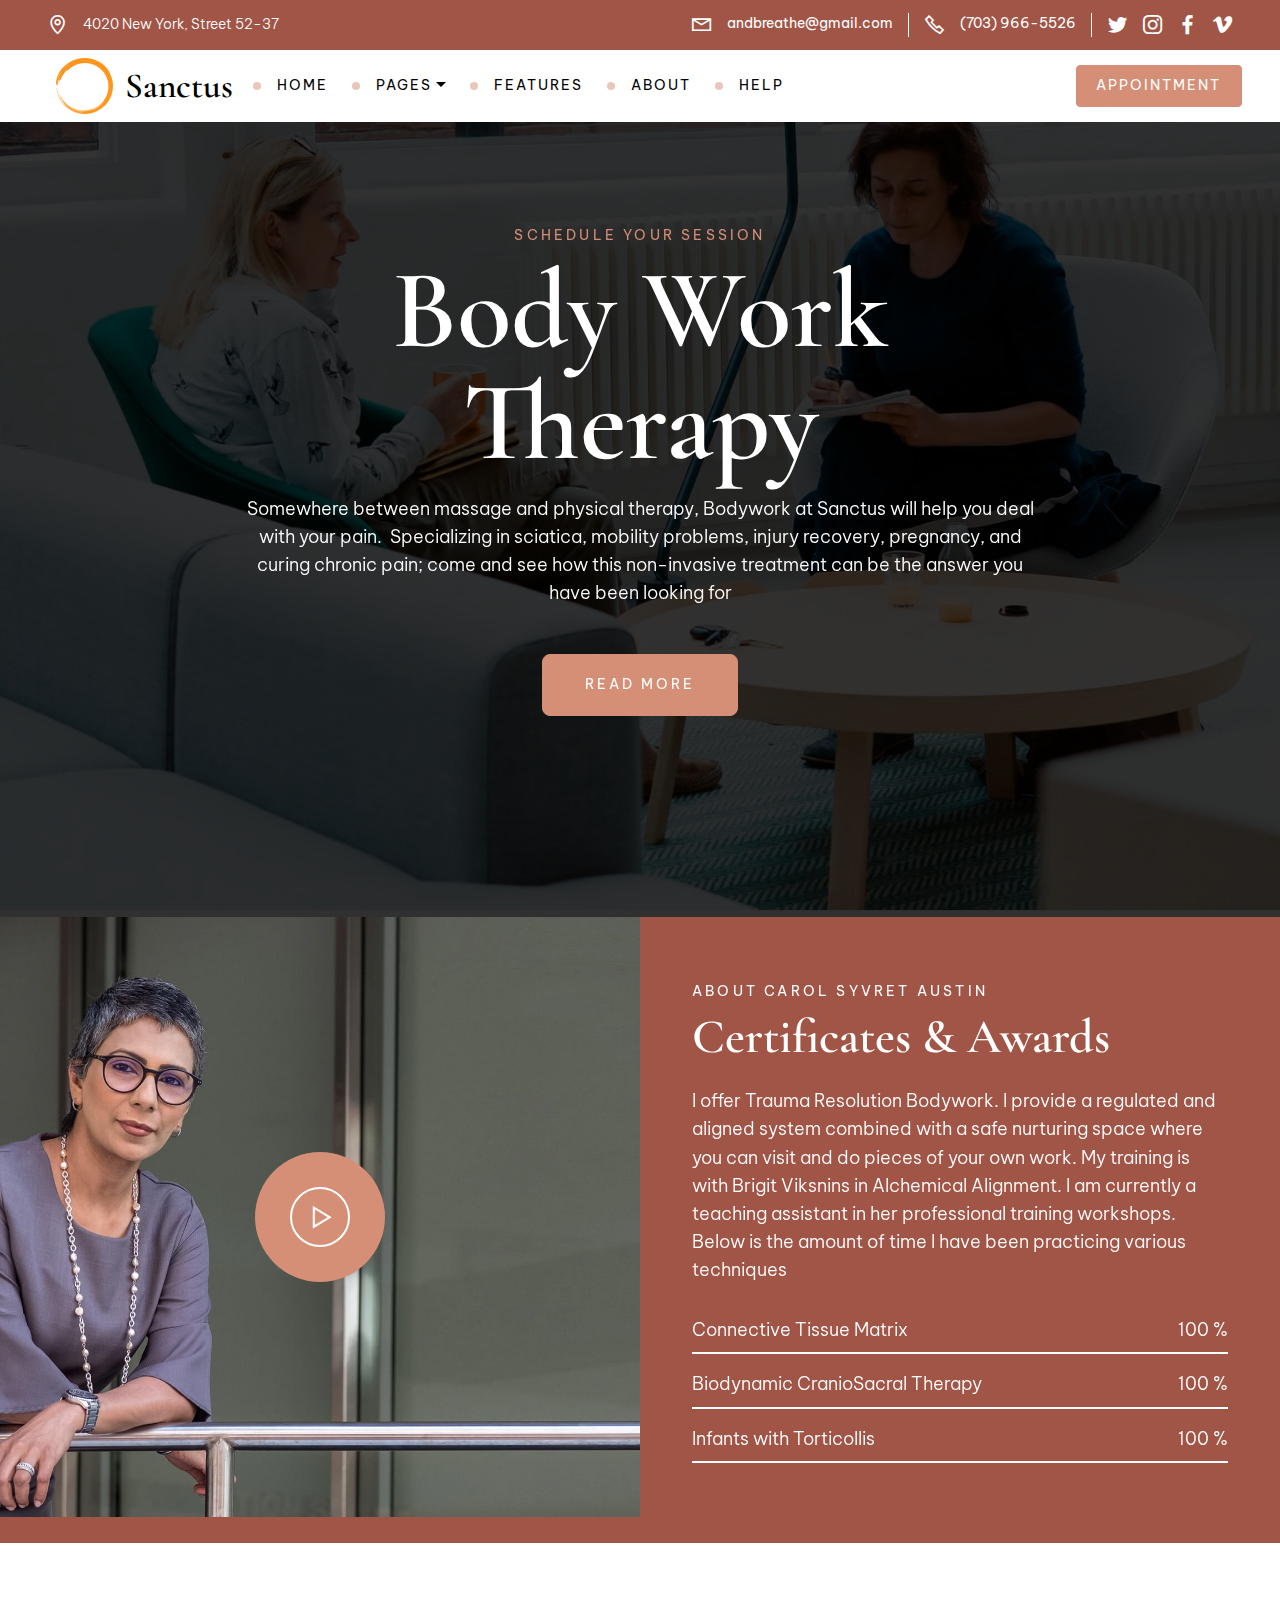
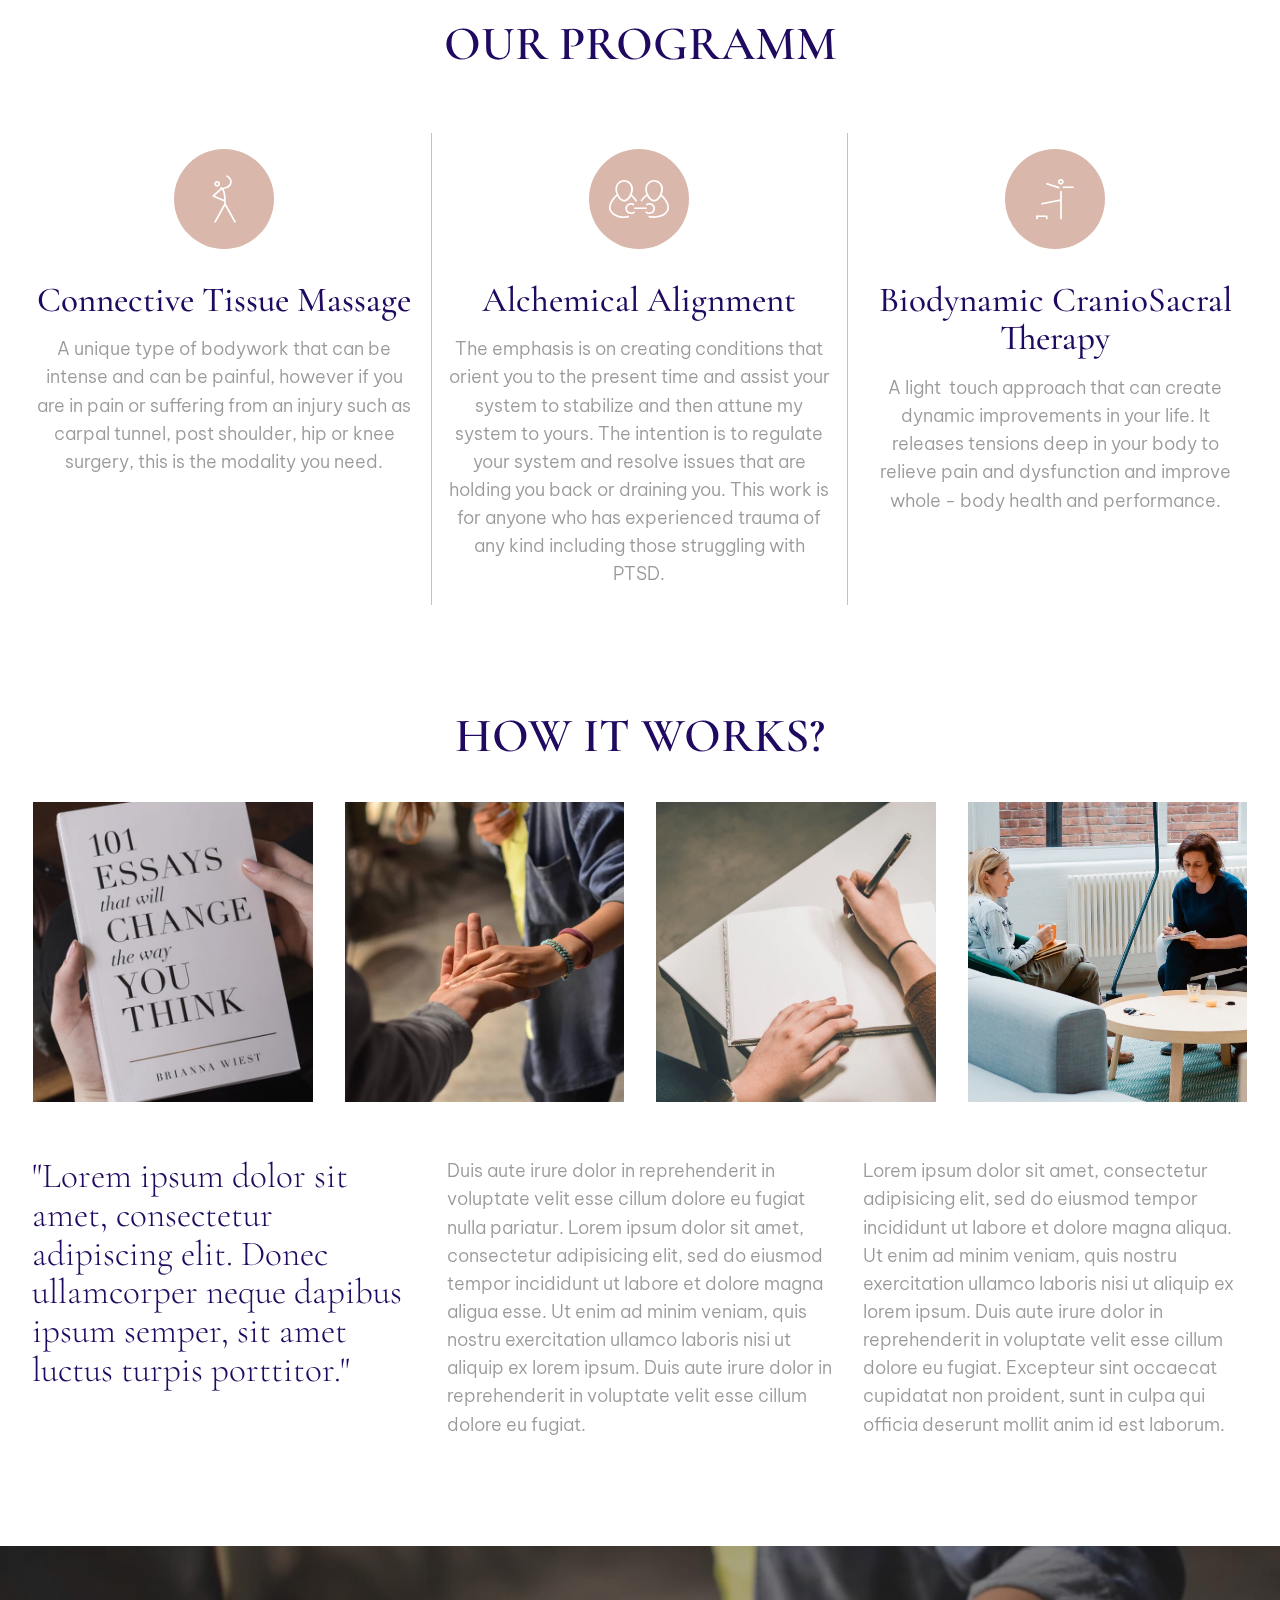
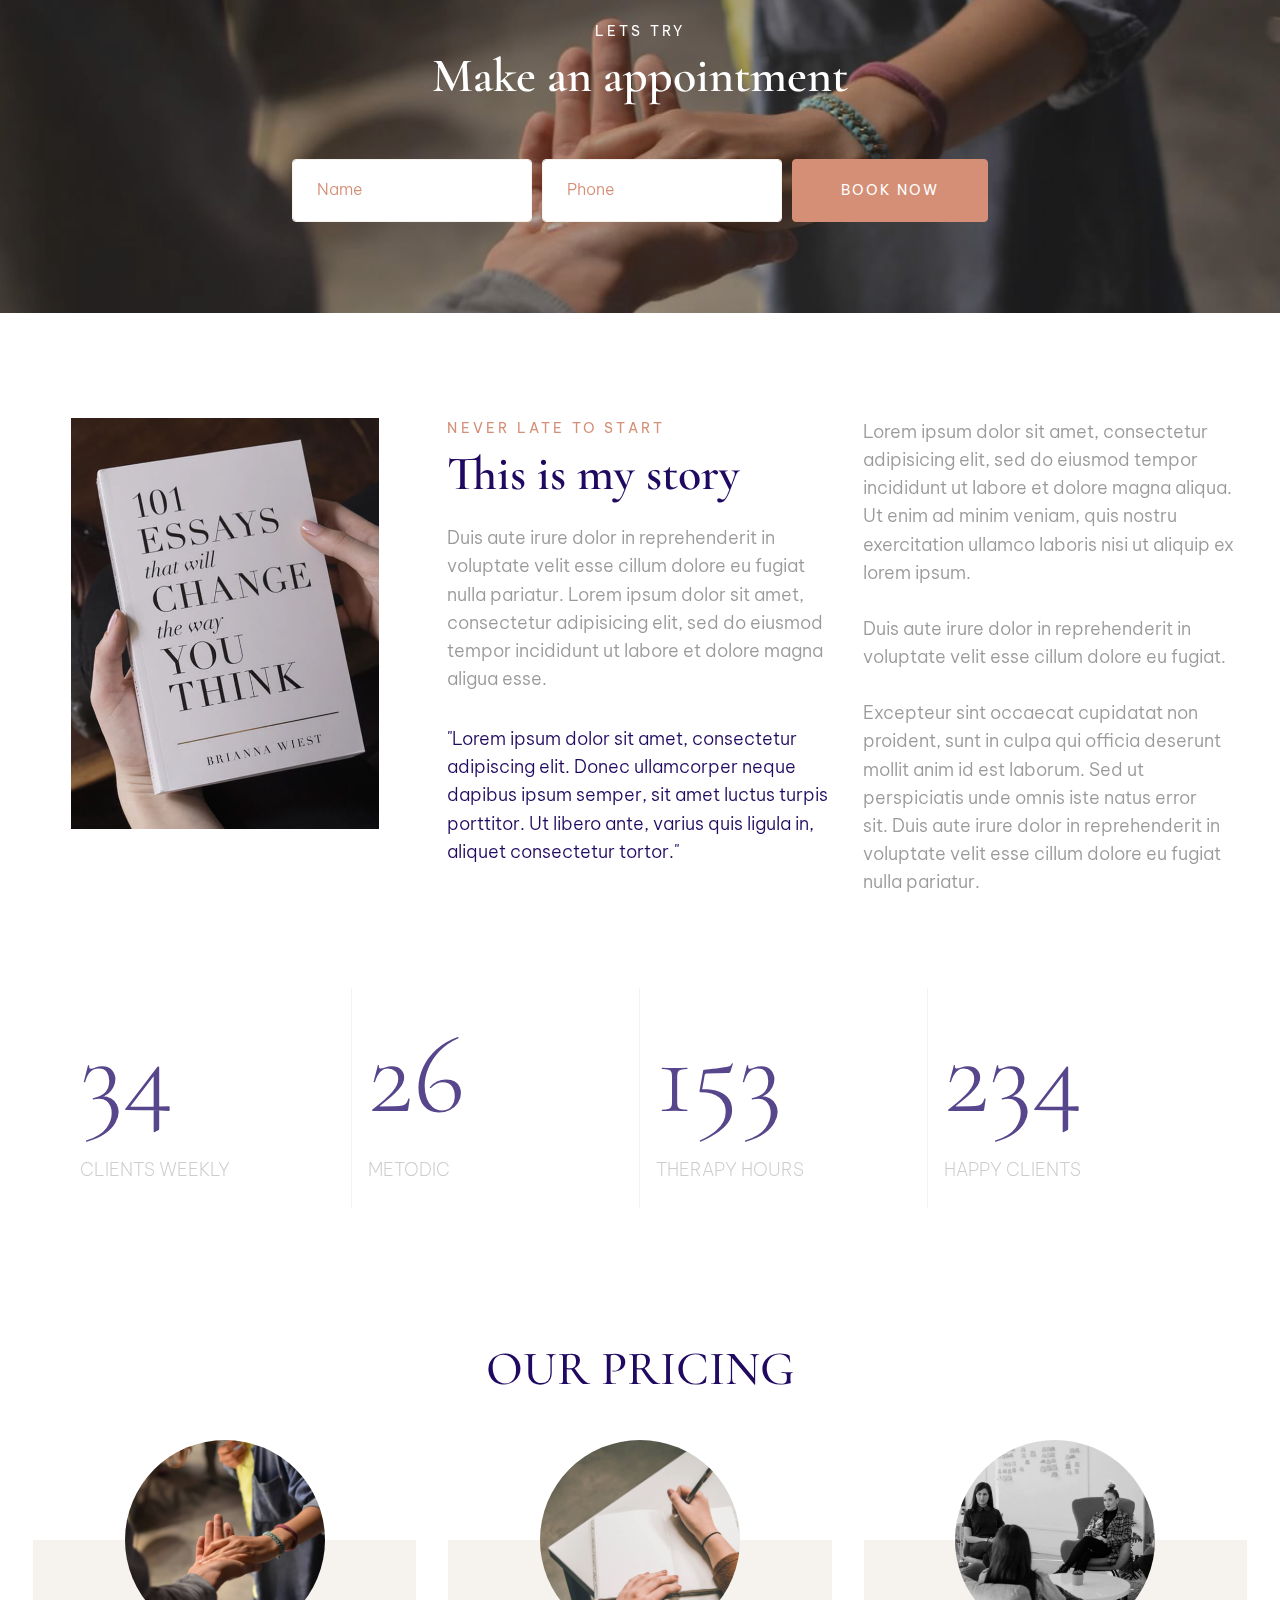
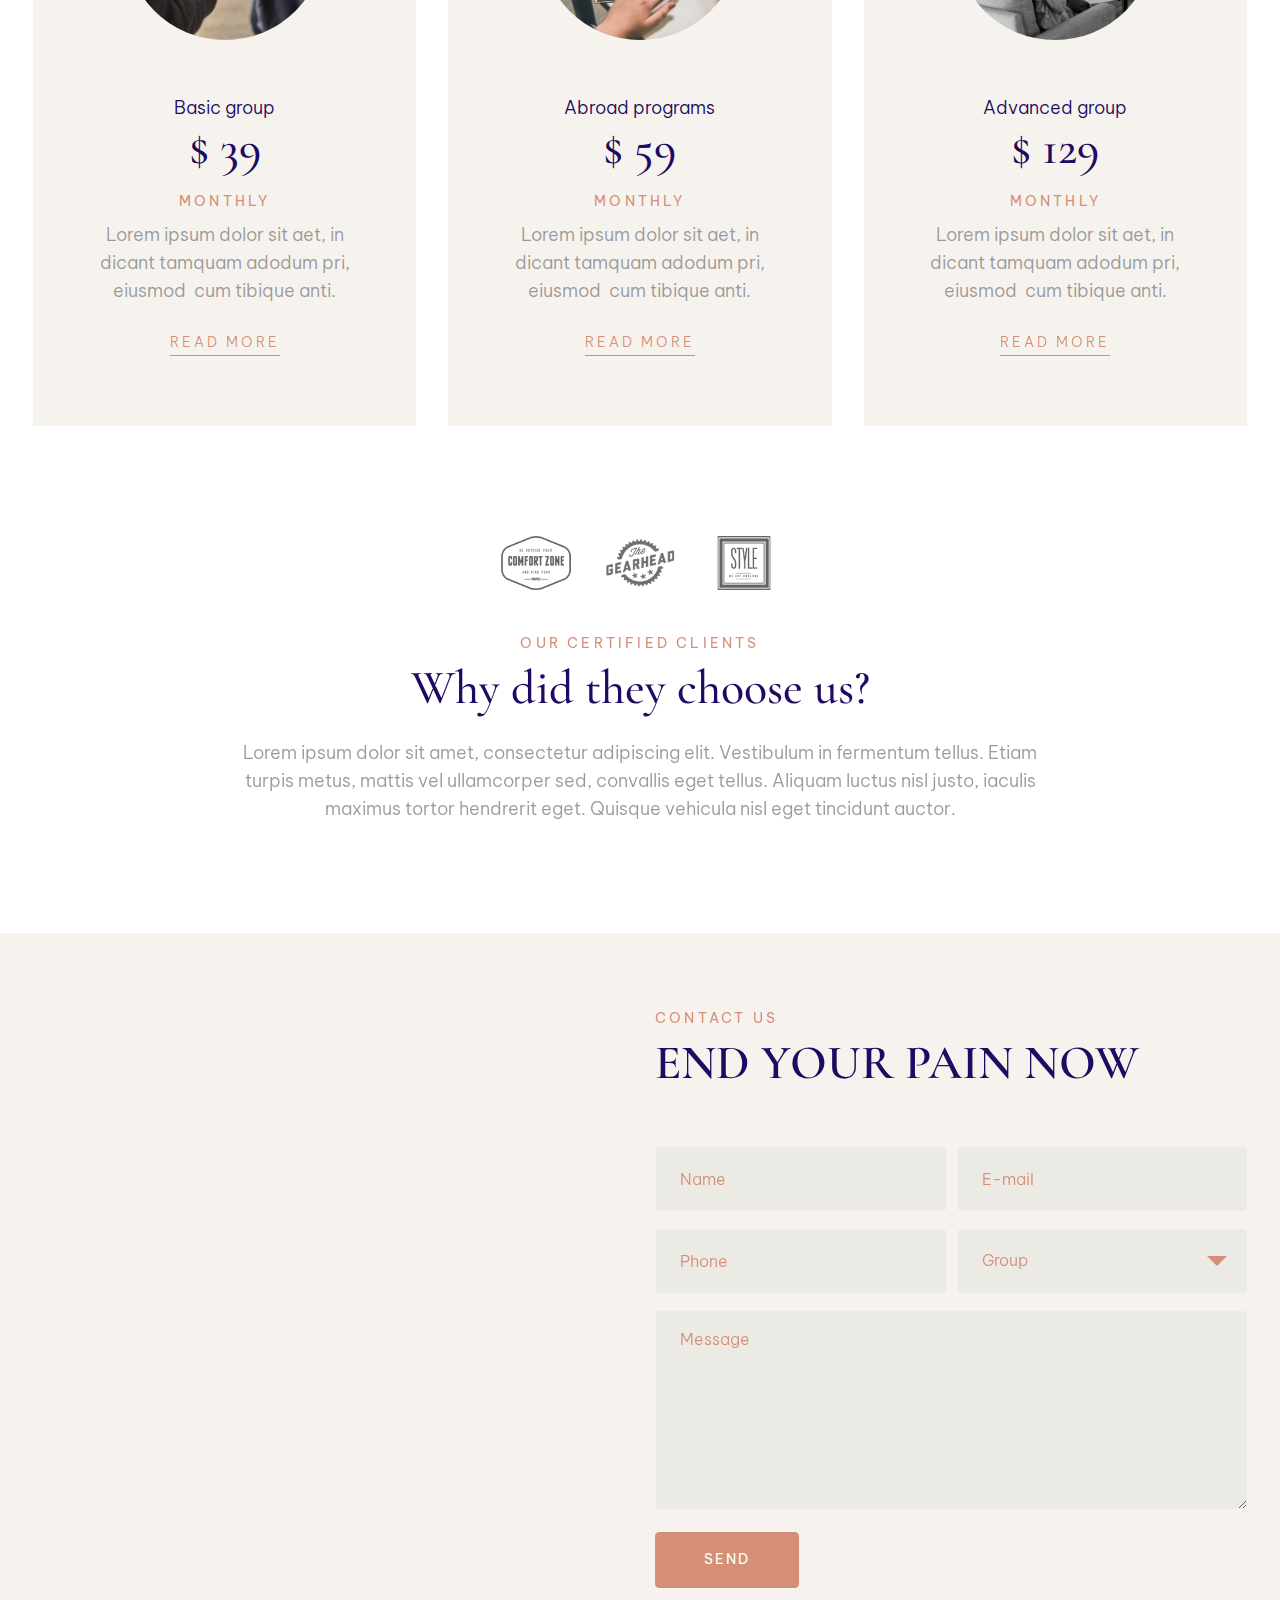
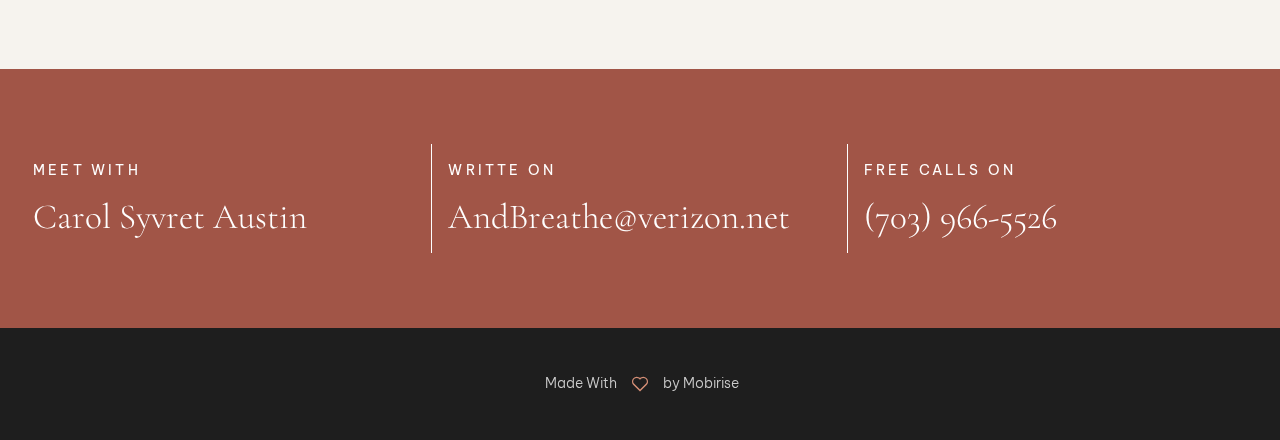
==== index.html @ 6a3d7284 "create github pages" ====
<!DOCTYPE html>
<html  >
<head>
  
  <meta charset="UTF-8">
  <meta http-equiv="X-UA-Compatible" content="IE=edge">
  
  <meta name="viewport" content="width=device-width, initial-scale=1, minimum-scale=1">
  <link rel="shortcut icon" href="assets/images/mbr-favicon.png" type="image/x-icon">
  <meta name="description" content="">
  
  
  <title>Home</title>
  <link rel="stylesheet" href="assets/icons-mind/style.css">
  <link rel="stylesheet" href="assets/web/assets/mobirise-icons2/mobirise2.css">
  <link rel="stylesheet" href="assets/web/assets/mobirise-icons/mobirise-icons.css">
  <link rel="stylesheet" href="assets/tether/tether.min.css">
  <link rel="stylesheet" href="assets/facebook-plugin/style.css">
  <link rel="stylesheet" href="assets/bootstrap/css/bootstrap.min.css">
  <link rel="stylesheet" href="assets/bootstrap/css/bootstrap-grid.min.css">
  <link rel="stylesheet" href="assets/bootstrap/css/bootstrap-reboot.min.css">
  <link rel="stylesheet" href="assets/datepicker/jquery.datetimepicker.min.css">
  <link rel="stylesheet" href="assets/dropdown/css/style.css">
  <link rel="stylesheet" href="assets/formstyler/jquery.formstyler.css">
  <link rel="stylesheet" href="assets/formstyler/jquery.formstyler.theme.css">
  <link rel="stylesheet" href="assets/socicon/css/styles.css">
  <link rel="stylesheet" href="assets/theme/css/style.css">
  <link rel="preload" as="style" href="assets/mobirise/css/mbr-additional.css"><link rel="stylesheet" href="assets/mobirise/css/mbr-additional.css" type="text/css">
  
  
  
</head>
<body>
  <section class="menu cid-rT64G7yRoO" once="menu" id="menu1-t">

    

    <nav class="navbar navbar-dropdown align-items-center navbar-fixed-top navbar-toggleable-sm">
        <div class="menu-content-top">



            <div class="menu-content-left">
                <div class="info-widget">
                    <span class="widget-icon mbr-iconfont mobi-mbri-map-pin mobi-mbri" style="color: rgb(158, 158, 158); fill: rgb(158, 158, 158);"></span>
                    <div class="widget-content display-4">
                        <p class="location-title mbr-fonts-style display-4">4020 New York, Street 52-37</p>
                    </div>
                </div>

            </div>


            <div class="menu-content-right">
                <div class="info-widget">
                    <span class="widget-icon mbr-iconfont mobi-mbri-letter mobi-mbri" style="color: rgb(158, 158, 158); fill: rgb(158, 158, 158);"></span>
                    <div class="widget-content display-4">
                        <p class="widget-title mbr-fonts-style display-4">andbreathe@gmail.com</p>
                    </div>
                </div>
                <div class="info-widget">
                    <span class="widget-icon mbr-iconfont mobi-mbri-phone mobi-mbri" style="color: rgb(158, 158, 158); fill: rgb(158, 158, 158);"></span>
                    <div class="widget-content display-4">
                        <p class="widget-title mbr-fonts-style display-4">(703) 966-5526</p>
                    </div>
                </div>

                <div class="icon-wrap">
                    <span class="widget-icon mbr-iconfont socicon-twitter socicon" style="color: rgb(158, 158, 158); fill: rgb(158, 158, 158);"></span>
                    <span class="widget-icon mbr-iconfont socicon-instagram" style="color: rgb(158, 158, 158);"></span>
                    <span class="widget-icon mbr-iconfont socicon-facebook" style="color: rgb(158, 158, 158);"></span>
                    <span class="widget-icon mbr-iconfont socicon-vimeo" style="color: rgb(158, 158, 158);"></span>
                </div>
            </div>



        </div>





        <div class="menu-bottom">


            <div class="menu-logo">
                <div class="navbar-brand">
                    <span class="navbar-logo">
                        <a href="#">
                            <img src="assets/images/mbr-112x111.png" alt="" title="" style="height: 3.5rem;">
                        </a>
                    </span>
                    <span class="navbar-caption-wrap"><a href="#" class="brand-name mbr-black text-black mbr-bold display-5">Sanctus</a></span>
                </div>
            </div>



            <div class="collapse navbar-collapse" id="navbarSupportedContent">
                <ul class="navbar-nav nav-dropdown js-float-line" data-app-modern-menu="true"><li class="nav-item">
                        <a class="nav-link link mbr-black text-black display-4" href="#">
                            HOME</a>
                    </li>
                    <li class="nav-item dropdown">
                        <a class="nav-link link mbr-black dropdown-toggle text-black display-4" href="#" data-toggle="dropdown-submenu" aria-expanded="false">PAGES</a>
                        <div class="dropdown-menu">
                            <a class="mbr-black dropdown-item text-black display-4" href="#">ABOUT
                                US</a>
                            <a class="mbr-black dropdown-item text-black display-4" href="#" aria-expanded="false">OUR FEATURES</a>
                            <a class="mbr-black dropdown-item text-black display-4" href="#" aria-expanded="false">MORE INFO</a>
                        </div>
                    </li>

                    <li class="nav-item">
                        <a class="nav-link link mbr-black text-black display-4" href="#" aria-expanded="false">FEATURES</a>

                    </li>

                    <li class="nav-item">
                        <a class="nav-link link mbr-black text-black display-4" href="#">
                            ABOUT</a>
                    </li>

                    <li class="nav-item">
                        <a class="nav-link link mbr-black text-black display-4" href="#">
                            HELP</a>
                    </li></ul>

                <div class="navbar-buttons mbr-section-btn"><a class="btn btn-sm btn-primary display-4" href="#"> APPOINTMENT</a></div>

            </div>
            <button class="navbar-toggler " type="button" data-toggle="collapse" data-target="#navbarSupportedContent" aria-controls="navbarSupportedContent" aria-expanded="false" aria-label="Toggle navigation">
                <div class="hamburger">
                    <span></span>
                    <span></span>
                    <span></span>
                    <span></span>
                </div>
            </button>







        </div>
    </nav>
</section>

<section class="cid-rT64A8Ic5u mbr-parallax-background" id="header1-f">

    

    <div class="mbr-overlay" style="background-color: rgb(0, 0, 0); opacity: 0.8;"></div>

    <div class="container align-center">
        <div class="row justify-content-center">
            <div class="mbr-black col-md-12 col-lg-8">
                <h2 class="mbr-section-subtitle mbr-fonts-style display-4">
                    SCHEDULE YOUR SESSION</h2>
                <h1 class="mbr-section-title mbr-bold mbr-white pb-2 mbr-fonts-style display-1">Body Work<br>Therapy</h1>
                <p class="mbr-text pb-4 mbr-white mbr-regular mbr-fonts-style display-7">Somewhere between massage and physical therapy, Bodywork at Sanctus will help you deal with your pain. &nbsp;Specializing in sciatica, mobility problems, injury recovery, pregnancy, and curing chronic pain; come and see how this non-invasive treatment can be the answer you have been looking for<br></p>
                <div class="mbr-section-btn"><a class="btn btn-md btn-primary display-4" href="#">READ MORE</a></div>
            </div>
        </div>
    </div>
</section>

<section class="cid-rT64Aqegjp" id="progress1-g">

    

    

    <div class="container-fluid">

        <div class="row">


            <div class="mbr-white col-md-12 video-col col-12 col-lg-6">
                <div class="box">
                    <div class="mbr-media show-modal align-center py-2" data-modal=".modalWindow">
                        <div class="icon-wrap">
                            <span class="mbr-iconfont mobi-mbri-play mobi-mbri"></span>
                        </div>
                    </div>
                </div>
            </div>


            <div class="progress_elements col-lg-6">
                <h4 class="mbr-section-subtitle align-left mbr-regular mbr-fonts-style display-4">ABOUT 
CAROL SYVRET AUSTIN</h4>

                <h2 class="mbr-section-title pb-3 align-left mbr-bold mbr-fonts-style mbr-white display-2">Certificates
                    &amp; Awards</h2>
                <h3 class="mbr-section-text pb-4 mbr-fonts-style align-left display-7">I offer Trauma Resolution Bodywork. I provide a regulated and aligned system combined with a safe nurturing space where you can visit and do pieces of your own work. My training is with Brigit Viksnins in Alchemical Alignment. I am currently a teaching assistant in her professional training workshops. Below is the amount of time I have been practicing various techniques</h3>


                <div class="progress1 pb-3">
                    <div class="title-wrap">
                        <div class="progressbar-title mbr-fonts-style display-7">
                            <p>Connective Tissue Matrix </p>
                        </div>
                        <div class="progress_value mbr-fonts-style display-7">
                            <div class="progressbar-number"></div>
                            <span>%</span>
                        </div>
                    </div>
                    <div class="progress">
                        <div class="progress-bar progress-bar-1" role="progressbar" aria-valuenow="100" aria-valuemin="0" aria-valuemax="100"></div>
                    </div>
                </div>

                <div class="progress2 pb-3">
                    <div class="title-wrap">
                        <div class="progressbar-title mbr-fonts-style display-7">
                            <p>Biodynamic CranioSacral Therapy</p>
                        </div>
                        <div class="progress_value mbr-fonts-style display-7">
                            <div class="progressbar-number"></div>
                            <span>%</span>
                        </div>
                    </div>
                    <div class="progress">
                        <div class="progress-bar progress-bar-2" role="progressbar" aria-valuenow="100" aria-valuemin="0" aria-valuemax="100"></div>
                    </div>
                </div>

                <div class="progress3 pb-3">
                    <div class="title-wrap">
                        <div class="progressbar-title mbr-fonts-style display-7">
                            <p>Infants with Torticollis</p>
                        </div>
                        <div class="progress_value mbr-fonts-style display-7">
                            <div class="progressbar-number"></div>
                            <span>%</span>
                        </div>
                    </div>
                    <div class="progress">
                        <div class="progress-bar progress-bar-3" role="progressbar" aria-valuenow="100" aria-valuemin="0" aria-valuemax="100"></div>
                    </div>
                </div>

                

                
            </div>
        </div>
        <div class="modalWindow" style="display: none;">
            <div class="modalWindow-container">
                <div class="modalWindow-video-container">
                    <div class="modalWindow-video">
                        <iframe width="100%" height="100%" frameborder="0" allowfullscreen="1" data-src="https://www.youtube.com/watch?v=r0ZQZfCChp4"></iframe>
                    </div>
                    <a class="close" role="button" data-dismiss="modal">
                        <span aria-hidden="true" class="mbri-close mbr-iconfont closeModal"></span>
                        <span class="sr-only">Close</span>
                    </a>
                </div>
            </div>
        </div>
    </div>
</section>

<section class="cid-rT64ANGkG7" id="info1-h">

    

    

    <div class="container">
        <div class="row justify-content-center">
            <div class="mbr-black col-md-12 col-lg-6 align-center">
                
                <h3 class="mbr-section-title mbr-bold mbr-black pb-4 mbr-fonts-style display-2">OUR PROGRAMM</h3>
                
                
                



            </div>
        </div>
    </div>
</section>

<section class="features3 cid-rT64B5h2F5" id="features3-i">

    

    
    <div class="container">




        <div class="row justify-content-center">
            <div class="item card1 p-3 col-12 col-md-7 col-lg-4">
                <div class="card-wrapper">


                    <span class="mbr-iconfont imind-aerobics-3"></span>
                    <div class="card-box">
                        <h4 class="card-title mbr-semibold pb-3 mbr-black mbr-fonts-style display-5">Connective Tissue Massage</h4>
                        <p class="card-text mbr-regular mbr-black mbr-fonts-style display-7">A unique type of bodywork that can be intense and can be painful, however if you are in pain or suffering from an injury such as carpal tunnel, post shoulder, hip or knee surgery, this is the modality you need. </p>
                    </div>

                </div>
            </div>



            <div class="item card2 p-3 col-12 col-md-7 col-lg-4">


                <div class="card-wrapper">


                    <span class="mbr-iconfont imind-affiliate"></span>
                    <div class="card-box">
                        <h4 class="card-title  mbr-semibold pb-3 mbr-black mbr-fonts-style display-5">Alchemical Alignment</h4>
                        <p class="card-text mbr-regular mbr-black mbr-fonts-style display-7">The emphasis is on creating conditions that orient you to the present time and assist your system to stabilize and then attune my system to yours.  The intention is to regulate your system and resolve issues that are holding you back or draining you.   This work is for anyone who has experienced trauma of any kind including those struggling with PTSD. </p>
                    </div>

                </div>
            </div>

            <div class="item card3 p-3 col-12 col-md-7 col-lg-4">
                <div class="card-wrapper">


                    <span class="mbr-iconfont imind-aerobics-2"></span>
                    <div class="card-box">
                        <h4 class="card-title mbr-semibold pb-3 mbr-black mbr-fonts-style display-5">Biodynamic CranioSacral Therapy</h4>
                        <p class="card-text mbr-regular mbr-black mbr-fonts-style display-7">A light &nbsp;touch approach that can create dynamic improvements in your life.  It releases tensions deep in your body to relieve pain and dysfunction and improve whole - body health and performance.</p>
                    </div>

                </div>
            </div>


        </div>
    </div>
</section>

<section class="features11 cid-rT64Bj6KPi" id="features11-j">

    

    
    <div class="container">
        <div class="row justify-content-center">
            <div class="col-12 col-md-12">

                <h4 class="main-title align-center pb-3 mbr-semibold mbr-black mbr-fonts-style display-2"><span style="font-weight: 600;">HOW IT WORKS?</span></h4>

            </div>

            <div class="card p-3 col-12 col-md-6 col-lg-3">
                <div class="card-wrapper">

                    <div class="img-wrapper">
                        <img src="assets/images/01.jpg" alt="">
                        <div class="content-wrap">
                            <h5 class="card-title align-center mbr-semibold mbr-black mbr-fonts-style display-5">
                                Relationship
                            </h5>
                            <h6 class="mbr-section-subtitle align-center mbr-regular mbr-fonts-style display-4">ISSUES</h6>
                        </div>
                    </div>
                </div>
            </div>

            <div class="card p-3 col-12 col-md-6 col-lg-3">
                <div class="card-wrapper">

                    <div class="img-wrapper">
                        <img src="assets/images/02.jpg" alt="">

                        <div class="content-wrap">
                            <h5 class="card-title align-center mbr-semibold mbr-black mbr-fonts-style display-5">
                                Personality
                            </h5>
                            <h6 class="mbr-section-subtitle align-center mbr-regular mbr-fonts-style display-4">DISORDER</h6>
                        </div>
                    </div>
                </div>
            </div>



            <div class="card p-3 col-12 col-md-6 col-lg-3">
                <div class="card-wrapper">

                    <div class="img-wrapper">
                        <img src="assets/images/03.jpg" alt="">

                        <div class="content-wrap">
                            <h5 class="card-title align-center mbr-semibold mbr-black mbr-fonts-style display-5">
                                Adolescent
                            </h5>
                            <h6 class="mbr-section-subtitle align-center mbr-regular mbr-fonts-style display-4">PERIOD</h6>
                        </div>
                    </div>
                </div>
            </div>



            <div class="card p-3 col-12 col-md-6 col-lg-3">
                <div class="card-wrapper">

                    <div class="img-wrapper">
                        <img src="assets/images/background1.jpg" alt="">

                        <div class="content-wrap">
                            <h5 class="card-title align-center mbr-semibold mbr-black mbr-fonts-style display-5">
                                Psychology
                            </h5>
                            <h6 class="mbr-section-subtitle align-center mbr-regular mbr-fonts-style display-4">IN SCHOOL</h6>
                        </div>
                    </div>
                </div>
            </div>

        </div>
    </div>
</section>

<section class="content4 cid-rT64BScrbP" id="content4-k">

    

    

    <div class="container">
        <div class="row justify-content-center">

            <div class="mbr-black col-md-12 col-lg-4">

                <div class="content align-left mbr-white">
                    <p class="mbr-text quote pb-3 mbr-regular mbr-fonts-style display-5">"Lorem ipsum dolor sit amet, consectetur adipiscing
                        elit. Donec ullamcorper neque dapibus ipsum
                        semper, sit amet luctus turpis porttitor."</p>

                </div>
            </div>


            <div class="mbr-black col-md-12 col-lg-4">

                <div class="content align-left mbr-white">
                    <p class="mbr-text pb-3 mbr-regular mbr-fonts-style display-7">Duis aute irure dolor in reprehenderit in voluptate velit esse
                        cillum dolore eu fugiat nulla pariatur. Lorem ipsum dolor sit amet, consectetur adipisicing
                        elit, sed do eiusmod tempor incididunt ut labore et dolore magna aligua esse.
                        Ut enim ad minim veniam, quis nostru exercitation ullamco laboris nisi ut aliquip ex lorem
                        ipsum.&nbsp;Duis aute irure dolor in reprehenderit in voluptate velit esse cillum dolore eu
                        fugiat.<br></p>



                </div>
            </div>

            <div class="mbr-black col-md-12 col-lg-4">

                <div class="content align-left mbr-white">
                    <p class="mbr-text pb-3 mbr-regular mbr-fonts-style display-7">Lorem ipsum dolor sit amet, consectetur
                        adipisicing elit, sed do eiusmod tempor incididunt ut labore et dolore magna aliqua. Ut enim ad
                        minim veniam, quis nostru exercitation ullamco laboris nisi ut aliquip ex lorem ipsum.
                        Duis aute irure dolor in reprehenderit in voluptate velit esse cillum dolore eu fugiat.
                        Excepteur sint occaecat cupidatat non proident, sunt in culpa qui officia deserunt mollit
                        anim id est laborum.</p>

                </div>
            </div>

        </div>
    </div>
</section>

<section class="form cid-rT64C51B5C" id="form2-l">
    
    <div class="mbr-overlay"></div>
    <div class="container">
        <div class="row">
            <div class="col-lg-7 col-md-12 m-auto mbr-form" data-form-type="formoid">
                <!--Formbuilder Form-->
                <form action="https://mobirise.com/" method="POST" class="mbr-form form-with-styler" data-form-title="Form Name"><input type="hidden" name="email" data-form-email="true" value="PQvdKXrjviPnXtjBsnLyGx21LunyKfT5W2K4BDv2sraqueHYZSwrA7XCTKWLMeMiX4gQRkKIZhUI63Z7qd+Ap0Wyaxjx17Y2jjefWECVJqDbkOj+NOVo7UrdNnIu1IKB.Xywf/1ES7agqEARLsTMppUdwIdvitqZ/2lJ4yH9z12GUpliLm0Iifjjygl7WgHG/Rj1QbdP62gaXBV4FMTwdrwPdHV9EqyTaD6Wiyrl90/sENCzG2/otQA4GzhUatJZ4">
                    <div class="form-row">
                        <div hidden="hidden" data-form-alert="" class="alert alert-success col-12">Thanks for filling out
                            the form!</div>
                        <div hidden="hidden" data-form-alert-danger="" class="alert alert-danger col-12">Oops...! some
                            problem!</div>
                    </div>
                    <div class="dragArea form-row">
                        <div class="col-lg-12 col-md-12 col-sm-12">
                            <h6 class="mbr-section-subtitle mbr-fonts-style display-4">LETS TRY</h6>
                        </div>
                        <div class="col-lg-12 col-md-12 col-sm-12">
                            <h5 class="mbr-bold mbr-fonts-style pb-5 display-2">Make an appointment
                            </h5>
                        </div>
                        <div data-for="name" class="col form-group">
                            <input type="text" name="name" placeholder="Name" data-form-field="name" class="form-control display-7" value="" id="name-form2-l">
                        </div>
                        <div data-for="email" class="col form-group">
                            <input type="email" name="email" placeholder="Phone" data-form-field="email" class="form-control display-7" value="" id="email-form2-l">
                        </div>
                        <div class="col-auto align-center"><button type="submit" class="btn btn-primary display-4">BOOK NOW</button></div>
                    </div>
                </form>
                <!--Formbuilder Form-->
            </div>
        </div>
    </div>
</section>

<section class="content1 cid-rT64CvX1B7" id="content1-m">

    

    

    <div class="container">
        <div class="row justify-content-center">

            <div class="img-col col-12 md-pb col-md-6 align-center col-lg-4">
                <img src="assets/images/01.jpg" alt="">

            </div>


            <div class="mbr-black col-md-6 col-lg-4">

                <div class="content align-left mbr-white">
                    <h4 class="mbr-section-subtitle mbr-regular mbr-fonts-style display-4">NEVER LATE TO START</h4>
                    <h3 class="mbr-section-title mbr-bold pb-3 mbr-fonts-style display-2">
This is my story</h3>
                    <p class="mbr-text pb-3 mbr-regular mbr-fonts-style display-7">Duis aute irure dolor in reprehenderit in voluptate velit esse
                        cillum dolore eu fugiat nulla pariatur. Lorem ipsum dolor sit amet, consectetur adipisicing
                        elit, sed do eiusmod tempor incididunt ut labore et dolore magna aligua esse.<br></p>
                    <p class="mbr-text quote pb-3 mbr-regular mbr-fonts-style display-7">"Lorem ipsum dolor sit amet, consectetur adipiscing
                        elit. Donec ullamcorper neque dapibus ipsum
                        semper, sit amet luctus turpis porttitor. Ut libero ante, varius quis ligula in, aliquet
                        consectetur
                        tortor."</p>


                </div>
            </div>

            <div class="mbr-black col-md-12 col-lg-4">

                <div class="content align-left mbr-white">
                    <p class="mbr-text pb-3 mbr-regular mbr-fonts-style display-7">Lorem ipsum dolor sit amet, consectetur
                        adipisicing elit, sed do eiusmod tempor incididunt ut labore et dolore magna aliqua. Ut enim ad
                        minim veniam, quis nostru exercitation ullamco laboris nisi ut aliquip ex lorem ipsum.
                        <br><br> Duis aute irure dolor in reprehenderit in voluptate velit esse cillum dolore eu
                        fugiat.<br>
                        <br>Excepteur sint occaecat cupidatat non proident, sunt in culpa qui officia deserunt mollit
                        anim id est laborum. Sed ut perspiciatis unde omnis iste natus error sit.&nbsp;Duis aute irure
                        dolor in reprehenderit in voluptate velit esse cillum dolore eu fugiat nulla pariatur.</p>

                </div>
            </div>

        </div>
    </div>
</section>

<section class="counters1 counters cid-rT64CHTRij" id="features9-n">

    

    

    <div class="container">
        
        

        <div class="container">
            <div class="media-container-row">
                <div class="card card1 p-3 align-center col-12 col-md-6 col-lg-3">
                    <div class="panel-item">
                        

                        <div class="card-text align-left">
                            <h3 class="count pt-3 pb-3 mbr-regular mbr-fonts-style display-1">34</h3>
                            <h4 class="mbr-content-title mbr-light mbr-fonts-style display-7">CLIENTS WEEKLY</h4>
                            
                        </div>
                    </div>
                </div>


                <div class="card card2 p-3 align-center col-12 col-md-6 col-lg-3">
                    <div class="panel-item">
                        
                        <div class="card-text align-left">
                            <h3 class="count pt-3 pb-3 mbr-regular mbr-fonts-style display-1">26</h3>
                            <h4 class="mbr-content-title mbr-light mbr-fonts-style display-7">METODIC</h4>
                            
                        </div>
                    </div>
                </div>

                <div class="card p-3 card3 align-center col-12 col-md-6 col-lg-3">
                    <div class="panel-item">
                        
                        <div class="card-text align-left">
                            <h3 class="count pt-3 pb-3 mbr-regular mbr-fonts-style display-1">
                                153</h3>
                            <h4 class="mbr-content-title mbr-light mbr-fonts-style display-7">THERAPY HOURS</h4>
                            
                        </div>
                    </div>
                </div>


                <div class="card p-3 card4 align-center col-12 col-md-6 col-lg-3">
                    <div class="panel-item">
                        

                        <div class="card-text align-left">
                            <h3 class="count pt-3 pb-3 mbr-regular mbr-fonts-style display-1">
                                234</h3>
                            <h4 class="mbr-content-title mbr-light mbr-fonts-style display-7">HAPPY CLIENTS</h4>
                            
                        </div>
                    </div>
                </div>
            </div>
        </div>
    </div>
</section>

<section class="pricing1 cid-rT64CZUMpE" id="pricing-table1-o">

    

    
    <div class="container">
        <div class="row justify-content-center">
            <div class="col-12 col-md-12">

                <h3 class="main-title align-center pb-4 mbr-semibold mbr-black mbr-fonts-style display-2">OUR PRICING</h3>

            </div>

            <div class="card p-3 col-12 col-md-6 col-lg-4">
                <div class="card-wrapper">

                    <div class="img-wrapper">
                        <img src="assets/images/02.jpg" alt="">
                    </div>
                    <div class="card-box align-center">
                        <h4 class="card-subtitle align-center mbr-regular mbr-black mbr-fonts-style display-7">Basic
                            group</h4>
                        <h5 class="mbr-price pb-2  mbr-semibold mbr-fonts-style display-2">
                            $ 39</h5>
                        <h6 class="mbr-section-subtitle align-center mbr-regular mbr-black mbr-fonts-style display-4">
                            MONTHLY</h6>
                        <p class="mbr-text pb-2  mbr-regular mbr-fonts-style display-7">Lorem ipsum dolor sit aet, in
                            dicant tamquam adodum pri, eiusmod &nbsp;cum tibique anti.
                        </p>
                        <div class="link-align">
                            <div class="link-wrap">
                                <h6 class="link mbr-regular mbr-black mbr-fonts-style display-4">READ MORE</h6>
                            </div>
                        </div>
                    </div>
                </div>
            </div>

            <div class="card p-3 col-12 col-md-6 col-lg-4">
                <div class="card-wrapper">

                    <div class="img-wrapper">
                        <img src="assets/images/03.jpg" alt="">
                    </div>
                    <div class="card-box align-center">
                        <h4 class="card-subtitle align-center mbr-regular mbr-black mbr-fonts-style display-7">Abroad
                            programs</h4>
                        <h5 class="mbr-price pb-2  mbr-semibold mbr-fonts-style display-2">$ 59</h5>
                        <h6 class="mbr-section-subtitle align-center mbr-regular mbr-black mbr-fonts-style display-4">
                            MONTHLY</h6>
                        <p class="mbr-text pb-2  mbr-regular mbr-fonts-style display-7">Lorem ipsum dolor sit aet, in
                            dicant tamquam adodum pri, eiusmod &nbsp;cum tibique anti.
                        </p>
                        <div class="link-align">
                            <div class="link-wrap">
                                <h6 class="link mbr-regular mbr-black mbr-fonts-style display-4">READ MORE</h6>
                            </div>
                        </div>
                    </div>
                </div>
            </div>



            <div class="card p-3 col-12 col-md-6 col-lg-4">
                <div class="card-wrapper">

                    <div class="img-wrapper">
                        <img src="assets/images/background4.jpg" alt="">
                    </div>
                    <div class="card-box align-center">
                        <h4 class="card-subtitle align-center mbr-regular mbr-black mbr-fonts-style display-7">
                            Advanced group</h4>
                        <h5 class="mbr-price pb-2  mbr-semibold mbr-fonts-style display-2">$ 129</h5>
                        <h6 class="mbr-section-subtitle align-center mbr-regular mbr-black mbr-fonts-style display-4">
                            MONTHLY</h6>
                        <p class="mbr-text pb-2  mbr-regular mbr-fonts-style display-7">Lorem ipsum dolor sit aet, in
                            dicant tamquam adodum pri, eiusmod &nbsp;cum tibique anti.
                        </p>
                        <div class="link-align">
                            <div class="link-wrap">
                                <h6 class="link mbr-regular mbr-black mbr-fonts-style display-4">READ MORE</h6>
                            </div>
                        </div>
                    </div>
                </div>
            </div>



            


        </div>
    </div>
</section>

<section class="cid-rT64Dlr4ch" id="clients2-p">
    <!-- Block parameters controls (Blue "Gear" panel) -->
    
    <!-- End block parameters -->
    <div class="container images-container">
        <div class="row justify-content-center">






            <div class="col-md-2 col-lg-1 col-sm-6 card">
                <img src="assets/images/1.png">
            </div>
            <div class="col-md-2 col-lg-1 col-sm-6 card">
                <img src="assets/images/2.png">
            </div>
            <div class="col-md-2 col-lg-1 col-sm-6 card">
                <img src="assets/images/3.png">
            </div>
            
        </div>
        <div class="row justify-content-center">
            <div class="col-md-12 col-lg-8">

                <h4 class="mbr-section-subtitle mbr-regular align-center mbr-fonts-style display-4">OUR CERTIFIED CLIENTS</h4>
                <h3 class="mbr-title align-left align-center mbr-semibold pb-3 mbr-fonts-style display-2">Why did they choose us?</h3>
                <p class="mbr-text mbr-regular pb-5 align-center mbr-fonts-style display-7">Lorem ipsum dolor sit amet,
                    consectetur adipiscing elit. Vestibulum in fermentum tellus. Etiam turpis metus, mattis vel
                    ullamcorper sed, convallis eget tellus. Aliquam luctus nisl justo, iaculis maximus tortor hendrerit
                    eget. Quisque vehicula nisl eget tincidunt auctor.</p>
            </div>


        </div>
    </div>
</section>

<section class="form cid-rT64DFVSER" id="map2-q">
    
    
    <div class="container">
        <div class="row">

            <div class="col-lg-6 map-col col-md-12">
                <div class="google-map"><iframe frameborder="0" style="border:0" src="https://www.google.com/maps/embed/v1/place?key=AIzaSyAEIpgj38KyLFELm2bK9Y7krBkz1K-cMq8&amp;q=place_id:EjIxMzcyIE9sZCBCcmlkZ2UgUmQgIzEwMiwgV29vZGJyaWRnZSwgVkEgMjIxOTIsIFVTQSIkGiIKGxIZChQKEgl7WRO7SFS2iRERaenjcCE_VxDcChIDMTAy" allowfullscreen=""></iframe></div>
            </div>



            <div class="col-lg-6 col-md-12 mbr-form" data-form-type="formoid">
                <!--Formbuilder Form-->
                <form action="https://mobirise.com/" method="POST" class="mbr-form form-with-styler" data-form-title="Form Name"><input type="hidden" name="email" data-form-email="true" value="kngR7/dSA9x8KE9JydVeUENca+fhk53q73opAIU7TMYd1T5axAFOE1Z5Va47HmKjwC/VZ3ipcG+H8uFXc4TGOmWKthltTE0owotpHx7q4MeU+KlNdV7ZTwDQXo7qjHbF.tzo0YDLD3Y4NPZ/fx4yjJIstCTIcfnOlb8NieCHrBMRz4yrR7DeDlvlE2zPaS25ovya/XNkXvOPdVuiJu0RgBjQxx7Wa3ai1AHXHj6M8T0TMI2YpaMLK3QxH8Xe8GDXo">
                    <div class="form-row">
                        <div hidden="hidden" data-form-alert="" class="alert alert-success col-12">Thanks for filling
                            out the form!</div>
                        <div hidden="hidden" data-form-alert-danger="" class="alert alert-danger col-12">Oops...! some
                            problem!</div>
                    </div>
                    <div class="dragArea form-row">
                        <div class="col-lg-12 col-md-12 col-sm-12">
                            <h6 class="mbr-section-subtitle align-left mbr-fonts-style display-4">
                                CONTACT US</h6>
                        </div>
                        <div class="col-lg-12 col-md-12 col-sm-12">
                            <h5 class="mbr-bold align-left mbr-fonts-style pb-5 display-2">END YOUR PAIN NOW</h5>
                        </div>
                        <div data-for="name" class="col-lg-6 col-md-12 col-sm-12 form-group">
                            <input type="text" name="name" placeholder="Name" data-form-field="name" class="form-control display-7" value="" id="name-map2-q">
                        </div>
                        <div data-for="email" class="col-lg-6 col-md-12 col-sm-12 form-group">
                            <input type="email" name="email" placeholder="E-mail" data-form-field="email" class="form-control display-7" value="" id="email-map2-q">
                        </div>
                        <div data-for="phone" class="col-lg-6 col-md-12 col-sm-12 form-group">
                            <input type="url" name="phone" placeholder="Phone" data-form-field="url" class="form-control display-7" value="" id="phone-map2-q">
                        </div>
                        <div data-for="select" class="col-lg-6 col-md-12 col-sm-12 form-group">
                            <select name="select" data-form-field="select" class="form-control display-7" id="select-map2-q">
                                <option value="Group">Group</option>
                                <option value="Individual">Individual</option>
                            </select>
                        </div>
                        <div class="col-lg-12 col-md-12 col-sm-12 form-group" data-for="textarea">
                            <textarea name="textarea" placeholder="Message" data-form-field="textarea" class="form-control display-7" id="textarea-map2-q"></textarea>
                        </div>
                        <div class="col-lg-12 col-md-12 col-sm-12 align-left">
                            <button type="submit" class="btn btn-primary display-4">SEND</button>
                        </div>
                    </div>
                </form>
                <!--Formbuilder Form-->
            </div>
        </div>
    </div>
</section>

<section class="contacts3 cid-rT64E22cPe" id="contacts3-r">

    

    
    <div class="container">




        <div class="row justify-content-center">
            <div class="card card1 p-3 col-12 col-md-7 col-lg-4">
                <div class="card-wrapper">


                    
                    <div class="card-box align-left">
                        <h4 class="card-title mbr-section-subtitle mbr-regular pb-3 mbr-black mbr-fonts-style display-4">MEET WITH
                        </h4>
                        <h5 class="card-text mbr-regular mbr-black mbr-fonts-style display-5">Carol Syvret Austin</h5>
                    </div>

                </div>
            </div>



            <div class="card card2 p-3 col-12 col-md-7 col-lg-4">


                <div class="card-wrapper">


                    
                    <div class="card-box align-left">
                        <h4 class="card-title mbr-section-subtitle mbr-regular pb-3 mbr-black mbr-fonts-style display-4">WRITTE ON
                        </h4>
                        <h5 class="card-text mbr-regular mbr-black mbr-fonts-style display-5">AndBreathe@verizon.net</h5>
                    </div>

                </div>
            </div>

            <div class="card card3 p-3 col-12 col-md-7 col-lg-4">
                <div class="card-wrapper">


                    
                    <div class="card-box align-left">
                        <h4 class="card-title mbr-section-subtitle mbr-regular pb-3 mbr-black mbr-fonts-style display-4">FREE CALLS ON
                        </h4>
                        <h5 class="card-text mbr-regular mbr-black mbr-fonts-style display-5">(703) 966-5526</h5>
                    </div>

                </div>
            </div>


        </div>
    </div>
</section>

<section once="footers" class="cid-rT64EvJ41Z" id="footer1-s">

    

    

    <div class="container">

        <div class="row mbr-white justify-content-center">

            <div class="col-12 copyright col-lg-5 col-md-5">


                <p class="mbr-text mb-0 mbr-fonts-style align-right display-4">
                    Made With </p>

            </div>


            <div class="col-12 col-lg-1 col-md-1">
                <span class="mbr-iconfont mobi-mbri-hearth mobi-mbri" style="color: rgb(213, 143, 118); fill: rgb(213, 143, 118);"></span>
            </div>
            <div class="col-12 col-lg-5 col-md-5">


                <p class="mbr-text align-left mbr-fonts-style align-left display-4">by Mobirise</p>
            </div>


        </div>

    </div>
</section>


  <script src="assets/web/assets/jquery/jquery.min.js"></script>
  <script src="assets/popper/popper.min.js"></script>
  <script src="assets/tether/tether.min.js"></script>
  <script src="https://connect.facebook.net/en_US/sdk.js#xfbml=1&version=v2.5"></script>
  <script src="https://apis.google.com/js/plusone.js"></script>
  <script src="assets/facebook-plugin/facebook-script.js"></script>
  <script src="assets/bootstrap/js/bootstrap.min.js"></script>
  <script src="assets/playervimeo/vimeo_player.js"></script>
  <script src="assets/smoothscroll/smooth-scroll.js"></script>
  <script src="assets/datepicker/jquery.datetimepicker.full.js"></script>
  <script src="assets/viewportchecker/jquery.viewportchecker.js"></script>
  <script src="assets/dropdown/js/nav-dropdown.js"></script>
  <script src="assets/dropdown/js/navbar-dropdown.js"></script>
  <script src="assets/touchswipe/jquery.touch-swipe.min.js"></script>
  <script src="assets/formstyler/jquery.formstyler.js"></script>
  <script src="assets/formstyler/jquery.formstyler.min.js"></script>
  <script src="assets/parallax/jarallax.min.js"></script>
  <script src="assets/theme/js/script.js"></script>
  <script src="assets/formoid/formoid.min.js"></script>
  
  
</body>
</html>
---- assets/icons-mind/style.css ----
@font-face {
	font-family: 'iconsMind';
	src:url('fonts/icon-mind.eot?-rdmvgc');
	src:url('fonts/icons-mind.eot?#iefix-rdmvgc') format('embedded-opentype'),
		url('fonts/icons-mind.woff?-rdmvgc') format('woff'),
		url('fonts/icons-mind.ttf?-rdmvgc') format('truetype'),
		url('fonts/icons-mind.svg?-rdmvgc#icons-mind') format('svg');
	font-weight: normal;
	font-style: normal;
}

[class^="imind-"], [class*=" imind-"] {
	font-family: 'iconsMind' !important;
	speak: none;
	font-style: normal;
	font-weight: normal;
	font-variant: normal;
	text-transform: none;
	line-height: 1;

	/* Better Font Rendering =========== */
	-webkit-font-smoothing: antialiased;
	-moz-osx-font-smoothing: grayscale;
}

.imind-a-z:before {
	content: "\e600";
}
.imind-aa:before {
	content: "\e601";
}
.imind-add-bag:before {
	content: "\e602";
}
.imind-add-basket:before {
	content: "\e603";
}
.imind-add-cart:before {
	content: "\e604";
}
.imind-add-file:before {
	content: "\e605";
}
.imind-add-spaceafterparagraph:before {
	content: "\e606";
}
.imind-add-spacebeforeparagraph:before {
	content: "\e607";
}
.imind-add-user:before {
	content: "\e608";
}
.imind-add-userstar:before {
	content: "\e609";
}
.imind-add-window:before {
	content: "\e60a";
}
.imind-add:before {
	content: "\e60b";
}
.imind-address-book:before {
	content: "\e60c";
}
.imind-address-book2:before {
	content: "\e60d";
}
.imind-administrator:before {
	content: "\e60e";
}
.imind-aerobics-2:before {
	content: "\e60f";
}
.imind-aerobics-3:before {
	content: "\e610";
}
.imind-aerobics:before {
	content: "\e611";
}
.imind-affiliate:before {
	content: "\e612";
}
.imind-aim:before {
	content: "\e613";
}
.imind-air-balloon:before {
	content: "\e614";
}
.imind-airbrush:before {
	content: "\e615";
}
.imind-airship:before {
	content: "\e616";
}
.imind-alarm-clock:before {
	content: "\e617";
}
.imind-alarm-clock2:before {
	content: "\e618";
}
.imind-alarm:before {
	content: "\e619";
}
.imind-alien-2:before {
	content: "\e61a";
}
.imind-alien:before {
	content: "\e61b";
}
.imind-aligator:before {
	content: "\e61c";
}
.imind-align-center:before {
	content: "\e61d";
}
.imind-align-justifyall:before {
	content: "\e61e";
}
.imind-align-justifycenter:before {
	content: "\e61f";
}
.imind-align-justifyleft:before {
	content: "\e620";
}
.imind-align-justifyright:before {
	content: "\e621";
}
.imind-align-left:before {
	content: "\e622";
}
.imind-align-right:before {
	content: "\e623";
}
.imind-alpha:before {
	content: "\e624";
}
.imind-ambulance:before {
	content: "\e625";
}
.imind-amx:before {
	content: "\e626";
}
.imind-anchor-2:before {
	content: "\e627";
}
.imind-anchor:before {
	content: "\e628";
}
.imind-android-store:before {
	content: "\e629";
}
.imind-android:before {
	content: "\e62a";
}
.imind-angel-smiley:before {
	content: "\e62b";
}
.imind-angel:before {
	content: "\e62c";
}
.imind-angry:before {
	content: "\e62d";
}
.imind-apple-bite:before {
	content: "\e62e";
}
.imind-apple-store:before {
	content: "\e62f";
}
.imind-apple:before {
	content: "\e630";
}
.imind-approved-window:before {
	content: "\e631";
}
.imind-aquarius-2:before {
	content: "\e632";
}
.imind-aquarius:before {
	content: "\e633";
}
.imind-archery-2:before {
	content: "\e634";
}
.imind-archery:before {
	content: "\e635";
}
.imind-argentina:before {
	content: "\e636";
}
.imind-aries-2:before {
	content: "\e637";
}
.imind-aries:before {
	content: "\e638";
}
.imind-army-key:before {
	content: "\e639";
}
.imind-arrow-around:before {
	content: "\e63a";
}
.imind-arrow-back3:before {
	content: "\e63b";
}
.imind-arrow-back:before {
	content: "\e63c";
}
.imind-arrow-back2:before {
	content: "\e63d";
}
.imind-arrow-barrier:before {
	content: "\e63e";
}
.imind-arrow-circle:before {
	content: "\e63f";
}
.imind-arrow-cross:before {
	content: "\e640";
}
.imind-arrow-down:before {
	content: "\e641";
}
.imind-arrow-down2:before {
	content: "\e642";
}
.imind-arrow-down3:before {
	content: "\e643";
}
.imind-arrow-downincircle:before {
	content: "\e644";
}
.imind-arrow-fork:before {
	content: "\e645";
}
.imind-arrow-forward:before {
	content: "\e646";
}
.imind-arrow-forward2:before {
	content: "\e647";
}
.imind-arrow-from:before {
	content: "\e648";
}
.imind-arrow-inside:before {
	content: "\e649";
}
.imind-arrow-inside45:before {
	content: "\e64a";
}
.imind-arrow-insidegap:before {
	content: "\e64b";
}
.imind-arrow-insidegap45:before {
	content: "\e64c";
}
.imind-arrow-into:before {
	content: "\e64d";
}
.imind-arrow-join:before {
	content: "\e64e";
}
.imind-arrow-junction:before {
	content: "\e64f";
}
.imind-arrow-left:before {
	content: "\e650";
}
.imind-arrow-left2:before {
	content: "\e651";
}
.imind-arrow-leftincircle:before {
	content: "\e652";
}
.imind-arrow-loop:before {
	content: "\e653";
}
.imind-arrow-merge:before {
	content: "\e654";
}
.imind-arrow-mix:before {
	content: "\e655";
}
.imind-arrow-next:before {
	content: "\e656";
}
.imind-arrow-outleft:before {
	content: "\e657";
}
.imind-arrow-outright:before {
	content: "\e658";
}
.imind-arrow-outside:before {
	content: "\e659";
}
.imind-arrow-outside45:before {
	content: "\e65a";
}
.imind-arrow-outsidegap:before {
	content: "\e65b";
}
.imind-arrow-outsidegap45:before {
	content: "\e65c";
}
.imind-arrow-over:before {
	content: "\e65d";
}
.imind-arrow-refresh:before {
	content: "\e65e";
}
.imind-arrow-refresh2:before {
	content: "\e65f";
}
.imind-arrow-right:before {
	content: "\e660";
}
.imind-arrow-right2:before {
	content: "\e661";
}
.imind-arrow-rightincircle:before {
	content: "\e662";
}
.imind-arrow-shuffle:before {
	content: "\e663";
}
.imind-arrow-squiggly:before {
	content: "\e664";
}
.imind-arrow-through:before {
	content: "\e665";
}
.imind-arrow-to:before {
	content: "\e666";
}
.imind-arrow-turnleft:before {
	content: "\e667";
}
.imind-arrow-turnright:before {
	content: "\e668";
}
.imind-arrow-up:before {
	content: "\e669";
}
.imind-arrow-up2:before {
	content: "\e66a";
}
.imind-arrow-up3:before {
	content: "\e66b";
}
.imind-arrow-upincircle:before {
	content: "\e66c";
}
.imind-arrow-xleft:before {
	content: "\e66d";
}
.imind-arrow-xright:before {
	content: "\e66e";
}
.imind-ask:before {
	content: "\e66f";
}
.imind-assistant:before {
	content: "\e670";
}
.imind-astronaut:before {
	content: "\e671";
}
.imind-at-sign:before {
	content: "\e672";
}
.imind-atm:before {
	content: "\e673";
}
.imind-atom:before {
	content: "\e674";
}
.imind-audio:before {
	content: "\e675";
}
.imind-auto-flash:before {
	content: "\e676";
}
.imind-autumn:before {
	content: "\e677";
}
.imind-baby-clothes:before {
	content: "\e678";
}
.imind-baby-clothes2:before {
	content: "\e679";
}
.imind-baby-cry:before {
	content: "\e67a";
}
.imind-baby:before {
	content: "\e67b";
}
.imind-back2:before {
	content: "\e67c";
}
.imind-back-media:before {
	content: "\e67d";
}
.imind-back-music:before {
	content: "\e67e";
}
.imind-back:before {
	content: "\e67f";
}
.imind-background:before {
	content: "\e680";
}
.imind-bacteria:before {
	content: "\e681";
}
.imind-bag-coins:before {
	content: "\e682";
}
.imind-bag-items:before {
	content: "\e683";
}
.imind-bag-quantity:before {
	content: "\e684";
}
.imind-bag:before {
	content: "\e685";
}
.imind-bakelite:before {
	content: "\e686";
}
.imind-ballet-shoes:before {
	content: "\e687";
}
.imind-balloon:before {
	content: "\e688";
}
.imind-banana:before {
	content: "\e689";
}
.imind-band-aid:before {
	content: "\e68a";
}
.imind-bank:before {
	content: "\e68b";
}
.imind-bar-chart:before {
	content: "\e68c";
}
.imind-bar-chart2:before {
	content: "\e68d";
}
.imind-bar-chart3:before {
	content: "\e68e";
}
.imind-bar-chart4:before {
	content: "\e68f";
}
.imind-bar-chart5:before {
	content: "\e690";
}
.imind-bar-code:before {
	content: "\e691";
}
.imind-barricade-2:before {
	content: "\e692";
}
.imind-barricade:before {
	content: "\e693";
}
.imind-baseball:before {
	content: "\e694";
}
.imind-basket-ball:before {
	content: "\e695";
}
.imind-basket-coins:before {
	content: "\e696";
}
.imind-basket-items:before {
	content: "\e697";
}
.imind-basket-quantity:before {
	content: "\e698";
}
.imind-bat-2:before {
	content: "\e699";
}
.imind-bat:before {
	content: "\e69a";
}
.imind-bathrobe:before {
	content: "\e69b";
}
.imind-batman-mask:before {
	content: "\e69c";
}
.imind-battery-0:before {
	content: "\e69d";
}
.imind-battery-25:before {
	content: "\e69e";
}
.imind-battery-50:before {
	content: "\e69f";
}
.imind-battery-75:before {
	content: "\e6a0";
}
.imind-battery-100:before {
	content: "\e6a1";
}
.imind-battery-charge:before {
	content: "\e6a2";
}
.imind-bear:before {
	content: "\e6a3";
}
.imind-beard-2:before {
	content: "\e6a4";
}
.imind-beard-3:before {
	content: "\e6a5";
}
.imind-beard:before {
	content: "\e6a6";
}
.imind-bebo:before {
	content: "\e6a7";
}
.imind-bee:before {
	content: "\e6a8";
}
.imind-beer-glass:before {
	content: "\e6a9";
}
.imind-beer:before {
	content: "\e6aa";
}
.imind-bell-2:before {
	content: "\e6ab";
}
.imind-bell:before {
	content: "\e6ac";
}
.imind-belt-2:before {
	content: "\e6ad";
}
.imind-belt-3:before {
	content: "\e6ae";
}
.imind-belt:before {
	content: "\e6af";
}
.imind-berlin-tower:before {
	content: "\e6b0";
}
.imind-beta:before {
	content: "\e6b1";
}
.imind-betvibes:before {
	content: "\e6b2";
}
.imind-bicycle-2:before {
	content: "\e6b3";
}
.imind-bicycle-3:before {
	content: "\e6b4";
}
.imind-bicycle:before {
	content: "\e6b5";
}
.imind-big-bang:before {
	content: "\e6b6";
}
.imind-big-data:before {
	content: "\e6b7";
}
.imind-bike-helmet:before {
	content: "\e6b8";
}
.imind-bikini:before {
	content: "\e6b9";
}
.imind-bilk-bottle2:before {
	content: "\e6ba";
}
.imind-billing:before {
	content: "\e6bb";
}
.imind-bing:before {
	content: "\e6bc";
}
.imind-binocular:before {
	content: "\e6bd";
}
.imind-bio-hazard:before {
	content: "\e6be";
}
.imind-biotech:before {
	content: "\e6bf";
}
.imind-bird-deliveringletter:before {
	content: "\e6c0";
}
.imind-bird:before {
	content: "\e6c1";
}
.imind-birthday-cake:before {
	content: "\e6c2";
}
.imind-bisexual:before {
	content: "\e6c3";
}
.imind-bishop:before {
	content: "\e6c4";
}
.imind-bitcoin:before {
	content: "\e6c5";
}
.imind-black-cat:before {
	content: "\e6c6";
}
.imind-blackboard:before {
	content: "\e6c7";
}
.imind-blinklist:before {
	content: "\e6c8";
}
.imind-block-cloud:before {
	content: "\e6c9";
}
.imind-block-window:before {
	content: "\e6ca";
}
.imind-blogger:before {
	content: "\e6cb";
}
.imind-blood:before {
	content: "\e6cc";
}
.imind-blouse:before {
	content: "\e6cd";
}
.imind-blueprint:before {
	content: "\e6ce";
}
.imind-board:before {
	content: "\e6cf";
}
.imind-bodybuilding:before {
	content: "\e6d0";
}
.imind-bold-text:before {
	content: "\e6d1";
}
.imind-bone:before {
	content: "\e6d2";
}
.imind-bones:before {
	content: "\e6d3";
}
.imind-book:before {
	content: "\e6d4";
}
.imind-bookmark:before {
	content: "\e6d5";
}
.imind-books-2:before {
	content: "\e6d6";
}
.imind-books:before {
	content: "\e6d7";
}
.imind-boom:before {
	content: "\e6d8";
}
.imind-boot-2:before {
	content: "\e6d9";
}
.imind-boot:before {
	content: "\e6da";
}
.imind-bottom-totop:before {
	content: "\e6db";
}
.imind-bow-2:before {
	content: "\e6dc";
}
.imind-bow-3:before {
	content: "\e6dd";
}
.imind-bow-4:before {
	content: "\e6de";
}
.imind-bow-5:before {
	content: "\e6df";
}
.imind-bow-6:before {
	content: "\e6e0";
}
.imind-bow:before {
	content: "\e6e1";
}
.imind-bowling-2:before {
	content: "\e6e2";
}
.imind-bowling:before {
	content: "\e6e3";
}
.imind-box2:before {
	content: "\e6e4";
}
.imind-box-close:before {
	content: "\e6e5";
}
.imind-box-full:before {
	content: "\e6e6";
}
.imind-box-open:before {
	content: "\e6e7";
}
.imind-box-withfolders:before {
	content: "\e6e8";
}
.imind-box:before {
	content: "\e6e9";
}
.imind-boy:before {
	content: "\e6ea";
}
.imind-bra:before {
	content: "\e6eb";
}
.imind-brain-2:before {
	content: "\e6ec";
}
.imind-brain-3:before {
	content: "\e6ed";
}
.imind-brain:before {
	content: "\e6ee";
}
.imind-brazil:before {
	content: "\e6ef";
}
.imind-bread-2:before {
	content: "\e6f0";
}
.imind-bread:before {
	content: "\e6f1";
}
.imind-bridge:before {
	content: "\e6f2";
}
.imind-brightkite:before {
	content: "\e6f3";
}
.imind-broke-link2:before {
	content: "\e6f4";
}
.imind-broken-link:before {
	content: "\e6f5";
}
.imind-broom:before {
	content: "\e6f6";
}
.imind-brush:before {
	content: "\e6f7";
}
.imind-bucket:before {
	content: "\e6f8";
}
.imind-bug:before {
	content: "\e6f9";
}
.imind-building:before {
	content: "\e6fa";
}
.imind-bulleted-list:before {
	content: "\e6fb";
}
.imind-bus-2:before {
	content: "\e6fc";
}
.imind-bus:before {
	content: "\e6fd";
}
.imind-business-man:before {
	content: "\e6fe";
}
.imind-business-manwoman:before {
	content: "\e6ff";
}
.imind-business-mens:before {
	content: "\e700";
}
.imind-business-woman:before {
	content: "\e701";
}
.imind-butterfly:before {
	content: "\e702";
}
.imind-button:before {
	content: "\e703";
}
.imind-cable-car:before {
	content: "\e704";
}
.imind-cake:before {
	content: "\e705";
}
.imind-calculator-2:before {
	content: "\e706";
}
.imind-calculator-3:before {
	content: "\e707";
}
.imind-calculator:before {
	content: "\e708";
}
.imind-calendar-2:before {
	content: "\e709";
}
.imind-calendar-3:before {
	content: "\e70a";
}
.imind-calendar-4:before {
	content: "\e70b";
}
.imind-calendar-clock:before {
	content: "\e70c";
}
.imind-calendar:before {
	content: "\e70d";
}
.imind-camel:before {
	content: "\e70e";
}
.imind-camera-2:before {
	content: "\e70f";
}
.imind-camera-3:before {
	content: "\e710";
}
.imind-camera-4:before {
	content: "\e711";
}
.imind-camera-5:before {
	content: "\e712";
}
.imind-camera-back:before {
	content: "\e713";
}
.imind-camera:before {
	content: "\e714";
}
.imind-can-2:before {
	content: "\e715";
}
.imind-can:before {
	content: "\e716";
}
.imind-canada:before {
	content: "\e717";
}
.imind-cancer-2:before {
	content: "\e718";
}
.imind-cancer-3:before {
	content: "\e719";
}
.imind-cancer:before {
	content: "\e71a";
}
.imind-candle:before {
	content: "\e71b";
}
.imind-candy-cane:before {
	content: "\e71c";
}
.imind-candy:before {
	content: "\e71d";
}
.imind-cannon:before {
	content: "\e71e";
}
.imind-cap-2:before {
	content: "\e71f";
}
.imind-cap-3:before {
	content: "\e720";
}
.imind-cap-smiley:before {
	content: "\e721";
}
.imind-cap:before {
	content: "\e722";
}
.imind-capricorn-2:before {
	content: "\e723";
}
.imind-capricorn:before {
	content: "\e724";
}
.imind-car-2:before {
	content: "\e725";
}
.imind-car-3:before {
	content: "\e726";
}
.imind-car-coins:before {
	content: "\e727";
}
.imind-car-items:before {
	content: "\e728";
}
.imind-car-wheel:before {
	content: "\e729";
}
.imind-car:before {
	content: "\e72a";
}
.imind-cardigan:before {
	content: "\e72b";
}
.imind-cardiovascular:before {
	content: "\e72c";
}
.imind-cart-quantity:before {
	content: "\e72d";
}
.imind-casette-tape:before {
	content: "\e72e";
}
.imind-cash-register:before {
	content: "\e72f";
}
.imind-cash-register2:before {
	content: "\e730";
}
.imind-castle:before {
	content: "\e731";
}
.imind-cat:before {
	content: "\e732";
}
.imind-cathedral:before {
	content: "\e733";
}
.imind-cauldron:before {
	content: "\e734";
}
.imind-cd-2:before {
	content: "\e735";
}
.imind-cd-cover:before {
	content: "\e736";
}
.imind-cd:before {
	content: "\e737";
}
.imind-cello:before {
	content: "\e738";
}
.imind-celsius:before {
	content: "\e739";
}
.imind-chacked-flag:before {
	content: "\e73a";
}
.imind-chair:before {
	content: "\e73b";
}
.imind-charger:before {
	content: "\e73c";
}
.imind-check-2:before {
	content: "\e73d";
}
.imind-check:before {
	content: "\e73e";
}
.imind-checked-user:before {
	content: "\e73f";
}
.imind-checkmate:before {
	content: "\e740";
}
.imind-checkout-bag:before {
	content: "\e741";
}
.imind-checkout-basket:before {
	content: "\e742";
}
.imind-checkout:before {
	content: "\e743";
}
.imind-cheese:before {
	content: "\e744";
}
.imind-cheetah:before {
	content: "\e745";
}
.imind-chef-hat:before {
	content: "\e746";
}
.imind-chef-hat2:before {
	content: "\e747";
}
.imind-chef:before {
	content: "\e748";
}
.imind-chemical-2:before {
	content: "\e749";
}
.imind-chemical-3:before {
	content: "\e74a";
}
.imind-chemical-4:before {
	content: "\e74b";
}
.imind-chemical-5:before {
	content: "\e74c";
}
.imind-chemical:before {
	content: "\e74d";
}
.imind-chess-board:before {
	content: "\e74e";
}
.imind-chess:before {
	content: "\e74f";
}
.imind-chicken:before {
	content: "\e750";
}
.imind-chile:before {
	content: "\e751";
}
.imind-chimney:before {
	content: "\e752";
}
.imind-china:before {
	content: "\e753";
}
.imind-chinese-temple:before {
	content: "\e754";
}
.imind-chip:before {
	content: "\e755";
}
.imind-chopsticks-2:before {
	content: "\e756";
}
.imind-chopsticks:before {
	content: "\e757";
}
.imind-christmas-ball:before {
	content: "\e758";
}
.imind-christmas-bell:before {
	content: "\e759";
}
.imind-christmas-candle:before {
	content: "\e75a";
}
.imind-christmas-hat:before {
	content: "\e75b";
}
.imind-christmas-sleigh:before {
	content: "\e75c";
}
.imind-christmas-snowman:before {
	content: "\e75d";
}
.imind-christmas-sock:before {
	content: "\e75e";
}
.imind-christmas-tree:before {
	content: "\e75f";
}
.imind-christmas:before {
	content: "\e760";
}
.imind-chrome:before {
	content: "\e761";
}
.imind-chrysler-building:before {
	content: "\e762";
}
.imind-cinema:before {
	content: "\e763";
}
.imind-circular-point:before {
	content: "\e764";
}
.imind-city-hall:before {
	content: "\e765";
}
.imind-clamp:before {
	content: "\e766";
}
.imind-clapperboard-close:before {
	content: "\e767";
}
.imind-clapperboard-open:before {
	content: "\e768";
}
.imind-claps:before {
	content: "\e769";
}
.imind-clef:before {
	content: "\e76a";
}
.imind-clinic:before {
	content: "\e76b";
}
.imind-clock-2:before {
	content: "\e76c";
}
.imind-clock-3:before {
	content: "\e76d";
}
.imind-clock-4:before {
	content: "\e76e";
}
.imind-clock-back:before {
	content: "\e76f";
}
.imind-clock-forward:before {
	content: "\e770";
}
.imind-clock:before {
	content: "\e771";
}
.imind-close-window:before {
	content: "\e772";
}
.imind-close:before {
	content: "\e773";
}
.imind-clothing-store:before {
	content: "\e774";
}
.imind-cloud--:before {
	content: "\e775";
}
.imind-cloud-:before {
	content: "\e776";
}
.imind-cloud-camera:before {
	content: "\e777";
}
.imind-cloud-computer:before {
	content: "\e778";
}
.imind-cloud-email:before {
	content: "\e779";
}
.imind-cloud-hail:before {
	content: "\e77a";
}
.imind-cloud-laptop:before {
	content: "\e77b";
}
.imind-cloud-lock:before {
	content: "\e77c";
}
.imind-cloud-moon:before {
	content: "\e77d";
}
.imind-cloud-music:before {
	content: "\e77e";
}
.imind-cloud-picture:before {
	content: "\e77f";
}
.imind-cloud-rain:before {
	content: "\e780";
}
.imind-cloud-remove:before {
	content: "\e781";
}
.imind-cloud-secure:before {
	content: "\e782";
}
.imind-cloud-settings:before {
	content: "\e783";
}
.imind-cloud-smartphone:before {
	content: "\e784";
}
.imind-cloud-snow:before {
	content: "\e785";
}
.imind-cloud-sun:before {
	content: "\e786";
}
.imind-cloud-tablet:before {
	content: "\e787";
}
.imind-cloud-video:before {
	content: "\e788";
}
.imind-cloud-weather:before {
	content: "\e789";
}
.imind-cloud:before {
	content: "\e78a";
}
.imind-clouds-weather:before {
	content: "\e78b";
}
.imind-clouds:before {
	content: "\e78c";
}
.imind-clown:before {
	content: "\e78d";
}
.imind-cmyk:before {
	content: "\e78e";
}
.imind-coat:before {
	content: "\e78f";
}
.imind-cocktail:before {
	content: "\e790";
}
.imind-coconut:before {
	content: "\e791";
}
.imind-code-window:before {
	content: "\e792";
}
.imind-coding:before {
	content: "\e793";
}
.imind-coffee-2:before {
	content: "\e794";
}
.imind-coffee-bean:before {
	content: "\e795";
}
.imind-coffee-machine:before {
	content: "\e796";
}
.imind-coffee-togo:before {
	content: "\e797";
}
.imind-coffee:before {
	content: "\e798";
}
.imind-coffin:before {
	content: "\e799";
}
.imind-coin:before {
	content: "\e79a";
}
.imind-coins-2:before {
	content: "\e79b";
}
.imind-coins-3:before {
	content: "\e79c";
}
.imind-coins:before {
	content: "\e79d";
}
.imind-colombia:before {
	content: "\e79e";
}
.imind-colosseum:before {
	content: "\e79f";
}
.imind-column-2:before {
	content: "\e7a0";
}
.imind-column-3:before {
	content: "\e7a1";
}
.imind-column:before {
	content: "\e7a2";
}
.imind-comb-2:before {
	content: "\e7a3";
}
.imind-comb:before {
	content: "\e7a4";
}
.imind-communication-tower:before {
	content: "\e7a5";
}
.imind-communication-tower2:before {
	content: "\e7a6";
}
.imind-compass-2:before {
	content: "\e7a7";
}
.imind-compass-3:before {
	content: "\e7a8";
}
.imind-compass-4:before {
	content: "\e7a9";
}
.imind-compass-rose:before {
	content: "\e7aa";
}
.imind-compass:before {
	content: "\e7ab";
}
.imind-computer-2:before {
	content: "\e7ac";
}
.imind-computer-3:before {
	content: "\e7ad";
}
.imind-computer-secure:before {
	content: "\e7ae";
}
.imind-computer:before {
	content: "\e7af";
}
.imind-conference:before {
	content: "\e7b0";
}
.imind-confused:before {
	content: "\e7b1";
}
.imind-conservation:before {
	content: "\e7b2";
}
.imind-consulting:before {
	content: "\e7b3";
}
.imind-contrast:before {
	content: "\e7b4";
}
.imind-control-2:before {
	content: "\e7b5";
}
.imind-control:before {
	content: "\e7b6";
}
.imind-cookie-man:before {
	content: "\e7b7";
}
.imind-cookies:before {
	content: "\e7b8";
}
.imind-cool-guy:before {
	content: "\e7b9";
}
.imind-cool:before {
	content: "\e7ba";
}
.imind-copyright:before {
	content: "\e7bb";
}
.imind-costume:before {
	content: "\e7bc";
}
.imind-couple-sign:before {
	content: "\e7bd";
}
.imind-cow:before {
	content: "\e7be";
}
.imind-cpu:before {
	content: "\e7bf";
}
.imind-crane:before {
	content: "\e7c0";
}
.imind-cranium:before {
	content: "\e7c1";
}
.imind-credit-card:before {
	content: "\e7c2";
}
.imind-credit-card2:before {
	content: "\e7c3";
}
.imind-credit-card3:before {
	content: "\e7c4";
}
.imind-cricket:before {
	content: "\e7c5";
}
.imind-criminal:before {
	content: "\e7c6";
}
.imind-croissant:before {
	content: "\e7c7";
}
.imind-crop-2:before {
	content: "\e7c8";
}
.imind-crop-3:before {
	content: "\e7c9";
}
.imind-crown-2:before {
	content: "\e7ca";
}
.imind-crown:before {
	content: "\e7cb";
}
.imind-crying:before {
	content: "\e7cc";
}
.imind-cube-molecule:before {
	content: "\e7cd";
}
.imind-cube-molecule2:before {
	content: "\e7ce";
}
.imind-cupcake:before {
	content: "\e7cf";
}
.imind-cursor-click:before {
	content: "\e7d0";
}
.imind-cursor-click2:before {
	content: "\e7d1";
}
.imind-cursor-move:before {
	content: "\e7d2";
}
.imind-cursor-move2:before {
	content: "\e7d3";
}
.imind-cursor-select:before {
	content: "\e7d4";
}
.imind-cursor:before {
	content: "\e7d5";
}
.imind-d-eyeglasses:before {
	content: "\e7d6";
}
.imind-d-eyeglasses2:before {
	content: "\e7d7";
}
.imind-dam:before {
	content: "\e7d8";
}
.imind-danemark:before {
	content: "\e7d9";
}
.imind-danger-2:before {
	content: "\e7da";
}
.imind-danger:before {
	content: "\e7db";
}
.imind-dashboard:before {
	content: "\e7dc";
}
.imind-data-backup:before {
	content: "\e7dd";
}
.imind-data-block:before {
	content: "\e7de";
}
.imind-data-center:before {
	content: "\e7df";
}
.imind-data-clock:before {
	content: "\e7e0";
}
.imind-data-cloud:before {
	content: "\e7e1";
}
.imind-data-compress:before {
	content: "\e7e2";
}
.imind-data-copy:before {
	content: "\e7e3";
}
.imind-data-download:before {
	content: "\e7e4";
}
.imind-data-financial:before {
	content: "\e7e5";
}
.imind-data-key:before {
	content: "\e7e6";
}
.imind-data-lock:before {
	content: "\e7e7";
}
.imind-data-network:before {
	content: "\e7e8";
}
.imind-data-password:before {
	content: "\e7e9";
}
.imind-data-power:before {
	content: "\e7ea";
}
.imind-data-refresh:before {
	content: "\e7eb";
}
.imind-data-save:before {
	content: "\e7ec";
}
.imind-data-search:before {
	content: "\e7ed";
}
.imind-data-security:before {
	content: "\e7ee";
}
.imind-data-settings:before {
	content: "\e7ef";
}
.imind-data-sharing:before {
	content: "\e7f0";
}
.imind-data-shield:before {
	content: "\e7f1";
}
.imind-data-signal:before {
	content: "\e7f2";
}
.imind-data-storage:before {
	content: "\e7f3";
}
.imind-data-stream:before {
	content: "\e7f4";
}
.imind-data-transfer:before {
	content: "\e7f5";
}
.imind-data-unlock:before {
	content: "\e7f6";
}
.imind-data-upload:before {
	content: "\e7f7";
}
.imind-data-yes:before {
	content: "\e7f8";
}
.imind-data:before {
	content: "\e7f9";
}
.imind-david-star:before {
	content: "\e7fa";
}
.imind-daylight:before {
	content: "\e7fb";
}
.imind-death:before {
	content: "\e7fc";
}
.imind-debian:before {
	content: "\e7fd";
}
.imind-dec:before {
	content: "\e7fe";
}
.imind-decrase-inedit:before {
	content: "\e7ff";
}
.imind-deer-2:before {
	content: "\e800";
}
.imind-deer:before {
	content: "\e801";
}
.imind-delete-file:before {
	content: "\e802";
}
.imind-delete-window:before {
	content: "\e803";
}
.imind-delicious:before {
	content: "\e804";
}
.imind-depression:before {
	content: "\e805";
}
.imind-deviantart:before {
	content: "\e806";
}
.imind-device-syncwithcloud:before {
	content: "\e807";
}
.imind-diamond:before {
	content: "\e808";
}
.imind-dice-2:before {
	content: "\e809";
}
.imind-dice:before {
	content: "\e80a";
}
.imind-digg:before {
	content: "\e80b";
}
.imind-digital-drawing:before {
	content: "\e80c";
}
.imind-diigo:before {
	content: "\e80d";
}
.imind-dinosaur:before {
	content: "\e80e";
}
.imind-diploma-2:before {
	content: "\e80f";
}
.imind-diploma:before {
	content: "\e810";
}
.imind-direction-east:before {
	content: "\e811";
}
.imind-direction-north:before {
	content: "\e812";
}
.imind-direction-south:before {
	content: "\e813";
}
.imind-direction-west:before {
	content: "\e814";
}
.imind-director:before {
	content: "\e815";
}
.imind-disk:before {
	content: "\e816";
}
.imind-dj:before {
	content: "\e817";
}
.imind-dna-2:before {
	content: "\e818";
}
.imind-dna-helix:before {
	content: "\e819";
}
.imind-dna:before {
	content: "\e81a";
}
.imind-doctor:before {
	content: "\e81b";
}
.imind-dog:before {
	content: "\e81c";
}
.imind-dollar-sign:before {
	content: "\e81d";
}
.imind-dollar-sign2:before {
	content: "\e81e";
}
.imind-dollar:before {
	content: "\e81f";
}
.imind-dolphin:before {
	content: "\e820";
}
.imind-domino:before {
	content: "\e821";
}
.imind-door-hanger:before {
	content: "\e822";
}
.imind-door:before {
	content: "\e823";
}
.imind-doplr:before {
	content: "\e824";
}
.imind-double-circle:before {
	content: "\e825";
}
.imind-double-tap:before {
	content: "\e826";
}
.imind-doughnut:before {
	content: "\e827";
}
.imind-dove:before {
	content: "\e828";
}
.imind-down-2:before {
	content: "\e829";
}
.imind-down-3:before {
	content: "\e82a";
}
.imind-down-4:before {
	content: "\e82b";
}
.imind-down:before {
	content: "\e82c";
}
.imind-download-2:before {
	content: "\e82d";
}
.imind-download-fromcloud:before {
	content: "\e82e";
}
.imind-download-window:before {
	content: "\e82f";
}
.imind-download:before {
	content: "\e830";
}
.imind-downward:before {
	content: "\e831";
}
.imind-drag-down:before {
	content: "\e832";
}
.imind-drag-left:before {
	content: "\e833";
}
.imind-drag-right:before {
	content: "\e834";
}
.imind-drag-up:before {
	content: "\e835";
}
.imind-drag:before {
	content: "\e836";
}
.imind-dress:before {
	content: "\e837";
}
.imind-drill-2:before {
	content: "\e838";
}
.imind-drill:before {
	content: "\e839";
}
.imind-drop:before {
	content: "\e83a";
}
.imind-dropbox:before {
	content: "\e83b";
}
.imind-drum:before {
	content: "\e83c";
}
.imind-dry:before {
	content: "\e83d";
}
.imind-duck:before {
	content: "\e83e";
}
.imind-dumbbell:before {
	content: "\e83f";
}
.imind-duplicate-layer:before {
	content: "\e840";
}
.imind-duplicate-window:before {
	content: "\e841";
}
.imind-dvd:before {
	content: "\e842";
}
.imind-eagle:before {
	content: "\e843";
}
.imind-ear:before {
	content: "\e844";
}
.imind-earphones-2:before {
	content: "\e845";
}
.imind-earphones:before {
	content: "\e846";
}
.imind-eci-icon:before {
	content: "\e847";
}
.imind-edit-map:before {
	content: "\e848";
}
.imind-edit:before {
	content: "\e849";
}
.imind-eggs:before {
	content: "\e84a";
}
.imind-egypt:before {
	content: "\e84b";
}
.imind-eifel-tower:before {
	content: "\e84c";
}
.imind-eject-2:before {
	content: "\e84d";
}
.imind-eject:before {
	content: "\e84e";
}
.imind-el-castillo:before {
	content: "\e84f";
}
.imind-elbow:before {
	content: "\e850";
}
.imind-electric-guitar:before {
	content: "\e851";
}
.imind-electricity:before {
	content: "\e852";
}
.imind-elephant:before {
	content: "\e853";
}
.imind-email:before {
	content: "\e854";
}
.imind-embassy:before {
	content: "\e855";
}
.imind-empire-statebuilding:before {
	content: "\e856";
}
.imind-empty-box:before {
	content: "\e857";
}
.imind-end2:before {
	content: "\e858";
}
.imind-end-2:before {
	content: "\e859";
}
.imind-end:before {
	content: "\e85a";
}
.imind-endways:before {
	content: "\e85b";
}
.imind-engineering:before {
	content: "\e85c";
}
.imind-envelope-2:before {
	content: "\e85d";
}
.imind-envelope:before {
	content: "\e85e";
}
.imind-environmental-2:before {
	content: "\e85f";
}
.imind-environmental-3:before {
	content: "\e860";
}
.imind-environmental:before {
	content: "\e861";
}
.imind-equalizer:before {
	content: "\e862";
}
.imind-eraser-2:before {
	content: "\e863";
}
.imind-eraser-3:before {
	content: "\e864";
}
.imind-eraser:before {
	content: "\e865";
}
.imind-error-404window:before {
	content: "\e866";
}
.imind-euro-sign:before {
	content: "\e867";
}
.imind-euro-sign2:before {
	content: "\e868";
}
.imind-euro:before {
	content: "\e869";
}
.imind-evernote:before {
	content: "\e86a";
}
.imind-evil:before {
	content: "\e86b";
}
.imind-explode:before {
	content: "\e86c";
}
.imind-eye-2:before {
	content: "\e86d";
}
.imind-eye-blind:before {
	content: "\e86e";
}
.imind-eye-invisible:before {
	content: "\e86f";
}
.imind-eye-scan:before {
	content: "\e870";
}
.imind-eye-visible:before {
	content: "\e871";
}
.imind-eye:before {
	content: "\e872";
}
.imind-eyebrow-2:before {
	content: "\e873";
}
.imind-eyebrow-3:before {
	content: "\e874";
}
.imind-eyebrow:before {
	content: "\e875";
}
.imind-eyeglasses-smiley:before {
	content: "\e876";
}
.imind-eyeglasses-smiley2:before {
	content: "\e877";
}
.imind-face-style:before {
	content: "\e878";
}
.imind-face-style2:before {
	content: "\e879";
}
.imind-face-style3:before {
	content: "\e87a";
}
.imind-face-style4:before {
	content: "\e87b";
}
.imind-face-style5:before {
	content: "\e87c";
}
.imind-face-style6:before {
	content: "\e87d";
}
.imind-facebook-2:before {
	content: "\e87e";
}
.imind-facebook:before {
	content: "\e87f";
}
.imind-factory-2:before {
	content: "\e880";
}
.imind-factory:before {
	content: "\e881";
}
.imind-fahrenheit:before {
	content: "\e882";
}
.imind-family-sign:before {
	content: "\e883";
}
.imind-fan:before {
	content: "\e884";
}
.imind-farmer:before {
	content: "\e885";
}
.imind-fashion:before {
	content: "\e886";
}
.imind-favorite-window:before {
	content: "\e887";
}
.imind-fax:before {
	content: "\e888";
}
.imind-feather:before {
	content: "\e889";
}
.imind-feedburner:before {
	content: "\e88a";
}
.imind-female-2:before {
	content: "\e88b";
}
.imind-female-sign:before {
	content: "\e88c";
}
.imind-female:before {
	content: "\e88d";
}
.imind-file-block:before {
	content: "\e88e";
}
.imind-file-bookmark:before {
	content: "\e88f";
}
.imind-file-chart:before {
	content: "\e890";
}
.imind-file-clipboard:before {
	content: "\e891";
}
.imind-file-clipboardfiletext:before {
	content: "\e892";
}
.imind-file-clipboardtextimage:before {
	content: "\e893";
}
.imind-file-cloud:before {
	content: "\e894";
}
.imind-file-copy:before {
	content: "\e895";
}
.imind-file-copy2:before {
	content: "\e896";
}
.imind-file-csv:before {
	content: "\e897";
}
.imind-file-download:before {
	content: "\e898";
}
.imind-file-edit:before {
	content: "\e899";
}
.imind-file-excel:before {
	content: "\e89a";
}
.imind-file-favorite:before {
	content: "\e89b";
}
.imind-file-fire:before {
	content: "\e89c";
}
.imind-file-graph:before {
	content: "\e89d";
}
.imind-file-hide:before {
	content: "\e89e";
}
.imind-file-horizontal:before {
	content: "\e89f";
}
.imind-file-horizontaltext:before {
	content: "\e8a0";
}
.imind-file-html:before {
	content: "\e8a1";
}
.imind-file-jpg:before {
	content: "\e8a2";
}
.imind-file-link:before {
	content: "\e8a3";
}
.imind-file-loading:before {
	content: "\e8a4";
}
.imind-file-lock:before {
	content: "\e8a5";
}
.imind-file-love:before {
	content: "\e8a6";
}
.imind-file-music:before {
	content: "\e8a7";
}
.imind-file-network:before {
	content: "\e8a8";
}
.imind-file-pictures:before {
	content: "\e8a9";
}
.imind-file-pie:before {
	content: "\e8aa";
}
.imind-file-presentation:before {
	content: "\e8ab";
}
.imind-file-refresh:before {
	content: "\e8ac";
}
.imind-file-search:before {
	content: "\e8ad";
}
.imind-file-settings:before {
	content: "\e8ae";
}
.imind-file-share:before {
	content: "\e8af";
}
.imind-file-textimage:before {
	content: "\e8b0";
}
.imind-file-trash:before {
	content: "\e8b1";
}
.imind-file-txt:before {
	content: "\e8b2";
}
.imind-file-upload:before {
	content: "\e8b3";
}
.imind-file-video:before {
	content: "\e8b4";
}
.imind-file-word:before {
	content: "\e8b5";
}
.imind-file-zip:before {
	content: "\e8b6";
}
.imind-file:before {
	content: "\e8b7";
}
.imind-files:before {
	content: "\e8b8";
}
.imind-film-board:before {
	content: "\e8b9";
}
.imind-film-cartridge:before {
	content: "\e8ba";
}
.imind-film-strip:before {
	content: "\e8bb";
}
.imind-film-video:before {
	content: "\e8bc";
}
.imind-film:before {
	content: "\e8bd";
}
.imind-filter-2:before {
	content: "\e8be";
}
.imind-filter:before {
	content: "\e8bf";
}
.imind-financial:before {
	content: "\e8c0";
}
.imind-find-user:before {
	content: "\e8c1";
}
.imind-finger-dragfoursides:before {
	content: "\e8c2";
}
.imind-finger-dragtwosides:before {
	content: "\e8c3";
}
.imind-finger-print:before {
	content: "\e8c4";
}
.imind-finger:before {
	content: "\e8c5";
}
.imind-fingerprint-2:before {
	content: "\e8c6";
}
.imind-fingerprint:before {
	content: "\e8c7";
}
.imind-fire-flame:before {
	content: "\e8c8";
}
.imind-fire-flame2:before {
	content: "\e8c9";
}
.imind-fire-hydrant:before {
	content: "\e8ca";
}
.imind-fire-staion:before {
	content: "\e8cb";
}
.imind-firefox:before {
	content: "\e8cc";
}
.imind-firewall:before {
	content: "\e8cd";
}
.imind-first-aid:before {
	content: "\e8ce";
}
.imind-first:before {
	content: "\e8cf";
}
.imind-fish-food:before {
	content: "\e8d0";
}
.imind-fish:before {
	content: "\e8d1";
}
.imind-fit-to:before {
	content: "\e8d2";
}
.imind-fit-to2:before {
	content: "\e8d3";
}
.imind-five-fingers:before {
	content: "\e8d4";
}
.imind-five-fingersdrag:before {
	content: "\e8d5";
}
.imind-five-fingersdrag2:before {
	content: "\e8d6";
}
.imind-five-fingerstouch:before {
	content: "\e8d7";
}
.imind-flag-2:before {
	content: "\e8d8";
}
.imind-flag-3:before {
	content: "\e8d9";
}
.imind-flag-4:before {
	content: "\e8da";
}
.imind-flag-5:before {
	content: "\e8db";
}
.imind-flag-6:before {
	content: "\e8dc";
}
.imind-flag:before {
	content: "\e8dd";
}
.imind-flamingo:before {
	content: "\e8de";
}
.imind-flash-2:before {
	content: "\e8df";
}
.imind-flash-video:before {
	content: "\e8e0";
}
.imind-flash:before {
	content: "\e8e1";
}
.imind-flashlight:before {
	content: "\e8e2";
}
.imind-flask-2:before {
	content: "\e8e3";
}
.imind-flask:before {
	content: "\e8e4";
}
.imind-flick:before {
	content: "\e8e5";
}
.imind-flickr:before {
	content: "\e8e6";
}
.imind-flowerpot:before {
	content: "\e8e7";
}
.imind-fluorescent:before {
	content: "\e8e8";
}
.imind-fog-day:before {
	content: "\e8e9";
}
.imind-fog-night:before {
	content: "\e8ea";
}
.imind-folder-add:before {
	content: "\e8eb";
}
.imind-folder-archive:before {
	content: "\e8ec";
}
.imind-folder-binder:before {
	content: "\e8ed";
}
.imind-folder-binder2:before {
	content: "\e8ee";
}
.imind-folder-block:before {
	content: "\e8ef";
}
.imind-folder-bookmark:before {
	content: "\e8f0";
}
.imind-folder-close:before {
	content: "\e8f1";
}
.imind-folder-cloud:before {
	content: "\e8f2";
}
.imind-folder-delete:before {
	content: "\e8f3";
}
.imind-folder-download:before {
	content: "\e8f4";
}
.imind-folder-edit:before {
	content: "\e8f5";
}
.imind-folder-favorite:before {
	content: "\e8f6";
}
.imind-folder-fire:before {
	content: "\e8f7";
}
.imind-folder-hide:before {
	content: "\e8f8";
}
.imind-folder-link:before {
	content: "\e8f9";
}
.imind-folder-loading:before {
	content: "\e8fa";
}
.imind-folder-lock:before {
	content: "\e8fb";
}
.imind-folder-love:before {
	content: "\e8fc";
}
.imind-folder-music:before {
	content: "\e8fd";
}
.imind-folder-network:before {
	content: "\e8fe";
}
.imind-folder-open:before {
	content: "\e8ff";
}
.imind-folder-open2:before {
	content: "\e900";
}
.imind-folder-organizing:before {
	content: "\e901";
}
.imind-folder-pictures:before {
	content: "\e902";
}
.imind-folder-refresh:before {
	content: "\e903";
}
.imind-folder-remove-:before {
	content: "\e904";
}
.imind-folder-search:before {
	content: "\e905";
}
.imind-folder-settings:before {
	content: "\e906";
}
.imind-folder-share:before {
	content: "\e907";
}
.imind-folder-trash:before {
	content: "\e908";
}
.imind-folder-upload:before {
	content: "\e909";
}
.imind-folder-video:before {
	content: "\e90a";
}
.imind-folder-withdocument:before {
	content: "\e90b";
}
.imind-folder-zip:before {
	content: "\e90c";
}
.imind-folder:before {
	content: "\e90d";
}
.imind-folders:before {
	content: "\e90e";
}
.imind-font-color:before {
	content: "\e90f";
}
.imind-font-name:before {
	content: "\e910";
}
.imind-font-size:before {
	content: "\e911";
}
.imind-font-style:before {
	content: "\e912";
}
.imind-font-stylesubscript:before {
	content: "\e913";
}
.imind-font-stylesuperscript:before {
	content: "\e914";
}
.imind-font-window:before {
	content: "\e915";
}
.imind-foot-2:before {
	content: "\e916";
}
.imind-foot:before {
	content: "\e917";
}
.imind-football-2:before {
	content: "\e918";
}
.imind-football:before {
	content: "\e919";
}
.imind-footprint-2:before {
	content: "\e91a";
}
.imind-footprint-3:before {
	content: "\e91b";
}
.imind-footprint:before {
	content: "\e91c";
}
.imind-forest:before {
	content: "\e91d";
}
.imind-fork:before {
	content: "\e91e";
}
.imind-formspring:before {
	content: "\e91f";
}
.imind-formula:before {
	content: "\e920";
}
.imind-forsquare:before {
	content: "\e921";
}
.imind-forward:before {
	content: "\e922";
}
.imind-fountain-pen:before {
	content: "\e923";
}
.imind-four-fingers:before {
	content: "\e924";
}
.imind-four-fingersdrag:before {
	content: "\e925";
}
.imind-four-fingersdrag2:before {
	content: "\e926";
}
.imind-four-fingerstouch:before {
	content: "\e927";
}
.imind-fox:before {
	content: "\e928";
}
.imind-frankenstein:before {
	content: "\e929";
}
.imind-french-fries:before {
	content: "\e92a";
}
.imind-friendfeed:before {
	content: "\e92b";
}
.imind-friendster:before {
	content: "\e92c";
}
.imind-frog:before {
	content: "\e92d";
}
.imind-fruits:before {
	content: "\e92e";
}
.imind-fuel:before {
	content: "\e92f";
}
.imind-full-bag:before {
	content: "\e930";
}
.imind-full-basket:before {
	content: "\e931";
}
.imind-full-cart:before {
	content: "\e932";
}
.imind-full-moon:before {
	content: "\e933";
}
.imind-full-screen:before {
	content: "\e934";
}
.imind-full-screen2:before {
	content: "\e935";
}
.imind-full-view:before {
	content: "\e936";
}
.imind-full-view2:before {
	content: "\e937";
}
.imind-full-viewwindow:before {
	content: "\e938";
}
.imind-function:before {
	content: "\e939";
}
.imind-funky:before {
	content: "\e93a";
}
.imind-funny-bicycle:before {
	content: "\e93b";
}
.imind-furl:before {
	content: "\e93c";
}
.imind-gamepad-2:before {
	content: "\e93d";
}
.imind-gamepad:before {
	content: "\e93e";
}
.imind-gas-pump:before {
	content: "\e93f";
}
.imind-gaugage-2:before {
	content: "\e940";
}
.imind-gaugage:before {
	content: "\e941";
}
.imind-gay:before {
	content: "\e942";
}
.imind-gear-2:before {
	content: "\e943";
}
.imind-gear:before {
	content: "\e944";
}
.imind-gears-2:before {
	content: "\e945";
}
.imind-gears:before {
	content: "\e946";
}
.imind-geek-2:before {
	content: "\e947";
}
.imind-geek:before {
	content: "\e948";
}
.imind-gemini-2:before {
	content: "\e949";
}
.imind-gemini:before {
	content: "\e94a";
}
.imind-genius:before {
	content: "\e94b";
}
.imind-gentleman:before {
	content: "\e94c";
}
.imind-geo--:before {
	content: "\e94d";
}
.imind-geo-:before {
	content: "\e94e";
}
.imind-geo-close:before {
	content: "\e94f";
}
.imind-geo-love:before {
	content: "\e950";
}
.imind-geo-number:before {
	content: "\e951";
}
.imind-geo-star:before {
	content: "\e952";
}
.imind-geo:before {
	content: "\e953";
}
.imind-geo2--:before {
	content: "\e954";
}
.imind-geo2-:before {
	content: "\e955";
}
.imind-geo2-close:before {
	content: "\e956";
}
.imind-geo2-love:before {
	content: "\e957";
}
.imind-geo2-number:before {
	content: "\e958";
}
.imind-geo2-star:before {
	content: "\e959";
}
.imind-geo2:before {
	content: "\e95a";
}
.imind-geo3--:before {
	content: "\e95b";
}
.imind-geo3-:before {
	content: "\e95c";
}
.imind-geo3-close:before {
	content: "\e95d";
}
.imind-geo3-love:before {
	content: "\e95e";
}
.imind-geo3-number:before {
	content: "\e95f";
}
.imind-geo3-star:before {
	content: "\e960";
}
.imind-geo3:before {
	content: "\e961";
}
.imind-gey:before {
	content: "\e962";
}
.imind-gift-box:before {
	content: "\e963";
}
.imind-giraffe:before {
	content: "\e964";
}
.imind-girl:before {
	content: "\e965";
}
.imind-glass-water:before {
	content: "\e966";
}
.imind-glasses-2:before {
	content: "\e967";
}
.imind-glasses-3:before {
	content: "\e968";
}
.imind-glasses:before {
	content: "\e969";
}
.imind-global-position:before {
	content: "\e96a";
}
.imind-globe-2:before {
	content: "\e96b";
}
.imind-globe:before {
	content: "\e96c";
}
.imind-gloves:before {
	content: "\e96d";
}
.imind-go-bottom:before {
	content: "\e96e";
}
.imind-go-top:before {
	content: "\e96f";
}
.imind-goggles:before {
	content: "\e970";
}
.imind-golf-2:before {
	content: "\e971";
}
.imind-golf:before {
	content: "\e972";
}
.imind-google-buzz:before {
	content: "\e973";
}
.imind-google-drive:before {
	content: "\e974";
}
.imind-google-play:before {
	content: "\e975";
}
.imind-google-plus:before {
	content: "\e976";
}
.imind-google:before {
	content: "\e977";
}
.imind-gopro:before {
	content: "\e978";
}
.imind-gorilla:before {
	content: "\e979";
}
.imind-gowalla:before {
	content: "\e97a";
}
.imind-grave:before {
	content: "\e97b";
}
.imind-graveyard:before {
	content: "\e97c";
}
.imind-greece:before {
	content: "\e97d";
}
.imind-green-energy:before {
	content: "\e97e";
}
.imind-green-house:before {
	content: "\e97f";
}
.imind-guitar:before {
	content: "\e980";
}
.imind-gun-2:before {
	content: "\e981";
}
.imind-gun-3:before {
	content: "\e982";
}
.imind-gun:before {
	content: "\e983";
}
.imind-gymnastics:before {
	content: "\e984";
}
.imind-hair-2:before {
	content: "\e985";
}
.imind-hair-3:before {
	content: "\e986";
}
.imind-hair-4:before {
	content: "\e987";
}
.imind-hair:before {
	content: "\e988";
}
.imind-half-moon:before {
	content: "\e989";
}
.imind-halloween-halfmoon:before {
	content: "\e98a";
}
.imind-halloween-moon:before {
	content: "\e98b";
}
.imind-hamburger:before {
	content: "\e98c";
}
.imind-hammer:before {
	content: "\e98d";
}
.imind-hand-touch:before {
	content: "\e98e";
}
.imind-hand-touch2:before {
	content: "\e98f";
}
.imind-hand-touchsmartphone:before {
	content: "\e990";
}
.imind-hand:before {
	content: "\e991";
}
.imind-hands:before {
	content: "\e992";
}
.imind-handshake:before {
	content: "\e993";
}
.imind-hanger:before {
	content: "\e994";
}
.imind-happy:before {
	content: "\e995";
}
.imind-hat-2:before {
	content: "\e996";
}
.imind-hat:before {
	content: "\e997";
}
.imind-haunted-house:before {
	content: "\e998";
}
.imind-hd-video:before {
	content: "\e999";
}
.imind-hd:before {
	content: "\e99a";
}
.imind-hdd:before {
	content: "\e99b";
}
.imind-headphone:before {
	content: "\e99c";
}
.imind-headphones:before {
	content: "\e99d";
}
.imind-headset:before {
	content: "\e99e";
}
.imind-heart-2:before {
	content: "\e99f";
}
.imind-heart:before {
	content: "\e9a0";
}
.imind-heels-2:before {
	content: "\e9a1";
}
.imind-heels:before {
	content: "\e9a2";
}
.imind-height-window:before {
	content: "\e9a3";
}
.imind-helicopter-2:before {
	content: "\e9a4";
}
.imind-helicopter:before {
	content: "\e9a5";
}
.imind-helix-2:before {
	content: "\e9a6";
}
.imind-hello:before {
	content: "\e9a7";
}
.imind-helmet-2:before {
	content: "\e9a8";
}
.imind-helmet-3:before {
	content: "\e9a9";
}
.imind-helmet:before {
	content: "\e9aa";
}
.imind-hipo:before {
	content: "\e9ab";
}
.imind-hipster-glasses:before {
	content: "\e9ac";
}
.imind-hipster-glasses2:before {
	content: "\e9ad";
}
.imind-hipster-glasses3:before {
	content: "\e9ae";
}
.imind-hipster-headphones:before {
	content: "\e9af";
}
.imind-hipster-men:before {
	content: "\e9b0";
}
.imind-hipster-men2:before {
	content: "\e9b1";
}
.imind-hipster-men3:before {
	content: "\e9b2";
}
.imind-hipster-sunglasses:before {
	content: "\e9b3";
}
.imind-hipster-sunglasses2:before {
	content: "\e9b4";
}
.imind-hipster-sunglasses3:before {
	content: "\e9b5";
}
.imind-hokey:before {
	content: "\e9b6";
}
.imind-holly:before {
	content: "\e9b7";
}
.imind-home-2:before {
	content: "\e9b8";
}
.imind-home-3:before {
	content: "\e9b9";
}
.imind-home-4:before {
	content: "\e9ba";
}
.imind-home-5:before {
	content: "\e9bb";
}
.imind-home-window:before {
	content: "\e9bc";
}
.imind-home:before {
	content: "\e9bd";
}
.imind-homosexual:before {
	content: "\e9be";
}
.imind-honey:before {
	content: "\e9bf";
}
.imind-hong-kong:before {
	content: "\e9c0";
}
.imind-hoodie:before {
	content: "\e9c1";
}
.imind-horror:before {
	content: "\e9c2";
}
.imind-horse:before {
	content: "\e9c3";
}
.imind-hospital-2:before {
	content: "\e9c4";
}
.imind-hospital:before {
	content: "\e9c5";
}
.imind-host:before {
	content: "\e9c6";
}
.imind-hot-dog:before {
	content: "\e9c7";
}
.imind-hotel:before {
	content: "\e9c8";
}
.imind-hour:before {
	content: "\e9c9";
}
.imind-hub:before {
	content: "\e9ca";
}
.imind-humor:before {
	content: "\e9cb";
}
.imind-hurt:before {
	content: "\e9cc";
}
.imind-ice-cream:before {
	content: "\e9cd";
}
.imind-icq:before {
	content: "\e9ce";
}
.imind-id-2:before {
	content: "\e9cf";
}
.imind-id-3:before {
	content: "\e9d0";
}
.imind-id-card:before {
	content: "\e9d1";
}
.imind-idea-2:before {
	content: "\e9d2";
}
.imind-idea-3:before {
	content: "\e9d3";
}
.imind-idea-4:before {
	content: "\e9d4";
}
.imind-idea-5:before {
	content: "\e9d5";
}
.imind-idea:before {
	content: "\e9d6";
}
.imind-identification-badge:before {
	content: "\e9d7";
}
.imind-imdb:before {
	content: "\e9d8";
}
.imind-inbox-empty:before {
	content: "\e9d9";
}
.imind-inbox-forward:before {
	content: "\e9da";
}
.imind-inbox-full:before {
	content: "\e9db";
}
.imind-inbox-into:before {
	content: "\e9dc";
}
.imind-inbox-out:before {
	content: "\e9dd";
}
.imind-inbox-reply:before {
	content: "\e9de";
}
.imind-inbox:before {
	content: "\e9df";
}
.imind-increase-inedit:before {
	content: "\e9e0";
}
.imind-indent-firstline:before {
	content: "\e9e1";
}
.imind-indent-leftmargin:before {
	content: "\e9e2";
}
.imind-indent-rightmargin:before {
	content: "\e9e3";
}
.imind-india:before {
	content: "\e9e4";
}
.imind-info-window:before {
	content: "\e9e5";
}
.imind-information:before {
	content: "\e9e6";
}
.imind-inifity:before {
	content: "\e9e7";
}
.imind-instagram:before {
	content: "\e9e8";
}
.imind-internet-2:before {
	content: "\e9e9";
}
.imind-internet-explorer:before {
	content: "\e9ea";
}
.imind-internet-smiley:before {
	content: "\e9eb";
}
.imind-internet:before {
	content: "\e9ec";
}
.imind-ios-apple:before {
	content: "\e9ed";
}
.imind-israel:before {
	content: "\e9ee";
}
.imind-italic-text:before {
	content: "\e9ef";
}
.imind-jacket-2:before {
	content: "\e9f0";
}
.imind-jacket:before {
	content: "\e9f1";
}
.imind-jamaica:before {
	content: "\e9f2";
}
.imind-japan:before {
	content: "\e9f3";
}
.imind-japanese-gate:before {
	content: "\e9f4";
}
.imind-jeans:before {
	content: "\e9f5";
}
.imind-jeep-2:before {
	content: "\e9f6";
}
.imind-jeep:before {
	content: "\e9f7";
}
.imind-jet:before {
	content: "\e9f8";
}
.imind-joystick:before {
	content: "\e9f9";
}
.imind-juice:before {
	content: "\e9fa";
}
.imind-jump-rope:before {
	content: "\e9fb";
}
.imind-kangoroo:before {
	content: "\e9fc";
}
.imind-kenya:before {
	content: "\e9fd";
}
.imind-key-2:before {
	content: "\e9fe";
}
.imind-key-3:before {
	content: "\e9ff";
}
.imind-key-lock:before {
	content: "\ea00";
}
.imind-key:before {
	content: "\ea01";
}
.imind-keyboard:before {
	content: "\ea02";
}
.imind-keyboard3:before {
	content: "\ea03";
}
.imind-keypad:before {
	content: "\ea04";
}
.imind-king-2:before {
	content: "\ea05";
}
.imind-king:before {
	content: "\ea06";
}
.imind-kiss:before {
	content: "\ea07";
}
.imind-knee:before {
	content: "\ea08";
}
.imind-knife-2:before {
	content: "\ea09";
}
.imind-knife:before {
	content: "\ea0a";
}
.imind-knight:before {
	content: "\ea0b";
}
.imind-koala:before {
	content: "\ea0c";
}
.imind-korea:before {
	content: "\ea0d";
}
.imind-lamp:before {
	content: "\ea0e";
}
.imind-landscape-2:before {
	content: "\ea0f";
}
.imind-landscape:before {
	content: "\ea10";
}
.imind-lantern:before {
	content: "\ea11";
}
.imind-laptop-2:before {
	content: "\ea12";
}
.imind-laptop-3:before {
	content: "\ea13";
}
.imind-laptop-phone:before {
	content: "\ea14";
}
.imind-laptop-secure:before {
	content: "\ea15";
}
.imind-laptop-tablet:before {
	content: "\ea16";
}
.imind-laptop:before {
	content: "\ea17";
}
.imind-laser:before {
	content: "\ea18";
}
.imind-last-fm:before {
	content: "\ea19";
}
.imind-last:before {
	content: "\ea1a";
}
.imind-laughing:before {
	content: "\ea1b";
}
.imind-layer-1635:before {
	content: "\ea1c";
}
.imind-layer-1646:before {
	content: "\ea1d";
}
.imind-layer-backward:before {
	content: "\ea1e";
}
.imind-layer-forward:before {
	content: "\ea1f";
}
.imind-leafs-2:before {
	content: "\ea20";
}
.imind-leafs:before {
	content: "\ea21";
}
.imind-leaning-tower:before {
	content: "\ea22";
}
.imind-left--right:before {
	content: "\ea23";
}
.imind-left--right3:before {
	content: "\ea24";
}
.imind-left-2:before {
	content: "\ea25";
}
.imind-left-3:before {
	content: "\ea26";
}
.imind-left-4:before {
	content: "\ea27";
}
.imind-left-toright:before {
	content: "\ea28";
}
.imind-left:before {
	content: "\ea29";
}
.imind-leg-2:before {
	content: "\ea2a";
}
.imind-leg:before {
	content: "\ea2b";
}
.imind-lego:before {
	content: "\ea2c";
}
.imind-lemon:before {
	content: "\ea2d";
}
.imind-len-2:before {
	content: "\ea2e";
}
.imind-len-3:before {
	content: "\ea2f";
}
.imind-len:before {
	content: "\ea30";
}
.imind-leo-2:before {
	content: "\ea31";
}
.imind-leo:before {
	content: "\ea32";
}
.imind-leopard:before {
	content: "\ea33";
}
.imind-lesbian:before {
	content: "\ea34";
}
.imind-lesbians:before {
	content: "\ea35";
}
.imind-letter-close:before {
	content: "\ea36";
}
.imind-letter-open:before {
	content: "\ea37";
}
.imind-letter-sent:before {
	content: "\ea38";
}
.imind-libra-2:before {
	content: "\ea39";
}
.imind-libra:before {
	content: "\ea3a";
}
.imind-library-2:before {
	content: "\ea3b";
}
.imind-library:before {
	content: "\ea3c";
}
.imind-life-jacket:before {
	content: "\ea3d";
}
.imind-life-safer:before {
	content: "\ea3e";
}
.imind-light-bulb:before {
	content: "\ea3f";
}
.imind-light-bulb2:before {
	content: "\ea40";
}
.imind-light-bulbleaf:before {
	content: "\ea41";
}
.imind-lighthouse:before {
	content: "\ea42";
}
.imind-like-2:before {
	content: "\ea43";
}
.imind-like:before {
	content: "\ea44";
}
.imind-line-chart:before {
	content: "\ea45";
}
.imind-line-chart2:before {
	content: "\ea46";
}
.imind-line-chart3:before {
	content: "\ea47";
}
.imind-line-chart4:before {
	content: "\ea48";
}
.imind-line-spacing:before {
	content: "\ea49";
}
.imind-line-spacingtext:before {
	content: "\ea4a";
}
.imind-link-2:before {
	content: "\ea4b";
}
.imind-link:before {
	content: "\ea4c";
}
.imind-linkedin-2:before {
	content: "\ea4d";
}
.imind-linkedin:before {
	content: "\ea4e";
}
.imind-linux:before {
	content: "\ea4f";
}
.imind-lion:before {
	content: "\ea50";
}
.imind-livejournal:before {
	content: "\ea51";
}
.imind-loading-2:before {
	content: "\ea52";
}
.imind-loading-3:before {
	content: "\ea53";
}
.imind-loading-window:before {
	content: "\ea54";
}
.imind-loading:before {
	content: "\ea55";
}
.imind-location-2:before {
	content: "\ea56";
}
.imind-location:before {
	content: "\ea57";
}
.imind-lock-2:before {
	content: "\ea58";
}
.imind-lock-3:before {
	content: "\ea59";
}
.imind-lock-user:before {
	content: "\ea5a";
}
.imind-lock-window:before {
	content: "\ea5b";
}
.imind-lock:before {
	content: "\ea5c";
}
.imind-lollipop-2:before {
	content: "\ea5d";
}
.imind-lollipop-3:before {
	content: "\ea5e";
}
.imind-lollipop:before {
	content: "\ea5f";
}
.imind-loop:before {
	content: "\ea60";
}
.imind-loud:before {
	content: "\ea61";
}
.imind-loudspeaker:before {
	content: "\ea62";
}
.imind-love-2:before {
	content: "\ea63";
}
.imind-love-user:before {
	content: "\ea64";
}
.imind-love-window:before {
	content: "\ea65";
}
.imind-love:before {
	content: "\ea66";
}
.imind-lowercase-text:before {
	content: "\ea67";
}
.imind-luggafe-front:before {
	content: "\ea68";
}
.imind-luggage-2:before {
	content: "\ea69";
}
.imind-macro:before {
	content: "\ea6a";
}
.imind-magic-wand:before {
	content: "\ea6b";
}
.imind-magnet:before {
	content: "\ea6c";
}
.imind-magnifi-glass-:before {
	content: "\ea6d";
}
.imind-magnifi-glass:before {
	content: "\ea6e";
}
.imind-magnifi-glass2:before {
	content: "\ea6f";
}
.imind-mail-2:before {
	content: "\ea70";
}
.imind-mail-3:before {
	content: "\ea71";
}
.imind-mail-add:before {
	content: "\ea72";
}
.imind-mail-attachement:before {
	content: "\ea73";
}
.imind-mail-block:before {
	content: "\ea74";
}
.imind-mail-delete:before {
	content: "\ea75";
}
.imind-mail-favorite:before {
	content: "\ea76";
}
.imind-mail-forward:before {
	content: "\ea77";
}
.imind-mail-gallery:before {
	content: "\ea78";
}
.imind-mail-inbox:before {
	content: "\ea79";
}
.imind-mail-link:before {
	content: "\ea7a";
}
.imind-mail-lock:before {
	content: "\ea7b";
}
.imind-mail-love:before {
	content: "\ea7c";
}
.imind-mail-money:before {
	content: "\ea7d";
}
.imind-mail-open:before {
	content: "\ea7e";
}
.imind-mail-outbox:before {
	content: "\ea7f";
}
.imind-mail-password:before {
	content: "\ea80";
}
.imind-mail-photo:before {
	content: "\ea81";
}
.imind-mail-read:before {
	content: "\ea82";
}
.imind-mail-removex:before {
	content: "\ea83";
}
.imind-mail-reply:before {
	content: "\ea84";
}
.imind-mail-replyall:before {
	content: "\ea85";
}
.imind-mail-search:before {
	content: "\ea86";
}
.imind-mail-send:before {
	content: "\ea87";
}
.imind-mail-settings:before {
	content: "\ea88";
}
.imind-mail-unread:before {
	content: "\ea89";
}
.imind-mail-video:before {
	content: "\ea8a";
}
.imind-mail-withatsign:before {
	content: "\ea8b";
}
.imind-mail-withcursors:before {
	content: "\ea8c";
}
.imind-mail:before {
	content: "\ea8d";
}
.imind-mailbox-empty:before {
	content: "\ea8e";
}
.imind-mailbox-full:before {
	content: "\ea8f";
}
.imind-male-2:before {
	content: "\ea90";
}
.imind-male-sign:before {
	content: "\ea91";
}
.imind-male:before {
	content: "\ea92";
}
.imind-malefemale:before {
	content: "\ea93";
}
.imind-man-sign:before {
	content: "\ea94";
}
.imind-management:before {
	content: "\ea95";
}
.imind-mans-underwear:before {
	content: "\ea96";
}
.imind-mans-underwear2:before {
	content: "\ea97";
}
.imind-map-marker:before {
	content: "\ea98";
}
.imind-map-marker2:before {
	content: "\ea99";
}
.imind-map-marker3:before {
	content: "\ea9a";
}
.imind-map:before {
	content: "\ea9b";
}
.imind-map2:before {
	content: "\ea9c";
}
.imind-marker-2:before {
	content: "\ea9d";
}
.imind-marker-3:before {
	content: "\ea9e";
}
.imind-marker:before {
	content: "\ea9f";
}
.imind-martini-glass:before {
	content: "\eaa0";
}
.imind-mask:before {
	content: "\eaa1";
}
.imind-master-card:before {
	content: "\eaa2";
}
.imind-maximize-window:before {
	content: "\eaa3";
}
.imind-maximize:before {
	content: "\eaa4";
}
.imind-medal-2:before {
	content: "\eaa5";
}
.imind-medal-3:before {
	content: "\eaa6";
}
.imind-medal:before {
	content: "\eaa7";
}
.imind-medical-sign:before {
	content: "\eaa8";
}
.imind-medicine-2:before {
	content: "\eaa9";
}
.imind-medicine-3:before {
	content: "\eaaa";
}
.imind-medicine:before {
	content: "\eaab";
}
.imind-megaphone:before {
	content: "\eaac";
}
.imind-memory-card:before {
	content: "\eaad";
}
.imind-memory-card2:before {
	content: "\eaae";
}
.imind-memory-card3:before {
	content: "\eaaf";
}
.imind-men:before {
	content: "\eab0";
}
.imind-menorah:before {
	content: "\eab1";
}
.imind-mens:before {
	content: "\eab2";
}
.imind-metacafe:before {
	content: "\eab3";
}
.imind-mexico:before {
	content: "\eab4";
}
.imind-mic:before {
	content: "\eab5";
}
.imind-microphone-2:before {
	content: "\eab6";
}
.imind-microphone-3:before {
	content: "\eab7";
}
.imind-microphone-4:before {
	content: "\eab8";
}
.imind-microphone-5:before {
	content: "\eab9";
}
.imind-microphone-6:before {
	content: "\eaba";
}
.imind-microphone-7:before {
	content: "\eabb";
}
.imind-microphone:before {
	content: "\eabc";
}
.imind-microscope:before {
	content: "\eabd";
}
.imind-milk-bottle:before {
	content: "\eabe";
}
.imind-mine:before {
	content: "\eabf";
}
.imind-minimize-maximize-close-window:before {
	content: "\eac0";
}
.imind-minimize-window:before {
	content: "\eac1";
}
.imind-minimize:before {
	content: "\eac2";
}
.imind-mirror:before {
	content: "\eac3";
}
.imind-mixer:before {
	content: "\eac4";
}
.imind-mixx:before {
	content: "\eac5";
}
.imind-money-2:before {
	content: "\eac6";
}
.imind-money-bag:before {
	content: "\eac7";
}
.imind-money-smiley:before {
	content: "\eac8";
}
.imind-money:before {
	content: "\eac9";
}
.imind-monitor-2:before {
	content: "\eaca";
}
.imind-monitor-3:before {
	content: "\eacb";
}
.imind-monitor-4:before {
	content: "\eacc";
}
.imind-monitor-5:before {
	content: "\eacd";
}
.imind-monitor-analytics:before {
	content: "\eace";
}
.imind-monitor-laptop:before {
	content: "\eacf";
}
.imind-monitor-phone:before {
	content: "\ead0";
}
.imind-monitor-tablet:before {
	content: "\ead1";
}
.imind-monitor-vertical:before {
	content: "\ead2";
}
.imind-monitor:before {
	content: "\ead3";
}
.imind-monitoring:before {
	content: "\ead4";
}
.imind-monkey:before {
	content: "\ead5";
}
.imind-monster:before {
	content: "\ead6";
}
.imind-morocco:before {
	content: "\ead7";
}
.imind-motorcycle:before {
	content: "\ead8";
}
.imind-mouse-2:before {
	content: "\ead9";
}
.imind-mouse-3:before {
	content: "\eada";
}
.imind-mouse-4:before {
	content: "\eadb";
}
.imind-mouse-pointer:before {
	content: "\eadc";
}
.imind-mouse:before {
	content: "\eadd";
}
.imind-moustache-smiley:before {
	content: "\eade";
}
.imind-movie-ticket:before {
	content: "\eadf";
}
.imind-movie:before {
	content: "\eae0";
}
.imind-mp3-file:before {
	content: "\eae1";
}
.imind-museum:before {
	content: "\eae2";
}
.imind-mushroom:before {
	content: "\eae3";
}
.imind-music-note:before {
	content: "\eae4";
}
.imind-music-note2:before {
	content: "\eae5";
}
.imind-music-note3:before {
	content: "\eae6";
}
.imind-music-note4:before {
	content: "\eae7";
}
.imind-music-player:before {
	content: "\eae8";
}
.imind-mustache-2:before {
	content: "\eae9";
}
.imind-mustache-3:before {
	content: "\eaea";
}
.imind-mustache-4:before {
	content: "\eaeb";
}
.imind-mustache-5:before {
	content: "\eaec";
}
.imind-mustache-6:before {
	content: "\eaed";
}
.imind-mustache-7:before {
	content: "\eaee";
}
.imind-mustache-8:before {
	content: "\eaef";
}
.imind-mustache:before {
	content: "\eaf0";
}
.imind-mute:before {
	content: "\eaf1";
}
.imind-myspace:before {
	content: "\eaf2";
}
.imind-navigat-start:before {
	content: "\eaf3";
}
.imind-navigate-end:before {
	content: "\eaf4";
}
.imind-navigation-leftwindow:before {
	content: "\eaf5";
}
.imind-navigation-rightwindow:before {
	content: "\eaf6";
}
.imind-nepal:before {
	content: "\eaf7";
}
.imind-netscape:before {
	content: "\eaf8";
}
.imind-network-window:before {
	content: "\eaf9";
}
.imind-network:before {
	content: "\eafa";
}
.imind-neutron:before {
	content: "\eafb";
}
.imind-new-mail:before {
	content: "\eafc";
}
.imind-new-tab:before {
	content: "\eafd";
}
.imind-newspaper-2:before {
	content: "\eafe";
}
.imind-newspaper:before {
	content: "\eaff";
}
.imind-newsvine:before {
	content: "\eb00";
}
.imind-next2:before {
	content: "\eb01";
}
.imind-next-3:before {
	content: "\eb02";
}
.imind-next-music:before {
	content: "\eb03";
}
.imind-next:before {
	content: "\eb04";
}
.imind-no-battery:before {
	content: "\eb05";
}
.imind-no-drop:before {
	content: "\eb06";
}
.imind-no-flash:before {
	content: "\eb07";
}
.imind-no-smoking:before {
	content: "\eb08";
}
.imind-noose:before {
	content: "\eb09";
}
.imind-normal-text:before {
	content: "\eb0a";
}
.imind-note:before {
	content: "\eb0b";
}
.imind-notepad-2:before {
	content: "\eb0c";
}
.imind-notepad:before {
	content: "\eb0d";
}
.imind-nuclear:before {
	content: "\eb0e";
}
.imind-numbering-list:before {
	content: "\eb0f";
}
.imind-nurse:before {
	content: "\eb10";
}
.imind-office-lamp:before {
	content: "\eb11";
}
.imind-office:before {
	content: "\eb12";
}
.imind-oil:before {
	content: "\eb13";
}
.imind-old-camera:before {
	content: "\eb14";
}
.imind-old-cassette:before {
	content: "\eb15";
}
.imind-old-clock:before {
	content: "\eb16";
}
.imind-old-radio:before {
	content: "\eb17";
}
.imind-old-sticky:before {
	content: "\eb18";
}
.imind-old-sticky2:before {
	content: "\eb19";
}
.imind-old-telephone:before {
	content: "\eb1a";
}
.imind-old-tv:before {
	content: "\eb1b";
}
.imind-on-air:before {
	content: "\eb1c";
}
.imind-on-off-2:before {
	content: "\eb1d";
}
.imind-on-off-3:before {
	content: "\eb1e";
}
.imind-on-off:before {
	content: "\eb1f";
}
.imind-one-finger:before {
	content: "\eb20";
}
.imind-one-fingertouch:before {
	content: "\eb21";
}
.imind-one-window:before {
	content: "\eb22";
}
.imind-open-banana:before {
	content: "\eb23";
}
.imind-open-book:before {
	content: "\eb24";
}
.imind-opera-house:before {
	content: "\eb25";
}
.imind-opera:before {
	content: "\eb26";
}
.imind-optimization:before {
	content: "\eb27";
}
.imind-orientation-2:before {
	content: "\eb28";
}
.imind-orientation-3:before {
	content: "\eb29";
}
.imind-orientation:before {
	content: "\eb2a";
}
.imind-orkut:before {
	content: "\eb2b";
}
.imind-ornament:before {
	content: "\eb2c";
}
.imind-over-time:before {
	content: "\eb2d";
}
.imind-over-time2:before {
	content: "\eb2e";
}
.imind-owl:before {
	content: "\eb2f";
}
.imind-pac-man:before {
	content: "\eb30";
}
.imind-paint-brush:before {
	content: "\eb31";
}
.imind-paint-bucket:before {
	content: "\eb32";
}
.imind-paintbrush:before {
	content: "\eb33";
}
.imind-palette:before {
	content: "\eb34";
}
.imind-palm-tree:before {
	content: "\eb35";
}
.imind-panda:before {
	content: "\eb36";
}
.imind-panorama:before {
	content: "\eb37";
}
.imind-pantheon:before {
	content: "\eb38";
}
.imind-pantone:before {
	content: "\eb39";
}
.imind-pants:before {
	content: "\eb3a";
}
.imind-paper-plane:before {
	content: "\eb3b";
}
.imind-paper:before {
	content: "\eb3c";
}
.imind-parasailing:before {
	content: "\eb3d";
}
.imind-parrot:before {
	content: "\eb3e";
}
.imind-password-2shopping:before {
	content: "\eb3f";
}
.imind-password-field:before {
	content: "\eb40";
}
.imind-password-shopping:before {
	content: "\eb41";
}
.imind-password:before {
	content: "\eb42";
}
.imind-pause-2:before {
	content: "\eb43";
}
.imind-pause:before {
	content: "\eb44";
}
.imind-paw:before {
	content: "\eb45";
}
.imind-pawn:before {
	content: "\eb46";
}
.imind-paypal:before {
	content: "\eb47";
}
.imind-pen-2:before {
	content: "\eb48";
}
.imind-pen-3:before {
	content: "\eb49";
}
.imind-pen-4:before {
	content: "\eb4a";
}
.imind-pen-5:before {
	content: "\eb4b";
}
.imind-pen-6:before {
	content: "\eb4c";
}
.imind-pen:before {
	content: "\eb4d";
}
.imind-pencil-ruler:before {
	content: "\eb4e";
}
.imind-pencil:before {
	content: "\eb4f";
}
.imind-penguin:before {
	content: "\eb50";
}
.imind-pentagon:before {
	content: "\eb51";
}
.imind-people-oncloud:before {
	content: "\eb52";
}
.imind-pepper-withfire:before {
	content: "\eb53";
}
.imind-pepper:before {
	content: "\eb54";
}
.imind-petrol:before {
	content: "\eb55";
}
.imind-petronas-tower:before {
	content: "\eb56";
}
.imind-philipines:before {
	content: "\eb57";
}
.imind-phone-2:before {
	content: "\eb58";
}
.imind-phone-3:before {
	content: "\eb59";
}
.imind-phone-3g:before {
	content: "\eb5a";
}
.imind-phone-4g:before {
	content: "\eb5b";
}
.imind-phone-simcard:before {
	content: "\eb5c";
}
.imind-phone-sms:before {
	content: "\eb5d";
}
.imind-phone-wifi:before {
	content: "\eb5e";
}
.imind-phone:before {
	content: "\eb5f";
}
.imind-photo-2:before {
	content: "\eb60";
}
.imind-photo-3:before {
	content: "\eb61";
}
.imind-photo-album:before {
	content: "\eb62";
}
.imind-photo-album2:before {
	content: "\eb63";
}
.imind-photo-album3:before {
	content: "\eb64";
}
.imind-photo:before {
	content: "\eb65";
}
.imind-photos:before {
	content: "\eb66";
}
.imind-physics:before {
	content: "\eb67";
}
.imind-pi:before {
	content: "\eb68";
}
.imind-piano:before {
	content: "\eb69";
}
.imind-picasa:before {
	content: "\eb6a";
}
.imind-pie-chart:before {
	content: "\eb6b";
}
.imind-pie-chart2:before {
	content: "\eb6c";
}
.imind-pie-chart3:before {
	content: "\eb6d";
}
.imind-pilates-2:before {
	content: "\eb6e";
}
.imind-pilates-3:before {
	content: "\eb6f";
}
.imind-pilates:before {
	content: "\eb70";
}
.imind-pilot:before {
	content: "\eb71";
}
.imind-pinch:before {
	content: "\eb72";
}
.imind-ping-pong:before {
	content: "\eb73";
}
.imind-pinterest:before {
	content: "\eb74";
}
.imind-pipe:before {
	content: "\eb75";
}
.imind-pipette:before {
	content: "\eb76";
}
.imind-piramids:before {
	content: "\eb77";
}
.imind-pisces-2:before {
	content: "\eb78";
}
.imind-pisces:before {
	content: "\eb79";
}
.imind-pizza-slice:before {
	content: "\eb7a";
}
.imind-pizza:before {
	content: "\eb7b";
}
.imind-plane-2:before {
	content: "\eb7c";
}
.imind-plane:before {
	content: "\eb7d";
}
.imind-plant:before {
	content: "\eb7e";
}
.imind-plasmid:before {
	content: "\eb7f";
}
.imind-plaster:before {
	content: "\eb80";
}
.imind-plastic-cupphone:before {
	content: "\eb81";
}
.imind-plastic-cupphone2:before {
	content: "\eb82";
}
.imind-plate:before {
	content: "\eb83";
}
.imind-plates:before {
	content: "\eb84";
}
.imind-plaxo:before {
	content: "\eb85";
}
.imind-play-music:before {
	content: "\eb86";
}
.imind-plug-in:before {
	content: "\eb87";
}
.imind-plug-in2:before {
	content: "\eb88";
}
.imind-plurk:before {
	content: "\eb89";
}
.imind-pointer:before {
	content: "\eb8a";
}
.imind-poland:before {
	content: "\eb8b";
}
.imind-police-man:before {
	content: "\eb8c";
}
.imind-police-station:before {
	content: "\eb8d";
}
.imind-police-woman:before {
	content: "\eb8e";
}
.imind-police:before {
	content: "\eb8f";
}
.imind-polo-shirt:before {
	content: "\eb90";
}
.imind-portrait:before {
	content: "\eb91";
}
.imind-portugal:before {
	content: "\eb92";
}
.imind-post-mail:before {
	content: "\eb93";
}
.imind-post-mail2:before {
	content: "\eb94";
}
.imind-post-office:before {
	content: "\eb95";
}
.imind-post-sign:before {
	content: "\eb96";
}
.imind-post-sign2ways:before {
	content: "\eb97";
}
.imind-posterous:before {
	content: "\eb98";
}
.imind-pound-sign:before {
	content: "\eb99";
}
.imind-pound-sign2:before {
	content: "\eb9a";
}
.imind-pound:before {
	content: "\eb9b";
}
.imind-power-2:before {
	content: "\eb9c";
}
.imind-power-3:before {
	content: "\eb9d";
}
.imind-power-cable:before {
	content: "\eb9e";
}
.imind-power-station:before {
	content: "\eb9f";
}
.imind-power:before {
	content: "\eba0";
}
.imind-prater:before {
	content: "\eba1";
}
.imind-present:before {
	content: "\eba2";
}
.imind-presents:before {
	content: "\eba3";
}
.imind-press:before {
	content: "\eba4";
}
.imind-preview:before {
	content: "\eba5";
}
.imind-previous:before {
	content: "\eba6";
}
.imind-pricing:before {
	content: "\eba7";
}
.imind-printer:before {
	content: "\eba8";
}
.imind-professor:before {
	content: "\eba9";
}
.imind-profile:before {
	content: "\ebaa";
}
.imind-project:before {
	content: "\ebab";
}
.imind-projector-2:before {
	content: "\ebac";
}
.imind-projector:before {
	content: "\ebad";
}
.imind-pulse:before {
	content: "\ebae";
}
.imind-pumpkin:before {
	content: "\ebaf";
}
.imind-punk:before {
	content: "\ebb0";
}
.imind-punker:before {
	content: "\ebb1";
}
.imind-puzzle:before {
	content: "\ebb2";
}
.imind-qik:before {
	content: "\ebb3";
}
.imind-qr-code:before {
	content: "\ebb4";
}
.imind-queen-2:before {
	content: "\ebb5";
}
.imind-queen:before {
	content: "\ebb6";
}
.imind-quill-2:before {
	content: "\ebb7";
}
.imind-quill-3:before {
	content: "\ebb8";
}
.imind-quill:before {
	content: "\ebb9";
}
.imind-quotes-2:before {
	content: "\ebba";
}
.imind-quotes:before {
	content: "\ebbb";
}
.imind-radio:before {
	content: "\ebbc";
}
.imind-radioactive:before {
	content: "\ebbd";
}
.imind-rafting:before {
	content: "\ebbe";
}
.imind-rain-drop:before {
	content: "\ebbf";
}
.imind-rainbow-2:before {
	content: "\ebc0";
}
.imind-rainbow:before {
	content: "\ebc1";
}
.imind-ram:before {
	content: "\ebc2";
}
.imind-razzor-blade:before {
	content: "\ebc3";
}
.imind-receipt-2:before {
	content: "\ebc4";
}
.imind-receipt-3:before {
	content: "\ebc5";
}
.imind-receipt-4:before {
	content: "\ebc6";
}
.imind-receipt:before {
	content: "\ebc7";
}
.imind-record2:before {
	content: "\ebc8";
}
.imind-record-3:before {
	content: "\ebc9";
}
.imind-record-music:before {
	content: "\ebca";
}
.imind-record:before {
	content: "\ebcb";
}
.imind-recycling-2:before {
	content: "\ebcc";
}
.imind-recycling:before {
	content: "\ebcd";
}
.imind-reddit:before {
	content: "\ebce";
}
.imind-redhat:before {
	content: "\ebcf";
}
.imind-redirect:before {
	content: "\ebd0";
}
.imind-redo:before {
	content: "\ebd1";
}
.imind-reel:before {
	content: "\ebd2";
}
.imind-refinery:before {
	content: "\ebd3";
}
.imind-refresh-window:before {
	content: "\ebd4";
}
.imind-refresh:before {
	content: "\ebd5";
}
.imind-reload-2:before {
	content: "\ebd6";
}
.imind-reload-3:before {
	content: "\ebd7";
}
.imind-reload:before {
	content: "\ebd8";
}
.imind-remote-controll:before {
	content: "\ebd9";
}
.imind-remote-controll2:before {
	content: "\ebda";
}
.imind-remove-bag:before {
	content: "\ebdb";
}
.imind-remove-basket:before {
	content: "\ebdc";
}
.imind-remove-cart:before {
	content: "\ebdd";
}
.imind-remove-file:before {
	content: "\ebde";
}
.imind-remove-user:before {
	content: "\ebdf";
}
.imind-remove-window:before {
	content: "\ebe0";
}
.imind-remove:before {
	content: "\ebe1";
}
.imind-rename:before {
	content: "\ebe2";
}
.imind-repair:before {
	content: "\ebe3";
}
.imind-repeat-2:before {
	content: "\ebe4";
}
.imind-repeat-3:before {
	content: "\ebe5";
}
.imind-repeat-4:before {
	content: "\ebe6";
}
.imind-repeat-5:before {
	content: "\ebe7";
}
.imind-repeat-6:before {
	content: "\ebe8";
}
.imind-repeat-7:before {
	content: "\ebe9";
}
.imind-repeat:before {
	content: "\ebea";
}
.imind-reset:before {
	content: "\ebeb";
}
.imind-resize:before {
	content: "\ebec";
}
.imind-restore-window:before {
	content: "\ebed";
}
.imind-retouching:before {
	content: "\ebee";
}
.imind-retro-camera:before {
	content: "\ebef";
}
.imind-retro:before {
	content: "\ebf0";
}
.imind-retweet:before {
	content: "\ebf1";
}
.imind-reverbnation:before {
	content: "\ebf2";
}
.imind-rewind:before {
	content: "\ebf3";
}
.imind-rgb:before {
	content: "\ebf4";
}
.imind-ribbon-2:before {
	content: "\ebf5";
}
.imind-ribbon-3:before {
	content: "\ebf6";
}
.imind-ribbon:before {
	content: "\ebf7";
}
.imind-right-2:before {
	content: "\ebf8";
}
.imind-right-3:before {
	content: "\ebf9";
}
.imind-right-4:before {
	content: "\ebfa";
}
.imind-right-toleft:before {
	content: "\ebfb";
}
.imind-right:before {
	content: "\ebfc";
}
.imind-road-2:before {
	content: "\ebfd";
}
.imind-road-3:before {
	content: "\ebfe";
}
.imind-road:before {
	content: "\ebff";
}
.imind-robot-2:before {
	content: "\ec00";
}
.imind-robot:before {
	content: "\ec01";
}
.imind-rock-androll:before {
	content: "\ec02";
}
.imind-rocket:before {
	content: "\ec03";
}
.imind-roller:before {
	content: "\ec04";
}
.imind-roof:before {
	content: "\ec05";
}
.imind-rook:before {
	content: "\ec06";
}
.imind-rotate-gesture:before {
	content: "\ec07";
}
.imind-rotate-gesture2:before {
	content: "\ec08";
}
.imind-rotate-gesture3:before {
	content: "\ec09";
}
.imind-rotation-390:before {
	content: "\ec0a";
}
.imind-rotation:before {
	content: "\ec0b";
}
.imind-router-2:before {
	content: "\ec0c";
}
.imind-router:before {
	content: "\ec0d";
}
.imind-rss:before {
	content: "\ec0e";
}
.imind-ruler-2:before {
	content: "\ec0f";
}
.imind-ruler:before {
	content: "\ec10";
}
.imind-running-shoes:before {
	content: "\ec11";
}
.imind-running:before {
	content: "\ec12";
}
.imind-safari:before {
	content: "\ec13";
}
.imind-safe-box:before {
	content: "\ec14";
}
.imind-safe-box2:before {
	content: "\ec15";
}
.imind-safety-pinclose:before {
	content: "\ec16";
}
.imind-safety-pinopen:before {
	content: "\ec17";
}
.imind-sagittarus-2:before {
	content: "\ec18";
}
.imind-sagittarus:before {
	content: "\ec19";
}
.imind-sailing-ship:before {
	content: "\ec1a";
}
.imind-sand-watch:before {
	content: "\ec1b";
}
.imind-sand-watch2:before {
	content: "\ec1c";
}
.imind-santa-claus:before {
	content: "\ec1d";
}
.imind-santa-claus2:before {
	content: "\ec1e";
}
.imind-santa-onsled:before {
	content: "\ec1f";
}
.imind-satelite-2:before {
	content: "\ec20";
}
.imind-satelite:before {
	content: "\ec21";
}
.imind-save-window:before {
	content: "\ec22";
}
.imind-save:before {
	content: "\ec23";
}
.imind-saw:before {
	content: "\ec24";
}
.imind-saxophone:before {
	content: "\ec25";
}
.imind-scale:before {
	content: "\ec26";
}
.imind-scarf:before {
	content: "\ec27";
}
.imind-scissor:before {
	content: "\ec28";
}
.imind-scooter-front:before {
	content: "\ec29";
}
.imind-scooter:before {
	content: "\ec2a";
}
.imind-scorpio-2:before {
	content: "\ec2b";
}
.imind-scorpio:before {
	content: "\ec2c";
}
.imind-scotland:before {
	content: "\ec2d";
}
.imind-screwdriver:before {
	content: "\ec2e";
}
.imind-scroll-fast:before {
	content: "\ec2f";
}
.imind-scroll:before {
	content: "\ec30";
}
.imind-scroller-2:before {
	content: "\ec31";
}
.imind-scroller:before {
	content: "\ec32";
}
.imind-sea-dog:before {
	content: "\ec33";
}
.imind-search-oncloud:before {
	content: "\ec34";
}
.imind-search-people:before {
	content: "\ec35";
}
.imind-secound:before {
	content: "\ec36";
}
.imind-secound2:before {
	content: "\ec37";
}
.imind-security-block:before {
	content: "\ec38";
}
.imind-security-bug:before {
	content: "\ec39";
}
.imind-security-camera:before {
	content: "\ec3a";
}
.imind-security-check:before {
	content: "\ec3b";
}
.imind-security-settings:before {
	content: "\ec3c";
}
.imind-security-smiley:before {
	content: "\ec3d";
}
.imind-securiy-remove:before {
	content: "\ec3e";
}
.imind-seed:before {
	content: "\ec3f";
}
.imind-selfie:before {
	content: "\ec40";
}
.imind-serbia:before {
	content: "\ec41";
}
.imind-server-2:before {
	content: "\ec42";
}
.imind-server:before {
	content: "\ec43";
}
.imind-servers:before {
	content: "\ec44";
}
.imind-settings-window:before {
	content: "\ec45";
}
.imind-sewing-machine:before {
	content: "\ec46";
}
.imind-sexual:before {
	content: "\ec47";
}
.imind-share-oncloud:before {
	content: "\ec48";
}
.imind-share-window:before {
	content: "\ec49";
}
.imind-share:before {
	content: "\ec4a";
}
.imind-sharethis:before {
	content: "\ec4b";
}
.imind-shark:before {
	content: "\ec4c";
}
.imind-sheep:before {
	content: "\ec4d";
}
.imind-sheriff-badge:before {
	content: "\ec4e";
}
.imind-shield:before {
	content: "\ec4f";
}
.imind-ship-2:before {
	content: "\ec50";
}
.imind-ship:before {
	content: "\ec51";
}
.imind-shirt:before {
	content: "\ec52";
}
.imind-shoes-2:before {
	content: "\ec53";
}
.imind-shoes-3:before {
	content: "\ec54";
}
.imind-shoes:before {
	content: "\ec55";
}
.imind-shop-2:before {
	content: "\ec56";
}
.imind-shop-3:before {
	content: "\ec57";
}
.imind-shop-4:before {
	content: "\ec58";
}
.imind-shop:before {
	content: "\ec59";
}
.imind-shopping-bag:before {
	content: "\ec5a";
}
.imind-shopping-basket:before {
	content: "\ec5b";
}
.imind-shopping-cart:before {
	content: "\ec5c";
}
.imind-short-pants:before {
	content: "\ec5d";
}
.imind-shoutwire:before {
	content: "\ec5e";
}
.imind-shovel:before {
	content: "\ec5f";
}
.imind-shuffle-2:before {
	content: "\ec60";
}
.imind-shuffle-3:before {
	content: "\ec61";
}
.imind-shuffle-4:before {
	content: "\ec62";
}
.imind-shuffle:before {
	content: "\ec63";
}
.imind-shutter:before {
	content: "\ec64";
}
.imind-sidebar-window:before {
	content: "\ec65";
}
.imind-signal:before {
	content: "\ec66";
}
.imind-singapore:before {
	content: "\ec67";
}
.imind-skate-shoes:before {
	content: "\ec68";
}
.imind-skateboard-2:before {
	content: "\ec69";
}
.imind-skateboard:before {
	content: "\ec6a";
}
.imind-skeleton:before {
	content: "\ec6b";
}
.imind-ski:before {
	content: "\ec6c";
}
.imind-skirt:before {
	content: "\ec6d";
}
.imind-skrill:before {
	content: "\ec6e";
}
.imind-skull:before {
	content: "\ec6f";
}
.imind-skydiving:before {
	content: "\ec70";
}
.imind-skype:before {
	content: "\ec71";
}
.imind-sled-withgifts:before {
	content: "\ec72";
}
.imind-sled:before {
	content: "\ec73";
}
.imind-sleeping:before {
	content: "\ec74";
}
.imind-sleet:before {
	content: "\ec75";
}
.imind-slippers:before {
	content: "\ec76";
}
.imind-smart:before {
	content: "\ec77";
}
.imind-smartphone-2:before {
	content: "\ec78";
}
.imind-smartphone-3:before {
	content: "\ec79";
}
.imind-smartphone-4:before {
	content: "\ec7a";
}
.imind-smartphone-secure:before {
	content: "\ec7b";
}
.imind-smartphone:before {
	content: "\ec7c";
}
.imind-smile:before {
	content: "\ec7d";
}
.imind-smoking-area:before {
	content: "\ec7e";
}
.imind-smoking-pipe:before {
	content: "\ec7f";
}
.imind-snake:before {
	content: "\ec80";
}
.imind-snorkel:before {
	content: "\ec81";
}
.imind-snow-2:before {
	content: "\ec82";
}
.imind-snow-dome:before {
	content: "\ec83";
}
.imind-snow-storm:before {
	content: "\ec84";
}
.imind-snow:before {
	content: "\ec85";
}
.imind-snowflake-2:before {
	content: "\ec86";
}
.imind-snowflake-3:before {
	content: "\ec87";
}
.imind-snowflake-4:before {
	content: "\ec88";
}
.imind-snowflake:before {
	content: "\ec89";
}
.imind-snowman:before {
	content: "\ec8a";
}
.imind-soccer-ball:before {
	content: "\ec8b";
}
.imind-soccer-shoes:before {
	content: "\ec8c";
}
.imind-socks:before {
	content: "\ec8d";
}
.imind-solar:before {
	content: "\ec8e";
}
.imind-sound-wave:before {
	content: "\ec8f";
}
.imind-sound:before {
	content: "\ec90";
}
.imind-soundcloud:before {
	content: "\ec91";
}
.imind-soup:before {
	content: "\ec92";
}
.imind-south-africa:before {
	content: "\ec93";
}
.imind-space-needle:before {
	content: "\ec94";
}
.imind-spain:before {
	content: "\ec95";
}
.imind-spam-mail:before {
	content: "\ec96";
}
.imind-speach-bubble:before {
	content: "\ec97";
}
.imind-speach-bubble2:before {
	content: "\ec98";
}
.imind-speach-bubble3:before {
	content: "\ec99";
}
.imind-speach-bubble4:before {
	content: "\ec9a";
}
.imind-speach-bubble5:before {
	content: "\ec9b";
}
.imind-speach-bubble6:before {
	content: "\ec9c";
}
.imind-speach-bubble7:before {
	content: "\ec9d";
}
.imind-speach-bubble8:before {
	content: "\ec9e";
}
.imind-speach-bubble9:before {
	content: "\ec9f";
}
.imind-speach-bubble10:before {
	content: "\eca0";
}
.imind-speach-bubble11:before {
	content: "\eca1";
}
.imind-speach-bubble12:before {
	content: "\eca2";
}
.imind-speach-bubble13:before {
	content: "\eca3";
}
.imind-speach-bubbleasking:before {
	content: "\eca4";
}
.imind-speach-bubblecomic:before {
	content: "\eca5";
}
.imind-speach-bubblecomic2:before {
	content: "\eca6";
}
.imind-speach-bubblecomic3:before {
	content: "\eca7";
}
.imind-speach-bubblecomic4:before {
	content: "\eca8";
}
.imind-speach-bubbledialog:before {
	content: "\eca9";
}
.imind-speach-bubbles:before {
	content: "\ecaa";
}
.imind-speak-2:before {
	content: "\ecab";
}
.imind-speak:before {
	content: "\ecac";
}
.imind-speaker-2:before {
	content: "\ecad";
}
.imind-speaker:before {
	content: "\ecae";
}
.imind-spell-check:before {
	content: "\ecaf";
}
.imind-spell-checkabc:before {
	content: "\ecb0";
}
.imind-spermium:before {
	content: "\ecb1";
}
.imind-spider:before {
	content: "\ecb2";
}
.imind-spiderweb:before {
	content: "\ecb3";
}
.imind-split-foursquarewindow:before {
	content: "\ecb4";
}
.imind-split-horizontal:before {
	content: "\ecb5";
}
.imind-split-horizontal2window:before {
	content: "\ecb6";
}
.imind-split-vertical:before {
	content: "\ecb7";
}
.imind-split-vertical2:before {
	content: "\ecb8";
}
.imind-split-window:before {
	content: "\ecb9";
}
.imind-spoder:before {
	content: "\ecba";
}
.imind-spoon:before {
	content: "\ecbb";
}
.imind-sport-mode:before {
	content: "\ecbc";
}
.imind-sports-clothings1:before {
	content: "\ecbd";
}
.imind-sports-clothings2:before {
	content: "\ecbe";
}
.imind-sports-shirt:before {
	content: "\ecbf";
}
.imind-spot:before {
	content: "\ecc0";
}
.imind-spray:before {
	content: "\ecc1";
}
.imind-spread:before {
	content: "\ecc2";
}
.imind-spring:before {
	content: "\ecc3";
}
.imind-spurl:before {
	content: "\ecc4";
}
.imind-spy:before {
	content: "\ecc5";
}
.imind-squirrel:before {
	content: "\ecc6";
}
.imind-ssl:before {
	content: "\ecc7";
}
.imind-st-basilscathedral:before {
	content: "\ecc8";
}
.imind-st-paulscathedral:before {
	content: "\ecc9";
}
.imind-stamp-2:before {
	content: "\ecca";
}
.imind-stamp:before {
	content: "\eccb";
}
.imind-stapler:before {
	content: "\eccc";
}
.imind-star-track:before {
	content: "\eccd";
}
.imind-star:before {
	content: "\ecce";
}
.imind-starfish:before {
	content: "\eccf";
}
.imind-start2:before {
	content: "\ecd0";
}
.imind-start-3:before {
	content: "\ecd1";
}
.imind-start-ways:before {
	content: "\ecd2";
}
.imind-start:before {
	content: "\ecd3";
}
.imind-statistic:before {
	content: "\ecd4";
}
.imind-stethoscope:before {
	content: "\ecd5";
}
.imind-stop--2:before {
	content: "\ecd6";
}
.imind-stop-music:before {
	content: "\ecd7";
}
.imind-stop:before {
	content: "\ecd8";
}
.imind-stopwatch-2:before {
	content: "\ecd9";
}
.imind-stopwatch:before {
	content: "\ecda";
}
.imind-storm:before {
	content: "\ecdb";
}
.imind-street-view:before {
	content: "\ecdc";
}
.imind-street-view2:before {
	content: "\ecdd";
}
.imind-strikethrough-text:before {
	content: "\ecde";
}
.imind-stroller:before {
	content: "\ecdf";
}
.imind-structure:before {
	content: "\ece0";
}
.imind-student-female:before {
	content: "\ece1";
}
.imind-student-hat:before {
	content: "\ece2";
}
.imind-student-hat2:before {
	content: "\ece3";
}
.imind-student-male:before {
	content: "\ece4";
}
.imind-student-malefemale:before {
	content: "\ece5";
}
.imind-students:before {
	content: "\ece6";
}
.imind-studio-flash:before {
	content: "\ece7";
}
.imind-studio-lightbox:before {
	content: "\ece8";
}
.imind-stumbleupon:before {
	content: "\ece9";
}
.imind-suit:before {
	content: "\ecea";
}
.imind-suitcase:before {
	content: "\eceb";
}
.imind-sum-2:before {
	content: "\ecec";
}
.imind-sum:before {
	content: "\eced";
}
.imind-summer:before {
	content: "\ecee";
}
.imind-sun-cloudyrain:before {
	content: "\ecef";
}
.imind-sun:before {
	content: "\ecf0";
}
.imind-sunglasses-2:before {
	content: "\ecf1";
}
.imind-sunglasses-3:before {
	content: "\ecf2";
}
.imind-sunglasses-smiley:before {
	content: "\ecf3";
}
.imind-sunglasses-smiley2:before {
	content: "\ecf4";
}
.imind-sunglasses-w:before {
	content: "\ecf5";
}
.imind-sunglasses-w2:before {
	content: "\ecf6";
}
.imind-sunglasses-w3:before {
	content: "\ecf7";
}
.imind-sunglasses:before {
	content: "\ecf8";
}
.imind-sunrise:before {
	content: "\ecf9";
}
.imind-sunset:before {
	content: "\ecfa";
}
.imind-superman:before {
	content: "\ecfb";
}
.imind-support:before {
	content: "\ecfc";
}
.imind-surprise:before {
	content: "\ecfd";
}
.imind-sushi:before {
	content: "\ecfe";
}
.imind-sweden:before {
	content: "\ecff";
}
.imind-swimming-short:before {
	content: "\ed00";
}
.imind-swimming:before {
	content: "\ed01";
}
.imind-swimmwear:before {
	content: "\ed02";
}
.imind-switch:before {
	content: "\ed03";
}
.imind-switzerland:before {
	content: "\ed04";
}
.imind-sync-cloud:before {
	content: "\ed05";
}
.imind-sync:before {
	content: "\ed06";
}
.imind-synchronize-2:before {
	content: "\ed07";
}
.imind-synchronize:before {
	content: "\ed08";
}
.imind-t-shirt:before {
	content: "\ed09";
}
.imind-tablet-2:before {
	content: "\ed0a";
}
.imind-tablet-3:before {
	content: "\ed0b";
}
.imind-tablet-orientation:before {
	content: "\ed0c";
}
.imind-tablet-phone:before {
	content: "\ed0d";
}
.imind-tablet-secure:before {
	content: "\ed0e";
}
.imind-tablet-vertical:before {
	content: "\ed0f";
}
.imind-tablet:before {
	content: "\ed10";
}
.imind-tactic:before {
	content: "\ed11";
}
.imind-tag-2:before {
	content: "\ed12";
}
.imind-tag-3:before {
	content: "\ed13";
}
.imind-tag-4:before {
	content: "\ed14";
}
.imind-tag-5:before {
	content: "\ed15";
}
.imind-tag:before {
	content: "\ed16";
}
.imind-taj-mahal:before {
	content: "\ed17";
}
.imind-talk-man:before {
	content: "\ed18";
}
.imind-tap:before {
	content: "\ed19";
}
.imind-target-market:before {
	content: "\ed1a";
}
.imind-target:before {
	content: "\ed1b";
}
.imind-taurus-2:before {
	content: "\ed1c";
}
.imind-taurus:before {
	content: "\ed1d";
}
.imind-taxi-2:before {
	content: "\ed1e";
}
.imind-taxi-sign:before {
	content: "\ed1f";
}
.imind-taxi:before {
	content: "\ed20";
}
.imind-teacher:before {
	content: "\ed21";
}
.imind-teapot:before {
	content: "\ed22";
}
.imind-technorati:before {
	content: "\ed23";
}
.imind-teddy-bear:before {
	content: "\ed24";
}
.imind-tee-mug:before {
	content: "\ed25";
}
.imind-telephone-2:before {
	content: "\ed26";
}
.imind-telephone:before {
	content: "\ed27";
}
.imind-telescope:before {
	content: "\ed28";
}
.imind-temperature-2:before {
	content: "\ed29";
}
.imind-temperature-3:before {
	content: "\ed2a";
}
.imind-temperature:before {
	content: "\ed2b";
}
.imind-temple:before {
	content: "\ed2c";
}
.imind-tennis-ball:before {
	content: "\ed2d";
}
.imind-tennis:before {
	content: "\ed2e";
}
.imind-tent:before {
	content: "\ed2f";
}
.imind-test-tube:before {
	content: "\ed30";
}
.imind-test-tube2:before {
	content: "\ed31";
}
.imind-testimonal:before {
	content: "\ed32";
}
.imind-text-box:before {
	content: "\ed33";
}
.imind-text-effect:before {
	content: "\ed34";
}
.imind-text-highlightcolor:before {
	content: "\ed35";
}
.imind-text-paragraph:before {
	content: "\ed36";
}
.imind-thailand:before {
	content: "\ed37";
}
.imind-the-whitehouse:before {
	content: "\ed38";
}
.imind-this-sideup:before {
	content: "\ed39";
}
.imind-thread:before {
	content: "\ed3a";
}
.imind-three-arrowfork:before {
	content: "\ed3b";
}
.imind-three-fingers:before {
	content: "\ed3c";
}
.imind-three-fingersdrag:before {
	content: "\ed3d";
}
.imind-three-fingersdrag2:before {
	content: "\ed3e";
}
.imind-three-fingerstouch:before {
	content: "\ed3f";
}
.imind-thumb:before {
	content: "\ed40";
}
.imind-thumbs-downsmiley:before {
	content: "\ed41";
}
.imind-thumbs-upsmiley:before {
	content: "\ed42";
}
.imind-thunder:before {
	content: "\ed43";
}
.imind-thunderstorm:before {
	content: "\ed44";
}
.imind-ticket:before {
	content: "\ed45";
}
.imind-tie-2:before {
	content: "\ed46";
}
.imind-tie-3:before {
	content: "\ed47";
}
.imind-tie-4:before {
	content: "\ed48";
}
.imind-tie:before {
	content: "\ed49";
}
.imind-tiger:before {
	content: "\ed4a";
}
.imind-time-backup:before {
	content: "\ed4b";
}
.imind-time-bomb:before {
	content: "\ed4c";
}
.imind-time-clock:before {
	content: "\ed4d";
}
.imind-time-fire:before {
	content: "\ed4e";
}
.imind-time-machine:before {
	content: "\ed4f";
}
.imind-time-window:before {
	content: "\ed50";
}
.imind-timer-2:before {
	content: "\ed51";
}
.imind-timer:before {
	content: "\ed52";
}
.imind-to-bottom:before {
	content: "\ed53";
}
.imind-to-bottom2:before {
	content: "\ed54";
}
.imind-to-left:before {
	content: "\ed55";
}
.imind-to-right:before {
	content: "\ed56";
}
.imind-to-top:before {
	content: "\ed57";
}
.imind-to-top2:before {
	content: "\ed58";
}
.imind-token-:before {
	content: "\ed59";
}
.imind-tomato:before {
	content: "\ed5a";
}
.imind-tongue:before {
	content: "\ed5b";
}
.imind-tooth-2:before {
	content: "\ed5c";
}
.imind-tooth:before {
	content: "\ed5d";
}
.imind-top-tobottom:before {
	content: "\ed5e";
}
.imind-touch-window:before {
	content: "\ed5f";
}
.imind-tourch:before {
	content: "\ed60";
}
.imind-tower-2:before {
	content: "\ed61";
}
.imind-tower-bridge:before {
	content: "\ed62";
}
.imind-tower:before {
	content: "\ed63";
}
.imind-trace:before {
	content: "\ed64";
}
.imind-tractor:before {
	content: "\ed65";
}
.imind-traffic-light:before {
	content: "\ed66";
}
.imind-traffic-light2:before {
	content: "\ed67";
}
.imind-train-2:before {
	content: "\ed68";
}
.imind-train:before {
	content: "\ed69";
}
.imind-tram:before {
	content: "\ed6a";
}
.imind-transform-2:before {
	content: "\ed6b";
}
.imind-transform-3:before {
	content: "\ed6c";
}
.imind-transform-4:before {
	content: "\ed6d";
}
.imind-transform:before {
	content: "\ed6e";
}
.imind-trash-withmen:before {
	content: "\ed6f";
}
.imind-tree-2:before {
	content: "\ed70";
}
.imind-tree-3:before {
	content: "\ed71";
}
.imind-tree-4:before {
	content: "\ed72";
}
.imind-tree-5:before {
	content: "\ed73";
}
.imind-tree:before {
	content: "\ed74";
}
.imind-trekking:before {
	content: "\ed75";
}
.imind-triangle-arrowdown:before {
	content: "\ed76";
}
.imind-triangle-arrowleft:before {
	content: "\ed77";
}
.imind-triangle-arrowright:before {
	content: "\ed78";
}
.imind-triangle-arrowup:before {
	content: "\ed79";
}
.imind-tripod-2:before {
	content: "\ed7a";
}
.imind-tripod-andvideo:before {
	content: "\ed7b";
}
.imind-tripod-withcamera:before {
	content: "\ed7c";
}
.imind-tripod-withgopro:before {
	content: "\ed7d";
}
.imind-trophy-2:before {
	content: "\ed7e";
}
.imind-trophy:before {
	content: "\ed7f";
}
.imind-truck:before {
	content: "\ed80";
}
.imind-trumpet:before {
	content: "\ed81";
}
.imind-tumblr:before {
	content: "\ed82";
}
.imind-turkey:before {
	content: "\ed83";
}
.imind-turn-down:before {
	content: "\ed84";
}
.imind-turn-down2:before {
	content: "\ed85";
}
.imind-turn-downfromleft:before {
	content: "\ed86";
}
.imind-turn-downfromright:before {
	content: "\ed87";
}
.imind-turn-left:before {
	content: "\ed88";
}
.imind-turn-left3:before {
	content: "\ed89";
}
.imind-turn-right:before {
	content: "\ed8a";
}
.imind-turn-right3:before {
	content: "\ed8b";
}
.imind-turn-up:before {
	content: "\ed8c";
}
.imind-turn-up2:before {
	content: "\ed8d";
}
.imind-turtle:before {
	content: "\ed8e";
}
.imind-tuxedo:before {
	content: "\ed8f";
}
.imind-tv:before {
	content: "\ed90";
}
.imind-twister:before {
	content: "\ed91";
}
.imind-twitter-2:before {
	content: "\ed92";
}
.imind-twitter:before {
	content: "\ed93";
}
.imind-two-fingers:before {
	content: "\ed94";
}
.imind-two-fingersdrag:before {
	content: "\ed95";
}
.imind-two-fingersdrag2:before {
	content: "\ed96";
}
.imind-two-fingersscroll:before {
	content: "\ed97";
}
.imind-two-fingerstouch:before {
	content: "\ed98";
}
.imind-two-windows:before {
	content: "\ed99";
}
.imind-type-pass:before {
	content: "\ed9a";
}
.imind-ukraine:before {
	content: "\ed9b";
}
.imind-umbrela:before {
	content: "\ed9c";
}
.imind-umbrella-2:before {
	content: "\ed9d";
}
.imind-umbrella-3:before {
	content: "\ed9e";
}
.imind-under-linetext:before {
	content: "\ed9f";
}
.imind-undo:before {
	content: "\eda0";
}
.imind-united-kingdom:before {
	content: "\eda1";
}
.imind-united-states:before {
	content: "\eda2";
}
.imind-university-2:before {
	content: "\eda3";
}
.imind-university:before {
	content: "\eda4";
}
.imind-unlike-2:before {
	content: "\eda5";
}
.imind-unlike:before {
	content: "\eda6";
}
.imind-unlock-2:before {
	content: "\eda7";
}
.imind-unlock-3:before {
	content: "\eda8";
}
.imind-unlock:before {
	content: "\eda9";
}
.imind-up--down:before {
	content: "\edaa";
}
.imind-up--down3:before {
	content: "\edab";
}
.imind-up-2:before {
	content: "\edac";
}
.imind-up-3:before {
	content: "\edad";
}
.imind-up-4:before {
	content: "\edae";
}
.imind-up:before {
	content: "\edaf";
}
.imind-upgrade:before {
	content: "\edb0";
}
.imind-upload-2:before {
	content: "\edb1";
}
.imind-upload-tocloud:before {
	content: "\edb2";
}
.imind-upload-window:before {
	content: "\edb3";
}
.imind-upload:before {
	content: "\edb4";
}
.imind-uppercase-text:before {
	content: "\edb5";
}
.imind-upward:before {
	content: "\edb6";
}
.imind-url-window:before {
	content: "\edb7";
}
.imind-usb-2:before {
	content: "\edb8";
}
.imind-usb-cable:before {
	content: "\edb9";
}
.imind-usb:before {
	content: "\edba";
}
.imind-user:before {
	content: "\edbb";
}
.imind-ustream:before {
	content: "\edbc";
}
.imind-vase:before {
	content: "\edbd";
}
.imind-vector-2:before {
	content: "\edbe";
}
.imind-vector-3:before {
	content: "\edbf";
}
.imind-vector-4:before {
	content: "\edc0";
}
.imind-vector-5:before {
	content: "\edc1";
}
.imind-vector:before {
	content: "\edc2";
}
.imind-venn-diagram:before {
	content: "\edc3";
}
.imind-vest-2:before {
	content: "\edc4";
}
.imind-vest:before {
	content: "\edc5";
}
.imind-viddler:before {
	content: "\edc6";
}
.imind-video-2:before {
	content: "\edc7";
}
.imind-video-3:before {
	content: "\edc8";
}
.imind-video-4:before {
	content: "\edc9";
}
.imind-video-5:before {
	content: "\edca";
}
.imind-video-6:before {
	content: "\edcb";
}
.imind-video-gamecontroller:before {
	content: "\edcc";
}
.imind-video-len:before {
	content: "\edcd";
}
.imind-video-len2:before {
	content: "\edce";
}
.imind-video-photographer:before {
	content: "\edcf";
}
.imind-video-tripod:before {
	content: "\edd0";
}
.imind-video:before {
	content: "\edd1";
}
.imind-vietnam:before {
	content: "\edd2";
}
.imind-view-height:before {
	content: "\edd3";
}
.imind-view-width:before {
	content: "\edd4";
}
.imind-vimeo:before {
	content: "\edd5";
}
.imind-virgo-2:before {
	content: "\edd6";
}
.imind-virgo:before {
	content: "\edd7";
}
.imind-virus-2:before {
	content: "\edd8";
}
.imind-virus-3:before {
	content: "\edd9";
}
.imind-virus:before {
	content: "\edda";
}
.imind-visa:before {
	content: "\eddb";
}
.imind-voice:before {
	content: "\eddc";
}
.imind-voicemail:before {
	content: "\eddd";
}
.imind-volleyball:before {
	content: "\edde";
}
.imind-volume-down:before {
	content: "\eddf";
}
.imind-volume-up:before {
	content: "\ede0";
}
.imind-vpn:before {
	content: "\ede1";
}
.imind-wacom-tablet:before {
	content: "\ede2";
}
.imind-waiter:before {
	content: "\ede3";
}
.imind-walkie-talkie:before {
	content: "\ede4";
}
.imind-wallet-2:before {
	content: "\ede5";
}
.imind-wallet-3:before {
	content: "\ede6";
}
.imind-wallet:before {
	content: "\ede7";
}
.imind-warehouse:before {
	content: "\ede8";
}
.imind-warning-window:before {
	content: "\ede9";
}
.imind-watch-2:before {
	content: "\edea";
}
.imind-watch-3:before {
	content: "\edeb";
}
.imind-watch:before {
	content: "\edec";
}
.imind-wave-2:before {
	content: "\eded";
}
.imind-wave:before {
	content: "\edee";
}
.imind-webcam:before {
	content: "\edef";
}
.imind-weight-lift:before {
	content: "\edf0";
}
.imind-wheelbarrow:before {
	content: "\edf1";
}
.imind-wheelchair:before {
	content: "\edf2";
}
.imind-width-window:before {
	content: "\edf3";
}
.imind-wifi-2:before {
	content: "\edf4";
}
.imind-wifi-keyboard:before {
	content: "\edf5";
}
.imind-wifi:before {
	content: "\edf6";
}
.imind-wind-turbine:before {
	content: "\edf7";
}
.imind-windmill:before {
	content: "\edf8";
}
.imind-window-2:before {
	content: "\edf9";
}
.imind-window:before {
	content: "\edfa";
}
.imind-windows-2:before {
	content: "\edfb";
}
.imind-windows-microsoft:before {
	content: "\edfc";
}
.imind-windows:before {
	content: "\edfd";
}
.imind-windsock:before {
	content: "\edfe";
}
.imind-windy:before {
	content: "\edff";
}
.imind-wine-bottle:before {
	content: "\ee00";
}
.imind-wine-glass:before {
	content: "\ee01";
}
.imind-wink:before {
	content: "\ee02";
}
.imind-winter-2:before {
	content: "\ee03";
}
.imind-winter:before {
	content: "\ee04";
}
.imind-wireless:before {
	content: "\ee05";
}
.imind-witch-hat:before {
	content: "\ee06";
}
.imind-witch:before {
	content: "\ee07";
}
.imind-wizard:before {
	content: "\ee08";
}
.imind-wolf:before {
	content: "\ee09";
}
.imind-woman-sign:before {
	content: "\ee0a";
}
.imind-womanman:before {
	content: "\ee0b";
}
.imind-womans-underwear:before {
	content: "\ee0c";
}
.imind-womans-underwear2:before {
	content: "\ee0d";
}
.imind-women:before {
	content: "\ee0e";
}
.imind-wonder-woman:before {
	content: "\ee0f";
}
.imind-wordpress:before {
	content: "\ee10";
}
.imind-worker-clothes:before {
	content: "\ee11";
}
.imind-worker:before {
	content: "\ee12";
}
.imind-wrap-text:before {
	content: "\ee13";
}
.imind-wreath:before {
	content: "\ee14";
}
.imind-wrench:before {
	content: "\ee15";
}
.imind-x-box:before {
	content: "\ee16";
}
.imind-x-ray:before {
	content: "\ee17";
}
.imind-xanga:before {
	content: "\ee18";
}
.imind-xing:before {
	content: "\ee19";
}
.imind-yacht:before {
	content: "\ee1a";
}
.imind-yahoo-buzz:before {
	content: "\ee1b";
}
.imind-yahoo:before {
	content: "\ee1c";
}
.imind-yelp:before {
	content: "\ee1d";
}
.imind-yes:before {
	content: "\ee1e";
}
.imind-ying-yang:before {
	content: "\ee1f";
}
.imind-youtube:before {
	content: "\ee20";
}
.imind-z-a:before {
	content: "\ee21";
}
.imind-zebra:before {
	content: "\ee22";
}
.imind-zombie:before {
	content: "\ee23";
}
.imind-zoom-gesture:before {
	content: "\ee24";
}
.imind-zootool:before {
	content: "\ee25";
}
---- assets/web/assets/mobirise-icons2/mobirise2.css ----
@font-face {
  font-family: 'Moririse2';
  font-display: swap;
  src:  url('mobirise2.eot?f2bix4');
  src:  url('mobirise2.eot?f2bix4#iefix') format('embedded-opentype'),
    url('mobirise2.ttf?f2bix4') format('truetype'),
    url('mobirise2.woff?f2bix4') format('woff'),
    url('mobirise2.svg?f2bix4#mobirise2') format('svg');
  font-weight: normal;
  font-style: normal;
}

[class^="mobi-"], [class*=" mobi-"] {
  /* use !important to prevent issues with browser extensions that change fonts */
  font-family: 'Moririse2' !important;
  speak: none;
  font-style: normal;
  font-weight: normal;
  font-variant: normal;
  text-transform: none;
  line-height: 1;

  /* Better Font Rendering =========== */
  -webkit-font-smoothing: antialiased;
  -moz-osx-font-smoothing: grayscale;
}

.mobi-mbri-add-submenu:before {
  content: "\e900";
}
.mobi-mbri-alert:before {
  content: "\e901";
}
.mobi-mbri-align-center:before {
  content: "\e902";
}
.mobi-mbri-align-justify:before {
  content: "\e903";
}
.mobi-mbri-align-left:before {
  content: "\e904";
}
.mobi-mbri-align-right:before {
  content: "\e905";
}
.mobi-mbri-android:before {
  content: "\e906";
}
.mobi-mbri-apple:before {
  content: "\e907";
}
.mobi-mbri-arrow-down:before {
  content: "\e908";
}
.mobi-mbri-arrow-next:before {
  content: "\e909";
}
.mobi-mbri-arrow-prev:before {
  content: "\e90a";
}
.mobi-mbri-arrow-up:before {
  content: "\e90b";
}
.mobi-mbri-bold:before {
  content: "\e90c";
}
.mobi-mbri-bookmark:before {
  content: "\e90d";
}
.mobi-mbri-bootstrap:before {
  content: "\e90e";
}
.mobi-mbri-briefcase:before {
  content: "\e90f";
}
.mobi-mbri-browse:before {
  content: "\e910";
}
.mobi-mbri-bulleted-list:before {
  content: "\e911";
}
.mobi-mbri-calendar:before {
  content: "\e912";
}
.mobi-mbri-camera:before {
  content: "\e913";
}
.mobi-mbri-cart-add:before {
  content: "\e914";
}
.mobi-mbri-cart-full:before {
  content: "\e915";
}
.mobi-mbri-cash:before {
  content: "\e916";
}
.mobi-mbri-change-style:before {
  content: "\e917";
}
.mobi-mbri-chat:before {
  content: "\e918";
}
.mobi-mbri-clock:before {
  content: "\e919";
}
.mobi-mbri-close:before {
  content: "\e91a";
}
.mobi-mbri-cloud:before {
  content: "\e91b";
}
.mobi-mbri-code:before {
  content: "\e91c";
}
.mobi-mbri-contact-form:before {
  content: "\e91d";
}
.mobi-mbri-credit-card:before {
  content: "\e91e";
}
.mobi-mbri-cursor-click:before {
  content: "\e91f";
}
.mobi-mbri-cust-feedback:before {
  content: "\e920";
}
.mobi-mbri-database:before {
  content: "\e921";
}
.mobi-mbri-delivery:before {
  content: "\e922";
}
.mobi-mbri-desktop:before {
  content: "\e923";
}
.mobi-mbri-devices:before {
  content: "\e924";
}
.mobi-mbri-down:before {
  content: "\e925";
}
.mobi-mbri-download-2:before {
  content: "\e926";
}
.mobi-mbri-download:before {
  content: "\e927";
}
.mobi-mbri-drag-n-drop-2:before {
  content: "\e928";
}
.mobi-mbri-drag-n-drop:before {
  content: "\e929";
}
.mobi-mbri-edit-2:before {
  content: "\e92a";
}
.mobi-mbri-edit:before {
  content: "\e92b";
}
.mobi-mbri-error:before {
  content: "\e92c";
}
.mobi-mbri-extension:before {
  content: "\e92d";
}
.mobi-mbri-features:before {
  content: "\e92e";
}
.mobi-mbri-file:before {
  content: "\e92f";
}
.mobi-mbri-flag:before {
  content: "\e930";
}
.mobi-mbri-folder:before {
  content: "\e931";
}
.mobi-mbri-gift:before {
  content: "\e932";
}
.mobi-mbri-github:before {
  content: "\e933";
}
.mobi-mbri-globe-2:before {
  content: "\e934";
}
.mobi-mbri-globe:before {
  content: "\e935";
}
.mobi-mbri-growing-chart:before {
  content: "\e936";
}
.mobi-mbri-hearth:before {
  content: "\e937";
}
.mobi-mbri-help:before {
  content: "\e938";
}
.mobi-mbri-home:before {
  content: "\e939";
}
.mobi-mbri-hot-cup:before {
  content: "\e93a";
}
.mobi-mbri-idea:before {
  content: "\e93b";
}
.mobi-mbri-image-gallery:before {
  content: "\e93c";
}
.mobi-mbri-image-slider:before {
  content: "\e93d";
}
.mobi-mbri-info:before {
  content: "\e93e";
}
.mobi-mbri-italic:before {
  content: "\e93f";
}
.mobi-mbri-key:before {
  content: "\e940";
}
.mobi-mbri-laptop:before {
  content: "\e941";
}
.mobi-mbri-layers:before {
  content: "\e942";
}
.mobi-mbri-left-right:before {
  content: "\e943";
}
.mobi-mbri-left:before {
  content: "\e944";
}
.mobi-mbri-letter:before {
  content: "\e945";
}
.mobi-mbri-like:before {
  content: "\e946";
}
.mobi-mbri-link:before {
  content: "\e947";
}
.mobi-mbri-lock:before {
  content: "\e948";
}
.mobi-mbri-login:before {
  content: "\e949";
}
.mobi-mbri-logout:before {
  content: "\e94a";
}
.mobi-mbri-magic-stick:before {
  content: "\e94b";
}
.mobi-mbri-map-pin:before {
  content: "\e94c";
}
.mobi-mbri-menu:before {
  content: "\e94d";
}
.mobi-mbri-mobile-2:before {
  content: "\e94e";
}
.mobi-mbri-mobile-horizontal:before {
  content: "\e94f";
}
.mobi-mbri-mobile:before {
  content: "\e950";
}
.mobi-mbri-mobirise:before {
  content: "\e951";
}
.mobi-mbri-more-horizontal:before {
  content: "\e952";
}
.mobi-mbri-more-vertical:before {
  content: "\e953";
}
.mobi-mbri-music:before {
  content: "\e954";
}
.mobi-mbri-new-file:before {
  content: "\e955";
}
.mobi-mbri-numbered-list:before {
  content: "\e956";
}
.mobi-mbri-opened-folder:before {
  content: "\e957";
}
.mobi-mbri-pages:before {
  content: "\e958";
}
.mobi-mbri-paper-plane:before {
  content: "\e959";
}
.mobi-mbri-paperclip:before {
  content: "\e95a";
}
.mobi-mbri-phone:before {
  content: "\e95b";
}
.mobi-mbri-photo:before {
  content: "\e95c";
}
.mobi-mbri-photos:before {
  content: "\e95d";
}
.mobi-mbri-pin:before {
  content: "\e95e";
}
.mobi-mbri-play:before {
  content: "\e95f";
}
.mobi-mbri-plus:before {
  content: "\e960";
}
.mobi-mbri-preview:before {
  content: "\e961";
}
.mobi-mbri-print:before {
  content: "\e962";
}
.mobi-mbri-protect:before {
  content: "\e963";
}
.mobi-mbri-question:before {
  content: "\e964";
}
.mobi-mbri-quote-left:before {
  content: "\e965";
}
.mobi-mbri-quote-right:before {
  content: "\e966";
}
.mobi-mbri-redo:before {
  content: "\e967";
}
.mobi-mbri-refresh:before {
  content: "\e968";
}
.mobi-mbri-responsive-2:before {
  content: "\e969";
}
.mobi-mbri-responsive:before {
  content: "\e96a";
}
.mobi-mbri-right:before {
  content: "\e96b";
}
.mobi-mbri-rocket:before {
  content: "\e96c";
}
.mobi-mbri-sad-face:before {
  content: "\e96d";
}
.mobi-mbri-sale:before {
  content: "\e96e";
}
.mobi-mbri-save:before {
  content: "\e96f";
}
.mobi-mbri-search:before {
  content: "\e970";
}
.mobi-mbri-setting-2:before {
  content: "\e971";
}
.mobi-mbri-setting-3:before {
  content: "\e972";
}
.mobi-mbri-setting:before {
  content: "\e973";
}
.mobi-mbri-share:before {
  content: "\e974";
}
.mobi-mbri-shopping-bag:before {
  content: "\e975";
}
.mobi-mbri-shopping-basket:before {
  content: "\e976";
}
.mobi-mbri-shopping-cart:before {
  content: "\e977";
}
.mobi-mbri-sites:before {
  content: "\e978";
}
.mobi-mbri-smile-face:before {
  content: "\e979";
}
.mobi-mbri-speed:before {
  content: "\e97a";
}
.mobi-mbri-star:before {
  content: "\e97b";
}
.mobi-mbri-success:before {
  content: "\e97c";
}
.mobi-mbri-sun:before {
  content: "\e97d";
}
.mobi-mbri-sun2:before {
  content: "\e97e";
}
.mobi-mbri-tablet-vertical:before {
  content: "\e97f";
}
.mobi-mbri-tablet:before {
  content: "\e980";
}
.mobi-mbri-target:before {
  content: "\e981";
}
.mobi-mbri-timer:before {
  content: "\e982";
}
.mobi-mbri-to-ftp:before {
  content: "\e983";
}
.mobi-mbri-to-local-drive:before {
  content: "\e984";
}
.mobi-mbri-touch-swipe:before {
  content: "\e985";
}
.mobi-mbri-touch:before {
  content: "\e986";
}
.mobi-mbri-trash:before {
  content: "\e987";
}
.mobi-mbri-underline:before {
  content: "\e988";
}
.mobi-mbri-undo:before {
  content: "\e989";
}
.mobi-mbri-unlink:before {
  content: "\e98a";
}
.mobi-mbri-unlock:before {
  content: "\e98b";
}
.mobi-mbri-up-down:before {
  content: "\e98c";
}
.mobi-mbri-up:before {
  content: "\e98d";
}
.mobi-mbri-update:before {
  content: "\e98e";
}
.mobi-mbri-upload-2:before {
  content: "\e98f";
}
.mobi-mbri-upload:before {
  content: "\e990";
}
.mobi-mbri-user-2:before {
  content: "\e991";
}
.mobi-mbri-user:before {
  content: "\e992";
}
.mobi-mbri-users:before {
  content: "\e993";
}
.mobi-mbri-video-play:before {
  content: "\e994";
}
.mobi-mbri-video:before {
  content: "\e995";
}
.mobi-mbri-watch:before {
  content: "\e996";
}
.mobi-mbri-website-theme-2:before {
  content: "\e997";
}
.mobi-mbri-website-theme:before {
  content: "\e998";
}
.mobi-mbri-wifi:before {
  content: "\e999";
}
.mobi-mbri-windows:before {
  content: "\e99a";
}
.mobi-mbri-zoom-in:before {
  content: "\e99b";
}
.mobi-mbri-zoom-out:before {
  content: "\e99c";
}
---- assets/web/assets/mobirise-icons/mobirise-icons.css ----
@font-face {
  font-family: 'MobiriseIcons';
  src:  url('mobirise-icons.eot?spat4u');
  src:  url('mobirise-icons.eot?spat4u#iefix') format('embedded-opentype'),
    url('mobirise-icons.ttf?spat4u') format('truetype'),
    url('mobirise-icons.woff?spat4u') format('woff'),
    url('mobirise-icons.svg?spat4u#MobiriseIcons') format('svg');
  font-weight: normal;
  font-style: normal;
  font-display: swap;
}

[class^="mbri-"], [class*=" mbri-"] {
  /* use !important to prevent issues with browser extensions that change fonts */
  font-family: MobiriseIcons !important;
  speak: none;
  font-style: normal;
  font-weight: normal;
  font-variant: normal;
  text-transform: none;
  line-height: 1;

  /* Better Font Rendering =========== */
  -webkit-font-smoothing: antialiased;
  -moz-osx-font-smoothing: grayscale;
}

.mbri-add-submenu:before {
  content: "\e900";
}
.mbri-alert:before {
  content: "\e901";
}
.mbri-align-center:before {
  content: "\e902";
}
.mbri-align-justify:before {
  content: "\e903";
}
.mbri-align-left:before {
  content: "\e904";
}
.mbri-align-right:before {
  content: "\e905";
}
.mbri-android:before {
  content: "\e906";
}
.mbri-apple:before {
  content: "\e907";
}
.mbri-arrow-down:before {
  content: "\e908";
}
.mbri-arrow-next:before {
  content: "\e909";
}
.mbri-arrow-prev:before {
  content: "\e90a";
}
.mbri-arrow-up:before {
  content: "\e90b";
}
.mbri-bold:before {
  content: "\e90c";
}
.mbri-bookmark:before {
  content: "\e90d";
}
.mbri-bootstrap:before {
  content: "\e90e";
}
.mbri-briefcase:before {
  content: "\e90f";
}
.mbri-browse:before {
  content: "\e910";
}
.mbri-bulleted-list:before {
  content: "\e911";
}
.mbri-calendar:before {
  content: "\e912";
}
.mbri-camera:before {
  content: "\e913";
}
.mbri-cart-add:before {
  content: "\e914";
}
.mbri-cart-full:before {
  content: "\e915";
}
.mbri-cash:before {
  content: "\e916";
}
.mbri-change-style:before {
  content: "\e917";
}
.mbri-chat:before {
  content: "\e918";
}
.mbri-clock:before {
  content: "\e919";
}
.mbri-close:before {
  content: "\e91a";
}
.mbri-cloud:before {
  content: "\e91b";
}
.mbri-code:before {
  content: "\e91c";
}
.mbri-contact-form:before {
  content: "\e91d";
}
.mbri-credit-card:before {
  content: "\e91e";
}
.mbri-cursor-click:before {
  content: "\e91f";
}
.mbri-cust-feedback:before {
  content: "\e920";
}
.mbri-database:before {
  content: "\e921";
}
.mbri-delivery:before {
  content: "\e922";
}
.mbri-desktop:before {
  content: "\e923";
}
.mbri-devices:before {
  content: "\e924";
}
.mbri-down:before {
  content: "\e925";
}
.mbri-download:before {
  content: "\e989";
}
.mbri-drag-n-drop:before {
  content: "\e927";
}
.mbri-drag-n-drop2:before {
  content: "\e928";
}
.mbri-edit:before {
  content: "\e929";
}
.mbri-edit2:before {
  content: "\e92a";
}
.mbri-error:before {
  content: "\e92b";
}
.mbri-extension:before {
  content: "\e92c";
}
.mbri-features:before {
  content: "\e92d";
}
.mbri-file:before {
  content: "\e92e";
}
.mbri-flag:before {
  content: "\e92f";
}
.mbri-folder:before {
  content: "\e930";
}
.mbri-gift:before {
  content: "\e931";
}
.mbri-github:before {
  content: "\e932";
}
.mbri-globe:before {
  content: "\e933";
}
.mbri-globe-2:before {
  content: "\e934";
}
.mbri-growing-chart:before {
  content: "\e935";
}
.mbri-hearth:before {
  content: "\e936";
}
.mbri-help:before {
  content: "\e937";
}
.mbri-home:before {
  content: "\e938";
}
.mbri-hot-cup:before {
  content: "\e939";
}
.mbri-idea:before {
  content: "\e93a";
}
.mbri-image-gallery:before {
  content: "\e93b";
}
.mbri-image-slider:before {
  content: "\e93c";
}
.mbri-info:before {
  content: "\e93d";
}
.mbri-italic:before {
  content: "\e93e";
}
.mbri-key:before {
  content: "\e93f";
}
.mbri-laptop:before {
  content: "\e940";
}
.mbri-layers:before {
  content: "\e941";
}
.mbri-left-right:before {
  content: "\e942";
}
.mbri-left:before {
  content: "\e943";
}
.mbri-letter:before {
  content: "\e944";
}
.mbri-like:before {
  content: "\e945";
}
.mbri-link:before {
  content: "\e946";
}
.mbri-lock:before {
  content: "\e947";
}
.mbri-login:before {
  content: "\e948";
}
.mbri-logout:before {
  content: "\e949";
}
.mbri-magic-stick:before {
  content: "\e94a";
}
.mbri-map-pin:before {
  content: "\e94b";
}
.mbri-menu:before {
  content: "\e94c";
}
.mbri-mobile:before {
  content: "\e94d";
}
.mbri-mobile2:before {
  content: "\e94e";
}
.mbri-mobirise:before {
  content: "\e94f";
}
.mbri-more-horizontal:before {
  content: "\e950";
}
.mbri-more-vertical:before {
  content: "\e951";
}
.mbri-music:before {
  content: "\e952";
}
.mbri-new-file:before {
  content: "\e953";
}
.mbri-numbered-list:before {
  content: "\e954";
}
.mbri-opened-folder:before {
  content: "\e955";
}
.mbri-pages:before {
  content: "\e956";
}
.mbri-paper-plane:before {
  content: "\e957";
}
.mbri-paperclip:before {
  content: "\e958";
}
.mbri-photo:before {
  content: "\e959";
}
.mbri-photos:before {
  content: "\e95a";
}
.mbri-pin:before {
  content: "\e95b";
}
.mbri-play:before {
  content: "\e95c";
}
.mbri-plus:before {
  content: "\e95d";
}
.mbri-preview:before {
  content: "\e95e";
}
.mbri-print:before {
  content: "\e95f";
}
.mbri-protect:before {
  content: "\e960";
}
.mbri-question:before {
  content: "\e961";
}
.mbri-quote-left:before {
  content: "\e962";
}
.mbri-quote-right:before {
  content: "\e963";
}
.mbri-refresh:before {
  content: "\e964";
}
.mbri-responsive:before {
  content: "\e965";
}
.mbri-right:before {
  content: "\e966";
}
.mbri-rocket:before {
  content: "\e967";
}
.mbri-sad-face:before {
  content: "\e968";
}
.mbri-sale:before {
  content: "\e969";
}
.mbri-save:before {
  content: "\e96a";
}
.mbri-search:before {
  content: "\e96b";
}
.mbri-setting:before {
  content: "\e96c";
}
.mbri-setting2:before {
  content: "\e96d";
}
.mbri-setting3:before {
  content: "\e96e";
}
.mbri-share:before {
  content: "\e96f";
}
.mbri-shopping-bag:before {
  content: "\e970";
}
.mbri-shopping-basket:before {
  content: "\e971";
}
.mbri-shopping-cart:before {
  content: "\e972";
}
.mbri-sites:before {
  content: "\e973";
}
.mbri-smile-face:before {
  content: "\e974";
}
.mbri-speed:before {
  content: "\e975";
}
.mbri-star:before {
  content: "\e976";
}
.mbri-success:before {
  content: "\e977";
}
.mbri-sun:before {
  content: "\e978";
}
.mbri-sun2:before {
  content: "\e979";
}
.mbri-tablet:before {
  content: "\e97a";
}
.mbri-tablet-vertical:before {
  content: "\e97b";
}
.mbri-target:before {
  content: "\e97c";
}
.mbri-timer:before {
  content: "\e97d";
}
.mbri-to-ftp:before {
  content: "\e97e";
}
.mbri-to-local-drive:before {
  content: "\e97f";
}
.mbri-touch-swipe:before {
  content: "\e980";
}
.mbri-touch:before {
  content: "\e981";
}
.mbri-trash:before {
  content: "\e982";
}
.mbri-underline:before {
  content: "\e983";
}
.mbri-unlink:before {
  content: "\e984";
}
.mbri-unlock:before {
  content: "\e985";
}
.mbri-up-down:before {
  content: "\e986";
}
.mbri-up:before {
  content: "\e987";
}
.mbri-update:before {
  content: "\e988";
}
.mbri-upload:before {
 content: "\e926"; 
}
.mbri-user:before {
  content: "\e98a";
}
.mbri-user2:before {
  content: "\e98b";
}
.mbri-users:before {
  content: "\e98c";
}
.mbri-video:before {
  content: "\e98d";
}
.mbri-video-play:before {
  content: "\e98e";
}
.mbri-watch:before {
  content: "\e98f";
}
.mbri-website-theme:before {
  content: "\e990";
}
.mbri-wifi:before {
  content: "\e991";
}
.mbri-windows:before {
  content: "\e992";
}
.mbri-zoom-out:before {
  content: "\e993";
}
.mbri-redo:before {
  content: "\e994";
}
.mbri-undo:before {
  content: "\e995";
}
---- assets/facebook-plugin/style.css ----
.mbr-section.mbr-section__comments{
    position: relative;
}
.mbr-section__comments{
    background-size: cover;
}
.addons-container {
  position: relative;
  margin-left: auto;
  margin-right: auto;
  padding-right: 15px;
  padding-left: 15px; }
  @media (min-width: 576px) {
    .addons-container {
      padding-right: 15px;
      padding-left: 15px; } }
  @media (min-width: 768px) {
    .addons-container {
      padding-right: 15px;
      padding-left: 15px; } }
  @media (min-width: 992px) {
    .addons-container {
      padding-right: 15px;
      padding-left: 15px; } }
  @media (min-width: 1200px) {
    .addons-container {
      padding-right: 15px;
      padding-left: 15px; } }
  @media (min-width: 576px) {
    .addons-container {
      width: 540px;
      max-width: 100%; } }
  @media (min-width: 768px) {
    .addons-container {
      width: 720px;
      max-width: 100%; } }
  @media (min-width: 992px) {
    .addons-container {
      width: 960px;
      max-width: 100%; } }
  @media (min-width: 1200px) {
    .addons-container {
      width: 1140px;
      max-width: 100%; } }

.addons-container-inner{
    position: relative;
    width: 100%;
    min-height: 1px;
    padding-right: 15px;
    padding-left: 15px;
}
@media (min-width: 567px) {
    .addons-container-inner{
        -ms-flex: 0 0 66.666667%;
        flex: 0 0 66.666667%;
        max-width: 66.666667%;
    }
}
.addons-row{
    display: flex;
    justify-content:center;
}
---- assets/dropdown/css/style.css ----
.navbar-dropdown {
  left: 0;
  padding: 0;
  position: absolute;
  right: 0;
  top: 0;
  transition: all 0.45s ease;
  z-index: 1030;
  background: #282828; }
  .navbar-dropdown .navbar-logo {
    margin-right: 0.8rem;
    transition: margin 0.3s ease-in-out;
    vertical-align: middle; }
    .navbar-dropdown .navbar-logo img {
      height: 3.125rem;
      transition: all 0.3s ease-in-out; }
    .navbar-dropdown .navbar-logo.mbr-iconfont {
      font-size: 3.125rem;
      line-height: 3.125rem; }
  .navbar-dropdown .navbar-caption {
    font-weight: 700;
    white-space: normal;
    vertical-align: -4px;
    line-height: 3.125rem !important; }
    .navbar-dropdown .navbar-caption, .navbar-dropdown .navbar-caption:hover {
      color: inherit;
      text-decoration: none; }
  .navbar-dropdown .mbr-iconfont + .navbar-caption {
    vertical-align: -1px; }
  .navbar-dropdown.navbar-fixed-top {
    position: fixed; }
  .navbar-dropdown .navbar-brand span {
    vertical-align: -4px; }
  .navbar-dropdown.bg-color.transparent {
    background: none; }
  .navbar-dropdown.navbar-short .navbar-brand {
    padding: 0.625rem 0; }
    .navbar-dropdown.navbar-short .navbar-brand span {
      vertical-align: -1px; }
  .navbar-dropdown.navbar-short .navbar-caption {
    line-height: 2.375rem !important;
    vertical-align: -2px; }
  .navbar-dropdown.navbar-short .navbar-logo {
    margin-right: 0.5rem; }
    .navbar-dropdown.navbar-short .navbar-logo img {
      height: 2.375rem; }
    .navbar-dropdown.navbar-short .navbar-logo.mbr-iconfont {
      font-size: 2.375rem;
      line-height: 2.375rem; }
  .navbar-dropdown.navbar-short .mbr-table-cell {
    height: 3.625rem; }
  .navbar-dropdown .navbar-close {
    left: 0.6875rem;
    position: fixed;
    top: 0.75rem;
    z-index: 1000; }
  .navbar-dropdown .hamburger-icon {
    content: "";
    display: inline-block;
    vertical-align: middle;
    width: 16px;
    -webkit-box-shadow: 0 -6px 0 1px #282828,0 0 0 1px #282828,0 6px 0 1px #282828;
    -moz-box-shadow: 0 -6px 0 1px #282828,0 0 0 1px #282828,0 6px 0 1px #282828;
    box-shadow: 0 -6px 0 1px #282828,0 0 0 1px #282828,0 6px 0 1px #282828; }

.dropdown-menu .dropdown-toggle[data-toggle="dropdown-submenu"]::after {
  border-bottom: 0.35em solid transparent;
  border-left: 0.35em solid;
  border-right: 0;
  border-top: 0.35em solid transparent;
  margin-left: 0.3rem; }

.dropdown-menu .dropdown-item:focus {
  outline: 0; }

.nav-dropdown {
  font-size: 0.75rem;
  font-weight: 500;
  height: auto !important; }
  .nav-dropdown .nav-btn {
    padding-left: 1rem; }
  .nav-dropdown .link {
    margin: .667em 1.667em;
    font-weight: 500;
    padding: 0;
    transition: color .2s ease-in-out; }
    .nav-dropdown .link.dropdown-toggle {
      margin-right: 2.583em; }
      .nav-dropdown .link.dropdown-toggle::after {
        margin-left: .25rem;
        border-top: 0.35em solid;
        border-right: 0.35em solid transparent;
        border-left: 0.35em solid transparent;
        border-bottom: 0; }
      .nav-dropdown .link.dropdown-toggle[aria-expanded="true"] {
        margin: 0;
        padding: 0.667em 3.263em  0.667em 1.667em; }
  .nav-dropdown .link::after,
  .nav-dropdown .dropdown-item::after {
    color: inherit; }
  .nav-dropdown .btn {
    font-size: 0.75rem;
    font-weight: 700;
    letter-spacing: 0;
    margin-bottom: 0;
    padding-left: 1.25rem;
    padding-right: 1.25rem; }
  .nav-dropdown .dropdown-menu {
    border-radius: 0;
    border: 0;
    left: 0;
    margin: 0;
    padding-bottom: 1.25rem;
    padding-top: 1.25rem;
    position: relative; }
  .nav-dropdown .dropdown-submenu {
    margin-left: 0.125rem;
    top: 0; }
  .nav-dropdown .dropdown-item {
    font-weight: 500;
    line-height: 2;
    padding: 0.3846em 4.615em 0.3846em 1.5385em;
    position: relative;
    transition: color .2s ease-in-out, background-color .2s ease-in-out; }
    .nav-dropdown .dropdown-item::after {
      margin-top: -0.3077em;
      position: absolute;
      right: 1.1538em;
      top: 50%; }
    .nav-dropdown .dropdown-item:focus, .nav-dropdown .dropdown-item:hover {
      background: none; }

@media (max-width: 767px) {
  .nav-dropdown.navbar-toggleable-sm {
    bottom: 0;
    display: none;
    left: 0;
    overflow-x: hidden;
    position: fixed;
    top: 0;
    transform: translateX(-100%);
    -ms-transform: translateX(-100%);
    -webkit-transform: translateX(-100%);
    width: 18.75rem;
    z-index: 999; } }
.nav-dropdown.navbar-toggleable-xl {
  bottom: 0;
  display: none;
  left: 0;
  overflow-x: hidden;
  position: fixed;
  top: 0;
  transform: translateX(-100%);
  -ms-transform: translateX(-100%);
  -webkit-transform: translateX(-100%);
  width: 18.75rem;
  z-index: 999; }

.nav-dropdown-sm {
  display: block !important;
  overflow-x: hidden;
  overflow: auto;
  padding-top: 3.875rem; }
  .nav-dropdown-sm::after {
    content: "";
    display: block;
    height: 3rem;
    width: 100%; }
  .nav-dropdown-sm.collapse.in ~ .navbar-close {
    display: block !important; }
  .nav-dropdown-sm.collapsing, .nav-dropdown-sm.collapse.in {
    transform: translateX(0);
    -ms-transform: translateX(0);
    -webkit-transform: translateX(0);
    transition: all 0.25s ease-out;
    -webkit-transition: all 0.25s ease-out;
    background: #282828; }
  .nav-dropdown-sm.collapsing[aria-expanded="false"] {
    transform: translateX(-100%);
    -ms-transform: translateX(-100%);
    -webkit-transform: translateX(-100%); }
  .nav-dropdown-sm .nav-item {
    display: block;
    margin-left: 0 !important;
    padding-left: 0; }
  .nav-dropdown-sm .link,
  .nav-dropdown-sm .dropdown-item {
    border-top: 1px dotted rgba(255, 255, 255, 0.1);
    font-size: 0.8125rem;
    line-height: 1.6;
    margin: 0 !important;
    padding: 0.875rem 2.4rem 0.875rem 1.5625rem !important;
    position: relative;
    white-space: normal; }
    .nav-dropdown-sm .link:focus, .nav-dropdown-sm .link:hover,
    .nav-dropdown-sm .dropdown-item:focus,
    .nav-dropdown-sm .dropdown-item:hover {
      background: rgba(0, 0, 0, 0.2) !important;
      color: #c0a375; }
  .nav-dropdown-sm .nav-btn {
    position: relative;
    padding: 1.5625rem 1.5625rem 0 1.5625rem; }
    .nav-dropdown-sm .nav-btn::before {
      border-top: 1px dotted rgba(255, 255, 255, 0.1);
      content: "";
      left: 0;
      position: absolute;
      top: 0;
      width: 100%; }
    .nav-dropdown-sm .nav-btn + .nav-btn {
      padding-top: 0.625rem; }
      .nav-dropdown-sm .nav-btn + .nav-btn::before {
        display: none; }
  .nav-dropdown-sm .btn {
    padding: 0.625rem 0; }
  .nav-dropdown-sm .dropdown-toggle[data-toggle="dropdown-submenu"]::after {
    margin-left: .25rem;
    border-top: 0.35em solid;
    border-right: 0.35em solid transparent;
    border-left: 0.35em solid transparent;
    border-bottom: 0; }
  .nav-dropdown-sm .dropdown-toggle[data-toggle="dropdown-submenu"][aria-expanded="true"]::after {
    border-top: 0;
    border-right: 0.35em solid transparent;
    border-left: 0.35em solid transparent;
    border-bottom: 0.35em solid; }
  .nav-dropdown-sm .dropdown-menu {
    margin: 0;
    padding: 0;
    position: relative;
    top: 0;
    left: 0;
    width: 100%;
    border: 0;
    float: none;
    border-radius: 0;
    background: none; }
  .nav-dropdown-sm .dropdown-submenu {
    left: 100%;
    margin-left: 0.125rem;
    margin-top: -1.25rem;
    top: 0; }

.navbar-toggleable-sm .nav-dropdown .dropdown-menu {
  position: absolute; }

.navbar-toggleable-sm .nav-dropdown .dropdown-submenu {
  left: 100%;
  margin-left: 0.125rem;
  margin-top: -1.25rem;
  top: 0; }

.navbar-toggleable-sm.opened .nav-dropdown .dropdown-menu {
  position: relative; }

.navbar-toggleable-sm.opened .nav-dropdown .dropdown-submenu {
  left: 0;
  margin-left: 00rem;
  margin-top: 0rem;
  top: 0; }

.is-builder .nav-dropdown.collapsing {
  transition: none !important; }

/*# sourceMappingURL=style.css.map */
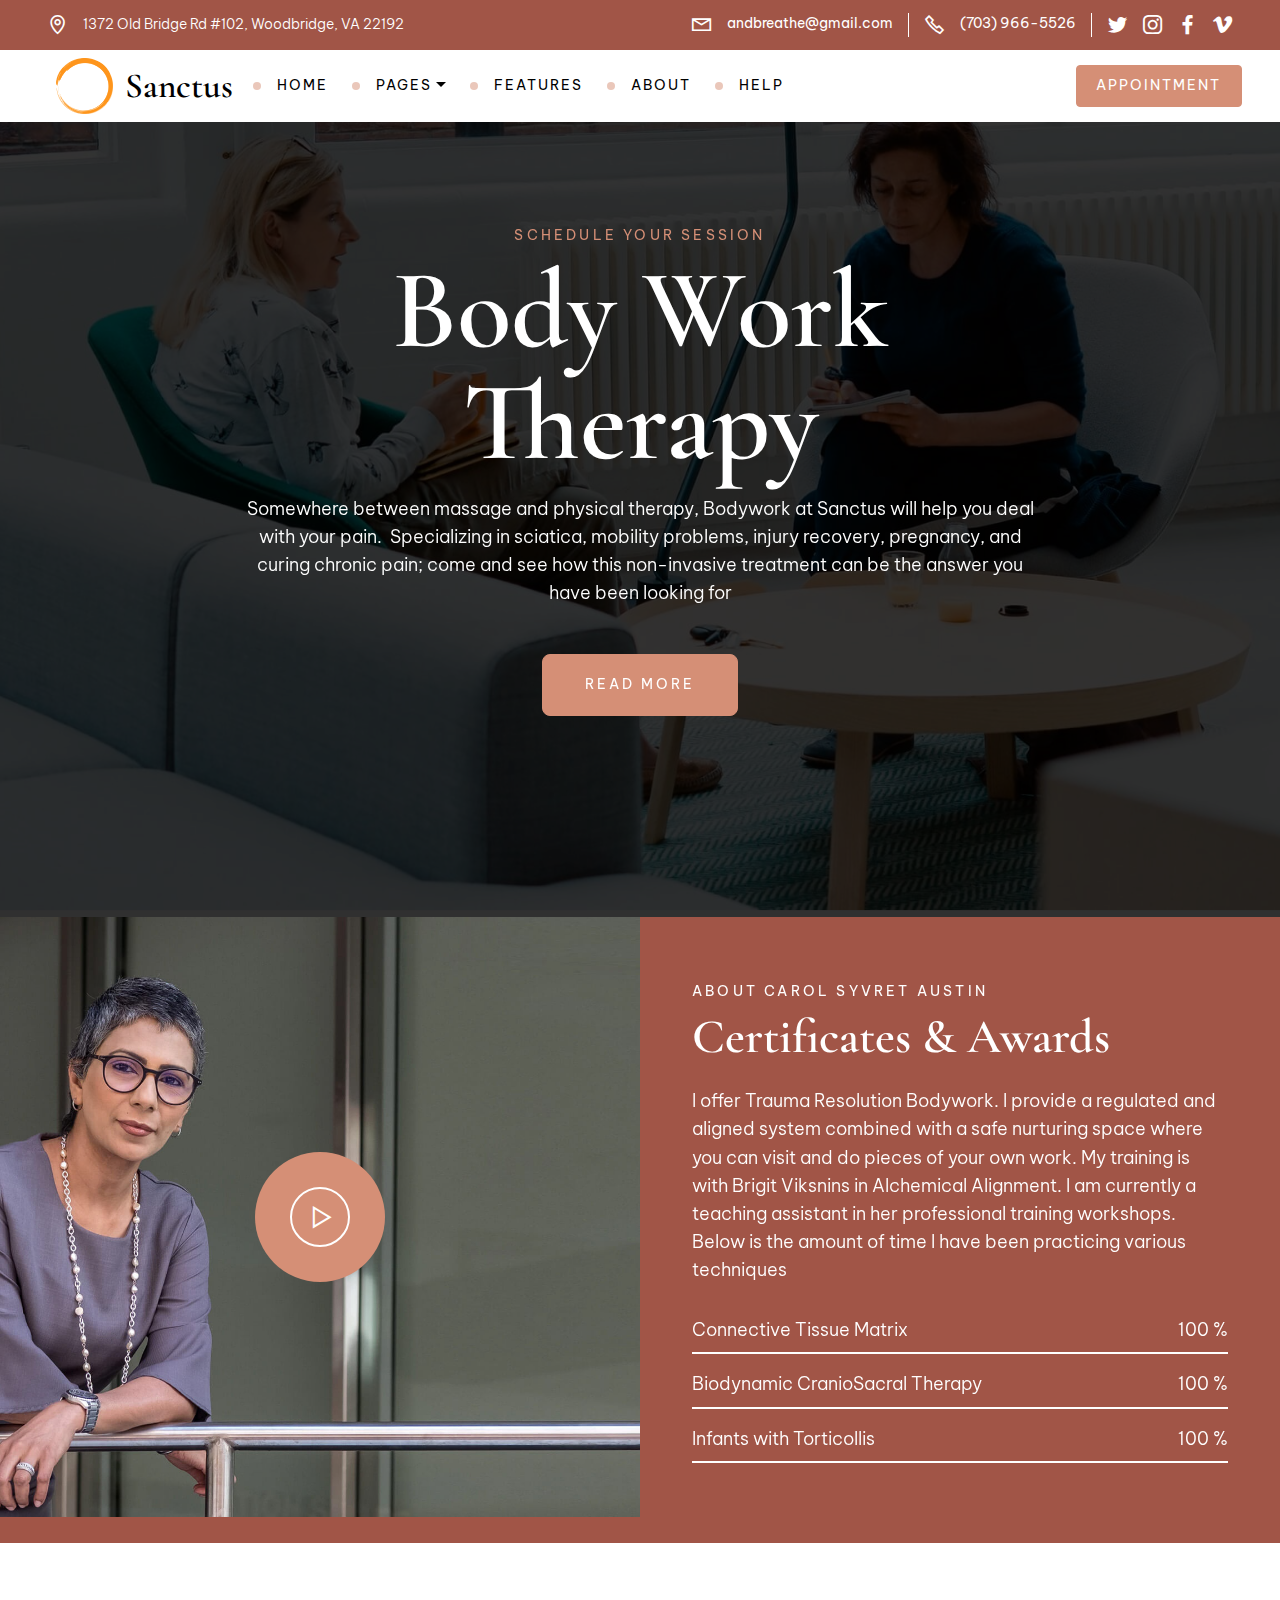
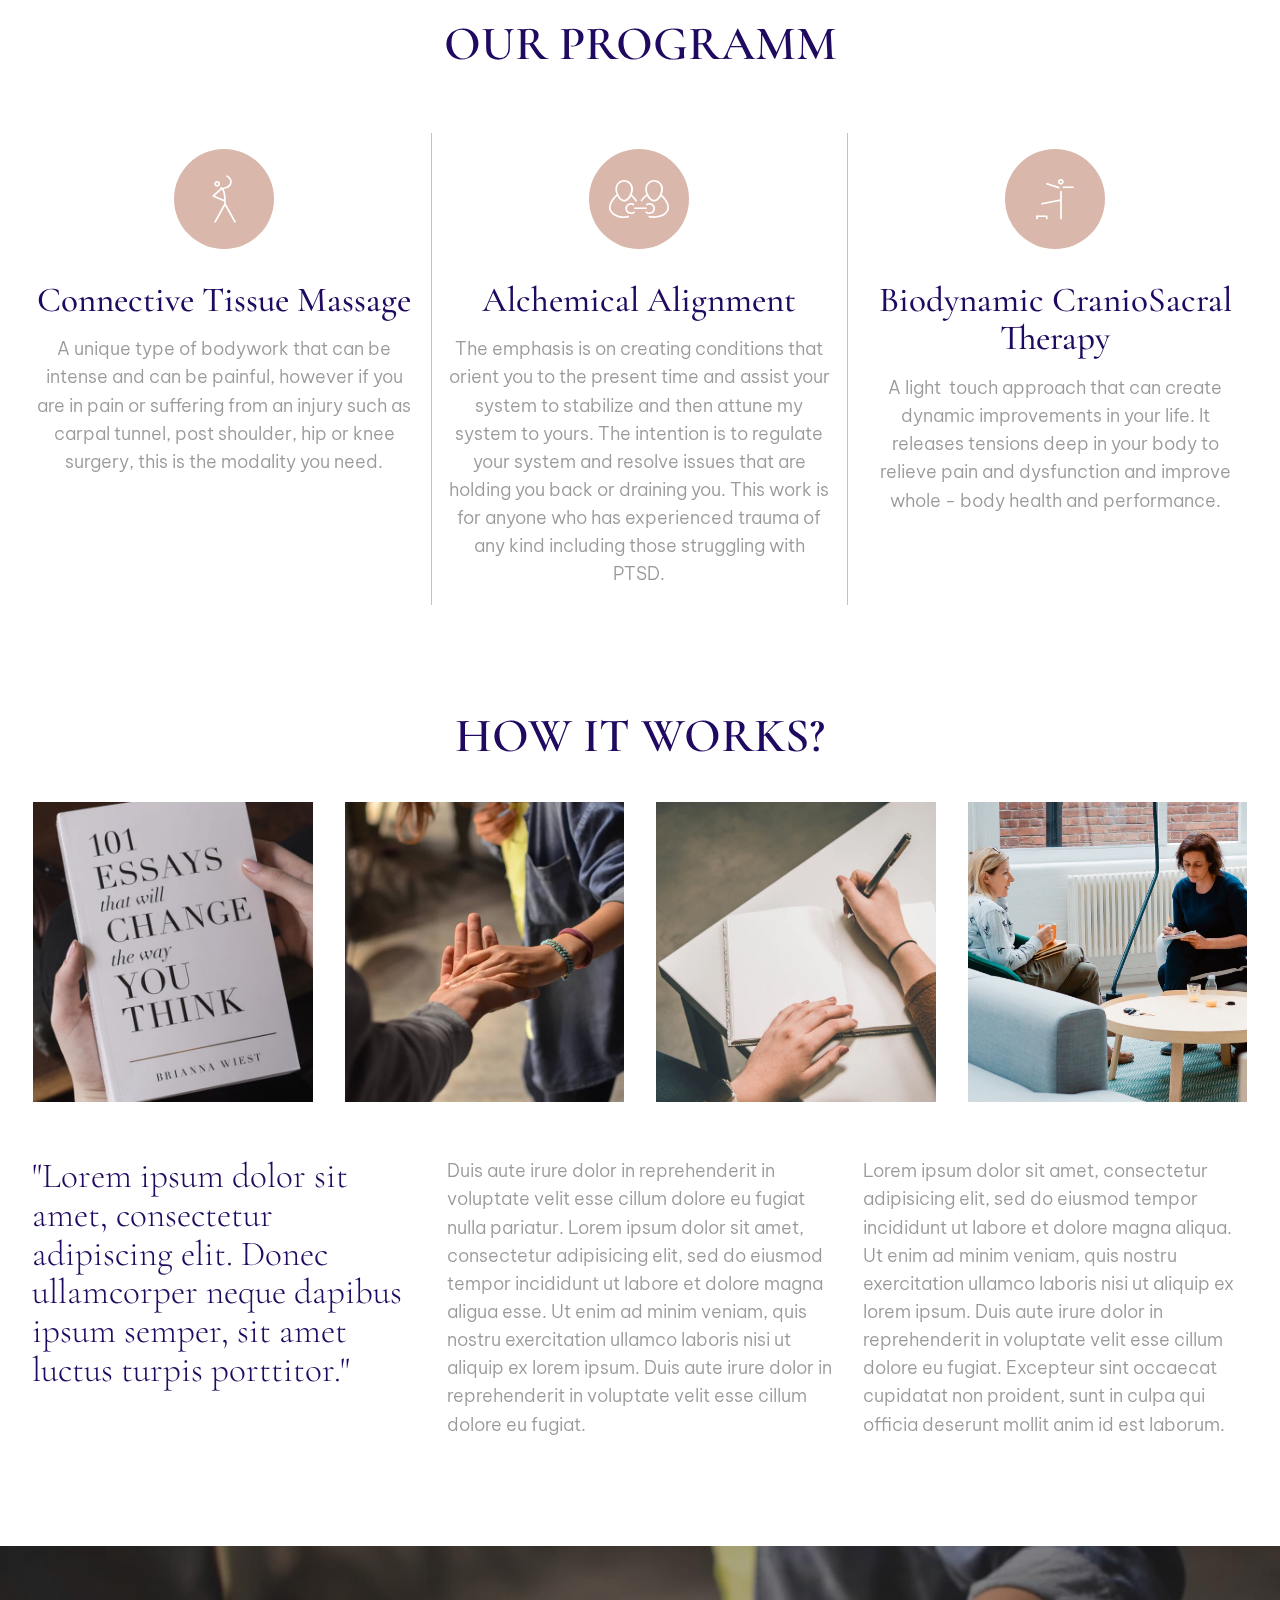
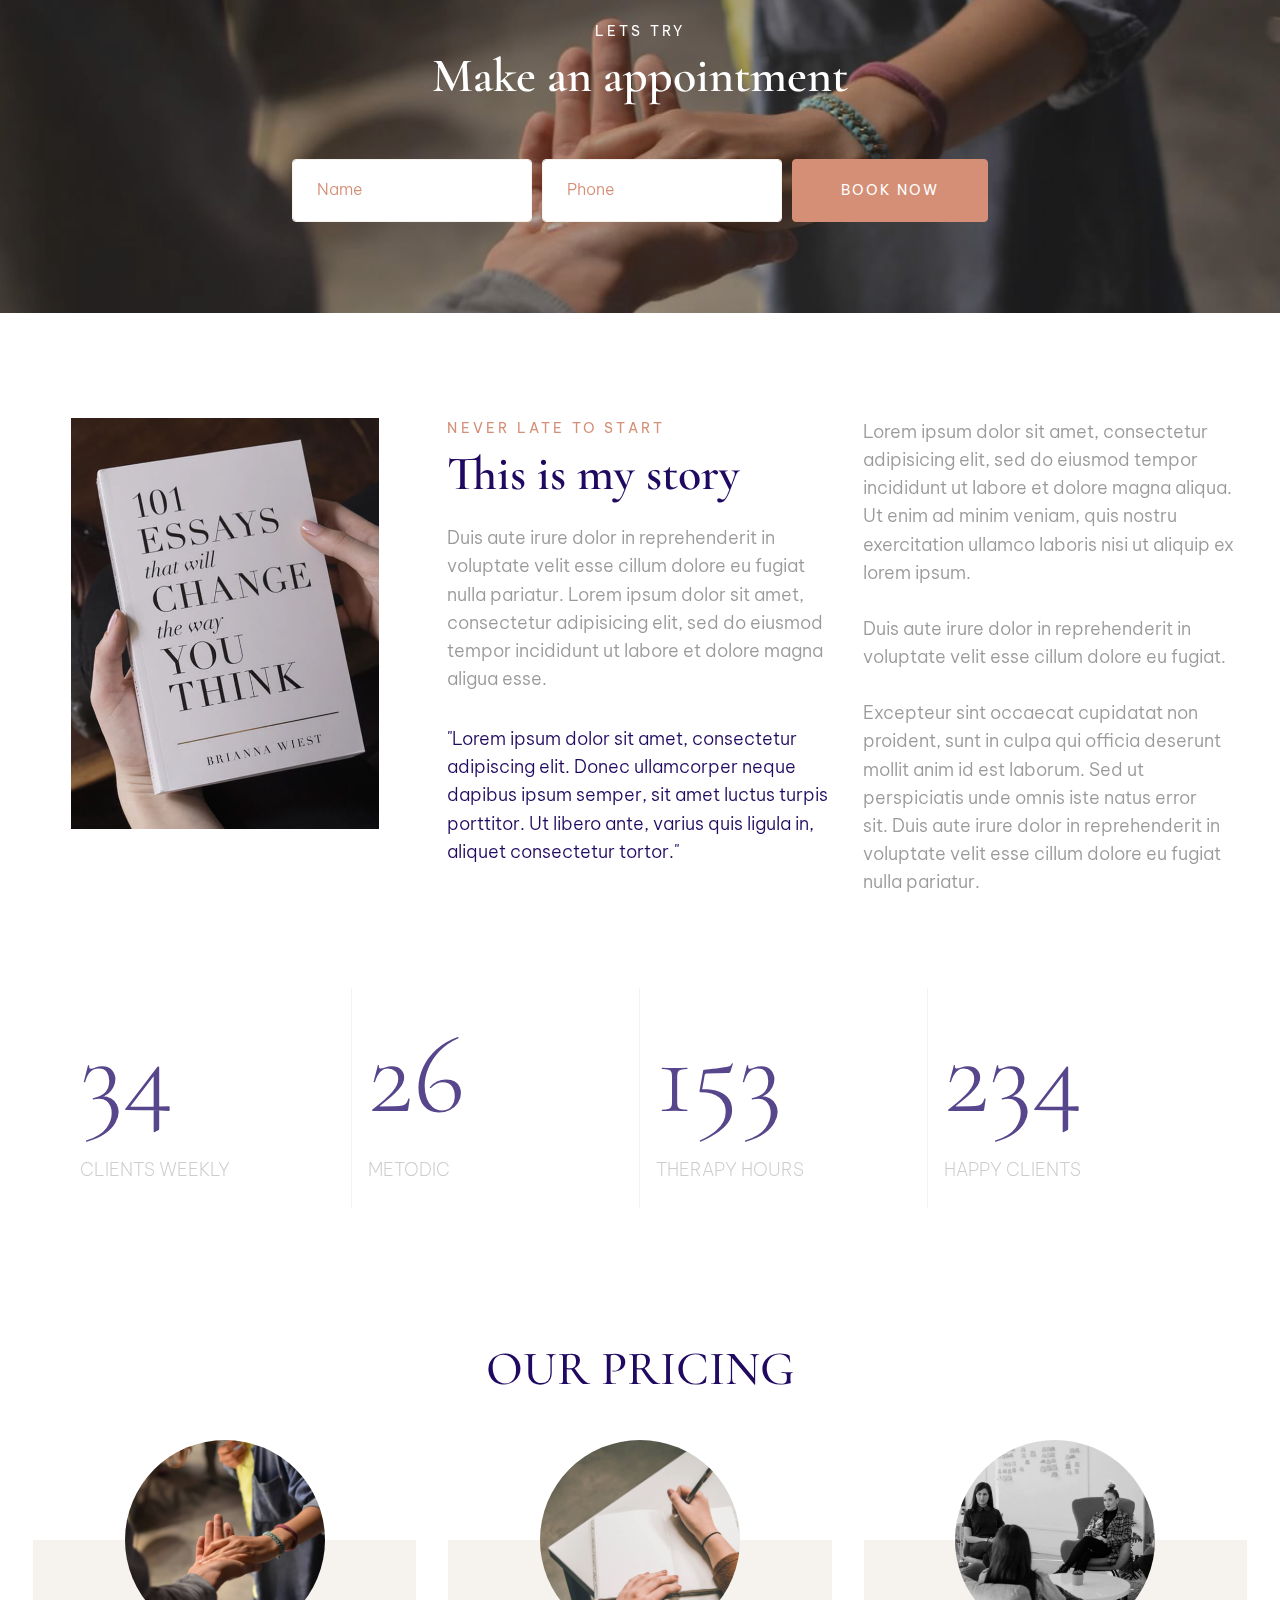
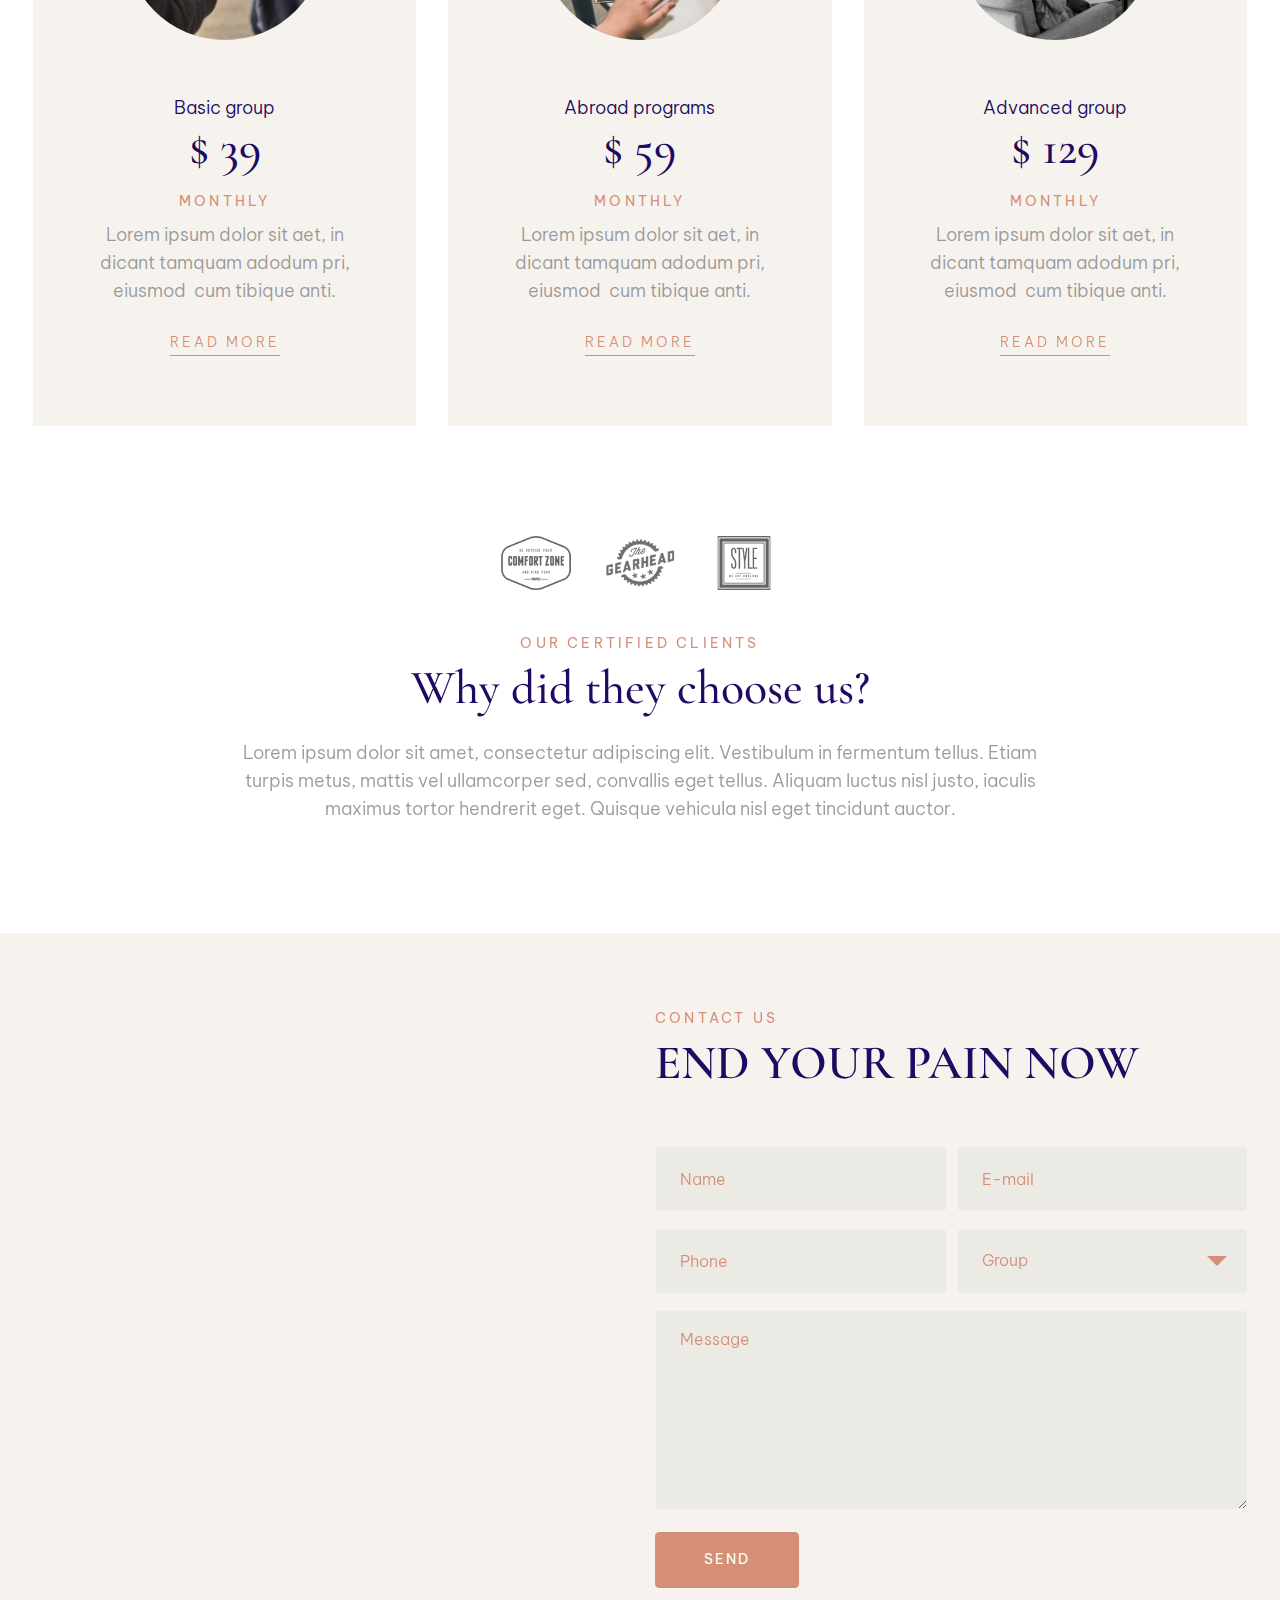
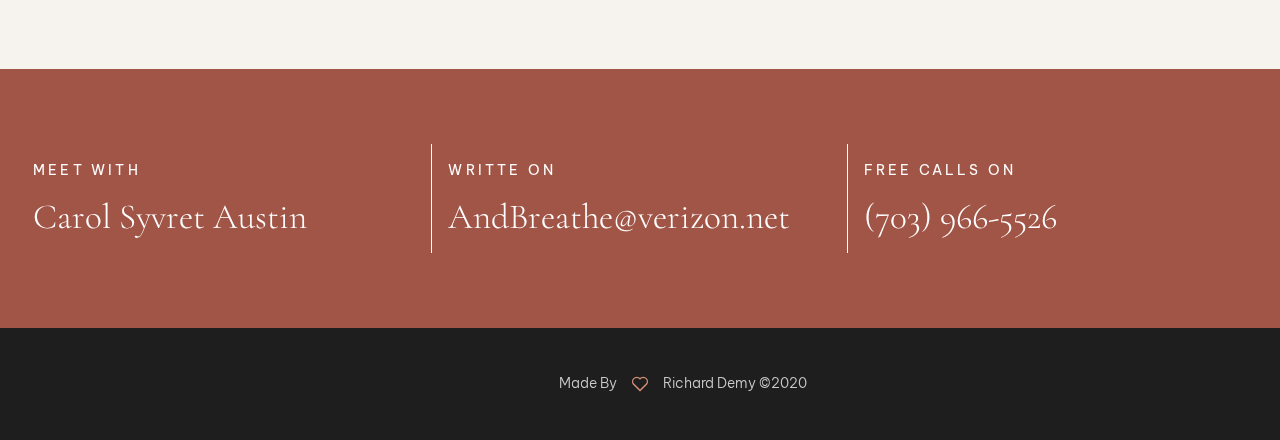
==== commit c2558723: "create github pages" ====
--- a/index.html
+++ b/index.html
@@ -44,7 +44,7 @@
                 <div class="info-widget">
                     <span class="widget-icon mbr-iconfont mobi-mbri-map-pin mobi-mbri" style="color: rgb(158, 158, 158); fill: rgb(158, 158, 158);"></span>
                     <div class="widget-content display-4">
-                        <p class="location-title mbr-fonts-style display-4">4020 New York, Street 52-37</p>
+                        <p class="location-title mbr-fonts-style display-4">1372 Old Bridge Rd #102, Woodbridge, VA 22192<br></p>
                     </div>
                 </div>
 
@@ -489,7 +489,7 @@
         <div class="row">
             <div class="col-lg-7 col-md-12 m-auto mbr-form" data-form-type="formoid">
                 <!--Formbuilder Form-->
-                <form action="https://mobirise.com/" method="POST" class="mbr-form form-with-styler" data-form-title="Form Name"><input type="hidden" name="email" data-form-email="true" value="PQvdKXrjviPnXtjBsnLyGx21LunyKfT5W2K4BDv2sraqueHYZSwrA7XCTKWLMeMiX4gQRkKIZhUI63Z7qd+Ap0Wyaxjx17Y2jjefWECVJqDbkOj+NOVo7UrdNnIu1IKB.Xywf/1ES7agqEARLsTMppUdwIdvitqZ/2lJ4yH9z12GUpliLm0Iifjjygl7WgHG/Rj1QbdP62gaXBV4FMTwdrwPdHV9EqyTaD6Wiyrl90/sENCzG2/otQA4GzhUatJZ4">
+                <form action="https://mobirise.com/" method="POST" class="mbr-form form-with-styler" data-form-title="Form Name"><input type="hidden" name="email" data-form-email="true" value="wOPH+v1cqMHquMTPLGQMtAo5K8ExygeY3EgeRVJPylgMDLr3nh+Bj6X91QKVrfQRDQ8PFLGN6CSSSNCPcPb5KoYlWSDK2/2mvvPsQ6NbmcgcVVOAe1NB0BOvynfQGJzO.X9vZjdCqGm0dNOJKFiBqnFSn6QcS6bSBrQQg7hLl2y0vB10SN1KvXwnzOIcwb+fM+NuuthC0yIpTnAfMq6Qh/qr/ez0uwYKKjsRGkkYR3eiQCiSM0LCZxkfh4UlhH085">
                     <div class="form-row">
                         <div hidden="hidden" data-form-alert="" class="alert alert-success col-12">Thanks for filling out
                             the form!</div>
@@ -788,7 +788,7 @@
 
             <div class="col-lg-6 col-md-12 mbr-form" data-form-type="formoid">
                 <!--Formbuilder Form-->
-                <form action="https://mobirise.com/" method="POST" class="mbr-form form-with-styler" data-form-title="Form Name"><input type="hidden" name="email" data-form-email="true" value="kngR7/dSA9x8KE9JydVeUENca+fhk53q73opAIU7TMYd1T5axAFOE1Z5Va47HmKjwC/VZ3ipcG+H8uFXc4TGOmWKthltTE0owotpHx7q4MeU+KlNdV7ZTwDQXo7qjHbF.tzo0YDLD3Y4NPZ/fx4yjJIstCTIcfnOlb8NieCHrBMRz4yrR7DeDlvlE2zPaS25ovya/XNkXvOPdVuiJu0RgBjQxx7Wa3ai1AHXHj6M8T0TMI2YpaMLK3QxH8Xe8GDXo">
+                <form action="https://mobirise.com/" method="POST" class="mbr-form form-with-styler" data-form-title="Form Name"><input type="hidden" name="email" data-form-email="true" value="jGeNifxlQDbbVWkSPpigBn/grpY/4Qj9qfiDF4zJ7Vt+C/VJTDLH7iLYP/39OFi5vIQFbaz2+YnTPycTPo38M7z/Vp2pT6T7Qtxd3efVDGx6whA5uJtiFjOX/DXAnaii.Vdv8QSBXfgZaEyu1IwsY1g3dhG1cqoY+DIMhlNY168hIQzbencEBminPG3W+p3qq+WsqvXXB12YE1uixQiwG4rAlUnayCdtXogRpELFXncsZA8krIfsIVArJa2V/PvE9">
                     <div class="form-row">
                         <div hidden="hidden" data-form-alert="" class="alert alert-success col-12">Thanks for filling
                             out the form!</div>
@@ -908,7 +908,7 @@
 
 
                 <p class="mbr-text mb-0 mbr-fonts-style align-right display-4">
-                    Made With </p>
+                    Made By</p>
 
             </div>
 
@@ -919,7 +919,7 @@
             <div class="col-12 col-lg-5 col-md-5">
 
 
-                <p class="mbr-text align-left mbr-fonts-style align-left display-4">by Mobirise</p>
+                <p class="mbr-text align-left mbr-fonts-style align-left display-4">Richard Demy ©2020</p>
             </div>
 
 
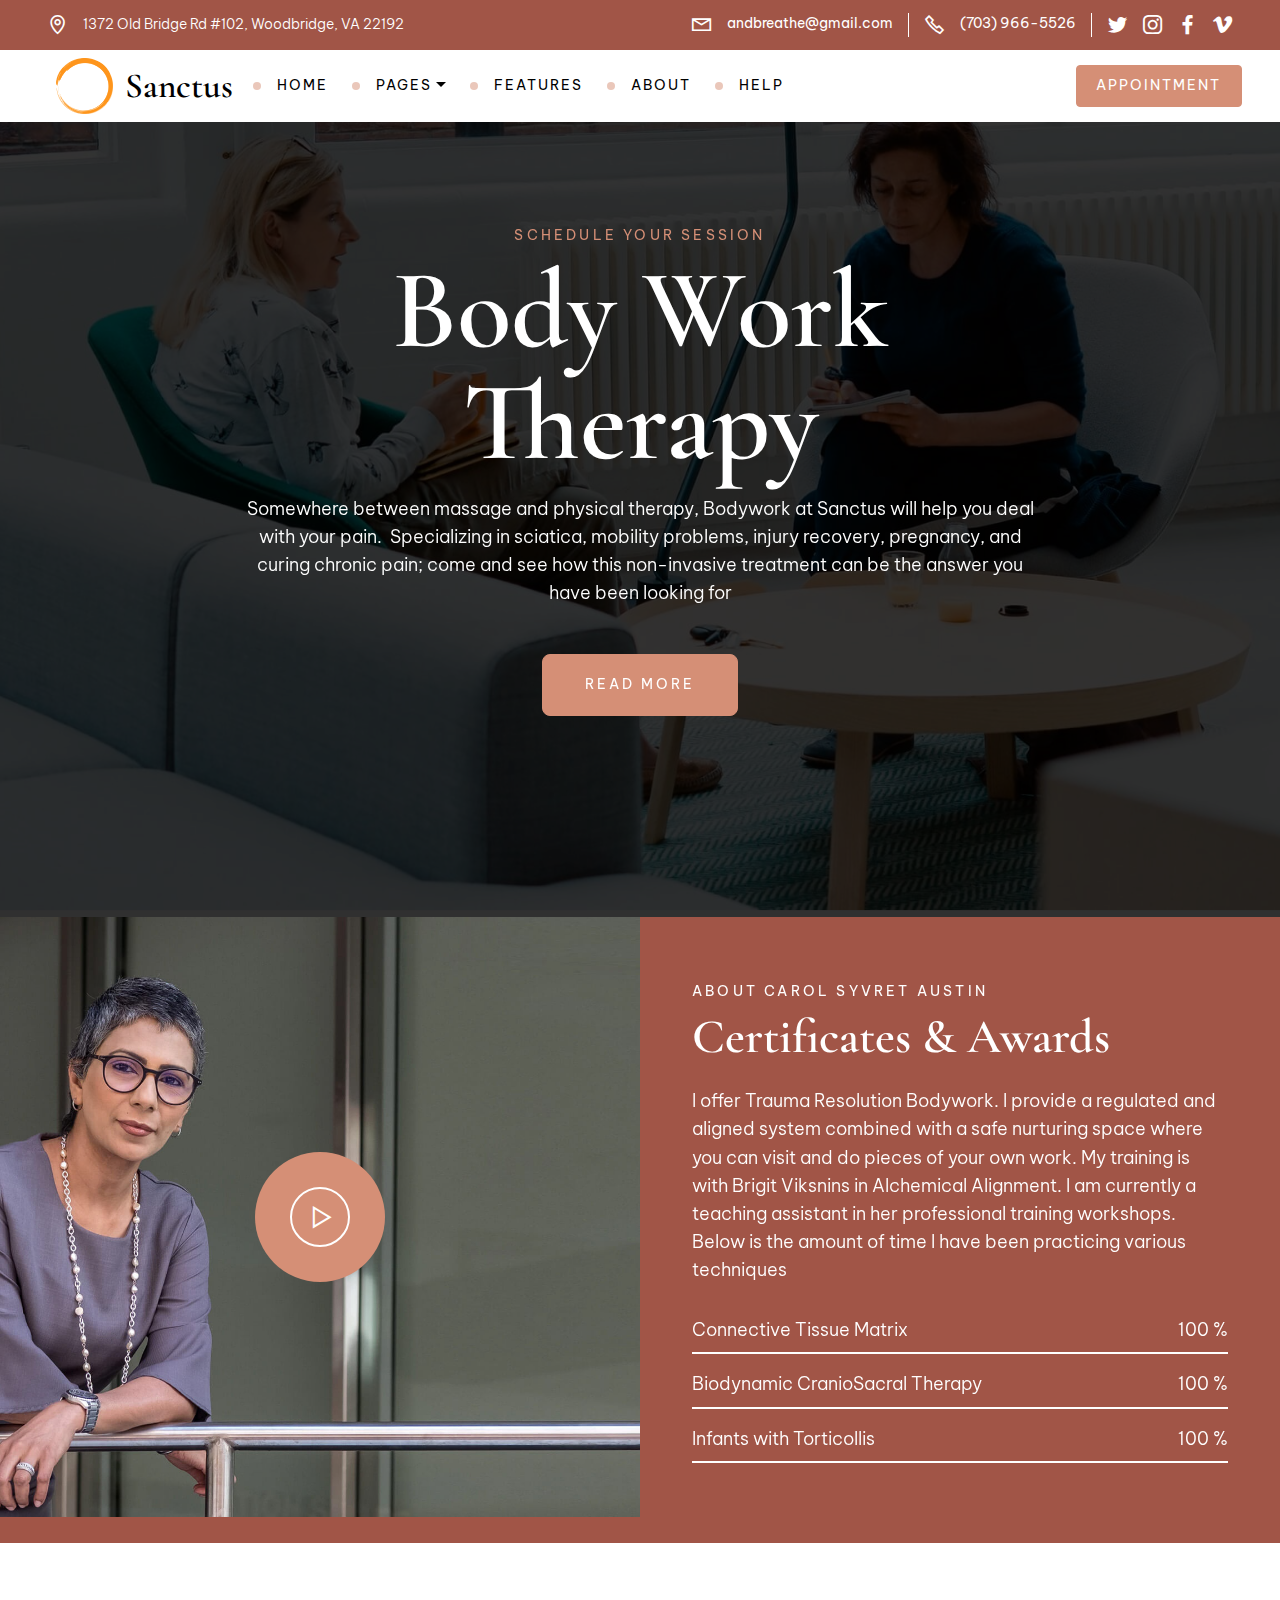
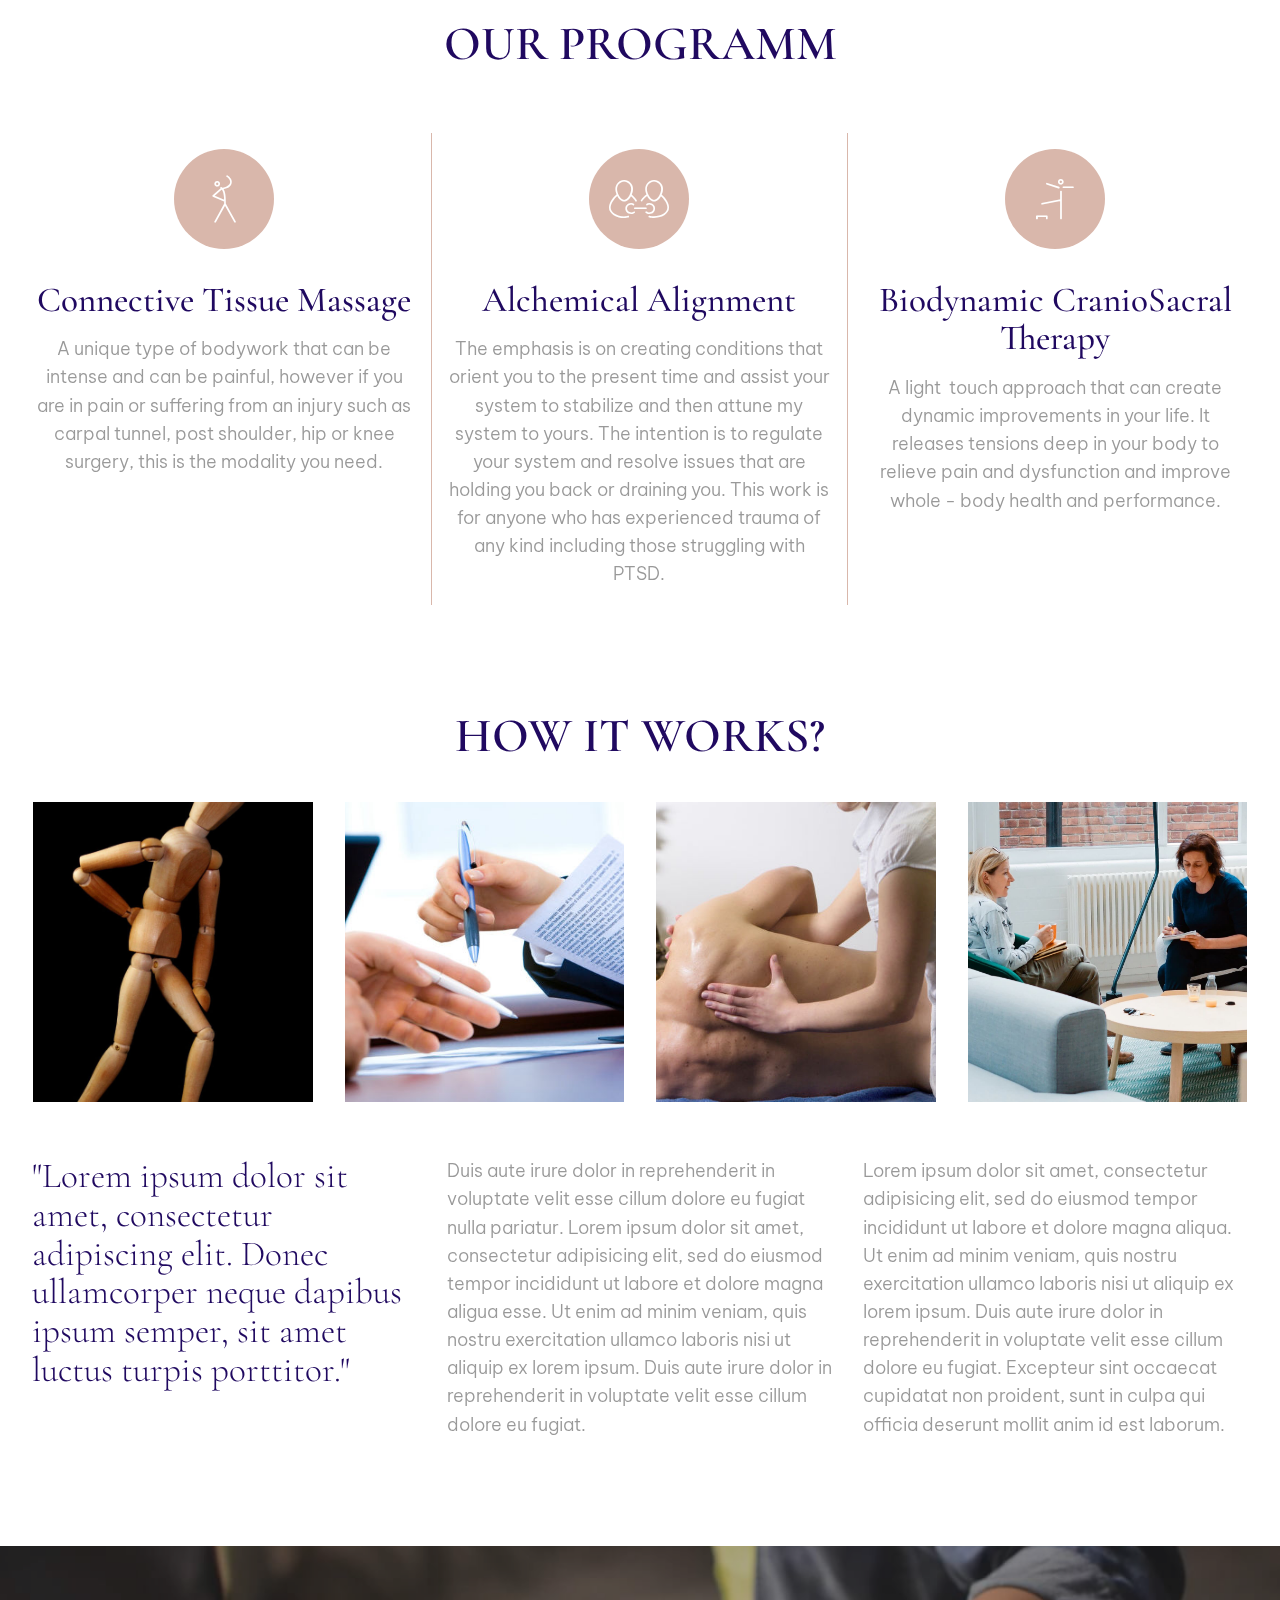
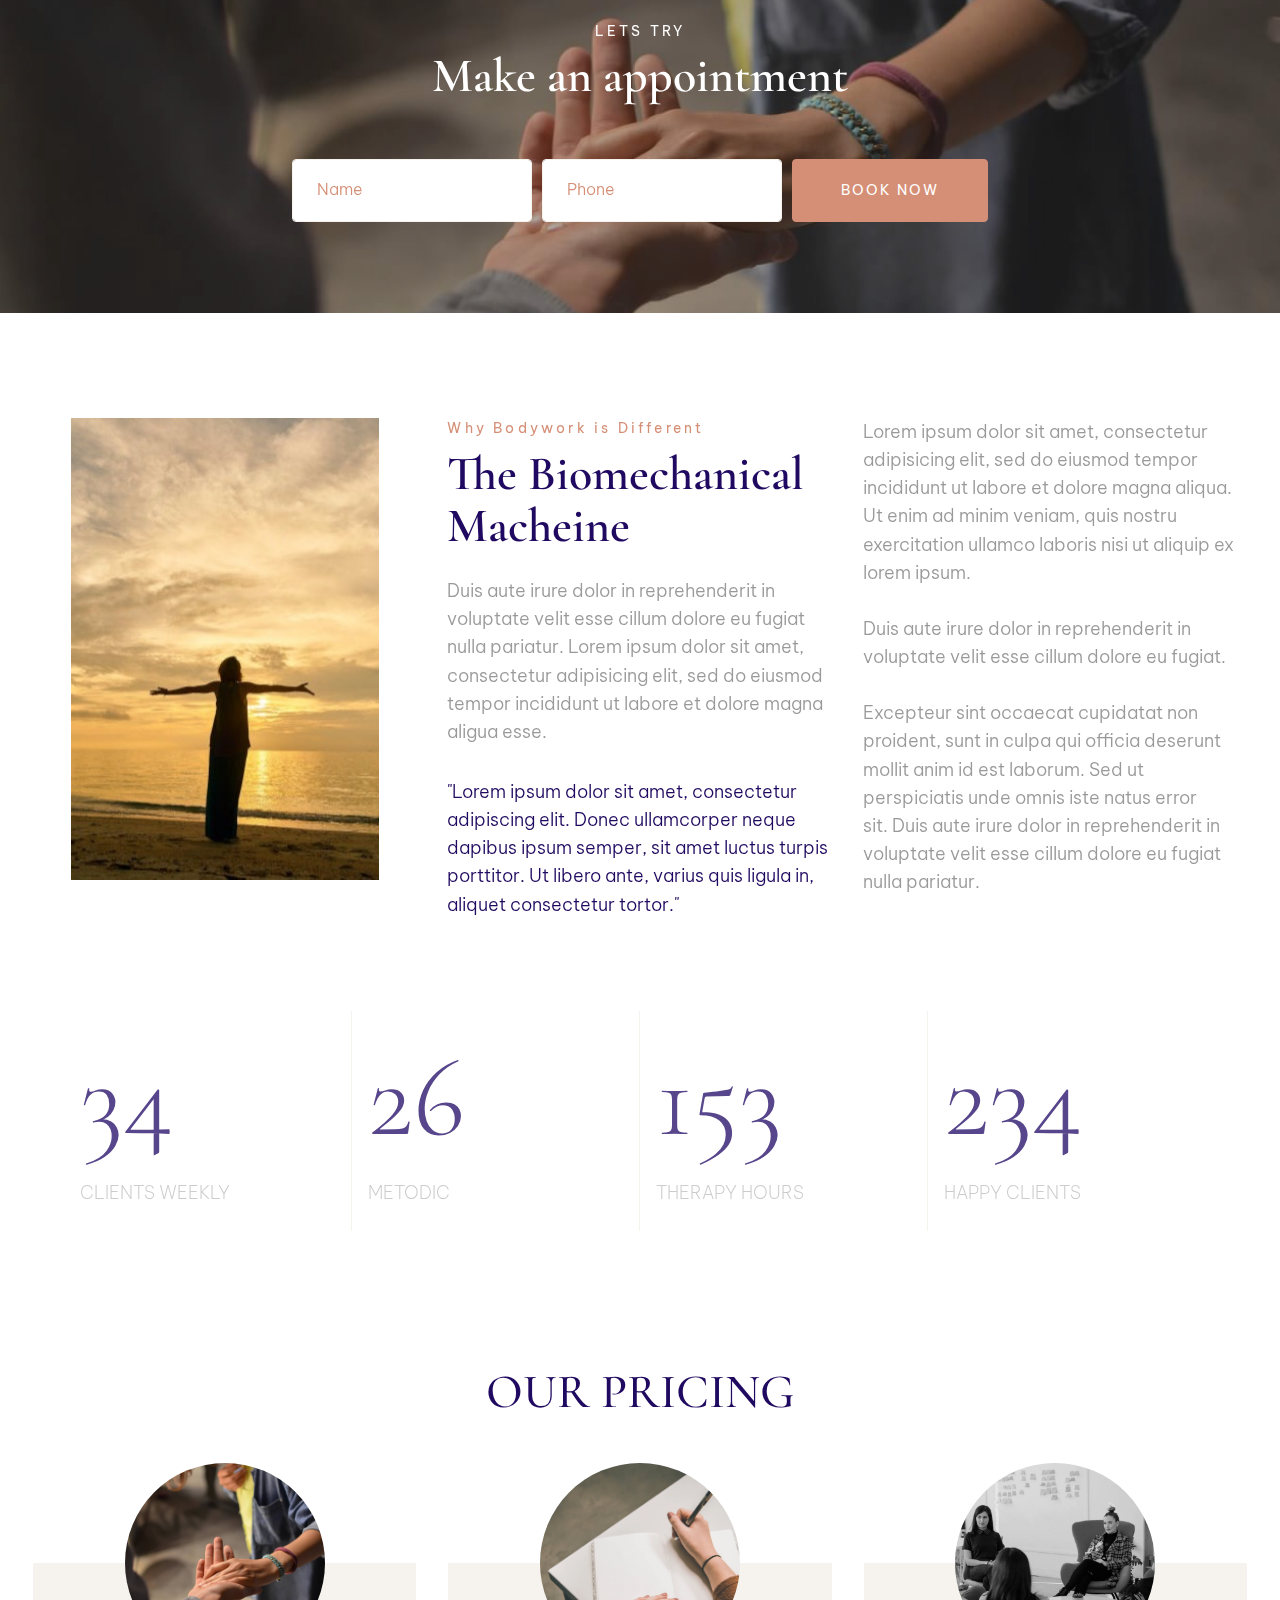
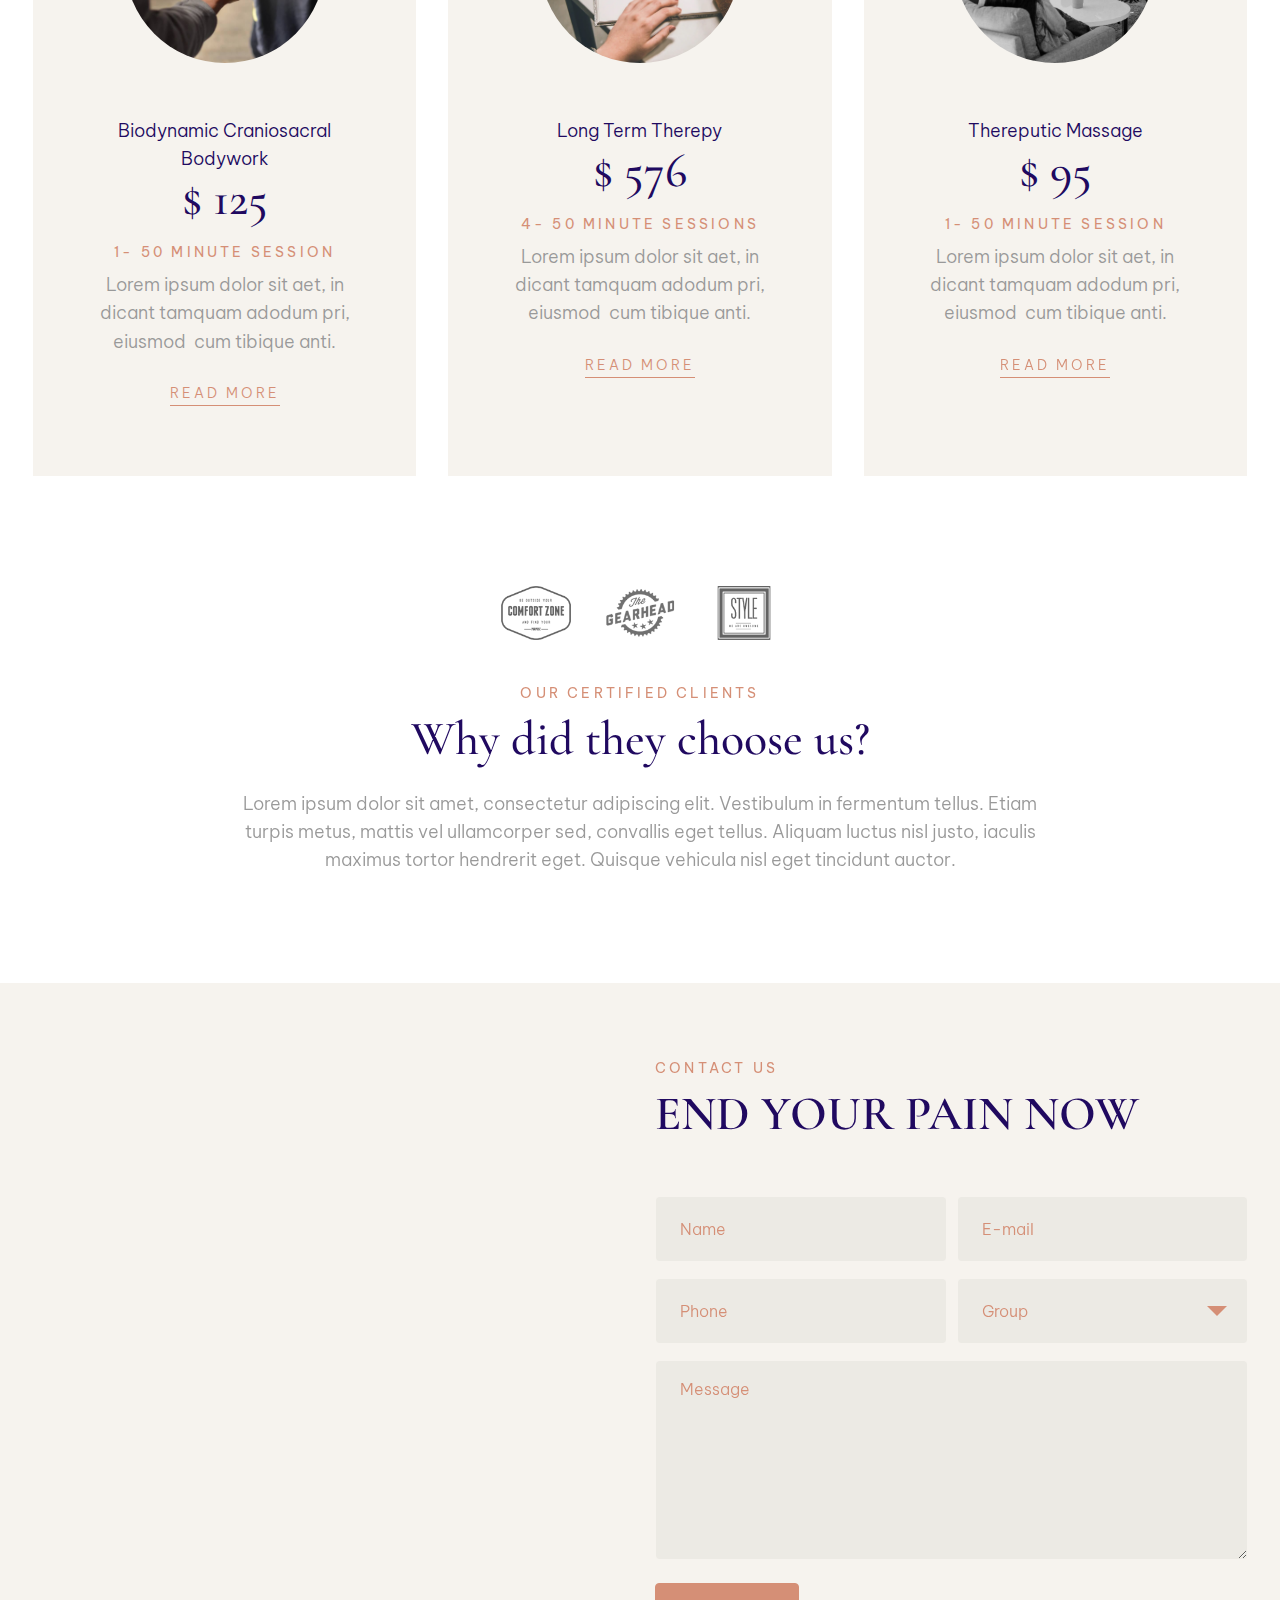
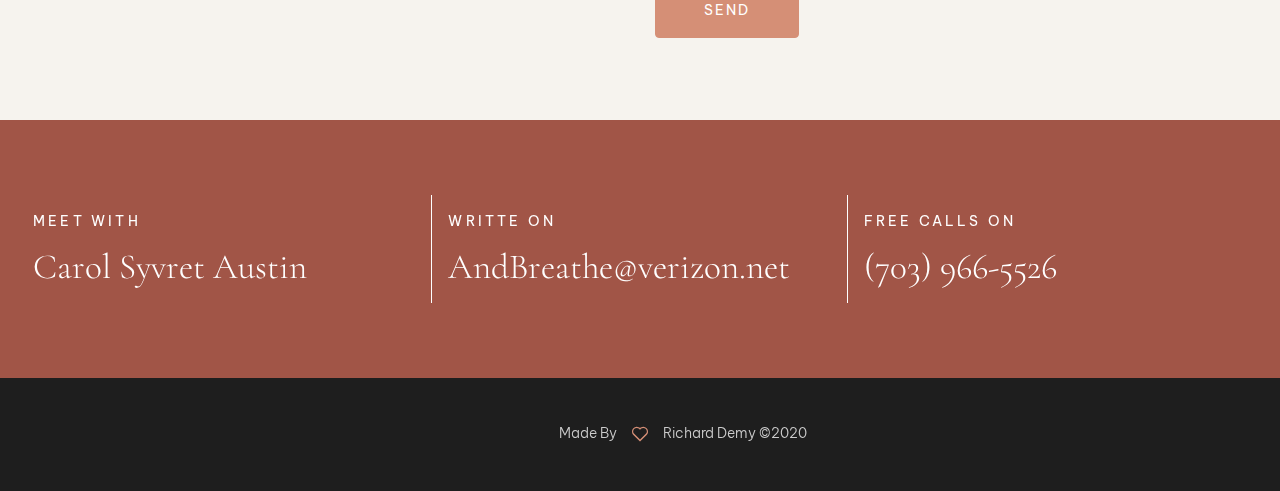
==== commit b6363350: "create github pages" ====
--- a/index.html
+++ b/index.html
@@ -363,12 +363,11 @@
                 <div class="card-wrapper">
 
                     <div class="img-wrapper">
-                        <img src="assets/images/01.jpg" alt="">
+                        <img src="assets/images/mbr-620x930.jpg" alt="" title="">
                         <div class="content-wrap">
                             <h5 class="card-title align-center mbr-semibold mbr-black mbr-fonts-style display-5">
-                                Relationship
-                            </h5>
-                            <h6 class="mbr-section-subtitle align-center mbr-regular mbr-fonts-style display-4">ISSUES</h6>
+                                Unresolved</h5>
+                            <h6 class="mbr-section-subtitle align-center mbr-regular mbr-fonts-style display-4">PAIN?</h6>
                         </div>
                     </div>
                 </div>
@@ -378,13 +377,12 @@
                 <div class="card-wrapper">
 
                     <div class="img-wrapper">
-                        <img src="assets/images/02.jpg" alt="">
+                        <img src="assets/images/mbr-620x413.jpg" alt="" title="">
 
                         <div class="content-wrap">
                             <h5 class="card-title align-center mbr-semibold mbr-black mbr-fonts-style display-5">
-                                Personality
-                            </h5>
-                            <h6 class="mbr-section-subtitle align-center mbr-regular mbr-fonts-style display-4">DISORDER</h6>
+                                Gatering<br></h5>
+                            <h6 class="mbr-section-subtitle align-center mbr-regular mbr-fonts-style display-4">INFORMATION</h6>
                         </div>
                     </div>
                 </div>
@@ -396,13 +394,12 @@
                 <div class="card-wrapper">
 
                     <div class="img-wrapper">
-                        <img src="assets/images/03.jpg" alt="">
+                        <img src="assets/images/mbr-620x438.jpg" alt="" title="">
 
                         <div class="content-wrap">
                             <h5 class="card-title align-center mbr-semibold mbr-black mbr-fonts-style display-5">
-                                Adolescent
-                            </h5>
-                            <h6 class="mbr-section-subtitle align-center mbr-regular mbr-fonts-style display-4">PERIOD</h6>
+                                Bodywork</h5>
+                            <h6 class="mbr-section-subtitle align-center mbr-regular mbr-fonts-style display-4">TREATMENT</h6>
                         </div>
                     </div>
                 </div>
@@ -418,9 +415,8 @@
 
                         <div class="content-wrap">
                             <h5 class="card-title align-center mbr-semibold mbr-black mbr-fonts-style display-5">
-                                Psychology
-                            </h5>
-                            <h6 class="mbr-section-subtitle align-center mbr-regular mbr-fonts-style display-4">IN SCHOOL</h6>
+                                Followup</h5>
+                            <h6 class="mbr-section-subtitle align-center mbr-regular mbr-fonts-style display-4">Session</h6>
                         </div>
                     </div>
                 </div>
@@ -489,7 +485,7 @@
         <div class="row">
             <div class="col-lg-7 col-md-12 m-auto mbr-form" data-form-type="formoid">
                 <!--Formbuilder Form-->
-                <form action="https://mobirise.com/" method="POST" class="mbr-form form-with-styler" data-form-title="Form Name"><input type="hidden" name="email" data-form-email="true" value="wOPH+v1cqMHquMTPLGQMtAo5K8ExygeY3EgeRVJPylgMDLr3nh+Bj6X91QKVrfQRDQ8PFLGN6CSSSNCPcPb5KoYlWSDK2/2mvvPsQ6NbmcgcVVOAe1NB0BOvynfQGJzO.X9vZjdCqGm0dNOJKFiBqnFSn6QcS6bSBrQQg7hLl2y0vB10SN1KvXwnzOIcwb+fM+NuuthC0yIpTnAfMq6Qh/qr/ez0uwYKKjsRGkkYR3eiQCiSM0LCZxkfh4UlhH085">
+                <form action="https://mobirise.com/" method="POST" class="mbr-form form-with-styler" data-form-title="Form Name"><input type="hidden" name="email" data-form-email="true" value="dltoYsS/odkquKIZ0dDuH6DLWCJ+LB5CvjgcoK+xrR2ZHLUFlGbneCtuZhylaqmD7k8Oc3Xi/kAi4XORRiS0OIXWB/R54Tm4XO8jI+nNwxhK2bdtGXjj2rdQr8xZqvOQ.PaKk9JxU0o70XwB6sqvTvIgp7sGBNnm6YYjz9/XAu4sdL6ARy/137pPFa+3E2dpSad49aNWJrnwQYEbxruVTvUe3gtyH1y9doE5RYGGuxmOYWGbUxy8bqPYBJOpuvAjh">
                     <div class="form-row">
                         <div hidden="hidden" data-form-alert="" class="alert alert-success col-12">Thanks for filling out
                             the form!</div>
@@ -529,7 +525,7 @@
         <div class="row justify-content-center">
 
             <div class="img-col col-12 md-pb col-md-6 align-center col-lg-4">
-                <img src="assets/images/01.jpg" alt="">
+                <img src="assets/images/mbr-680x453.jpeg" alt="" title="">
 
             </div>
 
@@ -537,9 +533,9 @@
             <div class="mbr-black col-md-6 col-lg-4">
 
                 <div class="content align-left mbr-white">
-                    <h4 class="mbr-section-subtitle mbr-regular mbr-fonts-style display-4">NEVER LATE TO START</h4>
+                    <h4 class="mbr-section-subtitle mbr-regular mbr-fonts-style display-4">Why Bodywork is Different</h4>
                     <h3 class="mbr-section-title mbr-bold pb-3 mbr-fonts-style display-2">
-This is my story</h3>
+The Biomechanical Macheine</h3>
                     <p class="mbr-text pb-3 mbr-regular mbr-fonts-style display-7">Duis aute irure dolor in reprehenderit in voluptate velit esse
                         cillum dolore eu fugiat nulla pariatur. Lorem ipsum dolor sit amet, consectetur adipisicing
                         elit, sed do eiusmod tempor incididunt ut labore et dolore magna aligua esse.<br></p>
@@ -658,12 +654,10 @@
                         <img src="assets/images/02.jpg" alt="">
                     </div>
                     <div class="card-box align-center">
-                        <h4 class="card-subtitle align-center mbr-regular mbr-black mbr-fonts-style display-7">Basic
-                            group</h4>
+                        <h4 class="card-subtitle align-center mbr-regular mbr-black mbr-fonts-style display-7">Biodynamic Craniosacral Bodywork</h4>
                         <h5 class="mbr-price pb-2  mbr-semibold mbr-fonts-style display-2">
-                            $ 39</h5>
-                        <h6 class="mbr-section-subtitle align-center mbr-regular mbr-black mbr-fonts-style display-4">
-                            MONTHLY</h6>
+                            $ 125</h5>
+                        <h6 class="mbr-section-subtitle align-center mbr-regular mbr-black mbr-fonts-style display-4">1- 50 MINUTE SESSION</h6>
                         <p class="mbr-text pb-2  mbr-regular mbr-fonts-style display-7">Lorem ipsum dolor sit aet, in
                             dicant tamquam adodum pri, eiusmod &nbsp;cum tibique anti.
                         </p>
@@ -683,11 +677,10 @@
                         <img src="assets/images/03.jpg" alt="">
                     </div>
                     <div class="card-box align-center">
-                        <h4 class="card-subtitle align-center mbr-regular mbr-black mbr-fonts-style display-7">Abroad
-                            programs</h4>
-                        <h5 class="mbr-price pb-2  mbr-semibold mbr-fonts-style display-2">$ 59</h5>
+                        <h4 class="card-subtitle align-center mbr-regular mbr-black mbr-fonts-style display-7">Long Term Therepy</h4>
+                        <h5 class="mbr-price pb-2  mbr-semibold mbr-fonts-style display-2">$ 576</h5>
                         <h6 class="mbr-section-subtitle align-center mbr-regular mbr-black mbr-fonts-style display-4">
-                            MONTHLY</h6>
+                            4- 50 MINUTE SESSIONS</h6>
                         <p class="mbr-text pb-2  mbr-regular mbr-fonts-style display-7">Lorem ipsum dolor sit aet, in
                             dicant tamquam adodum pri, eiusmod &nbsp;cum tibique anti.
                         </p>
@@ -710,10 +703,9 @@
                     </div>
                     <div class="card-box align-center">
                         <h4 class="card-subtitle align-center mbr-regular mbr-black mbr-fonts-style display-7">
-                            Advanced group</h4>
-                        <h5 class="mbr-price pb-2  mbr-semibold mbr-fonts-style display-2">$ 129</h5>
-                        <h6 class="mbr-section-subtitle align-center mbr-regular mbr-black mbr-fonts-style display-4">
-                            MONTHLY</h6>
+                            Thereputic Massage</h4>
+                        <h5 class="mbr-price pb-2  mbr-semibold mbr-fonts-style display-2">$ 95</h5>
+                        <h6 class="mbr-section-subtitle align-center mbr-regular mbr-black mbr-fonts-style display-4">1- 50 MINUTE SESSION</h6>
                         <p class="mbr-text pb-2  mbr-regular mbr-fonts-style display-7">Lorem ipsum dolor sit aet, in
                             dicant tamquam adodum pri, eiusmod &nbsp;cum tibique anti.
                         </p>
@@ -781,14 +773,14 @@
         <div class="row">
 
             <div class="col-lg-6 map-col col-md-12">
-                <div class="google-map"><iframe frameborder="0" style="border:0" src="https://www.google.com/maps/embed/v1/place?key=AIzaSyAEIpgj38KyLFELm2bK9Y7krBkz1K-cMq8&amp;q=place_id:EjIxMzcyIE9sZCBCcmlkZ2UgUmQgIzEwMiwgV29vZGJyaWRnZSwgVkEgMjIxOTIsIFVTQSIkGiIKGxIZChQKEgl7WRO7SFS2iRERaenjcCE_VxDcChIDMTAy" allowfullscreen=""></iframe></div>
+                <div class="google-map"><iframe frameborder="0" style="border:0" src="https://www.google.com/maps/embed/v1/place?key=AIzaSyCy9r70T3NYf3PhvVflTo0_zdif2_IoIYs&amp;q=place_id:EjIxMzcyIE9sZCBCcmlkZ2UgUmQgIzEwMiwgV29vZGJyaWRnZSwgVkEgMjIxOTIsIFVTQSIkGiIKGxIZChQKEgl7WRO7SFS2iRERaenjcCE_VxDcChIDMTAy" allowfullscreen=""></iframe></div>
             </div>
 
 
 
             <div class="col-lg-6 col-md-12 mbr-form" data-form-type="formoid">
                 <!--Formbuilder Form-->
-                <form action="https://mobirise.com/" method="POST" class="mbr-form form-with-styler" data-form-title="Form Name"><input type="hidden" name="email" data-form-email="true" value="jGeNifxlQDbbVWkSPpigBn/grpY/4Qj9qfiDF4zJ7Vt+C/VJTDLH7iLYP/39OFi5vIQFbaz2+YnTPycTPo38M7z/Vp2pT6T7Qtxd3efVDGx6whA5uJtiFjOX/DXAnaii.Vdv8QSBXfgZaEyu1IwsY1g3dhG1cqoY+DIMhlNY168hIQzbencEBminPG3W+p3qq+WsqvXXB12YE1uixQiwG4rAlUnayCdtXogRpELFXncsZA8krIfsIVArJa2V/PvE9">
+                <form action="https://mobirise.com/" method="POST" class="mbr-form form-with-styler" data-form-title="Form Name"><input type="hidden" name="email" data-form-email="true" value="XmfmMzpiYFOzybzpNLc/hIzFVsMfXl6gjAv/FAVeNHaHsH0VgGuG9GrpzfBwKEAfYoNbz+qcn4q9HC0ubrAftOu2HSCYBliSF1Dkq+IEaMpXf0lZrZjH4UkGziY2n8wk.P+cEMubG/WVZfvvKs8J1/fTza8Y561vzFpsdgeO74bJq54xP0blTRMdlcM0AXdZqJLeH7KnM4vcLgBWrzQXYvt5yT6mHaUXPx9lOuPhlO/h04P29nEsYdqJDwdYB3sZQ">
                     <div class="form-row">
                         <div hidden="hidden" data-form-alert="" class="alert alert-success col-12">Thanks for filling
                             out the form!</div>
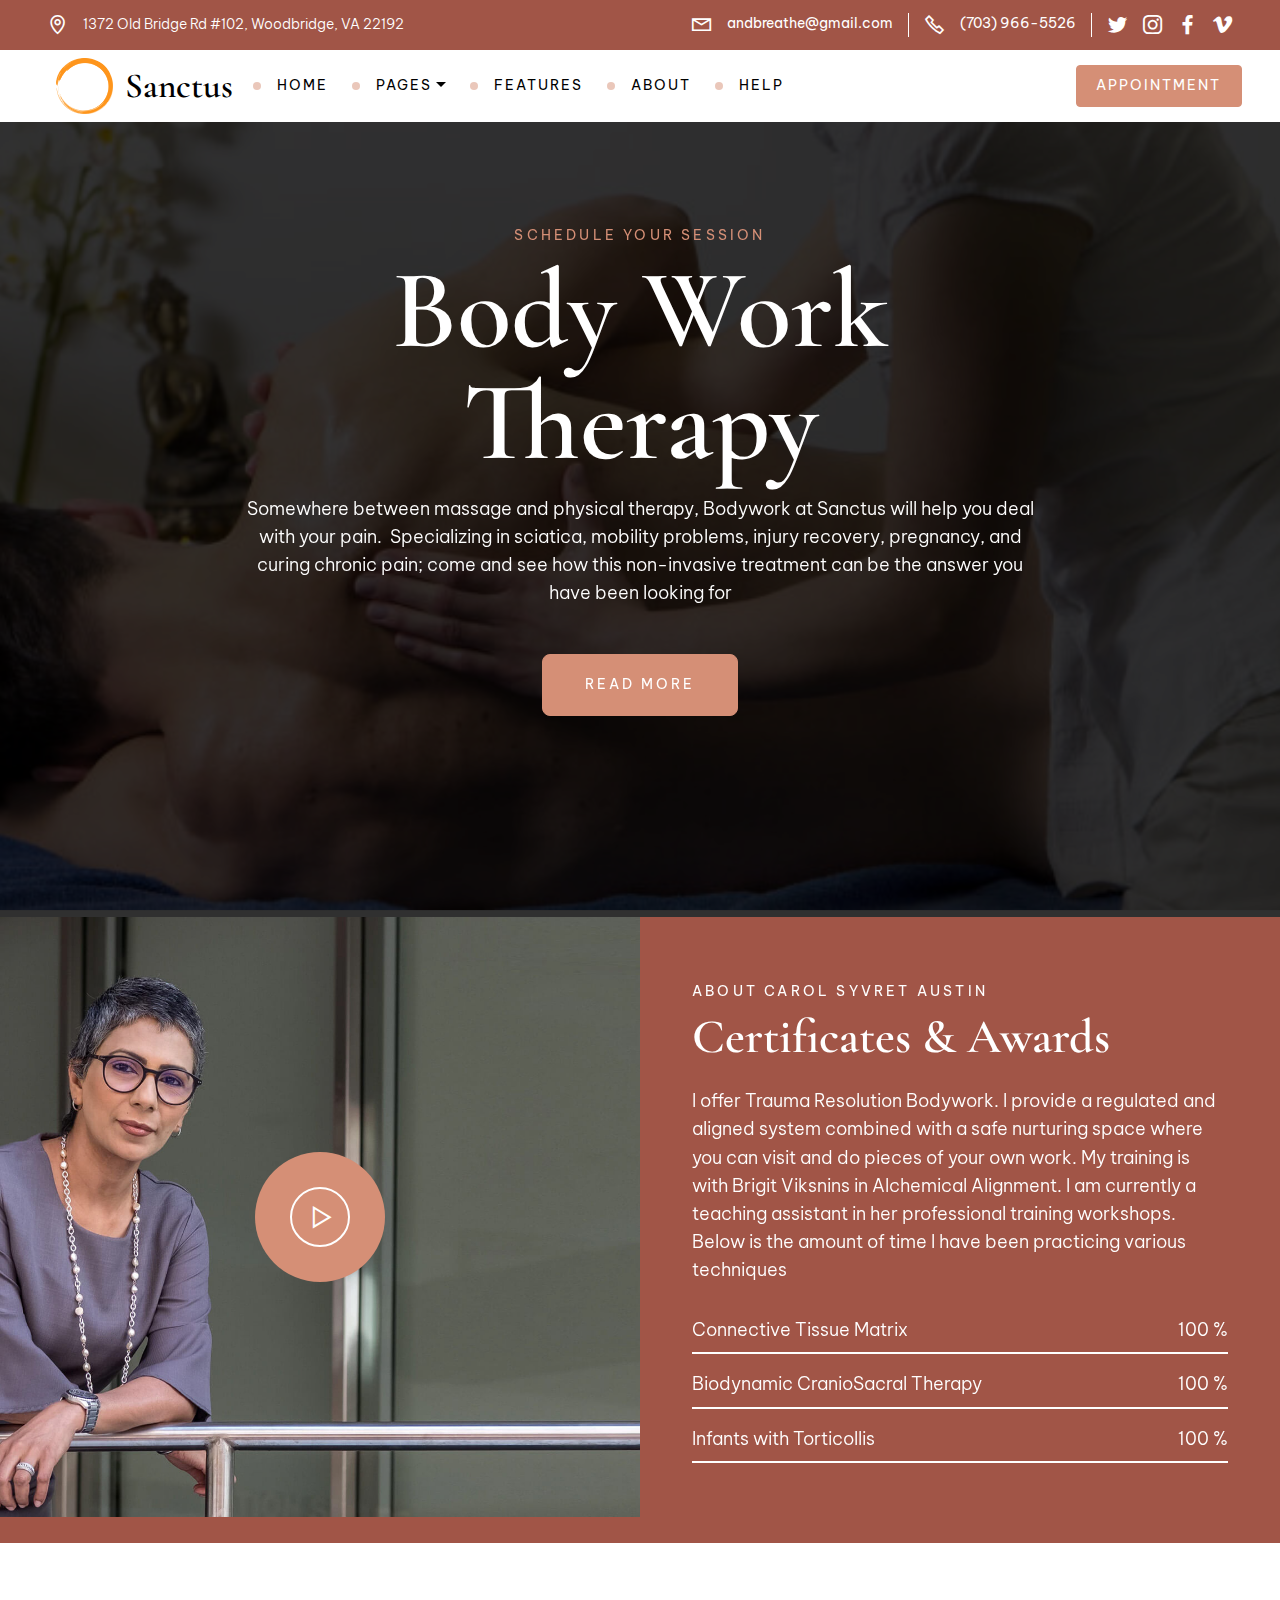
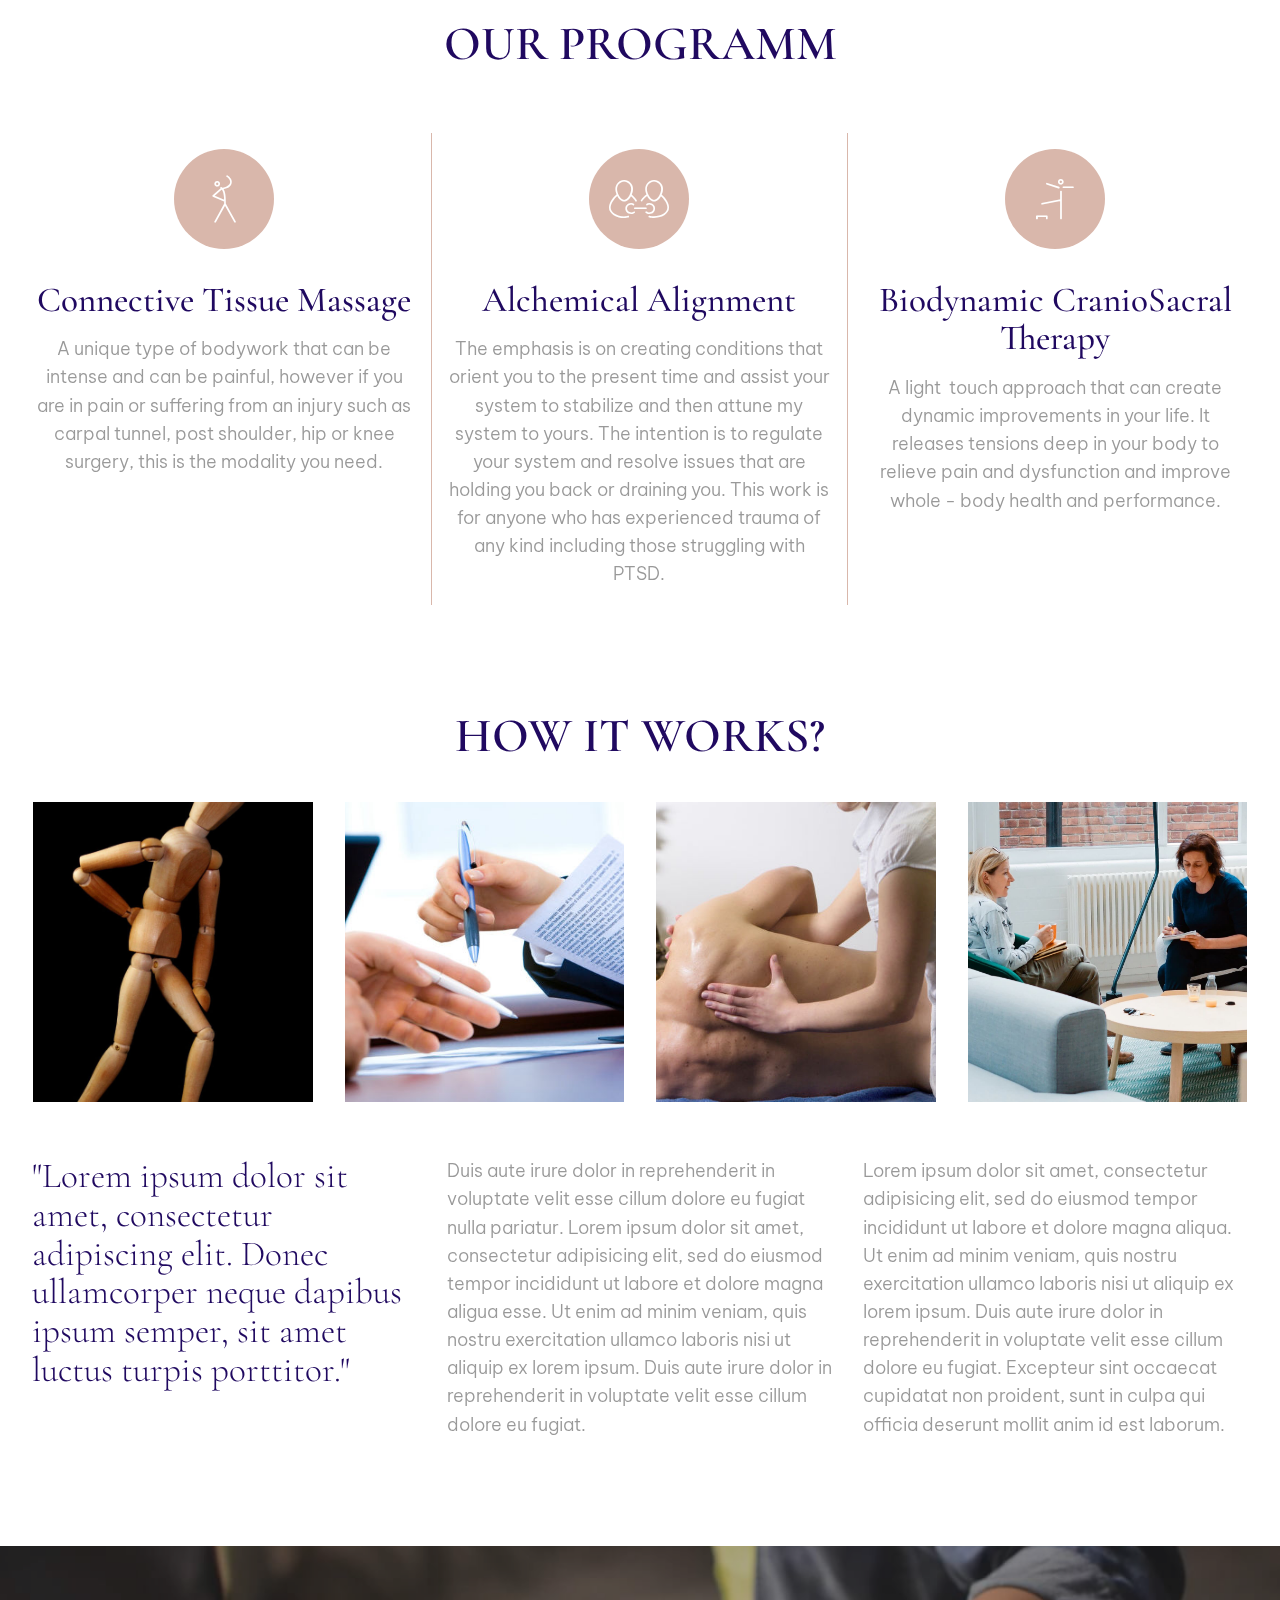
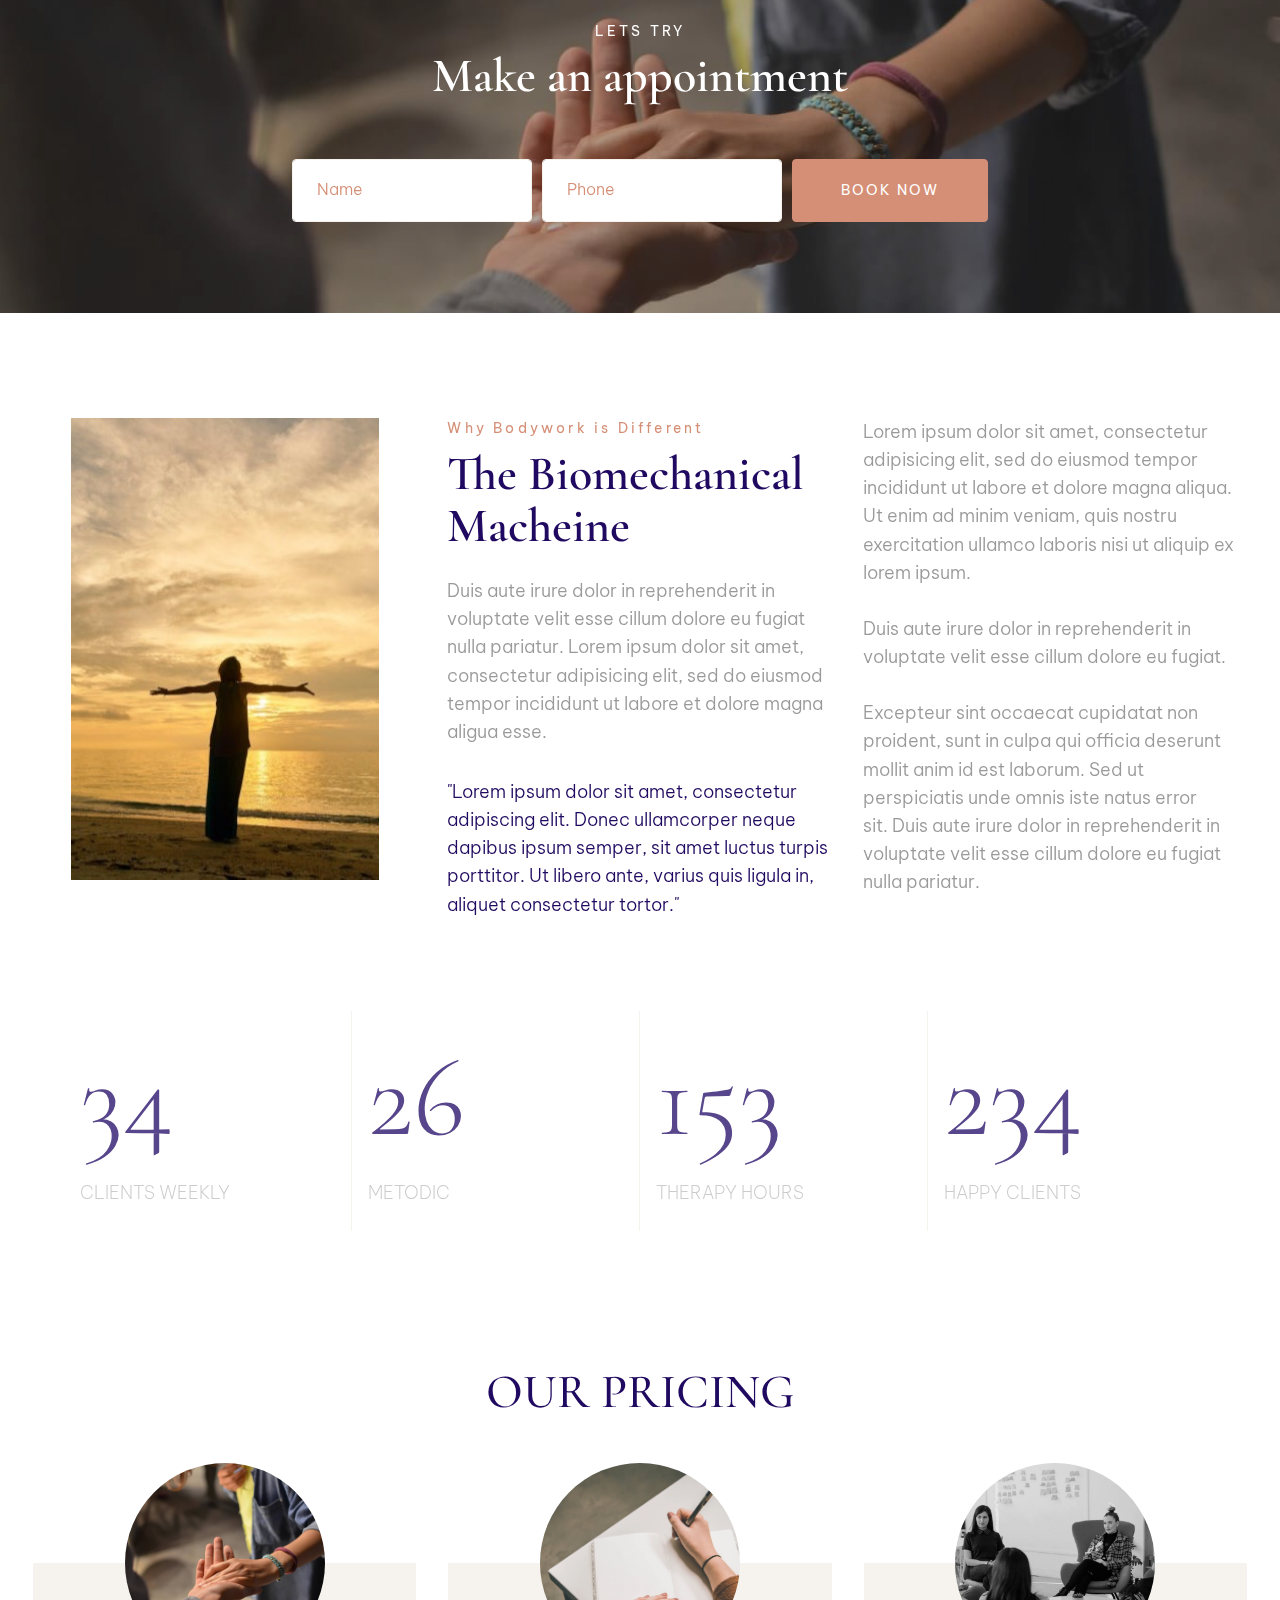
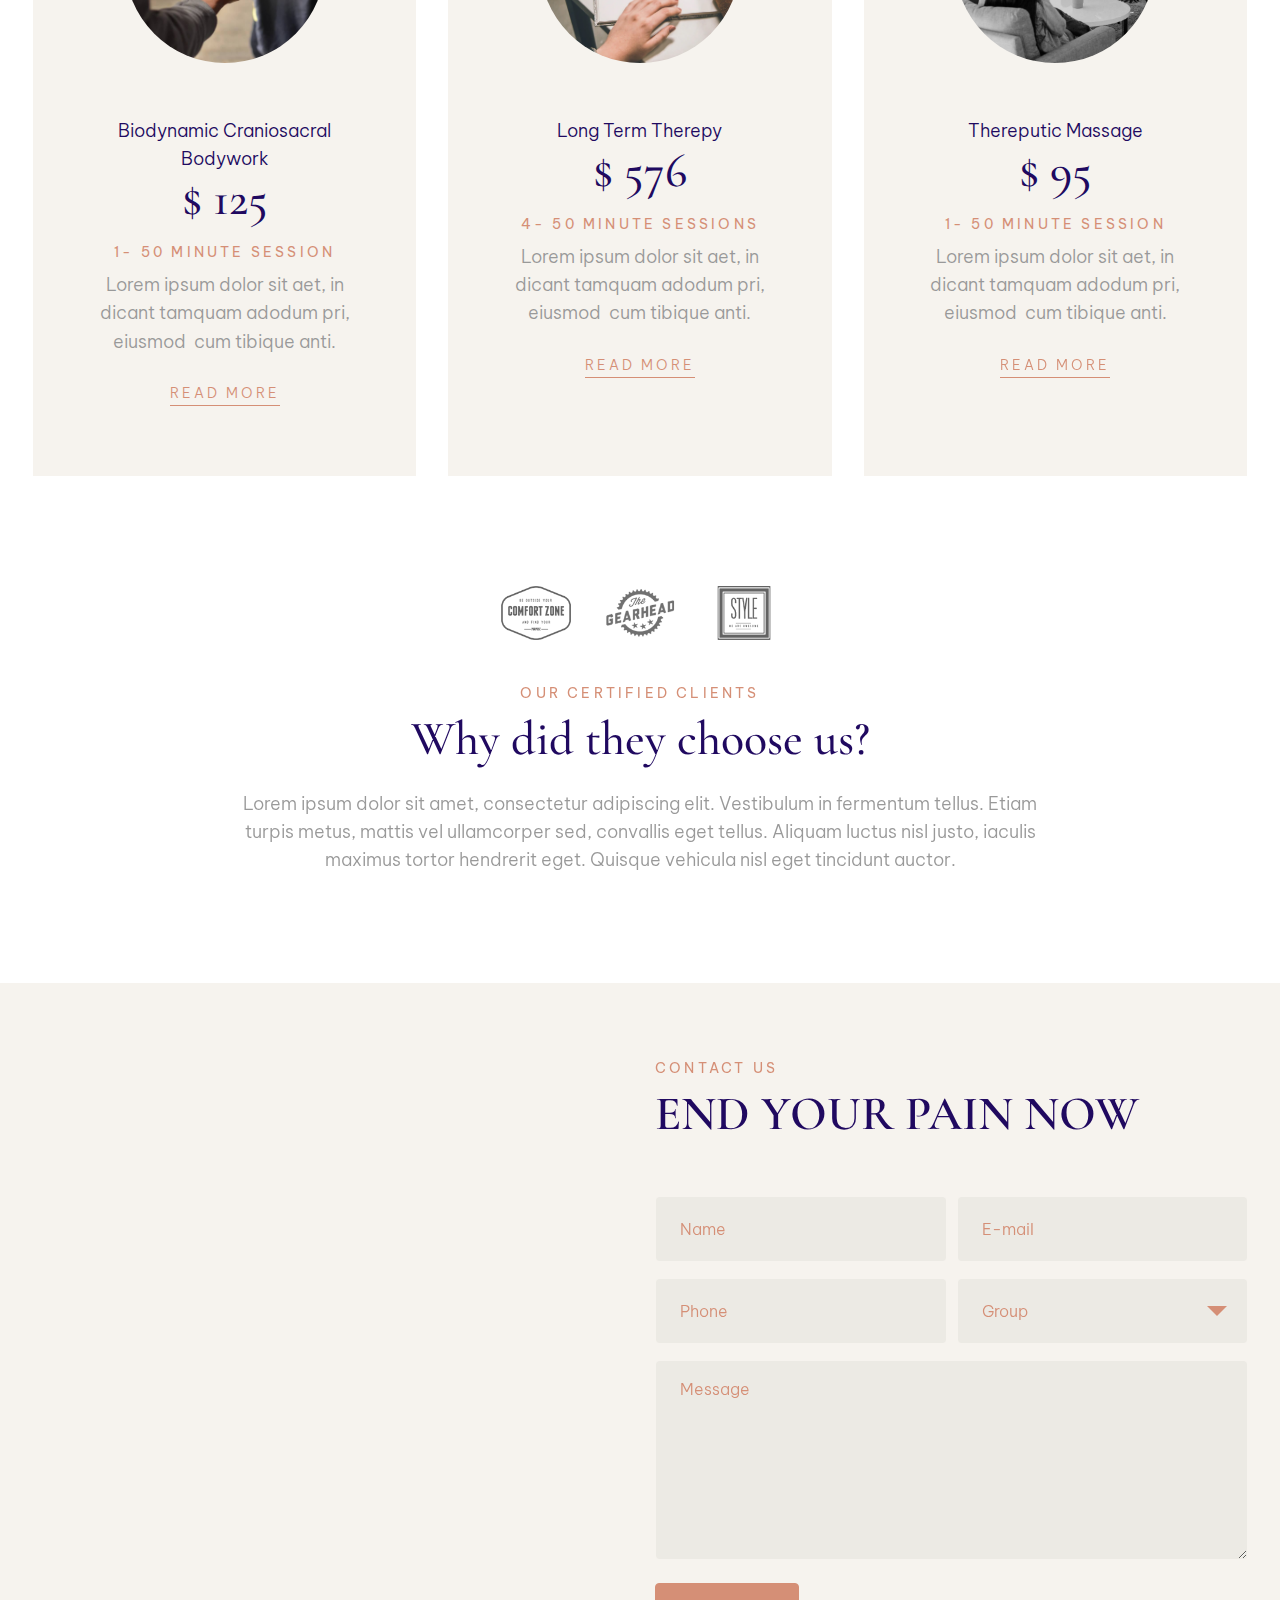
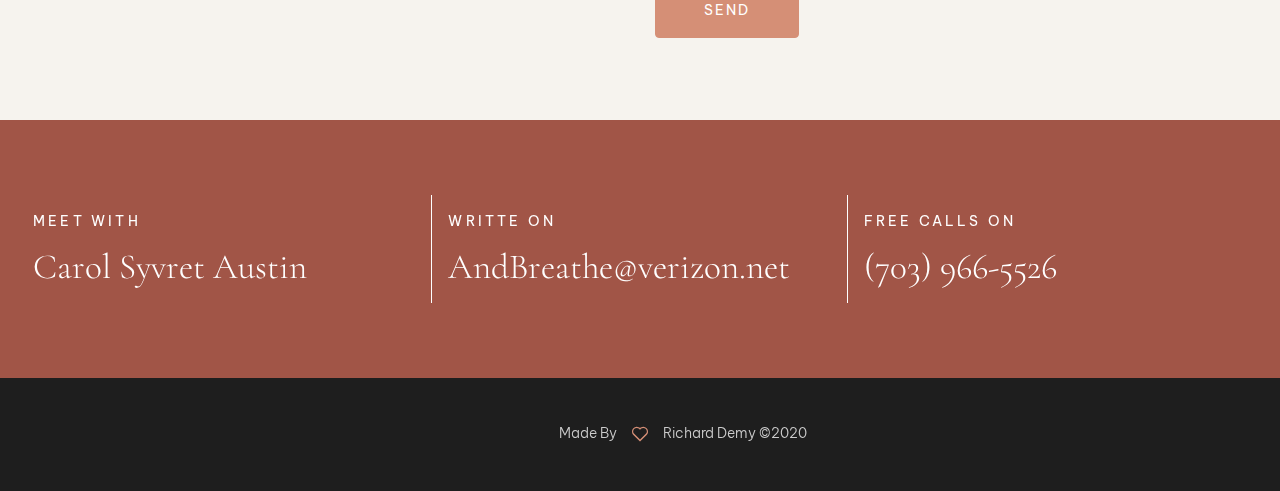
==== commit c16dcb66: "create github pages" ====
--- a/index.html
+++ b/index.html
@@ -485,7 +485,7 @@
         <div class="row">
             <div class="col-lg-7 col-md-12 m-auto mbr-form" data-form-type="formoid">
                 <!--Formbuilder Form-->
-                <form action="https://mobirise.com/" method="POST" class="mbr-form form-with-styler" data-form-title="Form Name"><input type="hidden" name="email" data-form-email="true" value="dltoYsS/odkquKIZ0dDuH6DLWCJ+LB5CvjgcoK+xrR2ZHLUFlGbneCtuZhylaqmD7k8Oc3Xi/kAi4XORRiS0OIXWB/R54Tm4XO8jI+nNwxhK2bdtGXjj2rdQr8xZqvOQ.PaKk9JxU0o70XwB6sqvTvIgp7sGBNnm6YYjz9/XAu4sdL6ARy/137pPFa+3E2dpSad49aNWJrnwQYEbxruVTvUe3gtyH1y9doE5RYGGuxmOYWGbUxy8bqPYBJOpuvAjh">
+                <form action="https://mobirise.com/" method="POST" class="mbr-form form-with-styler" data-form-title="Form Name"><input type="hidden" name="email" data-form-email="true" value="59AY4QdRWLogGhBmtdvA0IEm4Va+4wocDmwHz51UjkBs0pffZ0bBOMuHhFZuMYCmDt1ZluG0JsU/SY7VVxYXy3dX7G3JNh+tu1hoUAg25AHDWW6sEeeCBTlV5gWqeavs.Oc+L/4XTci8kTBUgBQRwDJxkIK6jcOQenInpPUyZxBFB8Karr0CIdW1G4ywyQHnO1n3oAA50VSF8nRkq+VoXy/3x54erJlR5t3TdV3+4xRZfL36KplvvpCN2jOn5TDkM">
                     <div class="form-row">
                         <div hidden="hidden" data-form-alert="" class="alert alert-success col-12">Thanks for filling out
                             the form!</div>
@@ -773,14 +773,14 @@
         <div class="row">
 
             <div class="col-lg-6 map-col col-md-12">
-                <div class="google-map"><iframe frameborder="0" style="border:0" src="https://www.google.com/maps/embed/v1/place?key=AIzaSyCy9r70T3NYf3PhvVflTo0_zdif2_IoIYs&amp;q=place_id:EjIxMzcyIE9sZCBCcmlkZ2UgUmQgIzEwMiwgV29vZGJyaWRnZSwgVkEgMjIxOTIsIFVTQSIkGiIKGxIZChQKEgl7WRO7SFS2iRERaenjcCE_VxDcChIDMTAy" allowfullscreen=""></iframe></div>
+                <div class="google-map"><iframe frameborder="0" style="border:0" src="https://www.google.com/maps/embed/v1/place?key=AIzaSyAEIpgj38KyLFELm2bK9Y7krBkz1K-cMq8&amp;q=place_id:EjIxMzcyIE9sZCBCcmlkZ2UgUmQgIzEwMiwgV29vZGJyaWRnZSwgVkEgMjIxOTIsIFVTQSIkGiIKGxIZChQKEgl7WRO7SFS2iRERaenjcCE_VxDcChIDMTAy" allowfullscreen=""></iframe></div>
             </div>
 
 
 
             <div class="col-lg-6 col-md-12 mbr-form" data-form-type="formoid">
                 <!--Formbuilder Form-->
-                <form action="https://mobirise.com/" method="POST" class="mbr-form form-with-styler" data-form-title="Form Name"><input type="hidden" name="email" data-form-email="true" value="XmfmMzpiYFOzybzpNLc/hIzFVsMfXl6gjAv/FAVeNHaHsH0VgGuG9GrpzfBwKEAfYoNbz+qcn4q9HC0ubrAftOu2HSCYBliSF1Dkq+IEaMpXf0lZrZjH4UkGziY2n8wk.P+cEMubG/WVZfvvKs8J1/fTza8Y561vzFpsdgeO74bJq54xP0blTRMdlcM0AXdZqJLeH7KnM4vcLgBWrzQXYvt5yT6mHaUXPx9lOuPhlO/h04P29nEsYdqJDwdYB3sZQ">
+                <form action="https://mobirise.com/" method="POST" class="mbr-form form-with-styler" data-form-title="Form Name"><input type="hidden" name="email" data-form-email="true" value="TiJ51sw7Qaky3gxHn6SGaZvI88NksElw8joRy0W0dcKAinPy9lTKXrN8E3tewUTgs4B1jMes/lVKghS2bSb8SdF0wu69TsHfUmTdnVde1zdUQsKshjbFE4ge2wRLn5FN.byEj3UGHkTjiFRmvB+yTt/TwOqaVDYs44p0TdPIQQx0xPD1+2eZ7qp+x/O4lP2Mj+hqJ39VQSHQaqLmQ1CXNTOGAtnmng5nzIVtBmDxLJDcsG2QAscXt8qgB+IN4byjX">
                     <div class="form-row">
                         <div hidden="hidden" data-form-alert="" class="alert alert-success col-12">Thanks for filling
                             out the form!</div>
--- a/assets/mobirise/css/mbr-additional.css
+++ b/assets/mobirise/css/mbr-additional.css
@@ -593,7 +593,7 @@
 .cid-rT64A8Ic5u {
   padding-top: 225px;
   padding-bottom: 195px;
-  background-image: url("../../../assets/images/background1.jpg");
+  background-image: url("../../../assets/images/mbr-620x438.jpg");
 }
 .cid-rT64A8Ic5u H2 {
   color: #d58f76;
--- a/assets/mobirise/css/mbr-additional.css
+++ b/assets/mobirise/css/mbr-additional.css
@@ -593,7 +593,7 @@
 .cid-rT64A8Ic5u {
   padding-top: 225px;
   padding-bottom: 195px;
-  background-image: url("../../../assets/images/background1.jpg");
+  background-image: url("../../../assets/images/mbr-620x438.jpg");
 }
 .cid-rT64A8Ic5u H2 {
   color: #d58f76;
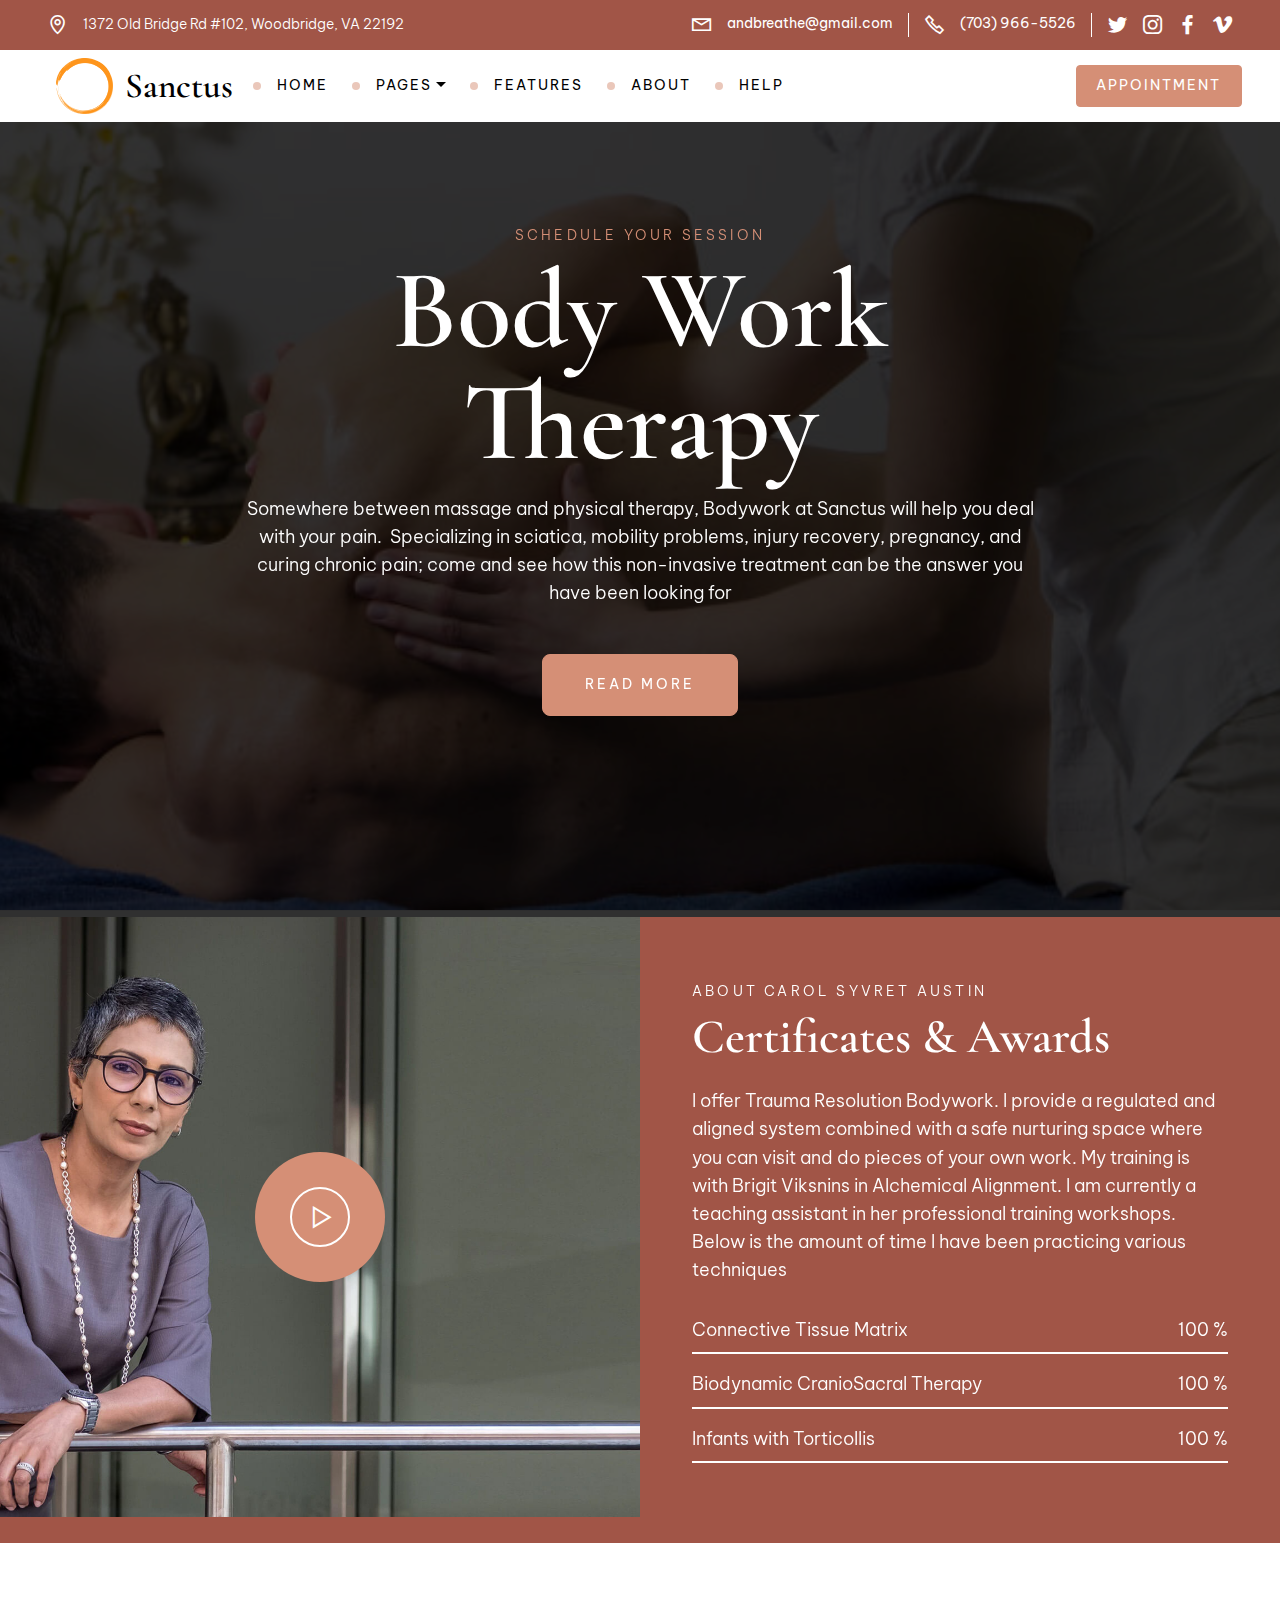
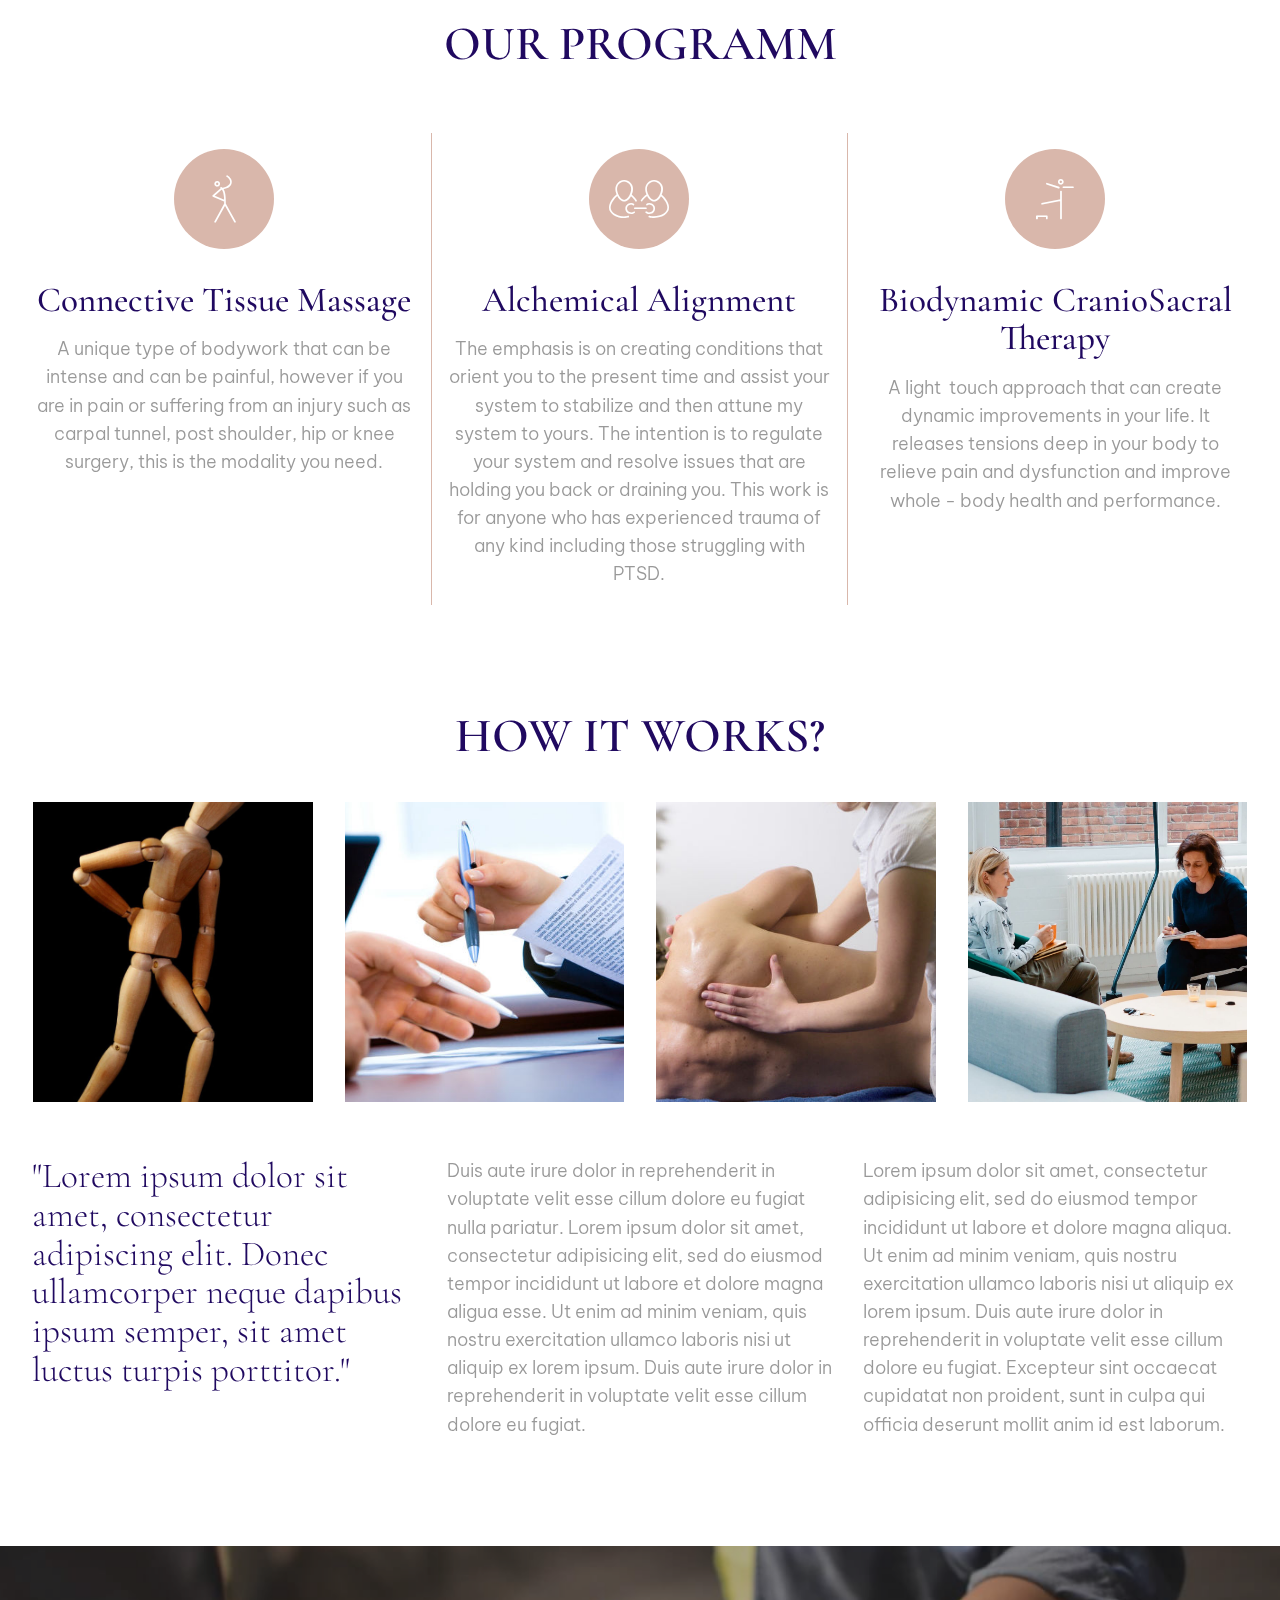
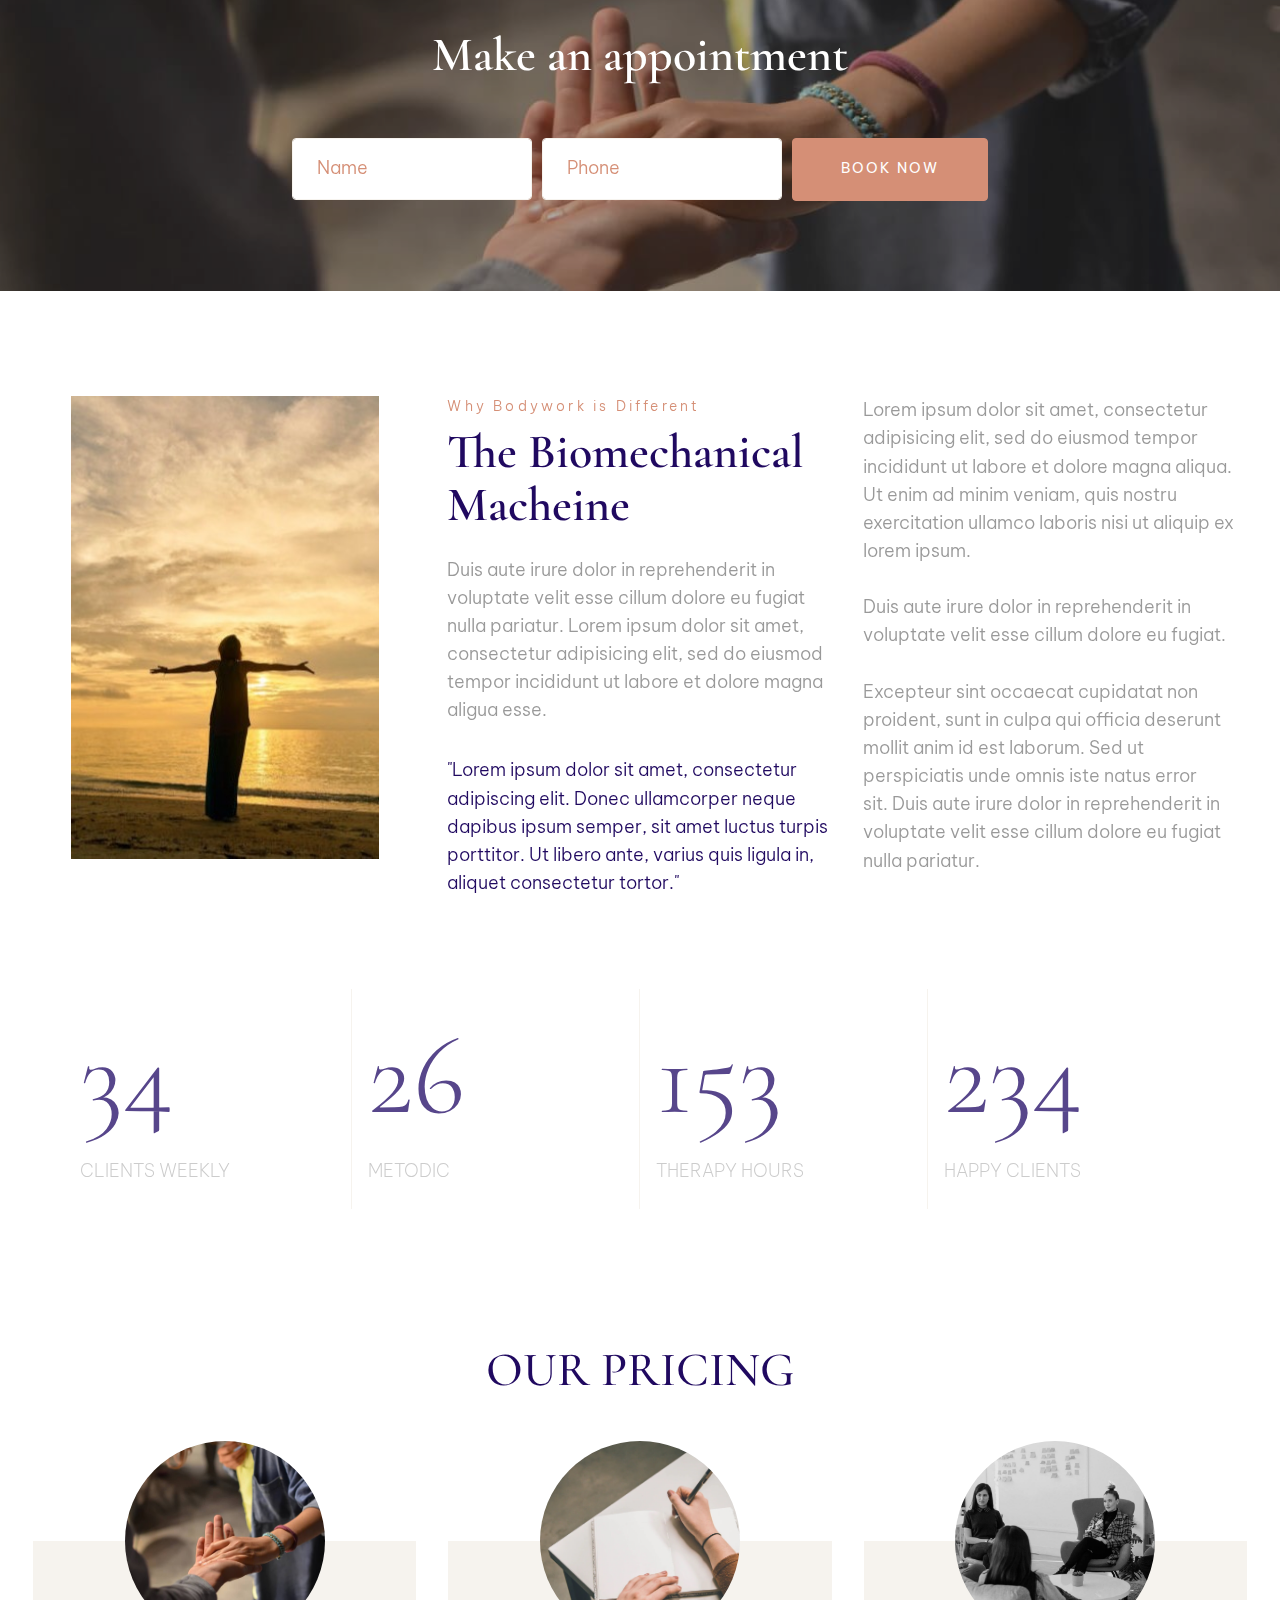
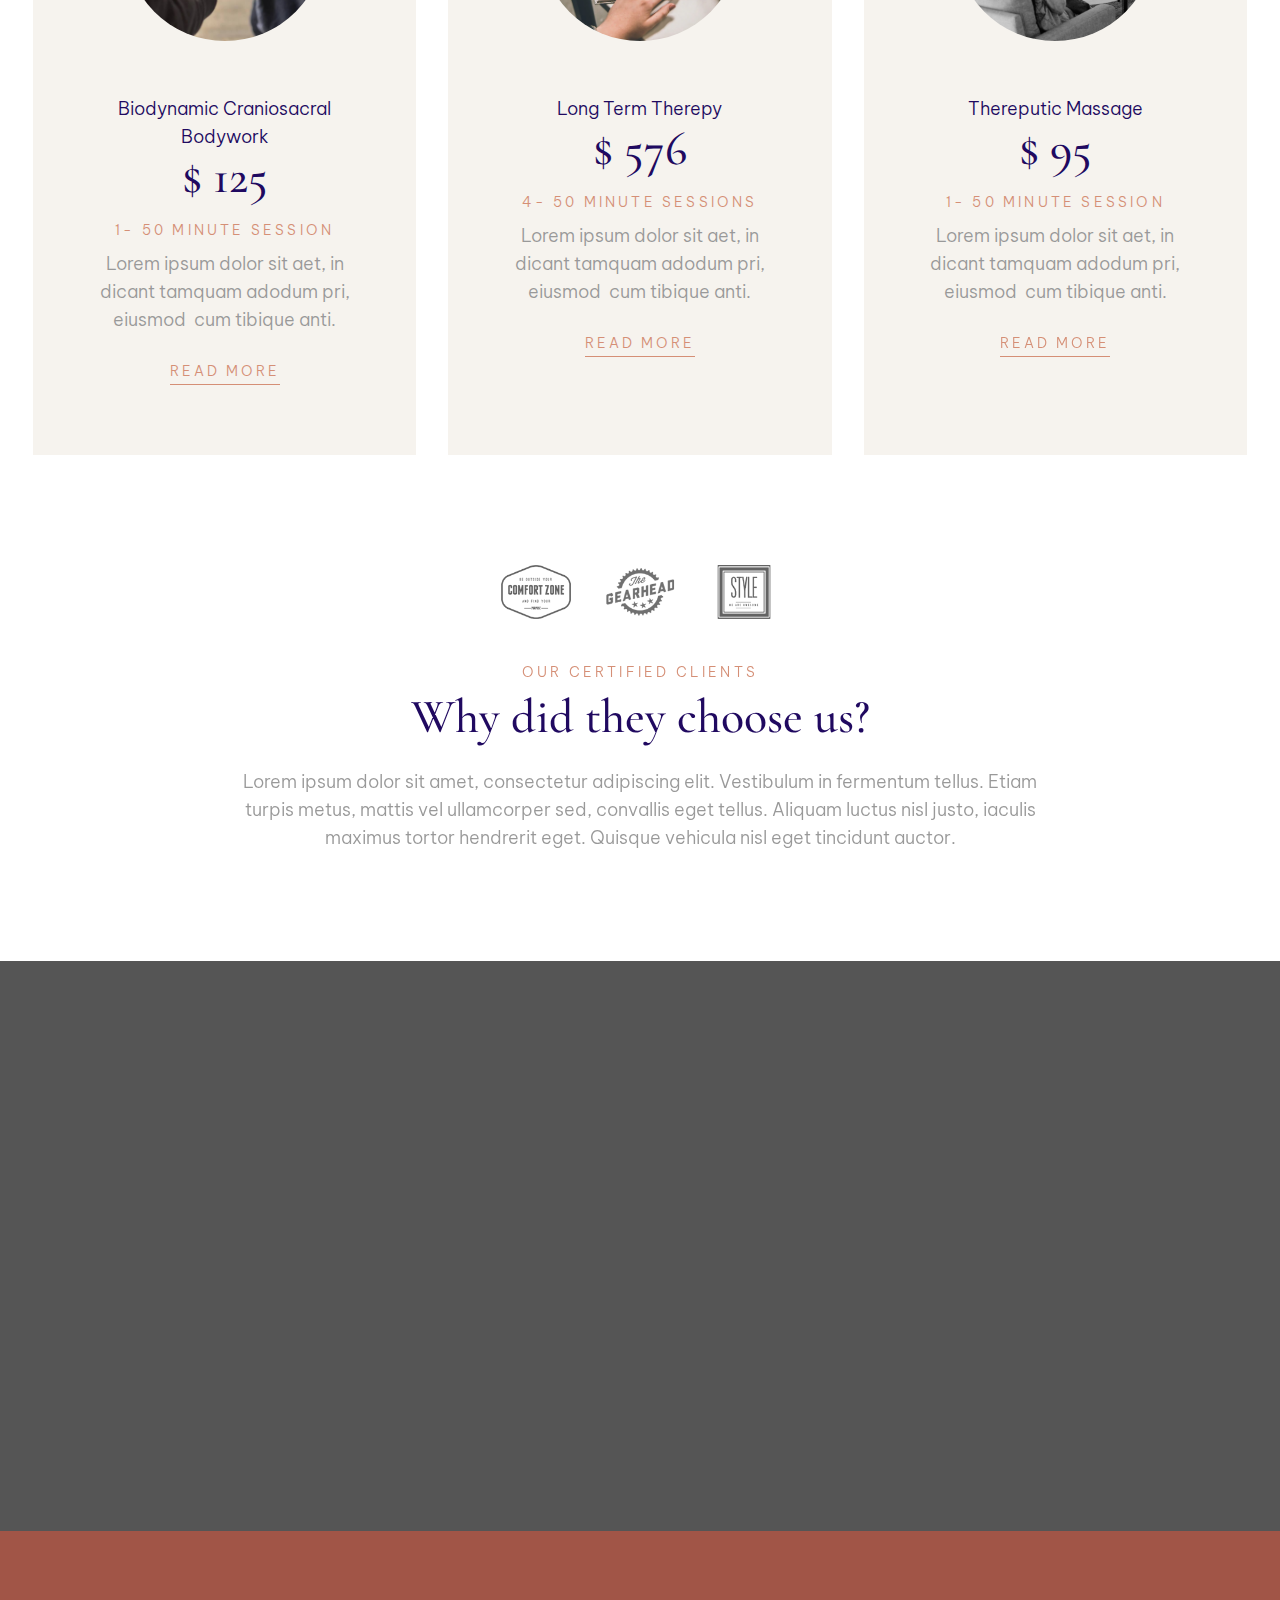
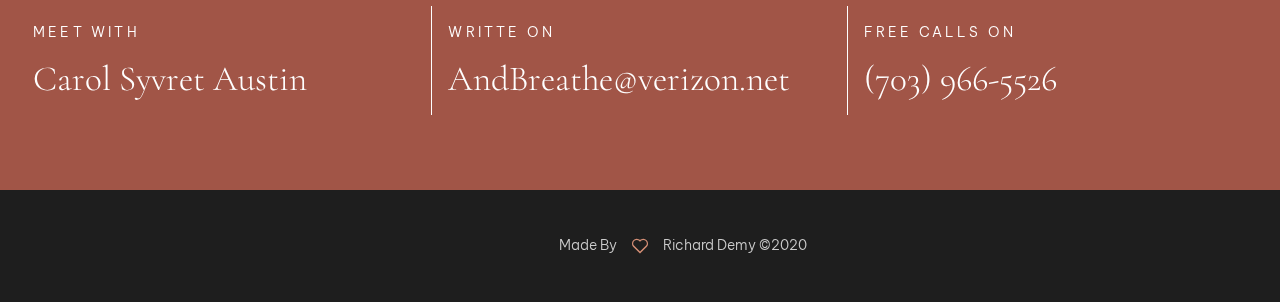
==== commit e9bb8643: "create github pages" ====
--- a/index.html
+++ b/index.html
@@ -1,36 +1,38 @@
 <!DOCTYPE html>
 <html  >
 <head>
-  
+  <!-- Site made with Mobirise Website Builder v5.2.0, https://mobirise.com -->
   <meta charset="UTF-8">
   <meta http-equiv="X-UA-Compatible" content="IE=edge">
-  
+  <meta name="generator" content="Mobirise v5.2.0, mobirise.com">
   <meta name="viewport" content="width=device-width, initial-scale=1, minimum-scale=1">
   <link rel="shortcut icon" href="assets/images/mbr-favicon.png" type="image/x-icon">
   <meta name="description" content="">
   
   
   <title>Home</title>
-  <link rel="stylesheet" href="assets/icons-mind/style.css">
   <link rel="stylesheet" href="assets/web/assets/mobirise-icons2/mobirise2.css">
   <link rel="stylesheet" href="assets/web/assets/mobirise-icons/mobirise-icons.css">
+  <link rel="stylesheet" href="assets/icons-mind/style.css">
   <link rel="stylesheet" href="assets/tether/tether.min.css">
-  <link rel="stylesheet" href="assets/facebook-plugin/style.css">
   <link rel="stylesheet" href="assets/bootstrap/css/bootstrap.min.css">
   <link rel="stylesheet" href="assets/bootstrap/css/bootstrap-grid.min.css">
   <link rel="stylesheet" href="assets/bootstrap/css/bootstrap-reboot.min.css">
+  <link rel="stylesheet" href="assets/formstyler/jquery.formstyler.css">
+  <link rel="stylesheet" href="assets/formstyler/jquery.formstyler.theme.css">
   <link rel="stylesheet" href="assets/datepicker/jquery.datetimepicker.min.css">
   <link rel="stylesheet" href="assets/dropdown/css/style.css">
-  <link rel="stylesheet" href="assets/formstyler/jquery.formstyler.css">
-  <link rel="stylesheet" href="assets/formstyler/jquery.formstyler.theme.css">
   <link rel="stylesheet" href="assets/socicon/css/styles.css">
   <link rel="stylesheet" href="assets/theme/css/style.css">
+  <link rel="stylesheet" href="assets/recaptcha.css">
   <link rel="preload" as="style" href="assets/mobirise/css/mbr-additional.css"><link rel="stylesheet" href="assets/mobirise/css/mbr-additional.css" type="text/css">
+  
   
   
   
 </head>
 <body>
+  
   <section class="menu cid-rT64G7yRoO" once="menu" id="menu1-t">
 
     
@@ -87,11 +89,11 @@
             <div class="menu-logo">
                 <div class="navbar-brand">
                     <span class="navbar-logo">
-                        <a href="#">
-                            <img src="assets/images/mbr-112x111.png" alt="" title="" style="height: 3.5rem;">
+                        <a href="https://mobirise.com">
+                            <img src="assets/images/mbr-112x111.png" alt="Mobirise" title="" style="height: 3.5rem;">
                         </a>
                     </span>
-                    <span class="navbar-caption-wrap"><a href="#" class="brand-name mbr-black text-black mbr-bold display-5">Sanctus</a></span>
+                    <span class="navbar-caption-wrap"><a href="https://mobirise.com" class="brand-name mbr-black text-black mbr-bold display-5">Sanctus</a></span>
                 </div>
             </div>
 
@@ -99,35 +101,35 @@
 
             <div class="collapse navbar-collapse" id="navbarSupportedContent">
                 <ul class="navbar-nav nav-dropdown js-float-line" data-app-modern-menu="true"><li class="nav-item">
-                        <a class="nav-link link mbr-black text-black display-4" href="#">
+                        <a class="nav-link link mbr-black text-black display-4" href="https://mobirise.com">
                             HOME</a>
                     </li>
                     <li class="nav-item dropdown">
-                        <a class="nav-link link mbr-black dropdown-toggle text-black display-4" href="#" data-toggle="dropdown-submenu" aria-expanded="false">PAGES</a>
+                        <a class="nav-link link mbr-black dropdown-toggle text-black display-4" href="https://mobirise.com" data-toggle="dropdown-submenu" aria-expanded="false">PAGES</a>
                         <div class="dropdown-menu">
-                            <a class="mbr-black dropdown-item text-black display-4" href="#">ABOUT
+                            <a class="mbr-black dropdown-item text-black display-4" href="https://mobirise.com">ABOUT
                                 US</a>
-                            <a class="mbr-black dropdown-item text-black display-4" href="#" aria-expanded="false">OUR FEATURES</a>
-                            <a class="mbr-black dropdown-item text-black display-4" href="#" aria-expanded="false">MORE INFO</a>
+                            <a class="mbr-black dropdown-item text-black display-4" href="https://mobirise.com" aria-expanded="false">OUR FEATURES</a>
+                            <a class="mbr-black dropdown-item text-black display-4" href="https://mobirise.com" aria-expanded="false">MORE INFO</a>
                         </div>
                     </li>
 
                     <li class="nav-item">
-                        <a class="nav-link link mbr-black text-black display-4" href="#" aria-expanded="false">FEATURES</a>
+                        <a class="nav-link link mbr-black text-black display-4" href="https://mobirise.com" aria-expanded="false">FEATURES</a>
 
                     </li>
 
                     <li class="nav-item">
-                        <a class="nav-link link mbr-black text-black display-4" href="#">
+                        <a class="nav-link link mbr-black text-black display-4" href="https://mobirise.com">
                             ABOUT</a>
                     </li>
 
                     <li class="nav-item">
-                        <a class="nav-link link mbr-black text-black display-4" href="#">
+                        <a class="nav-link link mbr-black text-black display-4" href="https://mobirise.com">
                             HELP</a>
                     </li></ul>
 
-                <div class="navbar-buttons mbr-section-btn"><a class="btn btn-sm btn-primary display-4" href="#"> APPOINTMENT</a></div>
+                <div class="navbar-buttons mbr-section-btn"><a class="btn btn-sm btn-primary display-4" href="https://mobirise.com"> APPOINTMENT</a></div>
 
             </div>
             <button class="navbar-toggler " type="button" data-toggle="collapse" data-target="#navbarSupportedContent" aria-controls="navbarSupportedContent" aria-expanded="false" aria-label="Toggle navigation">
@@ -153,7 +155,7 @@
 
     
 
-    <div class="mbr-overlay" style="background-color: rgb(0, 0, 0); opacity: 0.8;"></div>
+    <div class="mbr-overlay" style="opacity: 0.8; background-color: rgb(0, 0, 0);"></div>
 
     <div class="container align-center">
         <div class="row justify-content-center">
@@ -162,7 +164,7 @@
                     SCHEDULE YOUR SESSION</h2>
                 <h1 class="mbr-section-title mbr-bold mbr-white pb-2 mbr-fonts-style display-1">Body Work<br>Therapy</h1>
                 <p class="mbr-text pb-4 mbr-white mbr-regular mbr-fonts-style display-7">Somewhere between massage and physical therapy, Bodywork at Sanctus will help you deal with your pain. &nbsp;Specializing in sciatica, mobility problems, injury recovery, pregnancy, and curing chronic pain; come and see how this non-invasive treatment can be the answer you have been looking for<br></p>
-                <div class="mbr-section-btn"><a class="btn btn-md btn-primary display-4" href="#">READ MORE</a></div>
+                <div class="mbr-section-btn"><a class="btn btn-md btn-primary display-4" href="https://mobirise.co">READ MORE</a></div>
             </div>
         </div>
     </div>
@@ -321,7 +323,7 @@
 
                     <span class="mbr-iconfont imind-affiliate"></span>
                     <div class="card-box">
-                        <h4 class="card-title  mbr-semibold pb-3 mbr-black mbr-fonts-style display-5">Alchemical Alignment</h4>
+                        <h4 class="card-title mbr-semibold pb-3 mbr-black mbr-fonts-style display-5">Alchemical Alignment</h4>
                         <p class="card-text mbr-regular mbr-black mbr-fonts-style display-7">The emphasis is on creating conditions that orient you to the present time and assist your system to stabilize and then attune my system to yours.  The intention is to regulate your system and resolve issues that are holding you back or draining you.   This work is for anyone who has experienced trauma of any kind including those struggling with PTSD. </p>
                     </div>
 
@@ -363,7 +365,7 @@
                 <div class="card-wrapper">
 
                     <div class="img-wrapper">
-                        <img src="assets/images/mbr-620x930.jpg" alt="" title="">
+                        <img src="assets/images/mbr-620x930.jpg" alt="Mobirise" title="">
                         <div class="content-wrap">
                             <h5 class="card-title align-center mbr-semibold mbr-black mbr-fonts-style display-5">
                                 Unresolved</h5>
@@ -377,7 +379,7 @@
                 <div class="card-wrapper">
 
                     <div class="img-wrapper">
-                        <img src="assets/images/mbr-620x413.jpg" alt="" title="">
+                        <img src="assets/images/mbr-620x413.jpg" alt="Mobirise" title="">
 
                         <div class="content-wrap">
                             <h5 class="card-title align-center mbr-semibold mbr-black mbr-fonts-style display-5">
@@ -394,7 +396,7 @@
                 <div class="card-wrapper">
 
                     <div class="img-wrapper">
-                        <img src="assets/images/mbr-620x438.jpg" alt="" title="">
+                        <img src="assets/images/mbr-620x438.jpg" alt="Mobirise" title="">
 
                         <div class="content-wrap">
                             <h5 class="card-title align-center mbr-semibold mbr-black mbr-fonts-style display-5">
@@ -411,7 +413,7 @@
                 <div class="card-wrapper">
 
                     <div class="img-wrapper">
-                        <img src="assets/images/background1.jpg" alt="">
+                        <img src="assets/images/background1.jpg" alt="Mobirise">
 
                         <div class="content-wrap">
                             <h5 class="card-title align-center mbr-semibold mbr-black mbr-fonts-style display-5">
@@ -485,7 +487,7 @@
         <div class="row">
             <div class="col-lg-7 col-md-12 m-auto mbr-form" data-form-type="formoid">
                 <!--Formbuilder Form-->
-                <form action="https://mobirise.com/" method="POST" class="mbr-form form-with-styler" data-form-title="Form Name"><input type="hidden" name="email" data-form-email="true" value="59AY4QdRWLogGhBmtdvA0IEm4Va+4wocDmwHz51UjkBs0pffZ0bBOMuHhFZuMYCmDt1ZluG0JsU/SY7VVxYXy3dX7G3JNh+tu1hoUAg25AHDWW6sEeeCBTlV5gWqeavs.Oc+L/4XTci8kTBUgBQRwDJxkIK6jcOQenInpPUyZxBFB8Karr0CIdW1G4ywyQHnO1n3oAA50VSF8nRkq+VoXy/3x54erJlR5t3TdV3+4xRZfL36KplvvpCN2jOn5TDkM">
+                <form action="https://mobirise.eu/" method="POST" class="mbr-form form-with-styler" data-form-title="Form Name"><input type="hidden" name="email" data-form-email="true" value="BEI5Vr1K3LTr+QzYhyFqozt14o5JGoQQeNZUgUvvCAg4546C4ulYeAUxubWHKLvefMmuKb22wPfwmo/jV6zK88LTNf6sm0tvw2YoRdnv4jaeIe1glYSd0xCdBez8IiY8">
                     <div class="form-row">
                         <div hidden="hidden" data-form-alert="" class="alert alert-success col-12">Thanks for filling out
                             the form!</div>
@@ -494,7 +496,7 @@
                     </div>
                     <div class="dragArea form-row">
                         <div class="col-lg-12 col-md-12 col-sm-12">
-                            <h6 class="mbr-section-subtitle mbr-fonts-style display-4">LETS TRY</h6>
+                            <h6 class="mbr-section-subtitle mbr-fonts-style display-4"></h6>
                         </div>
                         <div class="col-lg-12 col-md-12 col-sm-12">
                             <h5 class="mbr-bold mbr-fonts-style pb-5 display-2">Make an appointment
@@ -525,7 +527,7 @@
         <div class="row justify-content-center">
 
             <div class="img-col col-12 md-pb col-md-6 align-center col-lg-4">
-                <img src="assets/images/mbr-680x453.jpeg" alt="" title="">
+                <img src="assets/images/mbr-680x453.jpeg" alt="Mobirise" title="">
 
             </div>
 
@@ -651,14 +653,14 @@
                 <div class="card-wrapper">
 
                     <div class="img-wrapper">
-                        <img src="assets/images/02.jpg" alt="">
+                        <img src="assets/images/02.jpg" alt="Mobirise">
                     </div>
                     <div class="card-box align-center">
                         <h4 class="card-subtitle align-center mbr-regular mbr-black mbr-fonts-style display-7">Biodynamic Craniosacral Bodywork</h4>
-                        <h5 class="mbr-price pb-2  mbr-semibold mbr-fonts-style display-2">
+                        <h5 class="mbr-price pb-2 mbr-semibold mbr-fonts-style display-2">
                             $ 125</h5>
                         <h6 class="mbr-section-subtitle align-center mbr-regular mbr-black mbr-fonts-style display-4">1- 50 MINUTE SESSION</h6>
-                        <p class="mbr-text pb-2  mbr-regular mbr-fonts-style display-7">Lorem ipsum dolor sit aet, in
+                        <p class="mbr-text pb-2 mbr-regular mbr-fonts-style display-7">Lorem ipsum dolor sit aet, in
                             dicant tamquam adodum pri, eiusmod &nbsp;cum tibique anti.
                         </p>
                         <div class="link-align">
@@ -674,14 +676,14 @@
                 <div class="card-wrapper">
 
                     <div class="img-wrapper">
-                        <img src="assets/images/03.jpg" alt="">
+                        <img src="assets/images/03.jpg" alt="Mobirise">
                     </div>
                     <div class="card-box align-center">
                         <h4 class="card-subtitle align-center mbr-regular mbr-black mbr-fonts-style display-7">Long Term Therepy</h4>
-                        <h5 class="mbr-price pb-2  mbr-semibold mbr-fonts-style display-2">$ 576</h5>
+                        <h5 class="mbr-price pb-2 mbr-semibold mbr-fonts-style display-2">$ 576</h5>
                         <h6 class="mbr-section-subtitle align-center mbr-regular mbr-black mbr-fonts-style display-4">
                             4- 50 MINUTE SESSIONS</h6>
-                        <p class="mbr-text pb-2  mbr-regular mbr-fonts-style display-7">Lorem ipsum dolor sit aet, in
+                        <p class="mbr-text pb-2 mbr-regular mbr-fonts-style display-7">Lorem ipsum dolor sit aet, in
                             dicant tamquam adodum pri, eiusmod &nbsp;cum tibique anti.
                         </p>
                         <div class="link-align">
@@ -699,14 +701,14 @@
                 <div class="card-wrapper">
 
                     <div class="img-wrapper">
-                        <img src="assets/images/background4.jpg" alt="">
+                        <img src="assets/images/background4.jpg" alt="Mobirise">
                     </div>
                     <div class="card-box align-center">
                         <h4 class="card-subtitle align-center mbr-regular mbr-black mbr-fonts-style display-7">
                             Thereputic Massage</h4>
-                        <h5 class="mbr-price pb-2  mbr-semibold mbr-fonts-style display-2">$ 95</h5>
+                        <h5 class="mbr-price pb-2 mbr-semibold mbr-fonts-style display-2">$ 95</h5>
                         <h6 class="mbr-section-subtitle align-center mbr-regular mbr-black mbr-fonts-style display-4">1- 50 MINUTE SESSION</h6>
-                        <p class="mbr-text pb-2  mbr-regular mbr-fonts-style display-7">Lorem ipsum dolor sit aet, in
+                        <p class="mbr-text pb-2 mbr-regular mbr-fonts-style display-7">Lorem ipsum dolor sit aet, in
                             dicant tamquam adodum pri, eiusmod &nbsp;cum tibique anti.
                         </p>
                         <div class="link-align">
@@ -766,61 +768,10 @@
     </div>
 </section>
 
-<section class="form cid-rT64DFVSER" id="map2-q">
-    
-    
-    <div class="container">
-        <div class="row">
-
-            <div class="col-lg-6 map-col col-md-12">
-                <div class="google-map"><iframe frameborder="0" style="border:0" src="https://www.google.com/maps/embed/v1/place?key=AIzaSyAEIpgj38KyLFELm2bK9Y7krBkz1K-cMq8&amp;q=place_id:EjIxMzcyIE9sZCBCcmlkZ2UgUmQgIzEwMiwgV29vZGJyaWRnZSwgVkEgMjIxOTIsIFVTQSIkGiIKGxIZChQKEgl7WRO7SFS2iRERaenjcCE_VxDcChIDMTAy" allowfullscreen=""></iframe></div>
-            </div>
-
-
-
-            <div class="col-lg-6 col-md-12 mbr-form" data-form-type="formoid">
-                <!--Formbuilder Form-->
-                <form action="https://mobirise.com/" method="POST" class="mbr-form form-with-styler" data-form-title="Form Name"><input type="hidden" name="email" data-form-email="true" value="TiJ51sw7Qaky3gxHn6SGaZvI88NksElw8joRy0W0dcKAinPy9lTKXrN8E3tewUTgs4B1jMes/lVKghS2bSb8SdF0wu69TsHfUmTdnVde1zdUQsKshjbFE4ge2wRLn5FN.byEj3UGHkTjiFRmvB+yTt/TwOqaVDYs44p0TdPIQQx0xPD1+2eZ7qp+x/O4lP2Mj+hqJ39VQSHQaqLmQ1CXNTOGAtnmng5nzIVtBmDxLJDcsG2QAscXt8qgB+IN4byjX">
-                    <div class="form-row">
-                        <div hidden="hidden" data-form-alert="" class="alert alert-success col-12">Thanks for filling
-                            out the form!</div>
-                        <div hidden="hidden" data-form-alert-danger="" class="alert alert-danger col-12">Oops...! some
-                            problem!</div>
-                    </div>
-                    <div class="dragArea form-row">
-                        <div class="col-lg-12 col-md-12 col-sm-12">
-                            <h6 class="mbr-section-subtitle align-left mbr-fonts-style display-4">
-                                CONTACT US</h6>
-                        </div>
-                        <div class="col-lg-12 col-md-12 col-sm-12">
-                            <h5 class="mbr-bold align-left mbr-fonts-style pb-5 display-2">END YOUR PAIN NOW</h5>
-                        </div>
-                        <div data-for="name" class="col-lg-6 col-md-12 col-sm-12 form-group">
-                            <input type="text" name="name" placeholder="Name" data-form-field="name" class="form-control display-7" value="" id="name-map2-q">
-                        </div>
-                        <div data-for="email" class="col-lg-6 col-md-12 col-sm-12 form-group">
-                            <input type="email" name="email" placeholder="E-mail" data-form-field="email" class="form-control display-7" value="" id="email-map2-q">
-                        </div>
-                        <div data-for="phone" class="col-lg-6 col-md-12 col-sm-12 form-group">
-                            <input type="url" name="phone" placeholder="Phone" data-form-field="url" class="form-control display-7" value="" id="phone-map2-q">
-                        </div>
-                        <div data-for="select" class="col-lg-6 col-md-12 col-sm-12 form-group">
-                            <select name="select" data-form-field="select" class="form-control display-7" id="select-map2-q">
-                                <option value="Group">Group</option>
-                                <option value="Individual">Individual</option>
-                            </select>
-                        </div>
-                        <div class="col-lg-12 col-md-12 col-sm-12 form-group" data-for="textarea">
-                            <textarea name="textarea" placeholder="Message" data-form-field="textarea" class="form-control display-7" id="textarea-map2-q"></textarea>
-                        </div>
-                        <div class="col-lg-12 col-md-12 col-sm-12 align-left">
-                            <button type="submit" class="btn btn-primary display-4">SEND</button>
-                        </div>
-                    </div>
-                </form>
-                <!--Formbuilder Form-->
-            </div>
-        </div>
+<section class="map3 therapym4_map3 cid-sjEK7YfRbV" id="map3-2">
+    
+    <div class="container">
+        <div class="google-map"><iframe frameborder="0" style="border:0" src="https://www.google.com/maps/embed/v1/place?key=AIzaSyCZI5F_k6S1k46ujh0SNrapM89f7mJxd30&amp;q=1372 old bridge rd. No. 102 woodbridge va 22192" allowfullscreen=""></iframe></div>
     </div>
 </section>
 
@@ -921,25 +872,23 @@
 </section>
 
 
-  <script src="assets/web/assets/jquery/jquery.min.js"></script>
+<script src="assets/web/assets/jquery/jquery.min.js"></script>
   <script src="assets/popper/popper.min.js"></script>
   <script src="assets/tether/tether.min.js"></script>
-  <script src="https://connect.facebook.net/en_US/sdk.js#xfbml=1&version=v2.5"></script>
-  <script src="https://apis.google.com/js/plusone.js"></script>
-  <script src="assets/facebook-plugin/facebook-script.js"></script>
   <script src="assets/bootstrap/js/bootstrap.min.js"></script>
+  <script src="assets/smoothscroll/smooth-scroll.js"></script>
+  <script src="assets/parallax/jarallax.min.js"></script>
   <script src="assets/playervimeo/vimeo_player.js"></script>
-  <script src="assets/smoothscroll/smooth-scroll.js"></script>
+  <script src="assets/formstyler/jquery.formstyler.js"></script>
+  <script src="assets/formstyler/jquery.formstyler.min.js"></script>
   <script src="assets/datepicker/jquery.datetimepicker.full.js"></script>
   <script src="assets/viewportchecker/jquery.viewportchecker.js"></script>
   <script src="assets/dropdown/js/nav-dropdown.js"></script>
   <script src="assets/dropdown/js/navbar-dropdown.js"></script>
   <script src="assets/touchswipe/jquery.touch-swipe.min.js"></script>
-  <script src="assets/formstyler/jquery.formstyler.js"></script>
-  <script src="assets/formstyler/jquery.formstyler.min.js"></script>
-  <script src="assets/parallax/jarallax.min.js"></script>
   <script src="assets/theme/js/script.js"></script>
-  <script src="assets/formoid/formoid.min.js"></script>
+  <script src="assets/formoid.min.js"></script>
+  
   
   
 </body>
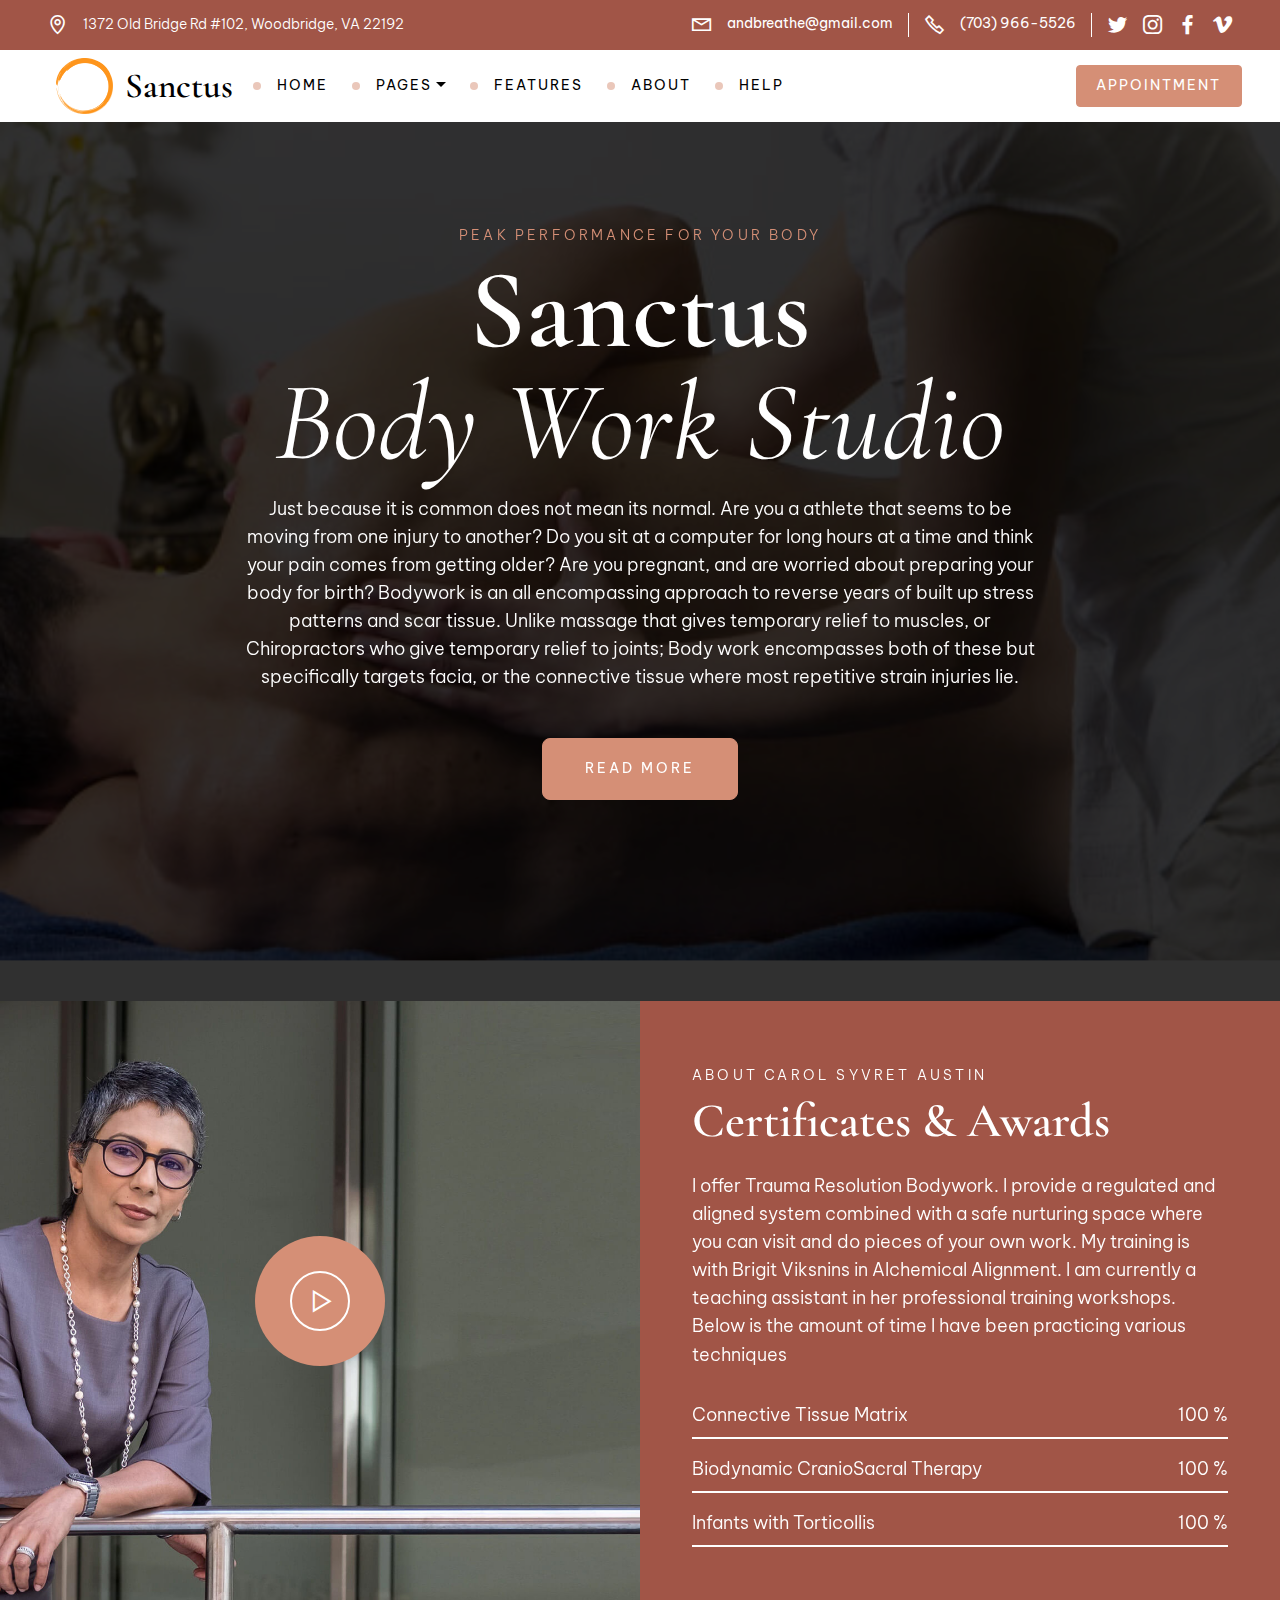
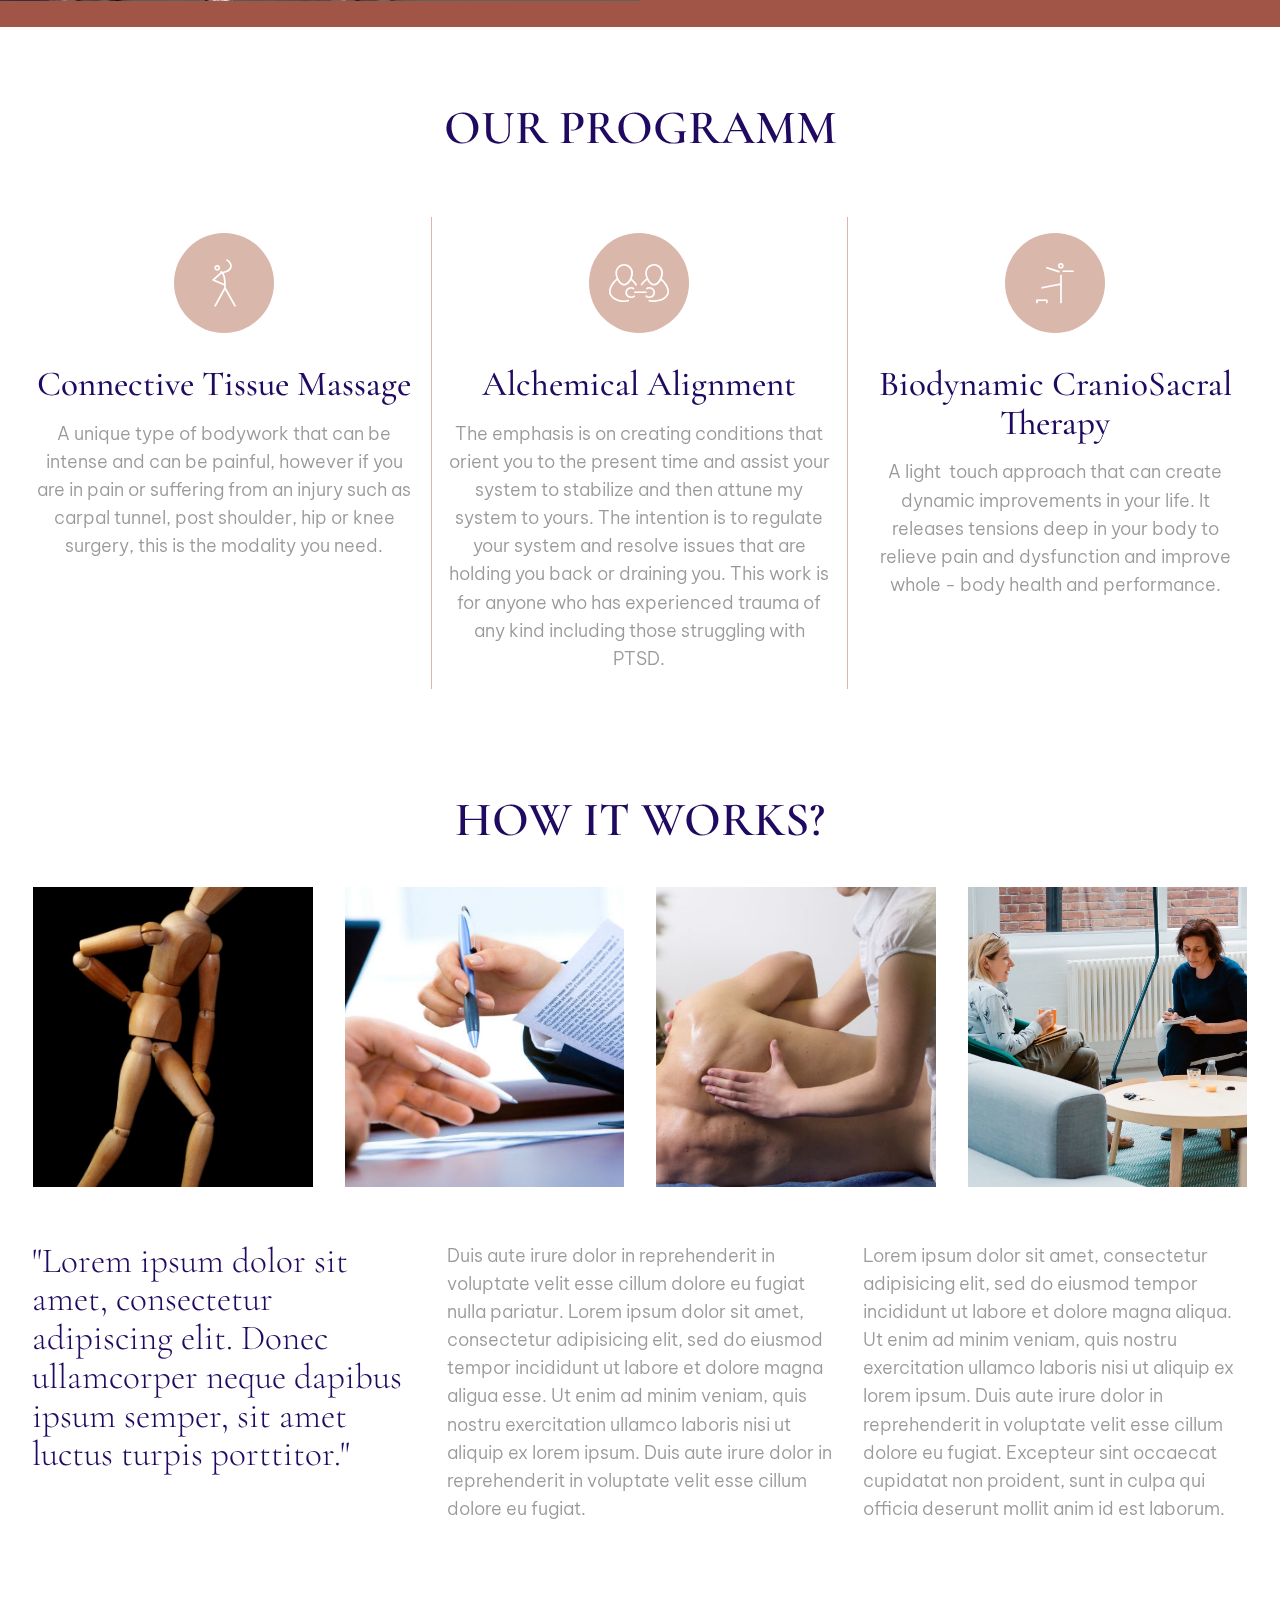
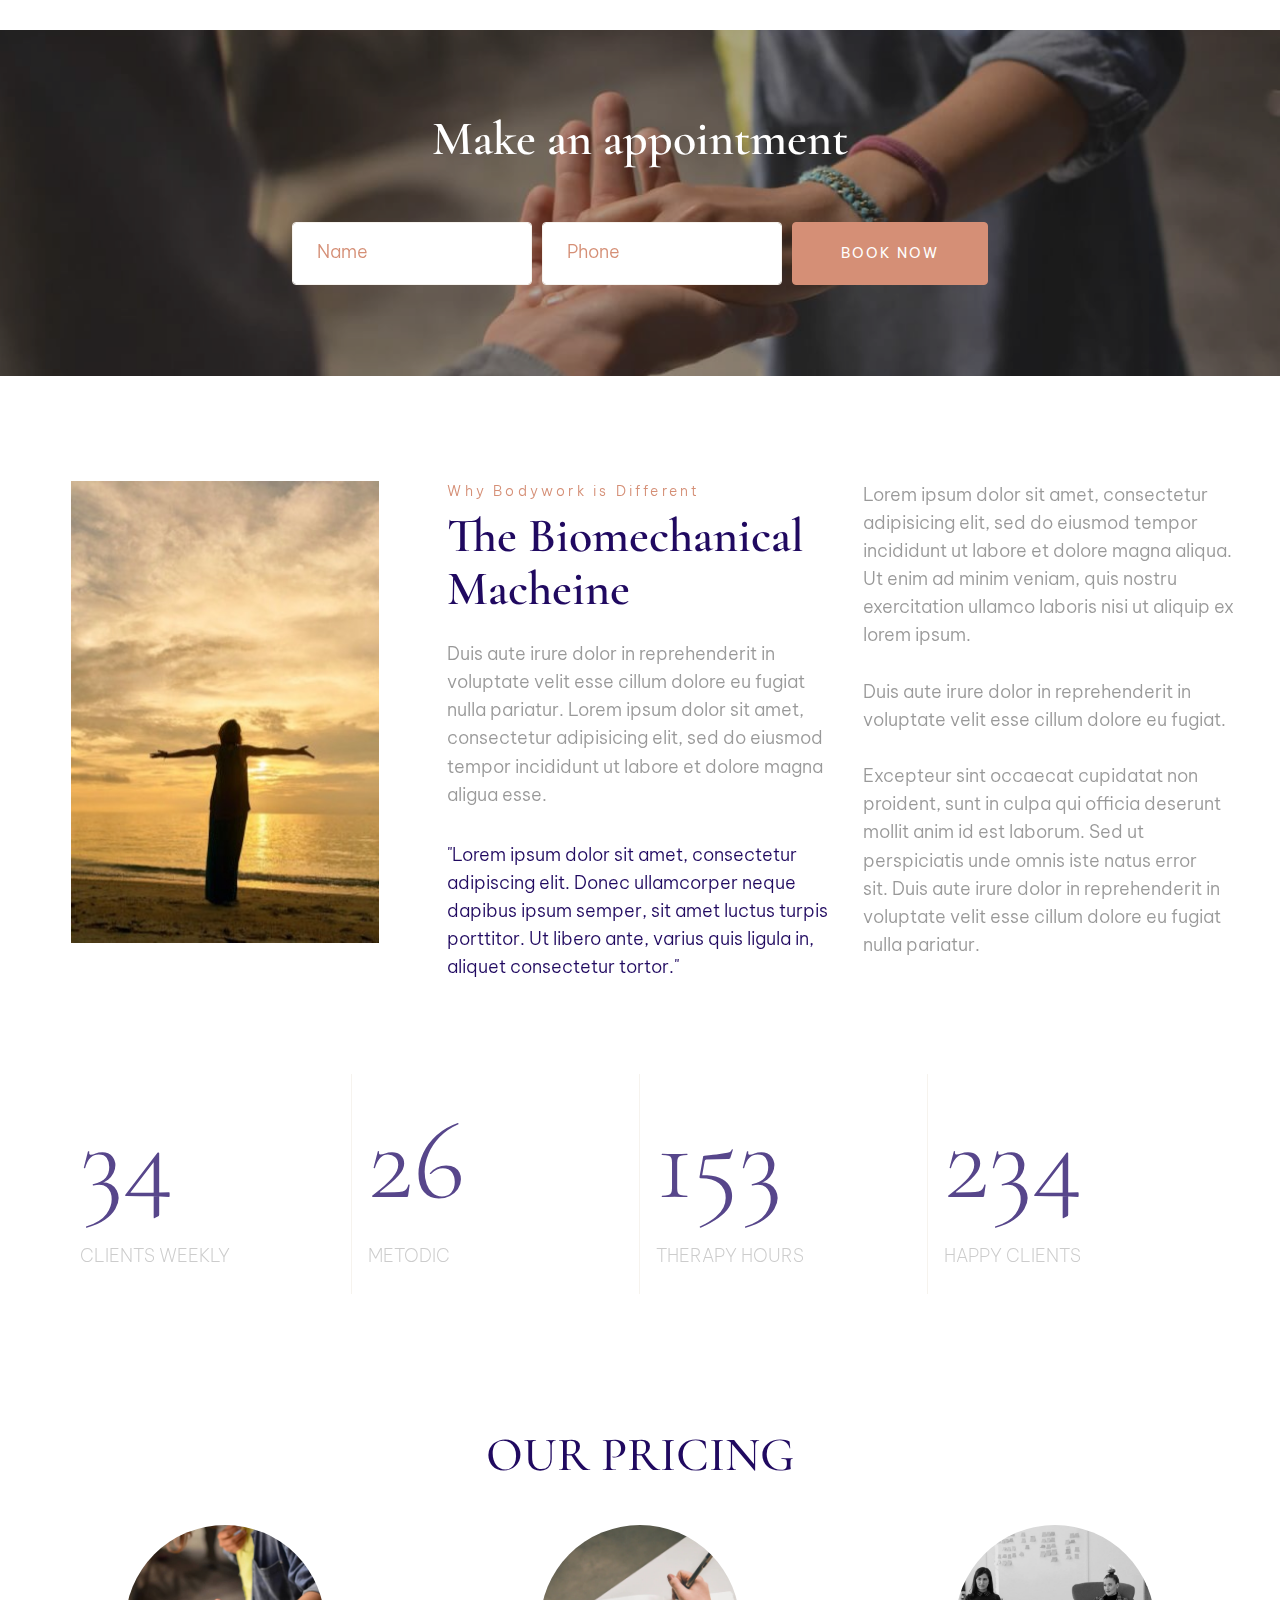
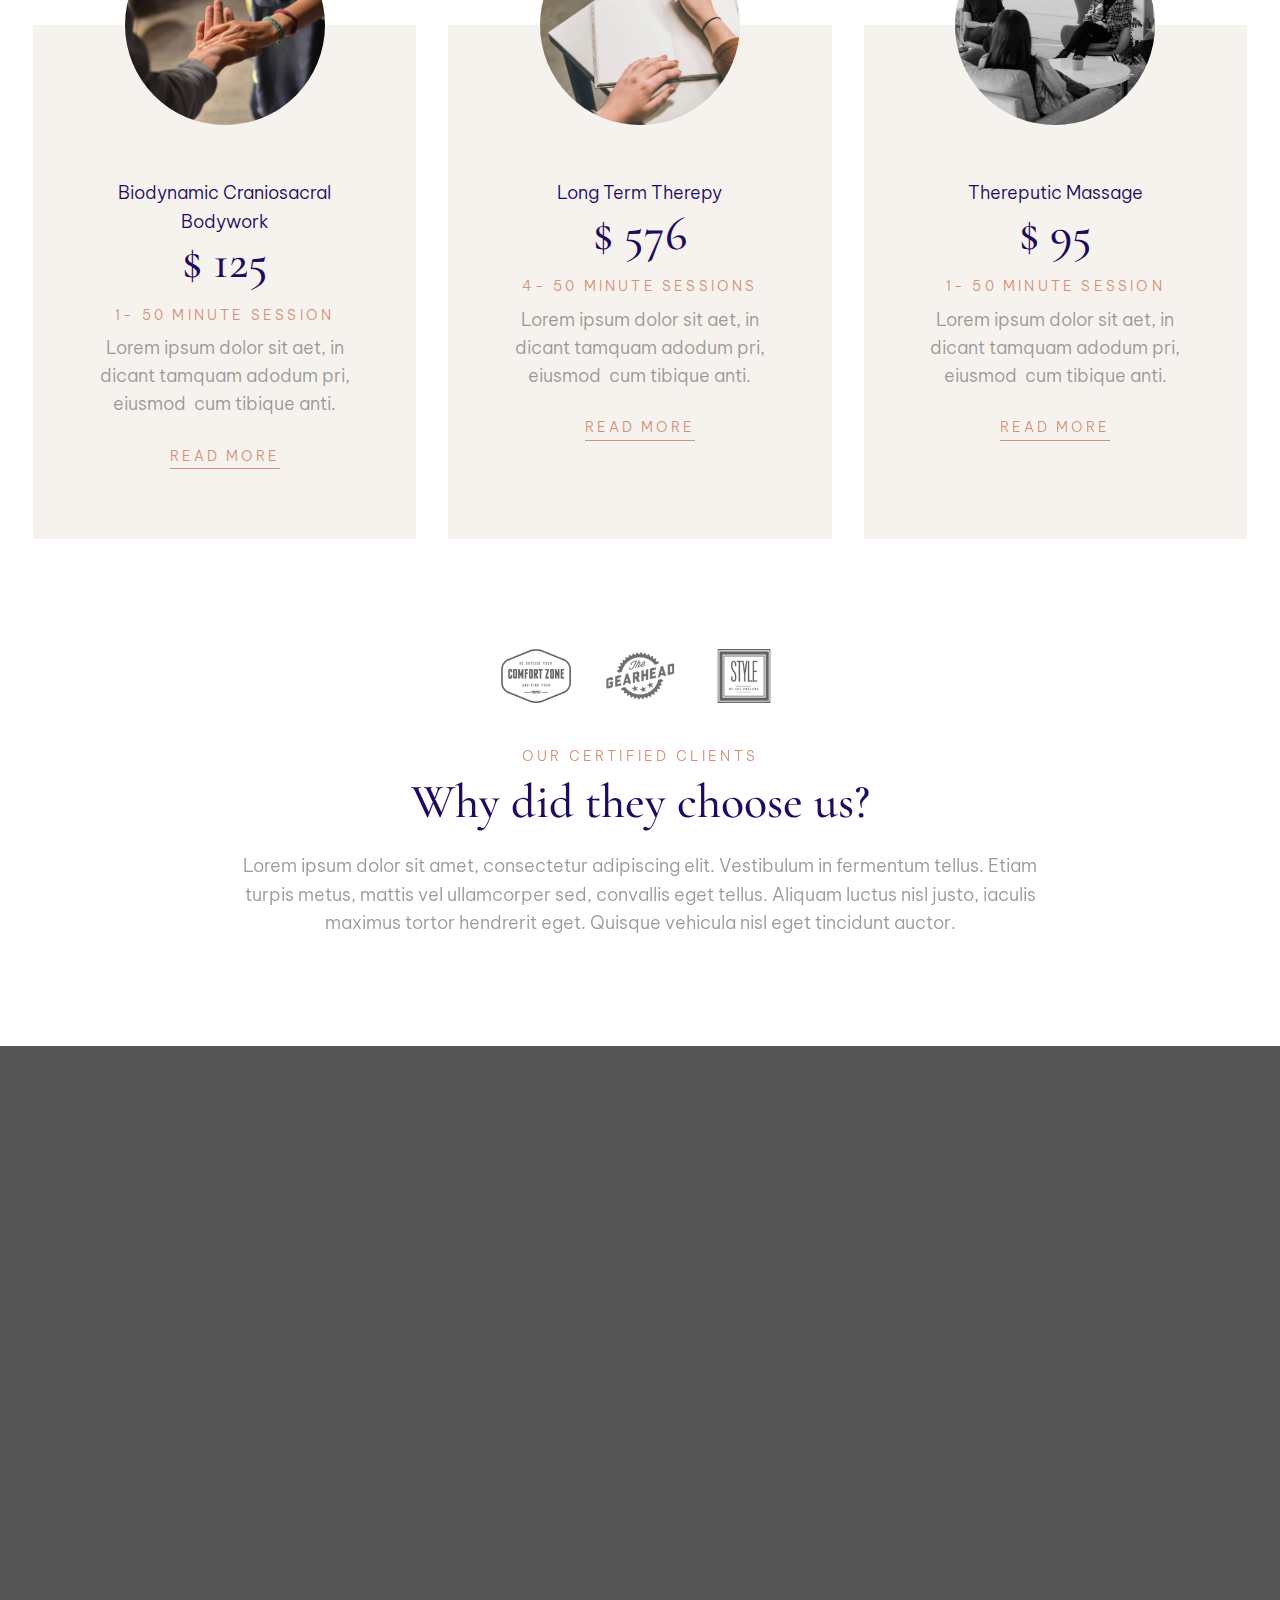
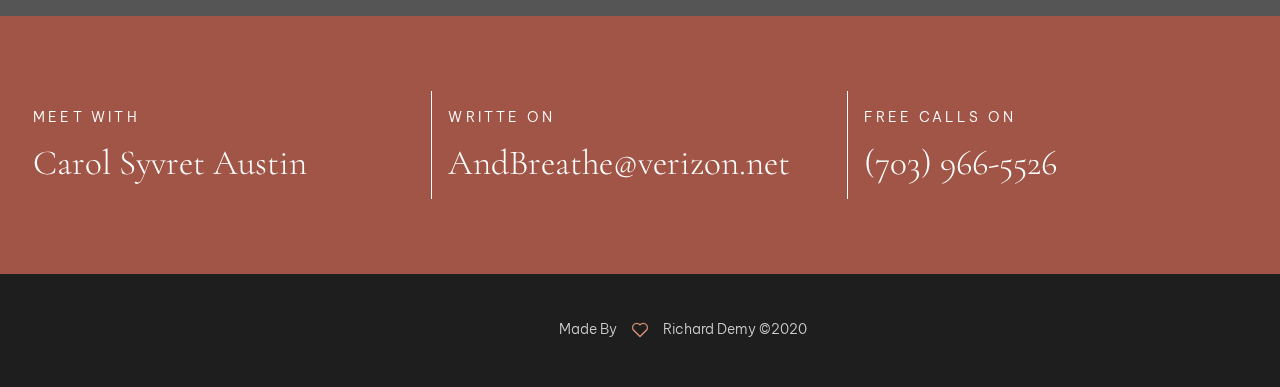
==== commit 86bd7084: "create github pages" ====
--- a/index.html
+++ b/index.html
@@ -160,10 +160,9 @@
     <div class="container align-center">
         <div class="row justify-content-center">
             <div class="mbr-black col-md-12 col-lg-8">
-                <h2 class="mbr-section-subtitle mbr-fonts-style display-4">
-                    SCHEDULE YOUR SESSION</h2>
-                <h1 class="mbr-section-title mbr-bold mbr-white pb-2 mbr-fonts-style display-1">Body Work<br>Therapy</h1>
-                <p class="mbr-text pb-4 mbr-white mbr-regular mbr-fonts-style display-7">Somewhere between massage and physical therapy, Bodywork at Sanctus will help you deal with your pain. &nbsp;Specializing in sciatica, mobility problems, injury recovery, pregnancy, and curing chronic pain; come and see how this non-invasive treatment can be the answer you have been looking for<br></p>
+                <h2 class="mbr-section-subtitle mbr-fonts-style display-4">PEAK PERFORMANCE FOR YOUR BODY</h2>
+                <h1 class="mbr-section-title mbr-bold mbr-white pb-2 mbr-fonts-style display-1">Sanctus<br><span style="font-weight: normal;"><em> Body Work Studio</em></span></h1>
+                <p class="mbr-text pb-4 mbr-white mbr-regular mbr-fonts-style display-7">Just because it is common does not mean its normal.  Are you a athlete that seems to be moving from one injury to another?  Do you sit at a computer for long hours at a time and think your pain comes from getting older?  Are you pregnant, and are worried about preparing your body for birth?  Bodywork is an all encompassing approach to reverse years of built up stress patterns and scar tissue.  Unlike massage that gives temporary relief to muscles, or Chiropractors who give temporary relief to joints; Body work encompasses both of these but specifically targets facia, or the connective tissue where most repetitive strain injuries lie.<br></p>
                 <div class="mbr-section-btn"><a class="btn btn-md btn-primary display-4" href="https://mobirise.co">READ MORE</a></div>
             </div>
         </div>
@@ -487,7 +486,7 @@
         <div class="row">
             <div class="col-lg-7 col-md-12 m-auto mbr-form" data-form-type="formoid">
                 <!--Formbuilder Form-->
-                <form action="https://mobirise.eu/" method="POST" class="mbr-form form-with-styler" data-form-title="Form Name"><input type="hidden" name="email" data-form-email="true" value="BEI5Vr1K3LTr+QzYhyFqozt14o5JGoQQeNZUgUvvCAg4546C4ulYeAUxubWHKLvefMmuKb22wPfwmo/jV6zK88LTNf6sm0tvw2YoRdnv4jaeIe1glYSd0xCdBez8IiY8">
+                <form action="https://mobirise.eu/" method="POST" class="mbr-form form-with-styler" data-form-title="Form Name"><input type="hidden" name="email" data-form-email="true" value="2Jl32EGQj73JD31TyNMOK6A5LIJmNktirqbMQdUA5pEdpRERhLrf/JEhnRf5Cyu1DdW9ielazbqIfP2OVDbi7hl5df2xAortN2Ikrk+4h99NentSIwHnnqtk4RrL2b1A">
                     <div class="form-row">
                         <div hidden="hidden" data-form-alert="" class="alert alert-success col-12">Thanks for filling out
                             the form!</div>
@@ -771,7 +770,7 @@
 <section class="map3 therapym4_map3 cid-sjEK7YfRbV" id="map3-2">
     
     <div class="container">
-        <div class="google-map"><iframe frameborder="0" style="border:0" src="https://www.google.com/maps/embed/v1/place?key=AIzaSyCZI5F_k6S1k46ujh0SNrapM89f7mJxd30&amp;q=1372 old bridge rd. No. 102 woodbridge va 22192" allowfullscreen=""></iframe></div>
+        <div class="google-map"><iframe frameborder="0" style="border:0" src="https://www.google.com/maps/embed/v1/place?key=AIzaSyCt1265A4qvZy9HKUeA8J15AOC4SrCyZe4&amp;q=1372 old bridge rd. No. 102 woodbridge va 22192" allowfullscreen=""></iframe></div>
     </div>
 </section>
 
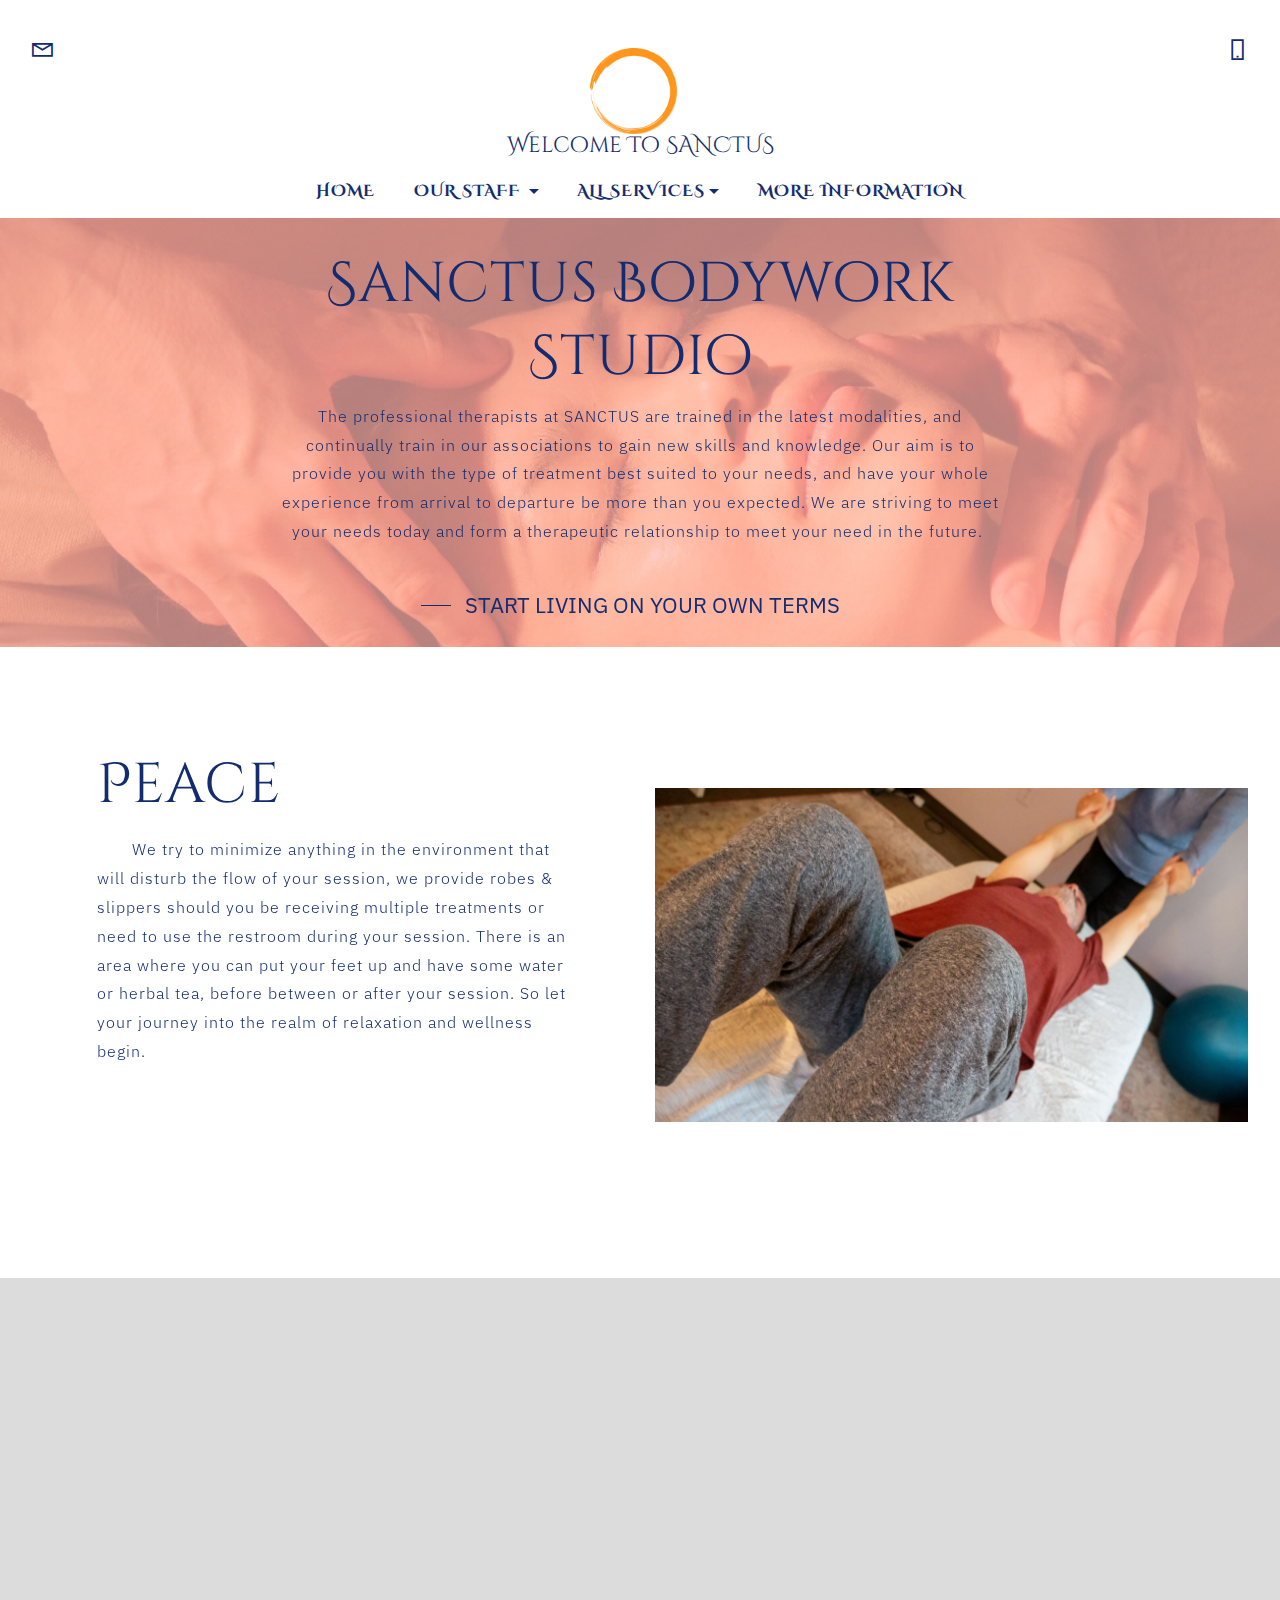
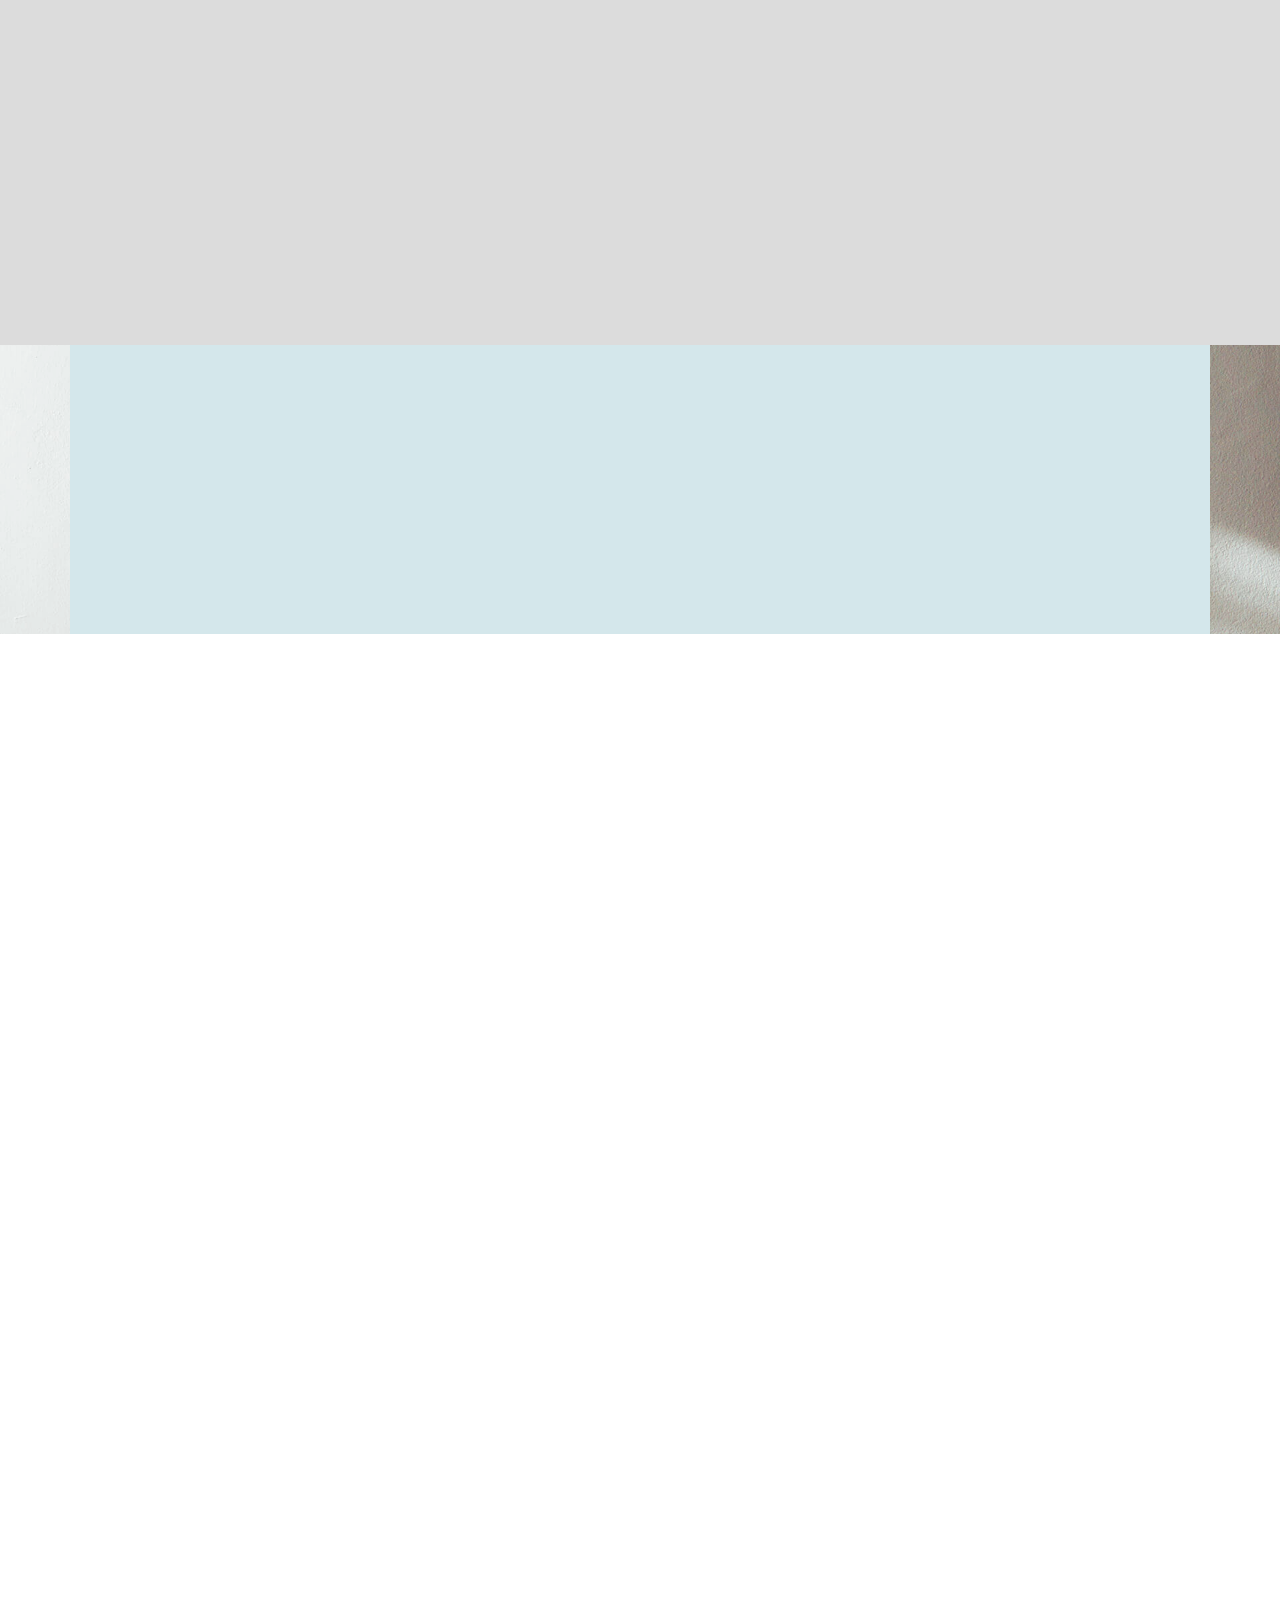
==== commit 4c1e54f8: "create github pages" ====
--- a/index.html
+++ b/index.html
@@ -1,30 +1,35 @@
 <!DOCTYPE html>
 <html  >
 <head>
-  <!-- Site made with Mobirise Website Builder v5.2.0, https://mobirise.com -->
+  <!-- Site made with Mobirise Website Builder v5.3.16, https://mobirise.com -->
   <meta charset="UTF-8">
   <meta http-equiv="X-UA-Compatible" content="IE=edge">
-  <meta name="generator" content="Mobirise v5.2.0, mobirise.com">
+  <meta name="generator" content="Mobirise v5.3.16, mobirise.com">
   <meta name="viewport" content="width=device-width, initial-scale=1, minimum-scale=1">
-  <link rel="shortcut icon" href="assets/images/mbr-favicon.png" type="image/x-icon">
+  <link rel="shortcut icon" href="assets/images/mbr-120x119.png" type="image/x-icon">
   <meta name="description" content="">
   
   
   <title>Home</title>
   <link rel="stylesheet" href="assets/web/assets/mobirise-icons2/mobirise2.css">
   <link rel="stylesheet" href="assets/web/assets/mobirise-icons/mobirise-icons.css">
-  <link rel="stylesheet" href="assets/icons-mind/style.css">
+  <link rel="stylesheet" href="assets/web/assets/mobirise-icons-bold/mobirise-icons-bold.css">
   <link rel="stylesheet" href="assets/tether/tether.min.css">
   <link rel="stylesheet" href="assets/bootstrap/css/bootstrap.min.css">
   <link rel="stylesheet" href="assets/bootstrap/css/bootstrap-grid.min.css">
   <link rel="stylesheet" href="assets/bootstrap/css/bootstrap-reboot.min.css">
+  <link rel="stylesheet" href="assets/animatecss/animate.min.css">
+    <link rel="stylesheet" href="assets/dropdown/css/style.css">
   <link rel="stylesheet" href="assets/formstyler/jquery.formstyler.css">
   <link rel="stylesheet" href="assets/formstyler/jquery.formstyler.theme.css">
   <link rel="stylesheet" href="assets/datepicker/jquery.datetimepicker.min.css">
-  <link rel="stylesheet" href="assets/dropdown/css/style.css">
-  <link rel="stylesheet" href="assets/socicon/css/styles.css">
   <link rel="stylesheet" href="assets/theme/css/style.css">
-  <link rel="stylesheet" href="assets/recaptcha.css">
+  <link rel="preload" href="https://fonts.googleapis.com/css?family=Cinzel+Decorative:400,700,900&display=swap" as="style" onload="this.onload=null;this.rel='stylesheet'">
+  <noscript><link rel="stylesheet" href="https://fonts.googleapis.com/css?family=Cinzel+Decorative:400,700,900&display=swap"></noscript>
+  <link rel="preload" href="https://fonts.googleapis.com/css?family=IBM+Plex+Sans:100,100i,200,200i,300,300i,400,400i,500,500i,600,600i,700,700i&display=swap" as="style" onload="this.onload=null;this.rel='stylesheet'">
+  <noscript><link rel="stylesheet" href="https://fonts.googleapis.com/css?family=IBM+Plex+Sans:100,100i,200,200i,300,300i,400,400i,500,500i,600,600i,700,700i&display=swap"></noscript>
+  <link rel="preload" href="https://fonts.googleapis.com/css?family=Raleway:100,100i,200,200i,300,300i,400,400i,500,500i,600,600i,700,700i,800,800i,900,900i&display=swap" as="style" onload="this.onload=null;this.rel='stylesheet'">
+  <noscript><link rel="stylesheet" href="https://fonts.googleapis.com/css?family=Raleway:100,100i,200,200i,300,300i,400,400i,500,500i,600,600i,700,700i,800,800i,900,900i&display=swap"></noscript>
   <link rel="preload" as="style" href="assets/mobirise/css/mbr-additional.css"><link rel="stylesheet" href="assets/mobirise/css/mbr-additional.css" type="text/css">
   
   
@@ -33,840 +38,375 @@
 </head>
 <body>
   
-  <section class="menu cid-rT64G7yRoO" once="menu" id="menu1-t">
-
-    
-
-    <nav class="navbar navbar-dropdown align-items-center navbar-fixed-top navbar-toggleable-sm">
-        <div class="menu-content-top">
-
-
-
-            <div class="menu-content-left">
-                <div class="info-widget">
-                    <span class="widget-icon mbr-iconfont mobi-mbri-map-pin mobi-mbri" style="color: rgb(158, 158, 158); fill: rgb(158, 158, 158);"></span>
-                    <div class="widget-content display-4">
-                        <p class="location-title mbr-fonts-style display-4">1372 Old Bridge Rd #102, Woodbridge, VA 22192<br></p>
-                    </div>
-                </div>
-
-            </div>
-
-
-            <div class="menu-content-right">
-                <div class="info-widget">
-                    <span class="widget-icon mbr-iconfont mobi-mbri-letter mobi-mbri" style="color: rgb(158, 158, 158); fill: rgb(158, 158, 158);"></span>
-                    <div class="widget-content display-4">
-                        <p class="widget-title mbr-fonts-style display-4">andbreathe@gmail.com</p>
-                    </div>
-                </div>
-                <div class="info-widget">
-                    <span class="widget-icon mbr-iconfont mobi-mbri-phone mobi-mbri" style="color: rgb(158, 158, 158); fill: rgb(158, 158, 158);"></span>
-                    <div class="widget-content display-4">
-                        <p class="widget-title mbr-fonts-style display-4">(703) 966-5526</p>
-                    </div>
-                </div>
-
-                <div class="icon-wrap">
-                    <span class="widget-icon mbr-iconfont socicon-twitter socicon" style="color: rgb(158, 158, 158); fill: rgb(158, 158, 158);"></span>
-                    <span class="widget-icon mbr-iconfont socicon-instagram" style="color: rgb(158, 158, 158);"></span>
-                    <span class="widget-icon mbr-iconfont socicon-facebook" style="color: rgb(158, 158, 158);"></span>
-                    <span class="widget-icon mbr-iconfont socicon-vimeo" style="color: rgb(158, 158, 158);"></span>
-                </div>
-            </div>
-
-
-
-        </div>
-
-
-
-
-
-        <div class="menu-bottom">
-
-
-            <div class="menu-logo">
-                <div class="navbar-brand">
-                    <span class="navbar-logo">
-                        <a href="https://mobirise.com">
-                            <img src="assets/images/mbr-112x111.png" alt="Mobirise" title="" style="height: 3.5rem;">
-                        </a>
-                    </span>
-                    <span class="navbar-caption-wrap"><a href="https://mobirise.com" class="brand-name mbr-black text-black mbr-bold display-5">Sanctus</a></span>
-                </div>
-            </div>
-
-
-
-            <div class="collapse navbar-collapse" id="navbarSupportedContent">
-                <ul class="navbar-nav nav-dropdown js-float-line" data-app-modern-menu="true"><li class="nav-item">
-                        <a class="nav-link link mbr-black text-black display-4" href="https://mobirise.com">
-                            HOME</a>
-                    </li>
-                    <li class="nav-item dropdown">
-                        <a class="nav-link link mbr-black dropdown-toggle text-black display-4" href="https://mobirise.com" data-toggle="dropdown-submenu" aria-expanded="false">PAGES</a>
-                        <div class="dropdown-menu">
-                            <a class="mbr-black dropdown-item text-black display-4" href="https://mobirise.com">ABOUT
-                                US</a>
-                            <a class="mbr-black dropdown-item text-black display-4" href="https://mobirise.com" aria-expanded="false">OUR FEATURES</a>
-                            <a class="mbr-black dropdown-item text-black display-4" href="https://mobirise.com" aria-expanded="false">MORE INFO</a>
-                        </div>
-                    </li>
-
-                    <li class="nav-item">
-                        <a class="nav-link link mbr-black text-black display-4" href="https://mobirise.com" aria-expanded="false">FEATURES</a>
-
-                    </li>
-
-                    <li class="nav-item">
-                        <a class="nav-link link mbr-black text-black display-4" href="https://mobirise.com">
-                            ABOUT</a>
-                    </li>
-
-                    <li class="nav-item">
-                        <a class="nav-link link mbr-black text-black display-4" href="https://mobirise.com">
-                            HELP</a>
-                    </li></ul>
-
-                <div class="navbar-buttons mbr-section-btn"><a class="btn btn-sm btn-primary display-4" href="https://mobirise.com"> APPOINTMENT</a></div>
-
-            </div>
-            <button class="navbar-toggler " type="button" data-toggle="collapse" data-target="#navbarSupportedContent" aria-controls="navbarSupportedContent" aria-expanded="false" aria-label="Toggle navigation">
-                <div class="hamburger">
-                    <span></span>
-                    <span></span>
-                    <span></span>
-                    <span></span>
-                </div>
-            </button>
-
-
-
-
-
-
-
-        </div>
-    </nav>
-</section>
-
-<section class="cid-rT64A8Ic5u mbr-parallax-background" id="header1-f">
-
-    
-
-    <div class="mbr-overlay" style="opacity: 0.8; background-color: rgb(0, 0, 0);"></div>
-
-    <div class="container align-center">
-        <div class="row justify-content-center">
-            <div class="mbr-black col-md-12 col-lg-8">
-                <h2 class="mbr-section-subtitle mbr-fonts-style display-4">PEAK PERFORMANCE FOR YOUR BODY</h2>
-                <h1 class="mbr-section-title mbr-bold mbr-white pb-2 mbr-fonts-style display-1">Sanctus<br><span style="font-weight: normal;"><em> Body Work Studio</em></span></h1>
-                <p class="mbr-text pb-4 mbr-white mbr-regular mbr-fonts-style display-7">Just because it is common does not mean its normal.  Are you a athlete that seems to be moving from one injury to another?  Do you sit at a computer for long hours at a time and think your pain comes from getting older?  Are you pregnant, and are worried about preparing your body for birth?  Bodywork is an all encompassing approach to reverse years of built up stress patterns and scar tissue.  Unlike massage that gives temporary relief to muscles, or Chiropractors who give temporary relief to joints; Body work encompasses both of these but specifically targets facia, or the connective tissue where most repetitive strain injuries lie.<br></p>
-                <div class="mbr-section-btn"><a class="btn btn-md btn-primary display-4" href="https://mobirise.co">READ MORE</a></div>
-            </div>
-        </div>
-    </div>
-</section>
-
-<section class="cid-rT64Aqegjp" id="progress1-g">
-
-    
-
-    
-
-    <div class="container-fluid">
-
-        <div class="row">
-
-
-            <div class="mbr-white col-md-12 video-col col-12 col-lg-6">
-                <div class="box">
-                    <div class="mbr-media show-modal align-center py-2" data-modal=".modalWindow">
-                        <div class="icon-wrap">
-                            <span class="mbr-iconfont mobi-mbri-play mobi-mbri"></span>
-                        </div>
-                    </div>
-                </div>
-            </div>
-
-
-            <div class="progress_elements col-lg-6">
-                <h4 class="mbr-section-subtitle align-left mbr-regular mbr-fonts-style display-4">ABOUT 
-CAROL SYVRET AUSTIN</h4>
-
-                <h2 class="mbr-section-title pb-3 align-left mbr-bold mbr-fonts-style mbr-white display-2">Certificates
-                    &amp; Awards</h2>
-                <h3 class="mbr-section-text pb-4 mbr-fonts-style align-left display-7">I offer Trauma Resolution Bodywork. I provide a regulated and aligned system combined with a safe nurturing space where you can visit and do pieces of your own work. My training is with Brigit Viksnins in Alchemical Alignment. I am currently a teaching assistant in her professional training workshops. Below is the amount of time I have been practicing various techniques</h3>
-
-
-                <div class="progress1 pb-3">
-                    <div class="title-wrap">
-                        <div class="progressbar-title mbr-fonts-style display-7">
-                            <p>Connective Tissue Matrix </p>
-                        </div>
-                        <div class="progress_value mbr-fonts-style display-7">
-                            <div class="progressbar-number"></div>
-                            <span>%</span>
-                        </div>
-                    </div>
-                    <div class="progress">
-                        <div class="progress-bar progress-bar-1" role="progressbar" aria-valuenow="100" aria-valuemin="0" aria-valuemax="100"></div>
-                    </div>
-                </div>
-
-                <div class="progress2 pb-3">
-                    <div class="title-wrap">
-                        <div class="progressbar-title mbr-fonts-style display-7">
-                            <p>Biodynamic CranioSacral Therapy</p>
-                        </div>
-                        <div class="progress_value mbr-fonts-style display-7">
-                            <div class="progressbar-number"></div>
-                            <span>%</span>
-                        </div>
-                    </div>
-                    <div class="progress">
-                        <div class="progress-bar progress-bar-2" role="progressbar" aria-valuenow="100" aria-valuemin="0" aria-valuemax="100"></div>
-                    </div>
-                </div>
-
-                <div class="progress3 pb-3">
-                    <div class="title-wrap">
-                        <div class="progressbar-title mbr-fonts-style display-7">
-                            <p>Infants with Torticollis</p>
-                        </div>
-                        <div class="progress_value mbr-fonts-style display-7">
-                            <div class="progressbar-number"></div>
-                            <span>%</span>
-                        </div>
-                    </div>
-                    <div class="progress">
-                        <div class="progress-bar progress-bar-3" role="progressbar" aria-valuenow="100" aria-valuemin="0" aria-valuemax="100"></div>
-                    </div>
-                </div>
-
-                
-
-                
-            </div>
-        </div>
-        <div class="modalWindow" style="display: none;">
-            <div class="modalWindow-container">
-                <div class="modalWindow-video-container">
-                    <div class="modalWindow-video">
-                        <iframe width="100%" height="100%" frameborder="0" allowfullscreen="1" data-src="https://www.youtube.com/watch?v=r0ZQZfCChp4"></iframe>
-                    </div>
-                    <a class="close" role="button" data-dismiss="modal">
-                        <span aria-hidden="true" class="mbri-close mbr-iconfont closeModal"></span>
-                        <span class="sr-only">Close</span>
-                    </a>
-                </div>
-            </div>
-        </div>
-    </div>
-</section>
-
-<section class="cid-rT64ANGkG7" id="info1-h">
-
-    
-
-    
-
+  <section class="menu cid-rJMBs7g1H0" once="menu" id="menu1-h">
+
+  
+
+  <nav class="navbar navbar-dropdown navbar-fixed-top navbar-expand-lg">
+      <div class="social-block">
+        <div class="social">
+          
+          
+          
+          
+        <a href="mailto:andbreathe@verizon.net"><span class="icon1 mbr-iconfont socicon mobi-mbri-letter mobi-mbri"></span></a></div>
+        <div class="social-2">
+          
+          
+        <a href="tel: (703) 966 - 5526"><span class="icon1 mbr-iconfont socicon mobi-mbri-mobile-2 mobi-mbri"></span></a></div>
+      </div>
+      <div class="navbar-brand">
+          <span class="navbar-logo">
+              <a href="#">
+                  <img src="assets/images/mbr-120x119.png" alt="Mobirise" title="" style="height: 5.4rem;">
+              </a>
+          </span>
+          <span class="navbar-caption-wrap"><a class="display-2" href="#">
+                  Welcome To SANCTUS
+              </a></span>
+      </div>
+      <button class="navbar-toggler" type="button" data-toggle="collapse" data-target="#navbarSupportedContent" aria-controls="navbarNavAltMarkup" aria-expanded="false" aria-label="Toggle navigation">
+          <div class="hamburger">
+              <span></span>
+              <span></span>
+              <span></span>
+              <span></span>
+          </div>
+      </button>
+    <div class="collapse navbar-collapse" id="navbarSupportedContent">
+          <ul class="navbar-nav nav-dropdown nav-right" data-app-modern-menu="true"><li class="nav-item">
+                <a class="nav-link link display-7" href="https://mobirise.com">HOME</a>
+              </li>
+              
+              <li class="nav-item dropdown">
+                <a class="nav-link link dropdown-toggle display-7" href="https://mobirise.com" data-toggle="dropdown-submenu" aria-expanded="false">OUR STAFF&nbsp;</a><div class="dropdown-menu"><a class="dropdown-item text-primary display-7" href="page1.html">Carol Syvret Austin </a><a class="dropdown-item display-7" href="https://mobirise.com" aria-expanded="false">Micha Cole</a><a class="dropdown-item display-7" href="https://mobirise.com" aria-expanded="false">Jessica H. McInnes</a></div>
+              </li>
+              
+              <li class="nav-item dropdown">
+                <a class="nav-link link dropdown-toggle display-7" href="https://mobirise.com" data-toggle="dropdown-submenu" aria-expanded="false">ALL SERVICES</a><div class="dropdown-menu"><a class="dropdown-item text-primary display-7" href="page3.html#header4-y">PREGNANCY</a><a class="dropdown-item text-primary display-7" href="page3.html#content8-x" aria-expanded="false">ENDURANCE RUNNING</a><a class="dropdown-item text-primary display-7" href="page3.html#header2-12" aria-expanded="false">GOLF</a><a class="dropdown-item text-primary display-7" href="page3.html#header5-z" aria-expanded="false">WEEKEND WARRIORS</a><a class="dropdown-item text-primary display-7" href="page3.html#header4-13" aria-expanded="false">TRAUMA</a><a class="dropdown-item text-primary display-7" href="page3.html#content8-14" aria-expanded="false">MUSICIANS</a><a class="dropdown-item text-primary display-7" href="page3.html#header2-11" aria-expanded="false">EVERYDAY ACHES AND PAIN</a></div>
+              </li>
+              <li class="nav-item">
+                <a class="nav-link link text-primary display-7" href="page2.html">MORE INFORMATION</a>
+              </li></ul>
+    </div>
+  </nav>
+</section>
+
+<section class="header9 cid-rSkp0AXgWu mbr-parallax-background" id="header2-0">
+
+    
+
+    <div class="mbr-overlay" style="opacity: 0.7; background-color: rgb(255, 181, 177);">
+    </div>
+
+    
     <div class="container">
         <div class="row justify-content-center">
-            <div class="mbr-black col-md-12 col-lg-6 align-center">
+            <div class="col-md-10 col-lg-8 align-center mbr-white">
+                <h4 class="mbr-section-subtitle mbr-fonts-style display-1">Sanctus Bodywork Studio</h4>
                 
-                <h3 class="mbr-section-title mbr-bold mbr-black pb-4 mbr-fonts-style display-2">OUR PROGRAMM</h3>
+                <p class="mbr-text mbr-fonts-style display-7">
+                          The professional therapists at SANCTUS are trained in the latest modalities, and continually train in our associations to gain new skills and knowledge.  Our aim is to provide you with the type of treatment best suited to your needs, and have your whole experience from arrival to departure be more than you expected. We are striving to meet your needs today and form a therapeutic relationship to meet your need in the future.&nbsp;<br></p>
+                <div class="mbr-section-btn"><a href="http://mobirise.com" class="btn-line display-5">START LIVING ON YOUR OWN TERMS</a></div>
+            </div>
+        </div>
+    </div>
+    
+</section>
+
+<section class="header8 cid-rDJgCd0bCB" id="header4-3">
+
+    
+
+    
+
+    
+    <div class="container-fluid">
+        <div class="row align-items-center">
+            <div class="mbr-white col-md-6">
+                <h1 class="mbr-section-title mbr-fonts-style align-left display-1">Peace</h1>
+                <h2 class="mbr-section-subtitle mbr-fonts-style align-left display-7">&nbsp; &nbsp; &nbsp; &nbsp;We try to minimize anything in the environment that will disturb the flow of your session, we provide robes &amp; slippers should you be receiving multiple treatments or need to use the restroom during your session. There is an area where you can put your feet up and have some water or herbal tea, before between or after your session.  So let your journey into the realm of relaxation and wellness begin.</h2>
+                <div class="mbr-section-btn"><a href="http://mobirise.com" class="btn-line display-7">
+                    VIEW OPTIONS</a></div>
+            </div>
+            <div class="col-md-6 align-left img-block">
+                <div class="mbr-figure">
+                    <img src="assets/images/carol-2021-31-1206x679.jpeg" alt="Mobirise" title="">
+                </div>
+            </div>
+        </div>
+    </div>
+    
+</section>
+
+<section class="content5 cid-rDOOqZyShc" id="content8-e">
+
+    
+
+    
+
+    <div class="container-fluid">
+        <div class="row wrapper">
+            <div class="col-lg-6 block-img md-pb">
+
+                <img src="assets/images/carol-2021-74-1206x978.jpg" alt="Mobirise" title="">
+            </div>
+            <div class="col-lg-6 block-text text-padding">
+                <h3 class="mbr-section-subtitle mbr-bold mbr-black align-left mbr-light pb-2 mbr-fonts-style display-2">New Clients</h3>
+                <div class="row">
+                    <div class="mbr-text col-lg-6 counter-container1 mbr-fonts-style display-7">
+                          <p>Your first visit to SANCTUS will start with an intake form, then we will spend time doing a thorough intake and a physical evaluation. All of this information will enable us to write up a treatment plan to address any concerns or injuries that you may be experiencing.
+</p><p><span style="font-size: 0.9rem;">If having a traditional massage which involves removing your clothing is just too uncomfortable for any reason, please tell the person you are scheduling with as we have clothing-on types of bodywork available.</span><br></p><p><br></p> 
+                    </div>
+
+
+                    <div class="mbr-text col-lg-6 counter-container2 mbr-fonts-style display-7">
+                        <p>Our primary goal is to meet your needs. If your needs are for completely hands off bodywork we have a therapist who can work this way with you.  If you need to sit up or only lie in one position and be propped up with pillows we can do this.  If removing your clothing is uncomfortable we have therapists and bodywork options to meet these needs. Surprisingly even hot rocks can be used with clothing on. Essentially what this means is please do not hesitate to ask us to adapt to your needs.</p> 
+                    </div>
+                </div>
+            </div>
+        </div>
+    </div>
+</section>
+
+<section class="content2 cid-sFKySMaZ4y" id="content2-7">
+
+    
+
+    <div class="mbr-overlay" style="opacity: 0.1; background-color: rgb(255, 255, 255);">
+    </div>
+
+    <div class="container">
+        <div class="row content-row align-items-center">
+            <div class="col-md-12 col-lg-8">
+                <h1 class="mbr-section-title mbr-fonts-style mb-3 mbr-bold display-5">
+                    First Appointment? Fill out this form:<br></h1>
+                <p class="mbr-text mbr-black mbr-regular mbr-light mbr-fonts-style display-7">&nbsp;We will use this important information to custom build you a program that will fix the issues that brought you here today.&nbsp; We can use this information to track down the root cause of your ailment.</p>
+            </div>
+            <div class="col-md-12 col-lg-4">
+                <div class="mbr-section-btn align-right"><a class="btn btn-info btn-md display-4" href="assets/files/NFA-Invoice.pdf">Find the form here</a></div>
+            </div>
+
+        </div>
+    </div>
+</section>
+
+<section class="features2 cid-rSkrpBU7mm" id="teams1-1">
+
+    
+
+    
+    
+    <div class="container-fluid">
+        <div class="row justify-content-center">
+             <div class="col-12 col-md-12">
+            <h2 class="maintitle pb-3 mbr-fonts-style display-1">Our Team</h2>
+            </div>
+            
+            <div class="card p-3 col-12 col-md-8 col-lg-4">
+                <div class="card-wrapper">
+                    <div class="card-img">
+                        <div class="icons">
+                          <a href="#"><span class="mbrib-mobile mbr-iconfont mbr-iconfont-btn"></span></a>
+                          <a href="#"></a>
+                          <a href="#"></a>
+                        </div>
+                        <a href="Carol.html"><img src="assets/images/carol-website-2021-779x584.jpg" alt="Mobirise"></a>
+                    </div>
+                    <div class="card-box">
+                      <h4 class="card-title pt-4 mbr-fonts-style display-4">Therapist, masseuse</h4>
+                      <div class="title-align pt-3">
+                        <h3 class="mbr-fonts-style mbr-section-title align-center display-5">Carol Syvret Austin&nbsp;</h3>
+                      </div> 
+                    </div>
+                </div>
+            </div>
+
+            <div class="card p-3 col-12 col-md-8 col-lg-4">
+                 <div class="card-wrapper">
+                    <div class="card-img">
+                      <div class="icons">
+                        <a href="#"><span class="mbrib-mobile mbr-iconfont mbr-iconfont-btn"></span></a>
+                        <a href="#"></a>
+                        <a href="#"></a>
+                            </div>
+                        <a href="mailto:richard@demymusic.com"><img src="assets/images/mbr-1-780x993.jpeg" alt="Mobirise" title=""></a>
+                    </div>
+                    <div class="card-box">
+                      <h4 class="card-title pt-4 mbr-fonts-style display-4">Therapist, masseuse</h4>
+                      <div class="title-align pt-3">
+                        <h3 class="mbr-fonts-style mbr-section-title align-center display-5">Micha Cole&nbsp;</h3>
+                      </div>
+                    </div>
+                </div>
+            </div>
+
+            <div class="card p-3 col-12 col-md-8 col-lg-4">
+                 <div class="card-wrapper">
+                    <div class="card-img">
+                      <div class="icons">
+                        <a href="#"><span class="mbrib-mobile mbr-iconfont mbr-iconfont-btn"></span></a>
+                        <a href="#"></a>
+                        <a href="#"></a>
+                            </div>
+                        <a href="mailto:richard@demymusic.com"><img src="assets/images/team3.jpg" alt="Mobirise"></a>
+                    </div>
+                    <div class="card-box">
+                        <h4 class="card-title pt-4 mbr-fonts-style display-4">Therapist, masseuse</h4>
+                      <div class="title-align pt-3">
+                        <h3 class="mbr-fonts-style mbr-section-title align-center display-5">Jessica H. McInnes</h3>
+                      </div> 
+                    </div>
+                </div>
+            </div>
+
+            
+        </div>
+    </div>
+</section>
+
+
+
+<section class="form03 cid-rDOOGK3PUE" id="form1-f">
+    
+    
+    <div class="container-fluid">
+        <div class="row content-row">
+            <div class="col-lg-6 mx-auto mbr-form form-col" data-form-type="formoid">
+<!--Formbuilder Form-->
+<form action="https://mobirise.eu/" method="POST" class="mbr-form form-with-styler" data-form-title="Form Name"><input type="hidden" name="email" data-form-email="true" value="XXb3Qc36Yj52wCqAgcLpuR90afRAM8CWOD6PG8Xm4lIXFUBsBRuNojhNahcK5ZMO/uhudAer04Pbv3ErOFjgmovLT8BM6flqCUvPk7Dloa9lZZ56n/3JDgMXMEVxGLcy.RW5loV5+k6Ur6xKpQsRW6PaoLykCNmk6mgD5jsAvj6iiqspGLBgTPymiTe81qKWR3TfRMOWUO5iHLgQg0vylpuEfvhb1JdHOyhgMLdQvlDPB8tX40lLxLUuSZfTrLhBH">
+<div class="form-row">
+<div hidden="hidden" data-form-alert="" class="alert alert-success col-12">Thanks for filling out the form!</div>
+<div hidden="hidden" data-form-alert-danger="" class="alert alert-danger col-12">Oops...! some problem!</div>
+</div>
+<div class="dragArea form-row">
+<div class="col-lg-12">
+
+</div>
+<div class="col-lg-12">
+<h2 class="mbr-section-title pb-1 mbr-fonts-style display-2">Contact Us</h2>
+</div>
+<div class="col-lg-12">
+<p class="pb-1 mbr-fonts-style display-7">Please contact us with any questions, concertns, or if you would like to discuss all of our many options</p>
+</div>
+<div class="col-lg-12">
+<p class="telephone mbr-fonts-style display-7"> Tel: (703) 966-5526 </p>
+</div>
+<div class="col-lg-12">
+<p class="E-mail pb-1 mbr-fonts-style display-7"> E-mail: AndBreathe@verizon.net </p>
+</div>
+<div data-for="name" class="col-lg-6 form-group">
+<input type="text" name="name" placeholder="Name" data-form-field="Name" required="required" class="form-control display-7" value="" id="name-form1-f">
+</div>
+<div class="col-lg-6 form-group" data-for="email">
+<input type="email" name="email" placeholder="Email" data-form-field="Email" required="required" class="form-control display-7" value="" id="email-form1-f">
+</div>
+<div data-for="city" class="col-lg-6 form-group">
+<input type="text" name="city" placeholder="City" data-form-field="City" required="required" class="form-control display-7" value="" id="city-form1-f">
+</div>
+<div data-for="country" class="col-lg-6 form-group">
+<input type="text" name="country" placeholder="State" data-form-field="Country" required="required" class="form-control display-7" value="" id="country-form1-f">
+</div>
+<div data-for="subject" class="col-lg-12 form-group">
+<input type="text" name="subject" placeholder="Subject" data-form-field="Subject" required="required" class="form-control display-7" value="" id="subject-form1-f">
+</div>
+<div data-for="message" class="col-lg-12 form-group">
+<textarea name="message" placeholder="Your message" data-form-field="Message" required="required" class="form-control display-7" id="message-form1-f"></textarea>
+</div>
+<div class="col input-group-btn">
+<button type="submit" class="btn btn-form btn-primary-outline display-4">SEND</button>
+</div>
+</div>
+</form><!--Formbuilder Form-->
+</div>
+            <div class="col-lg-6 m-auto">
+              <div class="mbr-figure">
+                <img src="assets/images/0-0-0-0-250-188-csupload-45199263-large-731x550.jpeg" alt="Mobirise" title="">
+              </div>
+            </div>
+        </div>
+    </div>
+</section>
+
+<section class="map1 cid-rDJgTS8mj5" id="map1-9">
+
+    
+
+    
+
+    <div class="container-fluid">
+        <div class="row content-row">
+            <div class="card col-lg-5 col-md-12 col-sm-12">
+                  <img class="jewelry_img" src="assets/images/carol-2021-4-1025x577.jpg" alt="" title="">
+                  <div class="map-day">
+                    <h3 class="mbr-bold mbr-fonts-style group-title display-2">Sanctus Therapeutic Massage &amp; Bodyworks</h3>
+                    <p class="mbr-section-subtitle mbr-normal mbr-fonts-style display-7">
+                      By Appointment Only</p>
+                        <div class="day_week">
+                            <p class="day_p mbr-text mbr-normal py-2 mbr-fonts-style display-7">
+                            <span>Monday</span><span>07:30 - 19:00</span>
+                          </p>
+                            <p class="day_p mbr-text mbr-normal py-2 mbr-fonts-style display-7">
+                            <span>Tuesday</span><span>07:30 - 19:00</span>
+                          </p>
+                          <p class="day_p mbr-text mbr-normal py-2 mbr-fonts-style display-7">
+                            <span>Wednesday</span><span>10:30 - 19:00</span>
+                          </p>
+                          <p class="day_p mbr-text mbr-normal py-2 mbr-fonts-style display-7">
+                            <span>Thursday</span><span>10:30 - 19:00</span>
+                          </p>
+                          <p class="day_p mbr-text mbr-normal py-2 mbr-fonts-style display-7">
+                            <span>Friday</span><span>07:30 - 19:00</span>
+                          </p>
+                          <p class="day_p mbr-text mbr-normal py-2 mbr-fonts-style display-7">
+                            <span>Saturday</span><span>07:30 - 16:00</span>
+                          </p>
+                          <p class="day_p mbr-text mbr-normal py-2 mbr-fonts-style display-7">
+                            <span>Sunday</span><span>07:30 - 16:00</span>
+                          </p>
+                        </div>
+                    <div class="pt-3 mbr-section-btn"><a href="http://mobirise.com" class="btn-line display-7">GET DIRECTIONS</a></div>
+                    
                 
-                
-                
-
-
-
-            </div>
-        </div>
-    </div>
-</section>
-
-<section class="features3 cid-rT64B5h2F5" id="features3-i">
-
-    
-
-    
-    <div class="container">
-
-
-
-
-        <div class="row justify-content-center">
-            <div class="item card1 p-3 col-12 col-md-7 col-lg-4">
-                <div class="card-wrapper">
-
-
-                    <span class="mbr-iconfont imind-aerobics-3"></span>
-                    <div class="card-box">
-                        <h4 class="card-title mbr-semibold pb-3 mbr-black mbr-fonts-style display-5">Connective Tissue Massage</h4>
-                        <p class="card-text mbr-regular mbr-black mbr-fonts-style display-7">A unique type of bodywork that can be intense and can be painful, however if you are in pain or suffering from an injury such as carpal tunnel, post shoulder, hip or knee surgery, this is the modality you need. </p>
-                    </div>
-
-                </div>
-            </div>
-
-
-
-            <div class="item card2 p-3 col-12 col-md-7 col-lg-4">
-
-
-                <div class="card-wrapper">
-
-
-                    <span class="mbr-iconfont imind-affiliate"></span>
-                    <div class="card-box">
-                        <h4 class="card-title mbr-semibold pb-3 mbr-black mbr-fonts-style display-5">Alchemical Alignment</h4>
-                        <p class="card-text mbr-regular mbr-black mbr-fonts-style display-7">The emphasis is on creating conditions that orient you to the present time and assist your system to stabilize and then attune my system to yours.  The intention is to regulate your system and resolve issues that are holding you back or draining you.   This work is for anyone who has experienced trauma of any kind including those struggling with PTSD. </p>
-                    </div>
-
-                </div>
-            </div>
-
-            <div class="item card3 p-3 col-12 col-md-7 col-lg-4">
-                <div class="card-wrapper">
-
-
-                    <span class="mbr-iconfont imind-aerobics-2"></span>
-                    <div class="card-box">
-                        <h4 class="card-title mbr-semibold pb-3 mbr-black mbr-fonts-style display-5">Biodynamic CranioSacral Therapy</h4>
-                        <p class="card-text mbr-regular mbr-black mbr-fonts-style display-7">A light &nbsp;touch approach that can create dynamic improvements in your life.  It releases tensions deep in your body to relieve pain and dysfunction and improve whole - body health and performance.</p>
-                    </div>
-
-                </div>
-            </div>
-
-
-        </div>
-    </div>
-</section>
-
-<section class="features11 cid-rT64Bj6KPi" id="features11-j">
-
-    
-
-    
-    <div class="container">
-        <div class="row justify-content-center">
-            <div class="col-12 col-md-12">
-
-                <h4 class="main-title align-center pb-3 mbr-semibold mbr-black mbr-fonts-style display-2"><span style="font-weight: 600;">HOW IT WORKS?</span></h4>
-
-            </div>
-
-            <div class="card p-3 col-12 col-md-6 col-lg-3">
-                <div class="card-wrapper">
-
-                    <div class="img-wrapper">
-                        <img src="assets/images/mbr-620x930.jpg" alt="Mobirise" title="">
-                        <div class="content-wrap">
-                            <h5 class="card-title align-center mbr-semibold mbr-black mbr-fonts-style display-5">
-                                Unresolved</h5>
-                            <h6 class="mbr-section-subtitle align-center mbr-regular mbr-fonts-style display-4">PAIN?</h6>
+                </div>
+                <!-- <div mbr-buttons mbr-theme-style="display-4" data-toolbar="-mbrBtnMove" mbr-if="showButtons" class="pt-3 mbr-section-btn">
+                  <a href="http://mobirise.com" class="btn-line">VIEW COLLECTION</a>
+                </div> -->
+            </div>
+            <div class="col-lg-7 col-md-12 col-sm-12 maps">
+                <div class="google-map"><iframe frameborder="0" style="border:0" src="https://www.google.com/maps/embed/v1/place?key=AIzaSyCZI5F_k6S1k46ujh0SNrapM89f7mJxd30&amp;q=1372 Old Bridge Road, suite 102Woodbridge, Virginia. 22193 " allowfullscreen=""></iframe></div>
+                <div class="map-placeholder">
+                    <div placeholder="">
+                        <div class="mobirise-spinner">
+                            <em></em>
+                            <em></em>
+                            <em></em>
                         </div>
                     </div>
                 </div>
             </div>
-
-            <div class="card p-3 col-12 col-md-6 col-lg-3">
-                <div class="card-wrapper">
-
-                    <div class="img-wrapper">
-                        <img src="assets/images/mbr-620x413.jpg" alt="Mobirise" title="">
-
-                        <div class="content-wrap">
-                            <h5 class="card-title align-center mbr-semibold mbr-black mbr-fonts-style display-5">
-                                Gatering<br></h5>
-                            <h6 class="mbr-section-subtitle align-center mbr-regular mbr-fonts-style display-4">INFORMATION</h6>
-                        </div>
-                    </div>
-                </div>
-            </div>
-
-
-
-            <div class="card p-3 col-12 col-md-6 col-lg-3">
-                <div class="card-wrapper">
-
-                    <div class="img-wrapper">
-                        <img src="assets/images/mbr-620x438.jpg" alt="Mobirise" title="">
-
-                        <div class="content-wrap">
-                            <h5 class="card-title align-center mbr-semibold mbr-black mbr-fonts-style display-5">
-                                Bodywork</h5>
-                            <h6 class="mbr-section-subtitle align-center mbr-regular mbr-fonts-style display-4">TREATMENT</h6>
-                        </div>
-                    </div>
-                </div>
-            </div>
-
-
-
-            <div class="card p-3 col-12 col-md-6 col-lg-3">
-                <div class="card-wrapper">
-
-                    <div class="img-wrapper">
-                        <img src="assets/images/background1.jpg" alt="Mobirise">
-
-                        <div class="content-wrap">
-                            <h5 class="card-title align-center mbr-semibold mbr-black mbr-fonts-style display-5">
-                                Followup</h5>
-                            <h6 class="mbr-section-subtitle align-center mbr-regular mbr-fonts-style display-4">Session</h6>
-                        </div>
-                    </div>
-                </div>
-            </div>
-
-        </div>
-    </div>
-</section>
-
-<section class="content4 cid-rT64BScrbP" id="content4-k">
-
-    
-
-    
-
-    <div class="container">
-        <div class="row justify-content-center">
-
-            <div class="mbr-black col-md-12 col-lg-4">
-
-                <div class="content align-left mbr-white">
-                    <p class="mbr-text quote pb-3 mbr-regular mbr-fonts-style display-5">"Lorem ipsum dolor sit amet, consectetur adipiscing
-                        elit. Donec ullamcorper neque dapibus ipsum
-                        semper, sit amet luctus turpis porttitor."</p>
-
-                </div>
-            </div>
-
-
-            <div class="mbr-black col-md-12 col-lg-4">
-
-                <div class="content align-left mbr-white">
-                    <p class="mbr-text pb-3 mbr-regular mbr-fonts-style display-7">Duis aute irure dolor in reprehenderit in voluptate velit esse
-                        cillum dolore eu fugiat nulla pariatur. Lorem ipsum dolor sit amet, consectetur adipisicing
-                        elit, sed do eiusmod tempor incididunt ut labore et dolore magna aligua esse.
-                        Ut enim ad minim veniam, quis nostru exercitation ullamco laboris nisi ut aliquip ex lorem
-                        ipsum.&nbsp;Duis aute irure dolor in reprehenderit in voluptate velit esse cillum dolore eu
-                        fugiat.<br></p>
-
-
-
-                </div>
-            </div>
-
-            <div class="mbr-black col-md-12 col-lg-4">
-
-                <div class="content align-left mbr-white">
-                    <p class="mbr-text pb-3 mbr-regular mbr-fonts-style display-7">Lorem ipsum dolor sit amet, consectetur
-                        adipisicing elit, sed do eiusmod tempor incididunt ut labore et dolore magna aliqua. Ut enim ad
-                        minim veniam, quis nostru exercitation ullamco laboris nisi ut aliquip ex lorem ipsum.
-                        Duis aute irure dolor in reprehenderit in voluptate velit esse cillum dolore eu fugiat.
-                        Excepteur sint occaecat cupidatat non proident, sunt in culpa qui officia deserunt mollit
-                        anim id est laborum.</p>
-
-                </div>
-            </div>
-
-        </div>
-    </div>
-</section>
-
-<section class="form cid-rT64C51B5C" id="form2-l">
-    
-    <div class="mbr-overlay"></div>
-    <div class="container">
-        <div class="row">
-            <div class="col-lg-7 col-md-12 m-auto mbr-form" data-form-type="formoid">
-                <!--Formbuilder Form-->
-                <form action="https://mobirise.eu/" method="POST" class="mbr-form form-with-styler" data-form-title="Form Name"><input type="hidden" name="email" data-form-email="true" value="2Jl32EGQj73JD31TyNMOK6A5LIJmNktirqbMQdUA5pEdpRERhLrf/JEhnRf5Cyu1DdW9ielazbqIfP2OVDbi7hl5df2xAortN2Ikrk+4h99NentSIwHnnqtk4RrL2b1A">
-                    <div class="form-row">
-                        <div hidden="hidden" data-form-alert="" class="alert alert-success col-12">Thanks for filling out
-                            the form!</div>
-                        <div hidden="hidden" data-form-alert-danger="" class="alert alert-danger col-12">Oops...! some
-                            problem!</div>
-                    </div>
-                    <div class="dragArea form-row">
-                        <div class="col-lg-12 col-md-12 col-sm-12">
-                            <h6 class="mbr-section-subtitle mbr-fonts-style display-4"></h6>
-                        </div>
-                        <div class="col-lg-12 col-md-12 col-sm-12">
-                            <h5 class="mbr-bold mbr-fonts-style pb-5 display-2">Make an appointment
-                            </h5>
-                        </div>
-                        <div data-for="name" class="col form-group">
-                            <input type="text" name="name" placeholder="Name" data-form-field="name" class="form-control display-7" value="" id="name-form2-l">
-                        </div>
-                        <div data-for="email" class="col form-group">
-                            <input type="email" name="email" placeholder="Phone" data-form-field="email" class="form-control display-7" value="" id="email-form2-l">
-                        </div>
-                        <div class="col-auto align-center"><button type="submit" class="btn btn-primary display-4">BOOK NOW</button></div>
-                    </div>
-                </form>
-                <!--Formbuilder Form-->
-            </div>
-        </div>
-    </div>
-</section>
-
-<section class="content1 cid-rT64CvX1B7" id="content1-m">
-
-    
-
-    
-
-    <div class="container">
-        <div class="row justify-content-center">
-
-            <div class="img-col col-12 md-pb col-md-6 align-center col-lg-4">
-                <img src="assets/images/mbr-680x453.jpeg" alt="Mobirise" title="">
-
-            </div>
-
-
-            <div class="mbr-black col-md-6 col-lg-4">
-
-                <div class="content align-left mbr-white">
-                    <h4 class="mbr-section-subtitle mbr-regular mbr-fonts-style display-4">Why Bodywork is Different</h4>
-                    <h3 class="mbr-section-title mbr-bold pb-3 mbr-fonts-style display-2">
-The Biomechanical Macheine</h3>
-                    <p class="mbr-text pb-3 mbr-regular mbr-fonts-style display-7">Duis aute irure dolor in reprehenderit in voluptate velit esse
-                        cillum dolore eu fugiat nulla pariatur. Lorem ipsum dolor sit amet, consectetur adipisicing
-                        elit, sed do eiusmod tempor incididunt ut labore et dolore magna aligua esse.<br></p>
-                    <p class="mbr-text quote pb-3 mbr-regular mbr-fonts-style display-7">"Lorem ipsum dolor sit amet, consectetur adipiscing
-                        elit. Donec ullamcorper neque dapibus ipsum
-                        semper, sit amet luctus turpis porttitor. Ut libero ante, varius quis ligula in, aliquet
-                        consectetur
-                        tortor."</p>
-
-
-                </div>
-            </div>
-
-            <div class="mbr-black col-md-12 col-lg-4">
-
-                <div class="content align-left mbr-white">
-                    <p class="mbr-text pb-3 mbr-regular mbr-fonts-style display-7">Lorem ipsum dolor sit amet, consectetur
-                        adipisicing elit, sed do eiusmod tempor incididunt ut labore et dolore magna aliqua. Ut enim ad
-                        minim veniam, quis nostru exercitation ullamco laboris nisi ut aliquip ex lorem ipsum.
-                        <br><br> Duis aute irure dolor in reprehenderit in voluptate velit esse cillum dolore eu
-                        fugiat.<br>
-                        <br>Excepteur sint occaecat cupidatat non proident, sunt in culpa qui officia deserunt mollit
-                        anim id est laborum. Sed ut perspiciatis unde omnis iste natus error sit.&nbsp;Duis aute irure
-                        dolor in reprehenderit in voluptate velit esse cillum dolore eu fugiat nulla pariatur.</p>
-
-                </div>
-            </div>
-
-        </div>
-    </div>
-</section>
-
-<section class="counters1 counters cid-rT64CHTRij" id="features9-n">
-
-    
-
-    
-
-    <div class="container">
-        
-        
-
-        <div class="container">
-            <div class="media-container-row">
-                <div class="card card1 p-3 align-center col-12 col-md-6 col-lg-3">
-                    <div class="panel-item">
-                        
-
-                        <div class="card-text align-left">
-                            <h3 class="count pt-3 pb-3 mbr-regular mbr-fonts-style display-1">34</h3>
-                            <h4 class="mbr-content-title mbr-light mbr-fonts-style display-7">CLIENTS WEEKLY</h4>
-                            
-                        </div>
-                    </div>
-                </div>
-
-
-                <div class="card card2 p-3 align-center col-12 col-md-6 col-lg-3">
-                    <div class="panel-item">
-                        
-                        <div class="card-text align-left">
-                            <h3 class="count pt-3 pb-3 mbr-regular mbr-fonts-style display-1">26</h3>
-                            <h4 class="mbr-content-title mbr-light mbr-fonts-style display-7">METODIC</h4>
-                            
-                        </div>
-                    </div>
-                </div>
-
-                <div class="card p-3 card3 align-center col-12 col-md-6 col-lg-3">
-                    <div class="panel-item">
-                        
-                        <div class="card-text align-left">
-                            <h3 class="count pt-3 pb-3 mbr-regular mbr-fonts-style display-1">
-                                153</h3>
-                            <h4 class="mbr-content-title mbr-light mbr-fonts-style display-7">THERAPY HOURS</h4>
-                            
-                        </div>
-                    </div>
-                </div>
-
-
-                <div class="card p-3 card4 align-center col-12 col-md-6 col-lg-3">
-                    <div class="panel-item">
-                        
-
-                        <div class="card-text align-left">
-                            <h3 class="count pt-3 pb-3 mbr-regular mbr-fonts-style display-1">
-                                234</h3>
-                            <h4 class="mbr-content-title mbr-light mbr-fonts-style display-7">HAPPY CLIENTS</h4>
-                            
-                        </div>
-                    </div>
-                </div>
-            </div>
-        </div>
-    </div>
-</section>
-
-<section class="pricing1 cid-rT64CZUMpE" id="pricing-table1-o">
-
-    
-
-    
-    <div class="container">
-        <div class="row justify-content-center">
-            <div class="col-12 col-md-12">
-
-                <h3 class="main-title align-center pb-4 mbr-semibold mbr-black mbr-fonts-style display-2">OUR PRICING</h3>
-
-            </div>
-
-            <div class="card p-3 col-12 col-md-6 col-lg-4">
-                <div class="card-wrapper">
-
-                    <div class="img-wrapper">
-                        <img src="assets/images/02.jpg" alt="Mobirise">
-                    </div>
-                    <div class="card-box align-center">
-                        <h4 class="card-subtitle align-center mbr-regular mbr-black mbr-fonts-style display-7">Biodynamic Craniosacral Bodywork</h4>
-                        <h5 class="mbr-price pb-2 mbr-semibold mbr-fonts-style display-2">
-                            $ 125</h5>
-                        <h6 class="mbr-section-subtitle align-center mbr-regular mbr-black mbr-fonts-style display-4">1- 50 MINUTE SESSION</h6>
-                        <p class="mbr-text pb-2 mbr-regular mbr-fonts-style display-7">Lorem ipsum dolor sit aet, in
-                            dicant tamquam adodum pri, eiusmod &nbsp;cum tibique anti.
-                        </p>
-                        <div class="link-align">
-                            <div class="link-wrap">
-                                <h6 class="link mbr-regular mbr-black mbr-fonts-style display-4">READ MORE</h6>
-                            </div>
-                        </div>
-                    </div>
-                </div>
-            </div>
-
-            <div class="card p-3 col-12 col-md-6 col-lg-4">
-                <div class="card-wrapper">
-
-                    <div class="img-wrapper">
-                        <img src="assets/images/03.jpg" alt="Mobirise">
-                    </div>
-                    <div class="card-box align-center">
-                        <h4 class="card-subtitle align-center mbr-regular mbr-black mbr-fonts-style display-7">Long Term Therepy</h4>
-                        <h5 class="mbr-price pb-2 mbr-semibold mbr-fonts-style display-2">$ 576</h5>
-                        <h6 class="mbr-section-subtitle align-center mbr-regular mbr-black mbr-fonts-style display-4">
-                            4- 50 MINUTE SESSIONS</h6>
-                        <p class="mbr-text pb-2 mbr-regular mbr-fonts-style display-7">Lorem ipsum dolor sit aet, in
-                            dicant tamquam adodum pri, eiusmod &nbsp;cum tibique anti.
-                        </p>
-                        <div class="link-align">
-                            <div class="link-wrap">
-                                <h6 class="link mbr-regular mbr-black mbr-fonts-style display-4">READ MORE</h6>
-                            </div>
-                        </div>
-                    </div>
-                </div>
-            </div>
-
-
-
-            <div class="card p-3 col-12 col-md-6 col-lg-4">
-                <div class="card-wrapper">
-
-                    <div class="img-wrapper">
-                        <img src="assets/images/background4.jpg" alt="Mobirise">
-                    </div>
-                    <div class="card-box align-center">
-                        <h4 class="card-subtitle align-center mbr-regular mbr-black mbr-fonts-style display-7">
-                            Thereputic Massage</h4>
-                        <h5 class="mbr-price pb-2 mbr-semibold mbr-fonts-style display-2">$ 95</h5>
-                        <h6 class="mbr-section-subtitle align-center mbr-regular mbr-black mbr-fonts-style display-4">1- 50 MINUTE SESSION</h6>
-                        <p class="mbr-text pb-2 mbr-regular mbr-fonts-style display-7">Lorem ipsum dolor sit aet, in
-                            dicant tamquam adodum pri, eiusmod &nbsp;cum tibique anti.
-                        </p>
-                        <div class="link-align">
-                            <div class="link-wrap">
-                                <h6 class="link mbr-regular mbr-black mbr-fonts-style display-4">READ MORE</h6>
-                            </div>
-                        </div>
-                    </div>
-                </div>
-            </div>
-
-
-
-            
-
-
-        </div>
-    </div>
-</section>
-
-<section class="cid-rT64Dlr4ch" id="clients2-p">
-    <!-- Block parameters controls (Blue "Gear" panel) -->
-    
-    <!-- End block parameters -->
-    <div class="container images-container">
-        <div class="row justify-content-center">
-
-
-
-
-
-
-            <div class="col-md-2 col-lg-1 col-sm-6 card">
-                <img src="assets/images/1.png">
-            </div>
-            <div class="col-md-2 col-lg-1 col-sm-6 card">
-                <img src="assets/images/2.png">
-            </div>
-            <div class="col-md-2 col-lg-1 col-sm-6 card">
-                <img src="assets/images/3.png">
-            </div>
-            
-        </div>
-        <div class="row justify-content-center">
-            <div class="col-md-12 col-lg-8">
-
-                <h4 class="mbr-section-subtitle mbr-regular align-center mbr-fonts-style display-4">OUR CERTIFIED CLIENTS</h4>
-                <h3 class="mbr-title align-left align-center mbr-semibold pb-3 mbr-fonts-style display-2">Why did they choose us?</h3>
-                <p class="mbr-text mbr-regular pb-5 align-center mbr-fonts-style display-7">Lorem ipsum dolor sit amet,
-                    consectetur adipiscing elit. Vestibulum in fermentum tellus. Etiam turpis metus, mattis vel
-                    ullamcorper sed, convallis eget tellus. Aliquam luctus nisl justo, iaculis maximus tortor hendrerit
-                    eget. Quisque vehicula nisl eget tincidunt auctor.</p>
-            </div>
-
-
-        </div>
-    </div>
-</section>
-
-<section class="map3 therapym4_map3 cid-sjEK7YfRbV" id="map3-2">
-    
-    <div class="container">
-        <div class="google-map"><iframe frameborder="0" style="border:0" src="https://www.google.com/maps/embed/v1/place?key=AIzaSyCt1265A4qvZy9HKUeA8J15AOC4SrCyZe4&amp;q=1372 old bridge rd. No. 102 woodbridge va 22192" allowfullscreen=""></iframe></div>
-    </div>
-</section>
-
-<section class="contacts3 cid-rT64E22cPe" id="contacts3-r">
-
-    
-
-    
-    <div class="container">
-
-
-
-
-        <div class="row justify-content-center">
-            <div class="card card1 p-3 col-12 col-md-7 col-lg-4">
-                <div class="card-wrapper">
-
-
-                    
-                    <div class="card-box align-left">
-                        <h4 class="card-title mbr-section-subtitle mbr-regular pb-3 mbr-black mbr-fonts-style display-4">MEET WITH
-                        </h4>
-                        <h5 class="card-text mbr-regular mbr-black mbr-fonts-style display-5">Carol Syvret Austin</h5>
-                    </div>
-
-                </div>
-            </div>
-
-
-
-            <div class="card card2 p-3 col-12 col-md-7 col-lg-4">
-
-
-                <div class="card-wrapper">
-
-
-                    
-                    <div class="card-box align-left">
-                        <h4 class="card-title mbr-section-subtitle mbr-regular pb-3 mbr-black mbr-fonts-style display-4">WRITTE ON
-                        </h4>
-                        <h5 class="card-text mbr-regular mbr-black mbr-fonts-style display-5">AndBreathe@verizon.net</h5>
-                    </div>
-
-                </div>
-            </div>
-
-            <div class="card card3 p-3 col-12 col-md-7 col-lg-4">
-                <div class="card-wrapper">
-
-
-                    
-                    <div class="card-box align-left">
-                        <h4 class="card-title mbr-section-subtitle mbr-regular pb-3 mbr-black mbr-fonts-style display-4">FREE CALLS ON
-                        </h4>
-                        <h5 class="card-text mbr-regular mbr-black mbr-fonts-style display-5">(703) 966-5526</h5>
-                    </div>
-
-                </div>
-            </div>
-
-
-        </div>
-    </div>
-</section>
-
-<section once="footers" class="cid-rT64EvJ41Z" id="footer1-s">
-
-    
-
-    
-
-    <div class="container">
-
-        <div class="row mbr-white justify-content-center">
-
-            <div class="col-12 copyright col-lg-5 col-md-5">
-
-
-                <p class="mbr-text mb-0 mbr-fonts-style align-right display-4">
-                    Made By</p>
-
-            </div>
-
-
-            <div class="col-12 col-lg-1 col-md-1">
-                <span class="mbr-iconfont mobi-mbri-hearth mobi-mbri" style="color: rgb(213, 143, 118); fill: rgb(213, 143, 118);"></span>
-            </div>
-            <div class="col-12 col-lg-5 col-md-5">
-
-
-                <p class="mbr-text align-left mbr-fonts-style align-left display-4">Richard Demy ©2020</p>
-            </div>
-
-
-        </div>
-
+        </div>
+    </div>
+</section>
+
+<section class="cid-rDJgVHYoK4" id="footer2-a">
+
+    
+
+    
+
+    <div class="container-fluid">
+        <div class="d-flex justify-content-between">
+            <div class="">
+                <ul class="mbr-fonts-style mbr-list align-left display-4">
+                  <li>Carol Syvret Austin 2021- All rights reserved.</li><li>AndBreathe@verizon.net&nbsp;</li><li>(703) 966 - 55261372</li><li>Old Bridge Rd #102
+</li><li>Woodbridge, VA 22192</li></ul>
+              </div>
+           
+            <div class="">
+                <ul class="mbr-fonts-style mbr-list display-4">© 2021 Richard Demy<br><br></ul>
+              </div>
+        </div>
     </div>
 </section>
 
@@ -876,19 +416,19 @@
   <script src="assets/tether/tether.min.js"></script>
   <script src="assets/bootstrap/js/bootstrap.min.js"></script>
   <script src="assets/smoothscroll/smooth-scroll.js"></script>
+  <script src="assets/viewportchecker/jquery.viewportchecker.js"></script>
+        <script src="assets/dropdown/js/nav-dropdown.js"></script>
+  <script src="assets/dropdown/js/navbar-dropdown.js"></script>
+  <script src="assets/touchswipe/jquery.touch-swipe.min.js"></script>
   <script src="assets/parallax/jarallax.min.js"></script>
-  <script src="assets/playervimeo/vimeo_player.js"></script>
   <script src="assets/formstyler/jquery.formstyler.js"></script>
   <script src="assets/formstyler/jquery.formstyler.min.js"></script>
   <script src="assets/datepicker/jquery.datetimepicker.full.js"></script>
-  <script src="assets/viewportchecker/jquery.viewportchecker.js"></script>
-  <script src="assets/dropdown/js/nav-dropdown.js"></script>
-  <script src="assets/dropdown/js/navbar-dropdown.js"></script>
-  <script src="assets/touchswipe/jquery.touch-swipe.min.js"></script>
   <script src="assets/theme/js/script.js"></script>
-  <script src="assets/formoid.min.js"></script>
-  
-  
-  
-</body>
+  <script src="assets/formoid/formoid.min.js"></script>
+    
+  
+ <div id="scrollToTop" class="scrollToTop mbr-arrow-up"><a style="text-align: center;"><i class="mbr-arrow-up-icon mbr-arrow-up-icon-cm cm-icon cm-icon-smallarrow-up"></i></a></div>
+    <input name="animation" type="hidden">
+  </body>
 </html>--- a/assets/web/assets/mobirise-icons-bold/mobirise-icons-bold.css
+++ b/assets/web/assets/mobirise-icons-bold/mobirise-icons-bold.css
@@ -0,0 +1,477 @@
+@font-face {
+  font-family: 'mobirise-icons-bold';
+  font-display: swap;
+  src:  url('mobirise-icons-bold.eot?m1l4yr');
+  src:  url('mobirise-icons-bold.eot?m1l4yr#iefix') format('embedded-opentype'),
+    url('mobirise-icons-bold.ttf?m1l4yr') format('truetype'),
+    url('mobirise-icons-bold.woff?m1l4yr') format('woff'),
+    url('mobirise-icons-bold.svg?m1l4yr#mobirise-icons-bold') format('svg');
+  font-weight: normal;
+  font-style: normal;
+}
+
+[class^="mbrib-"], [class*="mbrib-"] {
+  /* use !important to prevent issues with browser extensions that change fonts */
+  font-family: 'mobirise-icons-bold' !important;
+  speak: none;
+  font-style: normal;
+  font-weight: normal;
+  font-variant: normal;
+  text-transform: none;
+  line-height: 1;
+
+  /* Better Font Rendering =========== */
+  -webkit-font-smoothing: antialiased;
+  -moz-osx-font-smoothing: grayscale;
+}
+
+.mbrib-add-submenu:before {
+  content: "\e900";
+}
+.mbrib-alert:before {
+  content: "\e901";
+}
+.mbrib-align-center:before {
+  content: "\e902";
+}
+.mbrib-align-justify:before {
+  content: "\e903";
+}
+.mbrib-align-left:before {
+  content: "\e904";
+}
+.mbrib-align-right:before {
+  content: "\e905";
+}
+.mbrib-android:before {
+  content: "\e906";
+}
+.mbrib-apple:before {
+  content: "\e907";
+}
+.mbrib-arrow-down:before {
+  content: "\e908";
+}
+.mbrib-arrow-next:before {
+  content: "\e909";
+}
+.mbrib-arrow-prev:before {
+  content: "\e90a";
+}
+.mbrib-arrow-up:before {
+  content: "\e90b";
+}
+.mbrib-bold:before {
+  content: "\e90c";
+}
+.mbrib-bookmark:before {
+  content: "\e90d";
+}
+.mbrib-bootstrap:before {
+  content: "\e90e";
+}
+.mbrib-briefcase:before {
+  content: "\e90f";
+}
+.mbrib-browse:before {
+  content: "\e910";
+}
+.mbrib-bulleted-list:before {
+  content: "\e911";
+}
+.mbrib-calendar:before {
+  content: "\e912";
+}
+.mbrib-camera:before {
+  content: "\e913";
+}
+.mbrib-cart-add:before {
+  content: "\e914";
+}
+.mbrib-cart-full:before {
+  content: "\e915";
+}
+.mbrib-cash:before {
+  content: "\e916";
+}
+.mbrib-change-style:before {
+  content: "\e917";
+}
+.mbrib-chat:before {
+  content: "\e918";
+}
+.mbrib-clock:before {
+  content: "\e919";
+}
+.mbrib-close:before {
+  content: "\e91a";
+}
+.mbrib-cloud:before {
+  content: "\e91b";
+}
+.mbrib-code:before {
+  content: "\e91c";
+}
+.mbrib-contact-form:before {
+  content: "\e91d";
+}
+.mbrib-credit-card:before {
+  content: "\e91e";
+}
+.mbrib-cursor-click:before {
+  content: "\e91f";
+}
+.mbrib-cust-feedback:before {
+  content: "\e920";
+}
+.mbrib-database:before {
+  content: "\e921";
+}
+.mbrib-delivery:before {
+  content: "\e922";
+}
+.mbrib-desktop:before {
+  content: "\e923";
+}
+.mbrib-devices:before {
+  content: "\e924";
+}
+.mbrib-down:before {
+  content: "\e925";
+}
+.mbrib-download:before {
+  content: "\e926";
+}
+.mbrib-drag-n-drop:before {
+  content: "\e927";
+}
+.mbrib-drag-n-drop2:before {
+  content: "\e928";
+}
+.mbrib-edit:before {
+  content: "\e929";
+}
+.mbrib-edit2:before {
+  content: "\e92a";
+}
+.mbrib-error:before {
+  content: "\e92b";
+}
+.mbrib-extension:before {
+  content: "\e92c";
+}
+.mbrib-features:before {
+  content: "\e92d";
+}
+.mbrib-file:before {
+  content: "\e92e";
+}
+.mbrib-flag:before {
+  content: "\e92f";
+}
+.mbrib-folder:before {
+  content: "\e930";
+}
+.mbrib-gift:before {
+  content: "\e931";
+}
+.mbrib-github:before {
+  content: "\e932";
+}
+.mbrib-globe-2:before {
+  content: "\e933";
+}
+.mbrib-globe:before {
+  content: "\e934";
+}
+.mbrib-growing-chart:before {
+  content: "\e935";
+}
+.mbrib-hearth:before {
+  content: "\e936";
+}
+.mbrib-help:before {
+  content: "\e937";
+}
+.mbrib-home:before {
+  content: "\e938";
+}
+.mbrib-hot-cup:before {
+  content: "\e939";
+}
+.mbrib-idea:before {
+  content: "\e93a";
+}
+.mbrib-image-gallery:before {
+  content: "\e93b";
+}
+.mbrib-image-slider:before {
+  content: "\e93c";
+}
+.mbrib-info:before {
+  content: "\e93d";
+}
+.mbrib-italic:before {
+  content: "\e93e";
+}
+.mbrib-key:before {
+  content: "\e93f";
+}
+.mbrib-laptop:before {
+  content: "\e940";
+}
+.mbrib-layers:before {
+  content: "\e941";
+}
+.mbrib-left-right:before {
+  content: "\e942";
+}
+.mbrib-left:before {
+  content: "\e943";
+}
+.mbrib-letter:before {
+  content: "\e944";
+}
+.mbrib-like:before {
+  content: "\e945";
+}
+.mbrib-link:before {
+  content: "\e946";
+}
+.mbrib-lock:before {
+  content: "\e947";
+}
+.mbrib-login:before {
+  content: "\e948";
+}
+.mbrib-logout:before {
+  content: "\e949";
+}
+.mbrib-magic-stick:before {
+  content: "\e94a";
+}
+.mbrib-map-pin:before {
+  content: "\e94b";
+}
+.mbrib-menu:before {
+  content: "\e94c";
+}
+.mbrib-mobile:before {
+  content: "\e94d";
+}
+.mbrib-mobile2:before {
+  content: "\e94e";
+}
+.mbrib-mobirise:before {
+  content: "\e94f";
+}
+.mbrib-more-horizontal:before {
+  content: "\e950";
+}
+.mbrib-more-vertical:before {
+  content: "\e951";
+}
+.mbrib-music:before {
+  content: "\e952";
+}
+.mbrib-new-file:before {
+  content: "\e953";
+}
+.mbrib-numbered-list:before {
+  content: "\e954";
+}
+.mbrib-opened-folder:before {
+  content: "\e955";
+}
+.mbrib-pages:before {
+  content: "\e956";
+}
+.mbrib-paper-plane:before {
+  content: "\e957";
+}
+.mbrib-paperclip:before {
+  content: "\e958";
+}
+.mbrib-photo:before {
+  content: "\e959";
+}
+.mbrib-photos:before {
+  content: "\e95a";
+}
+.mbrib-pin:before {
+  content: "\e95b";
+}
+.mbrib-play:before {
+  content: "\e95c";
+}
+.mbrib-plus:before {
+  content: "\e95d";
+}
+.mbrib-preview:before {
+  content: "\e95e";
+}
+.mbrib-print:before {
+  content: "\e95f";
+}
+.mbrib-protect:before {
+  content: "\e960";
+}
+.mbrib-question:before {
+  content: "\e961";
+}
+.mbrib-quote-left:before {
+  content: "\e962";
+}
+.mbrib-quote-right:before {
+  content: "\e963";
+}
+.mbrib-redo:before {
+  content: "\e964";
+}
+.mbrib-refresh:before {
+  content: "\e965";
+}
+.mbrib-responsive:before {
+  content: "\e966";
+}
+.mbrib-right:before {
+  content: "\e967";
+}
+.mbrib-rocket:before {
+  content: "\e968";
+}
+.mbrib-sad-face:before {
+  content: "\e969";
+}
+.mbrib-sale:before {
+  content: "\e96a";
+}
+.mbrib-save:before {
+  content: "\e96b";
+}
+.mbrib-search:before {
+  content: "\e96c";
+}
+.mbrib-setting:before {
+  content: "\e96d";
+}
+.mbrib-setting2:before {
+  content: "\e96e";
+}
+.mbrib-setting3:before {
+  content: "\e96f";
+}
+.mbrib-share:before {
+  content: "\e970";
+}
+.mbrib-shopping-bag:before {
+  content: "\e971";
+}
+.mbrib-shopping-basket:before {
+  content: "\e972";
+}
+.mbrib-shopping-cart:before {
+  content: "\e973";
+}
+.mbrib-sites:before {
+  content: "\e974";
+}
+.mbrib-smile-face:before {
+  content: "\e975";
+}
+.mbrib-speed:before {
+  content: "\e976";
+}
+.mbrib-star:before {
+  content: "\e977";
+}
+.mbrib-success:before {
+  content: "\e978";
+}
+.mbrib-sun:before {
+  content: "\e979";
+}
+.mbrib-sun2:before {
+  content: "\e97a";
+}
+.mbrib-tablet-vertical:before {
+  content: "\e97b";
+}
+.mbrib-tablet:before {
+  content: "\e97c";
+}
+.mbrib-target:before {
+  content: "\e97d";
+}
+.mbrib-timer:before {
+  content: "\e97e";
+}
+.mbrib-to-ftp:before {
+  content: "\e97f";
+}
+.mbrib-to-local-drive:before {
+  content: "\e980";
+}
+.mbrib-touch-swipe:before {
+  content: "\e981";
+}
+.mbrib-touch:before {
+  content: "\e982";
+}
+.mbrib-trash:before {
+  content: "\e983";
+}
+.mbrib-underline:before {
+  content: "\e984";
+}
+.mbrib-undo:before {
+  content: "\e985";
+}
+.mbrib-unlink:before {
+  content: "\e986";
+}
+.mbrib-unlock:before {
+  content: "\e987";
+}
+.mbrib-up-down:before {
+  content: "\e988";
+}
+.mbrib-up:before {
+  content: "\e989";
+}
+.mbrib-update:before {
+  content: "\e98a";
+}
+.mbrib-upload:before {
+  content: "\e98b";
+}
+.mbrib-user:before {
+  content: "\e98c";
+}
+.mbrib-user2:before {
+  content: "\e98d";
+}
+.mbrib-users:before {
+  content: "\e98e";
+}
+.mbrib-video-play:before {
+  content: "\e98f";
+}
+.mbrib-video:before {
+  content: "\e990";
+}
+.mbrib-watch:before {
+  content: "\e991";
+}
+.mbrib-website-theme:before {
+  content: "\e992";
+}
+.mbrib-wifi:before {
+  content: "\e993";
+}
+.mbrib-windows:before {
+  content: "\e994";
+}
+.mbrib-zoom-out:before {
+  content: "\e995";
+}
--- a/assets/theme/css/style.css
+++ b/assets/theme/css/style.css
@@ -5,8 +5,14 @@
 	padding: 0;
 	top: 0;
 	left: -2400px;
-}section {
-  background-color: #eeeeee;
+}/*!
+ * Mobirise v4 theme (https://mobirise.com/)
+ * Copyright 2017 Mobirise
+ */
+body {
+  font-style: normal;
+  line-height: 1.5;
+  color: #132c70;
 }
 
 .form-control:focus {
@@ -17,14 +23,8 @@
   outline: none;
 }
 
-.container {
-  max-width: 1450px;
-}
-
-@media (min-width: 767px) {
-  .container {
-    padding: 0 2rem;
-  }
+section {
+  background-color: #eeeeee;
 }
 
 section,
@@ -32,36 +32,6 @@
 .container-fluid {
   position: relative;
   word-wrap: break-word;
-}
-
-a.mbr-iconfont:hover {
-  text-decoration: none;
-}
-
-.article .lead p,
-.article .lead ul,
-.article .lead ol,
-.article .lead pre,
-.article .lead blockquote {
-  margin-bottom: 0;
-}
-
-a {
-  font-style: normal;
-  font-weight: 400;
-  cursor: pointer;
-}
-
-a, a:hover {
-  text-decoration: none;
-}
-
-figure {
-  margin-bottom: 0;
-}
-
-body {
-  color: #232323;
 }
 
 h1,
@@ -78,17 +48,148 @@
 .h6,
 .display-1,
 .display-2,
-.display-3,
+.display-5,
+.display-7,
 .display-4 {
+  color: #132c70;
   line-height: 1;
-  font-weight: inherit;
   word-break: break-word;
   word-wrap: break-word;
 }
 
+.mbr-section-title {
+  font-style: normal;
+  line-height: 1.2;
+}
+
+.mbr-section-subtitle {
+  line-height: 1.3;
+}
+
+.mbr-text {
+  font-style: normal;
+  line-height: 1.6;
+}
+
+.display-1 {
+  font-weight: 500;
+  letter-spacing: 1px;
+}
+
+.display-2 {
+  font-weight: 400;
+}
+
+.display-7 {
+  font-weight: 300;
+  line-height: 1.8;
+  letter-spacing: 1px;
+}
+
+.btn {
+  color: initial;
+  border-radius: 0;
+  font-weight: 600;
+  border-width: 2px;
+  font-style: normal;
+  letter-spacing: 2px;
+  margin: .4rem .8rem;
+  white-space: normal;
+  transition: all .3s ease-in-out;
+  display: inline-flex;
+  align-items: center;
+  justify-content: center;
+  word-break: break-word;
+}
+
+.btn-sm {
+  font-weight: 600;
+  letter-spacing: 2px;
+  transition: all .3s ease-in-out;
+}
+
+.btn-md {
+  font-weight: 600;
+  letter-spacing: 2px;
+  margin: .4rem .8rem !important;
+  transition: all .3s ease-in-out;
+}
+
+.btn-lg {
+  font-weight: 600;
+  letter-spacing: 2px;
+  margin: .4rem .8rem !important;
+  transition: all .3s ease-in-out;
+}
+
+.btn-form {
+  margin: 0;
+  border-radius: 0;
+  border: 1px solid;
+}
+
+.btn-form:hover {
+  cursor: pointer;
+}
+
+#scrollToTop a {
+  opacity: .5;
+}
+
+#scrollToTop a:hover {
+  opacity: .7;
+}
+
+#scrollToTop a i:before {
+  content: '';
+  position: absolute;
+  height: 40%;
+  top: 25%;
+  width: 2px;
+  left: calc(50% - 1px);
+}
+
+#scrollToTop a i:after {
+  content: '';
+  position: absolute;
+  display: block;
+  width: 40%;
+  height: 40%;
+  left: 30%;
+  bottom: 30%;
+  -webkit-transform: rotate(135deg);
+  transform: rotate(135deg);
+}
+
+a.mbr-iconfont:hover {
+  text-decoration: none;
+}
+
+.article .lead p,
+.article .lead ul,
+.article .lead ol,
+.article .lead pre,
+.article .lead blockquote {
+  margin-bottom: 0;
+}
+
+a {
+  font-style: normal;
+  font-weight: 400;
+  cursor: pointer;
+}
+
+a, a:hover {
+  text-decoration: none;
+}
+
+figure {
+  margin-bottom: 0;
+}
+
 b,
 strong {
-  font-weight: 600;
+  font-weight: bold;
 }
 
 blockquote {
@@ -140,7 +241,7 @@
 }
 
 .mbr-black {
-  color: #111111;
+  color: #000000;
 }
 
 .mbr-bg-white {
@@ -176,11 +277,11 @@
 
 /*! Font-weight  */
 .mbr-light {
-  font-weight: 200;
+  font-weight: 300;
 }
 
 .mbr-regular {
-  font-weight: 300;
+  font-weight: 400;
 }
 
 .mbr-semibold {
@@ -188,7 +289,7 @@
 }
 
 .mbr-bold {
-  font-weight: 600;
+  font-weight: 700;
 }
 
 /*! Media  */
@@ -253,10 +354,6 @@
   border: none;
 }
 
-.card-box {
-  width: 100%;
-}
-
 .card-img {
   text-align: center;
   flex-shrink: 0;
@@ -301,10 +398,6 @@
   font-size: 0;
 }
 
-.btn:focus {
-  box-shadow: none !important;
-}
-
 nav .mbr-section-btn {
   margin-left: 0rem;
   margin-right: 0rem;
@@ -320,6 +413,18 @@
 .btn.btn-md .mbr-iconfont,
 .btn.btn-md .mbr-iconfont {
   margin-right: 0.8rem;
+}
+
+.mbr-regular {
+  font-weight: 400;
+}
+
+.mbr-semibold {
+  font-weight: 500;
+}
+
+.mbr-bold {
+  font-weight: 700;
 }
 
 [type="submit"] {
@@ -485,17 +590,25 @@
   }
 }
 
-/*Gradients animation*/
+/*Gradients animation
+
+use with:
+
+background: linear-gradient(0deg, #2e3192, #1bffff);
+background-size: 200% 200%;
+animation: gradient-animation 4s infinite alternate;
+-webkit-animation: gradient-animation 4s infinite alternate;
+    */
 @keyframes gradient-animation {
   from {
     background-position: 0% 100%;
     -webkit-animation-timing-function: ease-in-out;
-            animation-timing-function: ease-in-out;
+    animation-timing-function: ease-in-out;
   }
   to {
     background-position: 100% 0%;
     -webkit-animation-timing-function: ease-in-out;
-            animation-timing-function: ease-in-out;
+    animation-timing-function: ease-in-out;
   }
 }
 
@@ -503,12 +616,12 @@
   from {
     background-position: 0% 100%;
     -webkit-animation-timing-function: ease-in-out;
-            animation-timing-function: ease-in-out;
+    animation-timing-function: ease-in-out;
   }
   to {
     background-position: 100% 0%;
     -webkit-animation-timing-function: ease-in-out;
-            animation-timing-function: ease-in-out;
+    animation-timing-function: ease-in-out;
   }
 }
 
@@ -531,8 +644,19 @@
   display: -webkit-flex;
 }
 
-.menu .navbar-brand .navbar-logo img {
-  display: -webkit-flex;
+@media (max-width: 991px) {
+  .menu .navbar-collapse {
+    max-height: 94vh;
+  }
+  .menu .navbar-collapse.show {
+    overflow: auto;
+  }
+}
+
+@media (max-width: 767px) {
+  .menu .navbar-collapse {
+    max-height: 60vh;
+  }
 }
 
 @media (min-width: 768px) and (max-width: 991px) {
@@ -541,15 +665,6 @@
   }
 }
 
-@media (max-width: 991px) {
-  .menu .navbar-collapse {
-    max-height: 93.5vh;
-  }
-  .menu .navbar-collapse.show {
-    overflow: auto;
-  }
-}
-
 @media (min-width: 992px) {
   .menu .navbar-nav.nav-dropdown {
     display: -webkit-flex;
@@ -558,16 +673,10 @@
     display: -webkit-flex !important;
   }
   .menu .collapsed .navbar-collapse {
-    max-height: 93.5vh;
+    max-height: 94vh;
   }
   .menu .collapsed .navbar-collapse.show {
     overflow: auto;
-  }
-}
-
-@media (max-width: 767px) {
-  .menu .navbar-collapse {
-    max-height: 80vh;
   }
 }
 
@@ -585,13 +694,8 @@
 }
 
 .nav-dropdown .link {
-  padding: .667em 1.667em !important;
+  padding: .667em 1.2em !important;
   margin: 0 !important;
-}
-
-.nav {
-  display: -webkit-flex;
-  -webkit-flex-wrap: wrap;
 }
 
 .row {
@@ -603,28 +707,9 @@
   -webkit-justify-content: center;
 }
 
-.form-inline {
-  display: -webkit-flex;
-  -webkit-align-items: center;
-}
-
 .card-wrapper {
+  flex: 1;
   -webkit-flex: 1;
-}
-
-.carousel-control {
-  z-index: 10;
-  display: -webkit-flex;
-  -webkit-align-items: center;
-  -webkit-justify-content: center;
-}
-
-.carousel-controls {
-  display: -webkit-flex;
-}
-
-.media {
-  display: -webkit-flex;
 }
 
 .form-group:focus {
@@ -632,16 +717,26 @@
 }
 
 .jq-selectbox__select {
-  padding: 1.07em .5em;
+  padding: 0 1.5rem;
+}
+
+.jq-number__spin {
+  border: 1px solid #132c70;
+}
+
+.jq-selectbox__select {
   position: absolute;
   top: 0;
   left: 0;
+  display: flex;
+  align-items: center;
+  height: 100%;
   width: 100%;
 }
 
 .jq-selectbox__dropdown {
   position: absolute;
-  top: 100% !important;
+  top: 100%;
   left: 0 !important;
   width: 100% !important;
 }
@@ -652,7 +747,7 @@
 }
 
 .jq-selectbox li {
-  padding: 1.07em .5em;
+  padding: 6px 12px;
 }
 
 input[type="range"] {
@@ -666,13 +761,10 @@
 }
 
 .modal-dialog .carousel-inner {
-  height: calc(100vh - 1.75rem);
-}
-
-@media (max-width: 575px) {
-  .modal-dialog .carousel-inner {
-    height: calc(100vh - 1rem);
-  }
+  height: 100%;
+  height: -webkit-fill-available;
+  height: -moz-available;
+  height: fill-available;
 }
 
 .carousel-item {
@@ -683,357 +775,30 @@
   margin: auto;
 }
 
-.navbar-toggler {
-  align-self: flex-start;
-  padding: 0.25rem 0.75rem;
-  font-size: 1.25rem;
-  line-height: 1;
-  background: transparent;
-  border: 1px solid transparent;
-  border-radius: 0.25rem;
-}
-
-.navbar-toggler:focus,
-.navbar-toggler:hover {
-  text-decoration: none;
-}
-
-.navbar-toggler-icon {
-  display: inline-block;
-  width: 1.5em;
-  height: 1.5em;
-  vertical-align: middle;
-  content: "";
-  background: no-repeat center center;
-  background-size: 100% 100%;
-}
-
-.navbar-toggler-left {
-  position: absolute;
-  left: 1rem;
-}
-
-.navbar-toggler-right {
-  position: absolute;
-  right: 1rem;
-}
-
-@media (max-width: 575px) {
-  .navbar-toggleable .navbar-nav .dropdown-menu {
-    position: static;
-    float: none;
-  }
-  .navbar-toggleable > .container {
-    padding-right: 0;
-    padding-left: 0;
-  }
-}
-
-@media (min-width: 576px) {
-  .navbar-toggleable {
-    flex-direction: row;
-    flex-wrap: nowrap;
-    align-items: center;
-  }
-  .navbar-toggleable .navbar-nav {
-    flex-direction: row;
-  }
-  .navbar-toggleable .navbar-nav .nav-link {
-    padding-right: .5rem;
-    padding-left: .5rem;
-  }
-  .navbar-toggleable > .container {
-    display: flex;
-    flex-wrap: nowrap;
-    align-items: center;
-  }
-  .navbar-toggleable .navbar-collapse {
-    display: flex !important;
-    width: 100%;
-  }
-  .navbar-toggleable .navbar-toggler {
-    display: none;
-  }
-}
-
-@media (max-width: 767px) {
-  .navbar-toggleable-sm .navbar-nav .dropdown-menu {
-    position: static;
-    float: none;
-  }
-  .navbar-toggleable-sm > .container {
-    padding-right: 0;
-    padding-left: 0;
-  }
-}
-
-@media (min-width: 768px) {
-  .navbar-toggleable-sm {
-    flex-direction: row;
-    flex-wrap: nowrap;
-    align-items: center;
-  }
-  .navbar-toggleable-sm .navbar-nav {
-    flex-direction: row;
-  }
-  .navbar-toggleable-sm .navbar-nav .nav-link {
-    padding-right: .5rem;
-    padding-left: .5rem;
-  }
-  .navbar-toggleable-sm > .container {
-    display: flex;
-    flex-wrap: nowrap;
-    align-items: center;
-  }
-  .navbar-toggleable-sm .navbar-collapse {
-    display: none;
-    width: 100%;
-  }
-  .navbar-toggleable-sm .navbar-toggler {
-    display: none;
-  }
-}
-
-@media (max-width: 991px) {
-  .navbar-toggleable-md .navbar-nav .dropdown-menu {
-    position: static;
-    float: none;
-  }
-  .navbar-toggleable-md > .container {
-    padding-right: 0;
-    padding-left: 0;
-  }
-}
-
-@media (min-width: 992px) {
-  .navbar-toggleable-md {
-    flex-direction: row;
-    flex-wrap: nowrap;
-    align-items: center;
-  }
-  .navbar-toggleable-md .navbar-nav {
-    flex-direction: row;
-  }
-  .navbar-toggleable-md .navbar-nav .nav-link {
-    padding-right: .5rem;
-    padding-left: .5rem;
-  }
-  .navbar-toggleable-md > .container {
-    display: flex;
-    flex-wrap: nowrap;
-    align-items: center;
-  }
-  .navbar-toggleable-md .navbar-collapse {
-    display: flex !important;
-    width: 100%;
-  }
-  .navbar-toggleable-md .navbar-toggler {
-    display: none;
-  }
-}
-
-@media (max-width: 1199px) {
-  .navbar-toggleable-lg .navbar-nav .dropdown-menu {
-    position: static;
-    float: none;
-  }
-  .navbar-toggleable-lg > .container {
-    padding-right: 0;
-    padding-left: 0;
-  }
-}
-
-@media (min-width: 1200px) {
-  .navbar-toggleable-lg {
-    flex-direction: row;
-    flex-wrap: nowrap;
-    align-items: center;
-  }
-  .navbar-toggleable-lg .navbar-nav {
-    flex-direction: row;
-  }
-  .navbar-toggleable-lg .navbar-nav .nav-link {
-    padding-right: .5rem;
-    padding-left: .5rem;
-  }
-  .navbar-toggleable-lg > .container {
-    display: flex;
-    flex-wrap: nowrap;
-    align-items: center;
-  }
-  .navbar-toggleable-lg .navbar-collapse {
-    display: flex !important;
-    width: 100%;
-  }
-  .navbar-toggleable-lg .navbar-toggler {
-    display: none;
-  }
-}
-
-.navbar-toggleable-xl {
-  flex-direction: row;
-  flex-wrap: nowrap;
-  align-items: center;
-}
-
-.navbar-toggleable-xl .navbar-nav .dropdown-menu {
-  position: static;
-  float: none;
-}
-
-.navbar-toggleable-xl > .container {
-  padding-right: 0;
-  padding-left: 0;
-}
-
-.navbar-toggleable-xl .navbar-nav {
-  flex-direction: row;
-}
-
-.navbar-toggleable-xl .navbar-nav .nav-link {
-  padding-right: .5rem;
-  padding-left: .5rem;
-}
-
-.navbar-toggleable-xl > .container {
-  display: flex;
-  flex-wrap: nowrap;
-  align-items: center;
-}
-
-.navbar-toggleable-xl .navbar-collapse {
-  display: flex !important;
-  width: 100%;
-}
-
-.navbar-toggleable-xl .navbar-toggler {
-  display: none;
-}
-
-.card-img {
-  width: auto;
-}
-
-.menu .navbar.collapsed:not(.beta-menu) {
-  flex-direction: column;
-}
-
-.carousel-item.active,
-.carousel-item-next,
-.carousel-item-prev {
-  display: flex;
-}
-
-.note-air-layout .dropup .dropdown-menu,
-.note-air-layout .navbar-fixed-bottom .dropdown .dropdown-menu {
-  bottom: initial !important;
-}
-
-html,
-body {
+.form-control {
   height: auto;
-  min-height: 100vh;
-}
-
-.dropup .dropdown-toggle::after {
-  display: none;
+}
+
+.form-group {
+  margin-bottom: 0.5rem;
+  padding-left: 2px;
+}
+
+.form-group:nth-last-of-type(2) {
+  margin-bottom: 0 !important;
 }
 
 .mbr-section-title {
-  font-style: normal;
-  line-height: 1.3;
-}
-
-.mbr-section-subtitle {
-  letter-spacing: 0.2rem;
-}
-
-.mbr-text {
-  font-style: normal;
-  line-height: 1.7;
-}
-
-body {
-  font-style: normal;
-  line-height: 1.5;
-  font-weight: 300;
-}
-
-.btn {
-  font-weight: 400;
-  border-width: 1px;
-  font-style: normal;
-  letter-spacing: 2px;
-  margin: .4rem .4rem;
-  white-space: normal;
-  transition: all .3s ease-in-out;
-  display: inline-flex;
-  align-items: center;
-  justify-content: center;
-  word-break: break-word;
-  -webkit-align-items: center;
-  -webkit-justify-content: center;
-  display: -webkit-inline-flex;
-}
-
-.btn-sm {
-  font-weight: 400;
-  letter-spacing: 2px;
-  transition: all .3s ease-in-out;
-}
-
-.btn-md {
-  font-weight: 400;
-  letter-spacing: 3px;
-  transition: all .3s ease-in-out;
-}
-
-.btn-lg {
-  font-weight: 400;
-  letter-spacing: 3px;
-  transition: all .3s ease-in-out;
-}
-
-.btn-form {
-  margin: 0;
-  border-radius: 0;
-}
-
-.btn-form:hover {
-  cursor: pointer;
-}
-
-#scrollToTop a i:before {
-  content: '';
-  position: absolute;
-  height: 40%;
-  top: 25%;
-  background: #fff;
-  width: 2px;
-  left: calc(50% - 1px);
-}
-
-#scrollToTop a i:after {
-  content: '';
-  position: absolute;
-  display: block;
-  border-top: 2px solid #fff;
-  border-right: 2px solid #fff;
-  width: 40%;
-  height: 40%;
-  left: 30%;
-  bottom: 30%;
-  transform: rotate(135deg);
-  -webkit-transform: rotate(135deg);
-}
-
-/* Others*/
-.note-check a[data-value=Rubik] {
-  font-style: normal;
-}
-
-.mbr-arrow a {
-  color: #ffffff;
+  margin-bottom: 1rem;
+}
+
+.mbr-arrow {
+  opacity: .5;
+  transition: .3s;
+}
+
+.mbr-arrow:hover {
+  opacity: .7;
 }
 
 @media (max-width: 767px) {
@@ -1069,18 +834,16 @@
   left: 50%;
   margin-left: -7px;
   position: absolute;
+  -webkit-transform: rotate(45deg);
   transform: rotate(45deg);
   width: 14px;
-  -webkit-transform: rotate(45deg);
 }
 
 .form-control {
-  background-color: #f5f5f5;
-  box-shadow: none;
-  font-size: 1rem;
-  color: #565656;
+  background-color: #ffffff;
+  color: #132c70;
   line-height: 1.43;
-  min-height: 3.5em;
+  min-height: 2.5em;
   padding: 1.07em .5em;
 }
 
@@ -1090,6 +853,36 @@
 
 .form-active .form-control:invalid {
   border-color: red;
+}
+
+.form-control {
+  padding: 0.5rem 1.2rem;
+  background-color: #ffffff;
+  border: 1px solid #132c70;
+  color: #132c70;
+  transition: 0.4s;
+  font-size: 0.9rem;
+  box-shadow: none;
+  outline: none;
+  border-radius: 0px;
+  resize: none;
+}
+
+.form-control:hover, .form-control:focus {
+  background-color: #ffffff;
+  border: 1px solid #132c70;
+  box-shadow: none;
+  outline: none;
+}
+
+input::-webkit-input-placeholder,
+textarea::-webkit-input-placeholder {
+  color: #132c70 !important;
+}
+
+input:-moz-placeholder,
+textarea:-moz-placeholder {
+  color: #132c70 !important;
 }
 
 .mbr-overlay {
@@ -1101,7 +894,6 @@
   right: 0;
   top: 0;
   z-index: 0;
-  pointer-events: none;
 }
 
 blockquote {
@@ -1137,5 +929,93 @@
 
 .mbr-section__comments .row {
   justify-content: center;
-  -webkit-justify-content: center;
-}
+}
+
+.carousel-item.active,
+.carousel-item-next,
+.carousel-item-prev {
+  display: flex;
+}
+
+.note-air-layout .dropup .dropdown-menu,
+.note-air-layout .navbar-fixed-bottom .dropdown .dropdown-menu {
+  bottom: initial !important;
+}
+
+html,
+body {
+  height: auto;
+  min-height: 100vh;
+}
+
+.dropup .dropdown-toggle::after {
+  display: none;
+}
+
+.btn-line {
+  margin-right: 1.5rem;
+  padding-left: 3rem;
+  position: relative;
+  display: inline-block;
+  margin-bottom: 1rem;
+  transition: all 0.3s;
+}
+
+.btn-line::after {
+  content: "";
+  color: currentColor;
+  transition: all 0.3s;
+  width: 30px;
+  position: absolute;
+  top: 50%;
+  height: 1px;
+  background-color: currentColor;
+  left: 4px;
+}
+
+.btn-line:hover::after {
+  -webkit-animation: move 1s infinite linear;
+          animation: move 1s infinite linear;
+}
+
+@-webkit-keyframes move {
+  0% {
+    width: 30px;
+  }
+  50% {
+    width: 0px;
+  }
+  100% {
+    width: 30px;
+  }
+}
+
+@keyframes move {
+  0% {
+    width: 30px;
+  }
+  50% {
+    width: 0px;
+  }
+  100% {
+    width: 30px;
+  }
+}
+
+.btn_contact_us {
+  color: #132c70;
+  border: 1px solid #132c70;
+}
+
+.jq-number__spin {
+  border-radius: 0;
+}
+
+a[href][class*="text-"] {
+  transition: 0.6s;
+}
+
+a[href][class*="text-"]:hover {
+  -webkit-transform: skewX(-10deg);
+          transform: skewX(-10deg);
+}
--- a/assets/mobirise/css/mbr-additional.css
+++ b/assets/mobirise/css/mbr-additional.css
@@ -1,52 +1,40 @@
-@import url(https://fonts.googleapis.com/css?family=Cormorant+Garamond:300,300i,400,400i,500,500i,600,600i,700,700i&display=swap);
-@import url(https://fonts.googleapis.com/css?family=Be+Vietnam:100,100i,300,300i,400,400i,500,500i,600,600i,700,700i,800,800i&display=swap);
-
-
-
-
-
 body {
-  font-family: Be Vietnam;
+  font-family: IBM Plex Sans;
 }
 .display-1 {
-  font-family: 'Cormorant Garamond', serif;
-  font-size: 7rem;
-  line-height: 1;
+  font-family: 'Cinzel Decorative', display;
+  font-size: 3.5rem;
 }
 .display-1 > .mbr-iconfont {
-  font-size: 11.2rem;
+  font-size: 5.6rem;
 }
 .display-2 {
-  font-family: 'Cormorant Garamond', serif;
-  font-size: 3rem;
-  line-height: 1.1;
+  font-family: 'Cinzel Decorative', display;
+  font-size: 1.4rem;
 }
 .display-2 > .mbr-iconfont {
-  font-size: 4.8rem;
+  font-size: 2.24rem;
 }
 .display-4 {
-  font-family: 'Be Vietnam', sans-serif;
-  font-size: 0.9rem;
-  line-height: 1.5;
+  font-family: 'Raleway', sans-serif;
+  font-size: 0.8rem;
 }
 .display-4 > .mbr-iconfont {
-  font-size: 1.44rem;
+  font-size: 1.28rem;
 }
 .display-5 {
-  font-family: 'Cormorant Garamond', serif;
-  font-size: 2.2rem;
-  line-height: 1.1;
+  font-family: 'IBM Plex Sans', sans-serif;
+  font-size: 1.4rem;
 }
 .display-5 > .mbr-iconfont {
-  font-size: 3.52rem;
+  font-size: 2.24rem;
 }
 .display-7 {
-  font-family: 'Be Vietnam', sans-serif;
-  font-size: 1.1rem;
-  line-height: 1.6;
+  font-family: 'IBM Plex Sans', sans-serif;
+  font-size: 1rem;
 }
 .display-7 > .mbr-iconfont {
-  font-size: 1.76rem;
+  font-size: 1.6rem;
 }
 /* ---- Fluid typography for mobile devices ---- */
 /* 1.4 - font scale ratio ( bootstrap == 1.42857 ) */
@@ -55,196 +43,191 @@
 /* 0.65 - min scale variable, may vary */
 @media (max-width: 768px) {
   .display-1 {
-    font-size: 4.9rem;
-    font-size: calc( 3.0999999999999996rem + (7 - 3.0999999999999996) * ((100vw - 20rem) / (48 - 20)));
-    line-height: calc( 1.1 * (3.0999999999999996rem + (7 - 3.0999999999999996) * ((100vw - 20rem) / (48 - 20))));
+    font-size: 2.8rem;
+    font-size: calc( 1.875rem + (3.5 - 1.875) * ((100vw - 20rem) / (48 - 20)));
+    line-height: calc( 1.4 * (1.875rem + (3.5 - 1.875) * ((100vw - 20rem) / (48 - 20))));
   }
   .display-2 {
-    font-size: 2.4rem;
-    font-size: calc( 1.7rem + (3 - 1.7) * ((100vw - 20rem) / (48 - 20)));
-    line-height: calc( 1.3 * (1.7rem + (3 - 1.7) * ((100vw - 20rem) / (48 - 20))));
+    font-size: 1.12rem;
+    font-size: calc( 1.14rem + (1.4 - 1.14) * ((100vw - 20rem) / (48 - 20)));
+    line-height: calc( 1.4 * (1.14rem + (1.4 - 1.14) * ((100vw - 20rem) / (48 - 20))));
   }
   .display-4 {
-    font-size: 0.81rem !important;
-    font-size: calc( 0.965rem + (0.9 - 0.965) * ((100vw - 20rem) / (48 - 20)));
-    line-height: calc( 1.4 * (0.965rem + (0.9 - 0.965) * ((100vw - 20rem) / (48 - 20))));
+    font-size: 0.64rem;
+    font-size: calc( 0.93rem + (0.8 - 0.93) * ((100vw - 20rem) / (48 - 20)));
+    line-height: calc( 1.4 * (0.93rem + (0.8 - 0.93) * ((100vw - 20rem) / (48 - 20))));
   }
   .display-5 {
-    font-size: 1.76rem;
-    font-size: calc( 1.42rem + (2.2 - 1.42) * ((100vw - 20rem) / (48 - 20)));
-    line-height: calc( 1.4 * (1.42rem + (2.2 - 1.42) * ((100vw - 20rem) / (48 - 20))));
-  }
-  .display-7 {
-    font-size: 0.88rem;
-    font-size: calc( 1.0350000000000001rem + (1.1 - 1.0350000000000001) * ((100vw - 20rem) / (48 - 20)));
-    line-height: calc( 1.4 * (1.0350000000000001rem + (1.1 - 1.0350000000000001) * ((100vw - 20rem) / (48 - 20))));
+    font-size: 1.12rem;
+    font-size: calc( 1.14rem + (1.4 - 1.14) * ((100vw - 20rem) / (48 - 20)));
+    line-height: calc( 1.4 * (1.14rem + (1.4 - 1.14) * ((100vw - 20rem) / (48 - 20))));
   }
 }
 /* Buttons */
 .btn {
-  padding: 1rem 3rem;
-  border-radius: 4px;
+  padding: 0.8rem 2rem;
+  border-radius: 0px;
 }
 .btn-sm {
-  padding: 0.6rem 1.2rem;
-  border-radius: 4px;
+  padding: 0.5rem 1.5rem;
+  border-radius: 0px;
 }
 .btn-md {
-  padding: 1.2rem 2.6rem;
-  border-radius: 8px;
+  padding: 0.8rem 2rem;
+  border-radius: 0px;
 }
 .btn-lg {
-  padding: 1.2rem 3.2rem;
-  border-radius: 8px;
+  padding: 0.8rem 2rem;
+  border-radius: 0px;
 }
 .bg-primary {
-  background-color: #d58f76 !important;
+  background-color: #132c70 !important;
 }
 .bg-success {
-  background-color: #f7ed4a !important;
+  background-color: #0a67a3 !important;
 }
 .bg-info {
-  background-color: #82786e !important;
+  background-color: #ff9773 !important;
 }
 .bg-warning {
-  background-color: #808080 !important;
+  background-color: #232323 !important;
 }
 .bg-danger {
-  background-color: #b1a374 !important;
+  background-color: #699ec1 !important;
 }
 .btn-primary,
-.btn-primary:active {
-  background-color: #d58f76 !important;
-  border-color: #d58f76 !important;
+.btn-primary:active,
+.btn-primary.active {
+  background-color: #132c70 !important;
+  border-color: #132c70 !important;
   color: #ffffff !important;
 }
 .btn-primary:hover,
 .btn-primary:focus,
-.btn-primary.focus,
-.btn-primary.active {
+.btn-primary.focus {
   color: #ffffff !important;
-  background-color: #c35f3c !important;
-  border-color: #c35f3c !important;
+  background-color: #08122f !important;
+  border-color: #08122f !important;
 }
 .btn-primary.disabled,
 .btn-primary:disabled {
   color: #ffffff !important;
-  background-color: #c35f3c !important;
-  border-color: #c35f3c !important;
+  background-color: #08122f !important;
+  border-color: #08122f !important;
 }
 .btn-secondary,
-.btn-secondary:active {
-  background-color: #200960 !important;
-  border-color: #200960 !important;
+.btn-secondary:active,
+.btn-secondary.active {
+  background-color: #3e97d1 !important;
+  border-color: #3e97d1 !important;
   color: #ffffff !important;
 }
 .btn-secondary:hover,
 .btn-secondary:focus,
-.btn-secondary.focus,
-.btn-secondary.active {
+.btn-secondary.focus {
   color: #ffffff !important;
-  background-color: #09021a !important;
-  border-color: #09021a !important;
+  background-color: #256e9d !important;
+  border-color: #256e9d !important;
 }
 .btn-secondary.disabled,
 .btn-secondary:disabled {
   color: #ffffff !important;
-  background-color: #09021a !important;
-  border-color: #09021a !important;
+  background-color: #256e9d !important;
+  border-color: #256e9d !important;
 }
 .btn-info,
-.btn-info:active {
-  background-color: #82786e !important;
-  border-color: #82786e !important;
+.btn-info:active,
+.btn-info.active {
+  background-color: #ff9773 !important;
+  border-color: #ff9773 !important;
   color: #ffffff !important;
 }
 .btn-info:hover,
 .btn-info:focus,
-.btn-info.focus,
-.btn-info.active {
+.btn-info.focus {
   color: #ffffff !important;
-  background-color: #59524b !important;
-  border-color: #59524b !important;
+  background-color: #ff5e26 !important;
+  border-color: #ff5e26 !important;
 }
 .btn-info.disabled,
 .btn-info:disabled {
   color: #ffffff !important;
-  background-color: #59524b !important;
-  border-color: #59524b !important;
+  background-color: #ff5e26 !important;
+  border-color: #ff5e26 !important;
 }
 .btn-success,
-.btn-success:active {
-  background-color: #f7ed4a !important;
-  border-color: #f7ed4a !important;
-  color: #3f3c03 !important;
+.btn-success:active,
+.btn-success.active {
+  background-color: #0a67a3 !important;
+  border-color: #0a67a3 !important;
+  color: #ffffff !important;
 }
 .btn-success:hover,
 .btn-success:focus,
-.btn-success.focus,
-.btn-success.active {
-  color: #3f3c03 !important;
-  background-color: #eadd0a !important;
-  border-color: #eadd0a !important;
+.btn-success.focus {
+  color: #ffffff !important;
+  background-color: #06395b !important;
+  border-color: #06395b !important;
 }
 .btn-success.disabled,
 .btn-success:disabled {
-  color: #3f3c03 !important;
-  background-color: #eadd0a !important;
-  border-color: #eadd0a !important;
+  color: #ffffff !important;
+  background-color: #06395b !important;
+  border-color: #06395b !important;
 }
 .btn-warning,
-.btn-warning:active {
-  background-color: #808080 !important;
-  border-color: #808080 !important;
+.btn-warning:active,
+.btn-warning.active {
+  background-color: #232323 !important;
+  border-color: #232323 !important;
   color: #ffffff !important;
 }
 .btn-warning:hover,
 .btn-warning:focus,
-.btn-warning.focus,
-.btn-warning.active {
+.btn-warning.focus {
   color: #ffffff !important;
-  background-color: #5a5a5a !important;
-  border-color: #5a5a5a !important;
+  background-color: #000000 !important;
+  border-color: #000000 !important;
 }
 .btn-warning.disabled,
 .btn-warning:disabled {
   color: #ffffff !important;
-  background-color: #5a5a5a !important;
-  border-color: #5a5a5a !important;
+  background-color: #000000 !important;
+  border-color: #000000 !important;
 }
 .btn-danger,
-.btn-danger:active {
-  background-color: #b1a374 !important;
-  border-color: #b1a374 !important;
+.btn-danger:active,
+.btn-danger.active {
+  background-color: #699ec1 !important;
+  border-color: #699ec1 !important;
   color: #ffffff !important;
 }
 .btn-danger:hover,
 .btn-danger:focus,
-.btn-danger.focus,
-.btn-danger.active {
+.btn-danger.focus {
   color: #ffffff !important;
-  background-color: #8b7d4e !important;
-  border-color: #8b7d4e !important;
+  background-color: #41789d !important;
+  border-color: #41789d !important;
 }
 .btn-danger.disabled,
 .btn-danger:disabled {
   color: #ffffff !important;
-  background-color: #8b7d4e !important;
-  border-color: #8b7d4e !important;
+  background-color: #41789d !important;
+  border-color: #41789d !important;
 }
 .btn-white {
   color: #333333 !important;
 }
 .btn-white,
-.btn-white:active {
+.btn-white:active,
+.btn-white.active {
   background-color: #ffffff !important;
   border-color: #ffffff !important;
   color: #808080 !important;
 }
 .btn-white:hover,
 .btn-white:focus,
-.btn-white.focus,
-.btn-white.active {
+.btn-white.focus {
   color: #808080 !important;
   background-color: #d9d9d9 !important;
   border-color: #d9d9d9 !important;
@@ -256,15 +239,15 @@
   border-color: #d9d9d9 !important;
 }
 .btn-black,
-.btn-black:active {
+.btn-black:active,
+.btn-black.active {
   background-color: #333333 !important;
   border-color: #333333 !important;
   color: #ffffff !important;
 }
 .btn-black:hover,
 .btn-black:focus,
-.btn-black.focus,
-.btn-black.active {
+.btn-black.focus {
   color: #ffffff !important;
   background-color: #0d0d0d !important;
   border-color: #0d0d0d !important;
@@ -276,136 +259,136 @@
   border-color: #0d0d0d !important;
 }
 .btn-primary-outline,
-.btn-primary-outline:active {
+.btn-primary-outline:active,
+.btn-primary-outline.active {
   background: none;
-  border-color: #d58f76;
-  color: #d58f76;
+  border-color: #132c70;
+  color: #132c70 !important;
 }
 .btn-primary-outline:hover,
 .btn-primary-outline:focus,
-.btn-primary-outline.focus,
-.btn-primary-outline.active {
-  color: #ffffff;
-  background-color: #d58f76;
-  border-color: #d58f76;
+.btn-primary-outline.focus {
+  color: #ffffff !important;
+  background-color: #132c70;
+  border-color: #132c70;
 }
 .btn-primary-outline.disabled,
 .btn-primary-outline:disabled {
   color: #ffffff !important;
-  background-color: #d58f76 !important;
-  border-color: #d58f76 !important;
+  background-color: #132c70 !important;
+  border-color: #132c70 !important;
 }
 .btn-secondary-outline,
-.btn-secondary-outline:active {
+.btn-secondary-outline:active,
+.btn-secondary-outline.active {
   background: none;
-  border-color: #200960;
-  color: #200960;
+  border-color: #3e97d1;
+  color: #3e97d1 !important;
 }
 .btn-secondary-outline:hover,
 .btn-secondary-outline:focus,
-.btn-secondary-outline.focus,
-.btn-secondary-outline.active {
-  color: #ffffff;
-  background-color: #200960;
-  border-color: #200960;
+.btn-secondary-outline.focus {
+  color: #ffffff !important;
+  background-color: #3e97d1;
+  border-color: #3e97d1;
 }
 .btn-secondary-outline.disabled,
 .btn-secondary-outline:disabled {
   color: #ffffff !important;
-  background-color: #200960 !important;
-  border-color: #200960 !important;
+  background-color: #3e97d1 !important;
+  border-color: #3e97d1 !important;
 }
 .btn-info-outline,
-.btn-info-outline:active {
+.btn-info-outline:active,
+.btn-info-outline.active {
   background: none;
-  border-color: #82786e;
-  color: #82786e;
+  border-color: #ff9773;
+  color: #ff9773 !important;
 }
 .btn-info-outline:hover,
 .btn-info-outline:focus,
-.btn-info-outline.focus,
-.btn-info-outline.active {
-  color: #ffffff;
-  background-color: #82786e;
-  border-color: #82786e;
+.btn-info-outline.focus {
+  color: #ffffff !important;
+  background-color: #ff9773;
+  border-color: #ff9773;
 }
 .btn-info-outline.disabled,
 .btn-info-outline:disabled {
   color: #ffffff !important;
-  background-color: #82786e !important;
-  border-color: #82786e !important;
+  background-color: #ff9773 !important;
+  border-color: #ff9773 !important;
 }
 .btn-success-outline,
-.btn-success-outline:active {
+.btn-success-outline:active,
+.btn-success-outline.active {
   background: none;
-  border-color: #f7ed4a;
-  color: #f7ed4a;
+  border-color: #0a67a3;
+  color: #0a67a3 !important;
 }
 .btn-success-outline:hover,
 .btn-success-outline:focus,
-.btn-success-outline.focus,
-.btn-success-outline.active {
-  color: #3f3c03;
-  background-color: #f7ed4a;
-  border-color: #f7ed4a;
+.btn-success-outline.focus {
+  color: #ffffff !important;
+  background-color: #0a67a3;
+  border-color: #0a67a3;
 }
 .btn-success-outline.disabled,
 .btn-success-outline:disabled {
-  color: #3f3c03 !important;
-  background-color: #f7ed4a !important;
-  border-color: #f7ed4a !important;
+  color: #ffffff !important;
+  background-color: #0a67a3 !important;
+  border-color: #0a67a3 !important;
 }
 .btn-warning-outline,
-.btn-warning-outline:active {
+.btn-warning-outline:active,
+.btn-warning-outline.active {
   background: none;
-  border-color: #808080;
-  color: #808080;
+  border-color: #232323;
+  color: #232323 !important;
 }
 .btn-warning-outline:hover,
 .btn-warning-outline:focus,
-.btn-warning-outline.focus,
-.btn-warning-outline.active {
-  color: #ffffff;
-  background-color: #808080;
-  border-color: #808080;
+.btn-warning-outline.focus {
+  color: #ffffff !important;
+  background-color: #232323;
+  border-color: #232323;
 }
 .btn-warning-outline.disabled,
 .btn-warning-outline:disabled {
   color: #ffffff !important;
-  background-color: #808080 !important;
-  border-color: #808080 !important;
+  background-color: #232323 !important;
+  border-color: #232323 !important;
 }
 .btn-danger-outline,
-.btn-danger-outline:active {
+.btn-danger-outline:active,
+.btn-danger-outline.active {
   background: none;
-  border-color: #b1a374;
-  color: #b1a374;
+  border-color: #699ec1;
+  color: #699ec1 !important;
 }
 .btn-danger-outline:hover,
 .btn-danger-outline:focus,
-.btn-danger-outline.focus,
-.btn-danger-outline.active {
-  color: #ffffff;
-  background-color: #b1a374;
-  border-color: #b1a374;
+.btn-danger-outline.focus {
+  color: #ffffff !important;
+  background-color: #699ec1;
+  border-color: #699ec1;
 }
 .btn-danger-outline.disabled,
 .btn-danger-outline:disabled {
   color: #ffffff !important;
-  background-color: #b1a374 !important;
-  border-color: #b1a374 !important;
+  background-color: #699ec1 !important;
+  border-color: #699ec1 !important;
 }
 .btn-black-outline,
-.btn-black-outline:active {
+.btn-black-outline:active,
+.btn-black-outline.active {
   background: none;
   border-color: #333333;
-  color: #333333;
+  color: #333333 !important;
 }
 .btn-black-outline:hover,
 .btn-black-outline:focus,
-.btn-black-outline.focus,
-.btn-black-outline.active {
-  color: #ffffff;
+.btn-black-outline.focus {
+  color: #ffffff !important;
   background-color: #333333;
   border-color: #333333;
 }
@@ -415,23 +398,37 @@
   background-color: #333333 !important;
   border-color: #333333 !important;
 }
+.btn-white-outline,
+.btn-white-outline:active,
+.btn-white-outline.active {
+  background: none;
+  border-color: #ffffff;
+  color: #ffffff !important;
+}
+.btn-white-outline:hover,
+.btn-white-outline:focus,
+.btn-white-outline.focus {
+  color: #333333 !important;
+  background-color: #ffffff;
+  border-color: #ffffff;
+}
 .text-primary {
-  color: #d58f76 !important;
+  color: #132c70 !important;
 }
 .text-secondary {
-  color: #200960 !important;
+  color: #3e97d1 !important;
 }
 .text-success {
-  color: #f7ed4a !important;
+  color: #0a67a3 !important;
 }
 .text-info {
-  color: #82786e !important;
+  color: #ff9773 !important;
 }
 .text-warning {
-  color: #808080 !important;
+  color: #232323 !important;
 }
 .text-danger {
-  color: #b1a374 !important;
+  color: #699ec1 !important;
 }
 .text-white {
   color: #ffffff !important;
@@ -439,122 +436,159 @@
 .text-black {
   color: #000000 !important;
 }
+a,
+a:hover {
+  color: #132c70;
+}
 a.text-primary:hover,
 a.text-primary:focus {
-  color: #edcfc4 !important;
+  color: #0c1b44 !important;
 }
 a.text-secondary:hover,
 a.text-secondary:focus {
-  color: #3f12bd !important;
+  color: #2a7cb2 !important;
 }
 a.text-success:hover,
 a.text-success:focus {
-  color: #fbf7ac !important;
+  color: #074973 !important;
 }
 a.text-info:hover,
 a.text-info:focus {
-  color: #b2aba4 !important;
+  color: #ff7140 !important;
 }
 a.text-warning:hover,
 a.text-warning:focus {
-  color: #b3b3b3 !important;
+  color: #0a0a0a !important;
 }
 a.text-danger:hover,
 a.text-danger:focus {
-  color: #d6ceb5 !important;
+  color: #4886af !important;
 }
 a.text-white:hover,
 a.text-white:focus {
-  color: #ffffff !important;
+  color: #e6e6e6 !important;
 }
 a.text-black:hover,
 a.text-black:focus {
-  color: #4d4d4d !important;
+  color: #1a1a1a !important;
 }
 .alert-success {
   background-color: #70c770;
 }
 .alert-info {
-  background-color: #82786e;
+  background-color: #ff9773;
 }
 .alert-warning {
-  background-color: #808080;
+  background-color: #232323;
 }
 .alert-danger {
-  background-color: #b1a374;
+  background-color: #699ec1;
+}
+.mbr-section-btn a.btn:not(.btn-form) {
+  border-radius: 100px;
+}
+.mbr-section-btn a.btn:not(.btn-form):hover,
+.mbr-section-btn a.btn:not(.btn-form):focus {
+  box-shadow: none !important;
+}
+.mbr-section-btn a.btn:not(.btn-form):hover,
+.mbr-section-btn a.btn:not(.btn-form):focus {
+  box-shadow: 0 10px 40px 0 rgba(0, 0, 0, 0.2) !important;
+  -webkit-box-shadow: 0 10px 40px 0 rgba(0, 0, 0, 0.2) !important;
+}
+.mbr-gallery-filter li a {
+  border-radius: 100px !important;
 }
 .mbr-gallery-filter li.active .btn {
-  background-color: #d58f76;
-  border-color: #d58f76;
+  background-color: #132c70;
+  border-color: #132c70;
   color: #ffffff;
 }
 .mbr-gallery-filter li.active .btn:focus {
   box-shadow: none;
 }
-a,
-a:hover {
-  color: #d58f76;
+.nav-tabs .nav-link {
+  border-radius: 100px !important;
 }
 .mbr-plan-header.bg-primary .mbr-plan-subtitle,
 .mbr-plan-header.bg-primary .mbr-plan-price-desc {
-  color: #ffffff;
+  color: #2858db;
 }
 .mbr-plan-header.bg-success .mbr-plan-subtitle,
 .mbr-plan-header.bg-success .mbr-plan-price-desc {
-  color: #ffffff;
+  color: #3aaaf3;
 }
 .mbr-plan-header.bg-info .mbr-plan-subtitle,
 .mbr-plan-header.bg-info .mbr-plan-price-desc {
-  color: #beb8b2;
+  color: #ffffff;
 }
 .mbr-plan-header.bg-warning .mbr-plan-subtitle,
 .mbr-plan-header.bg-warning .mbr-plan-price-desc {
-  color: #c0c0c0;
+  color: #d5d5d5;
 }
 .mbr-plan-header.bg-danger .mbr-plan-subtitle,
 .mbr-plan-header.bg-danger .mbr-plan-price-desc {
-  color: #dfd9c6;
+  color: #c3d8e6;
 }
 /* Scroll to top button*/
-.scrollToTop_wraper {
-  display: none;
+#scrollToTop a {
+  border-radius: 100px;
+}
+#scrollToTop a {
+  background: #444444;
+}
+#scrollToTop a i:before {
+  background: #ffffff;
+}
+#scrollToTop a i:after {
+  border-top: 2px solid #ffffff;
+  border-right: 2px solid #ffffff;
+}
+.mbr-arrow {
+  background-color: #444444;
+}
+.mbr-arrow a {
+  color: #ffffff;
+}
+.form-control {
+  font-family: 'IBM Plex Sans', sans-serif;
+  font-size: 1rem;
+}
+.form-control > .mbr-iconfont {
+  font-size: 1.6rem;
 }
 blockquote {
-  border-color: #d58f76;
-}
-/* Forms */
-.mbr-form .btn {
-  margin: .4rem 0;
+  border-color: #132c70;
 }
 .jq-selectbox li:hover,
 .jq-selectbox li.selected {
-  background-color: #d58f76;
+  background-color: #132c70;
   color: #ffffff;
 }
 .jq-selectbox .jq-selectbox__trigger-arrow,
 .jq-number__spin.minus:after,
 .jq-number__spin.plus:after {
   transition: 0.4s;
-  border-top-color: gray !important;
-  border-bottom-color: gray !important;
+  border-top-color: currentColor;
+  border-bottom-color: currentColor;
 }
 .jq-selectbox:hover .jq-selectbox__trigger-arrow,
 .jq-number__spin.minus:hover:after,
 .jq-number__spin.plus:hover:after {
-  border-top-color: #d58f76;
-  border-bottom-color: #d58f76;
+  border-top-color: #132c70;
+  border-bottom-color: #132c70;
 }
 .xdsoft_datetimepicker .xdsoft_calendar td.xdsoft_default,
 .xdsoft_datetimepicker .xdsoft_calendar td.xdsoft_current,
 .xdsoft_datetimepicker .xdsoft_timepicker .xdsoft_time_box > div > div.xdsoft_current {
-  color: #000000 !important;
-  background-color: #d58f76 !important;
+  color: #ffffff !important;
+  background-color: #132c70 !important;
   box-shadow: none !important;
 }
 .xdsoft_datetimepicker .xdsoft_calendar td:hover,
 .xdsoft_datetimepicker .xdsoft_timepicker .xdsoft_time_box > div > div:hover {
   color: #ffffff !important;
-  background: #200960 !important;
+  background: #3e97d1 !important;
   box-shadow: none !important;
 }
 .lazy-bg {
@@ -565,8 +599,6 @@
   display: block;
   position: relative;
   padding-bottom: 56.25%;
-  width: 100%;
-  height: auto;
 }
 iframe.lazy-placeholder,
 .lazy-placeholder:after {
@@ -579,772 +611,890 @@
   top: 50%;
   left: 50%;
   transform: translateX(-50%) translateY(-50%);
-  background-image: url("data:image/svg+xml;charset=UTF-8,%3csvg width='32' height='32' viewBox='0 0 64 64' xmlns='http://www.w3.org/2000/svg' stroke='%23d58f76' %3e%3cg fill='none' fill-rule='evenodd'%3e%3cg transform='translate(16 16)' stroke-width='2'%3e%3ccircle stroke-opacity='.5' cx='16' cy='16' r='16'/%3e%3cpath d='M32 16c0-9.94-8.06-16-16-16'%3e%3canimateTransform attributeName='transform' type='rotate' from='0 16 16' to='360 16 16' dur='1s' repeatCount='indefinite'/%3e%3c/path%3e%3c/g%3e%3c/g%3e%3c/svg%3e");
+  background-image: url("data:image/svg+xml;charset=UTF-8,%3csvg width='32' height='32' viewBox='0 0 64 64' xmlns='http://www.w3.org/2000/svg' stroke='%23132c70' %3e%3cg fill='none' fill-rule='evenodd'%3e%3cg transform='translate(16 16)' stroke-width='2'%3e%3ccircle stroke-opacity='.5' cx='16' cy='16' r='16'/%3e%3cpath d='M32 16c0-9.94-8.06-16-16-16'%3e%3canimateTransform attributeName='transform' type='rotate' from='0 16 16' to='360 16 16' dur='1s' repeatCount='indefinite'/%3e%3c/path%3e%3c/g%3e%3c/g%3e%3c/svg%3e");
 }
 section.lazy-placeholder:after {
   opacity: 0.5;
 }
-body {
-  overflow-x: hidden;
-}
-a {
-  transition: color 0.6s;
-}
-.cid-rT64A8Ic5u {
-  padding-top: 225px;
-  padding-bottom: 195px;
-  background-image: url("../../../assets/images/mbr-620x438.jpg");
-}
-.cid-rT64A8Ic5u H2 {
-  color: #d58f76;
-}
-.cid-rT64Aqegjp {
+.cid-rJMBs7g1H0 {
+  position: sticky;
+  top: 0;
+  z-index: 11;
+}
+.cid-rJMBs7g1H0 .navbar-dropdown {
+  position: relative!important;
+  top: 0;
+  left: 0;
+  padding: .5rem 1rem;
+  position: fixed;
+}
+@media (max-width: 991px) {
+  .cid-rJMBs7g1H0 .navbar-dropdown {
+    padding: 0 1rem;
+  }
+}
+.cid-rJMBs7g1H0 .navbar {
+  position: static!important;
+  min-height: 77px;
+  transition: 1s;
+  background: #ffffff;
+  display: flex;
+  flex-direction: column;
+}
+.cid-rJMBs7g1H0 .navbar.opened {
+  transition: all .3s;
+  background: #ffffff !important;
+}
+.cid-rJMBs7g1H0 .navbar .dropdown-item {
+  font-family: 'Cormorant', sans-serif;
+  font-size: 14px;
+  font-weight: 700;
+  transition: all .3s;
+  padding: .3rem 1.5rem;
+  border-bottom: 1px solid #e6e6e6;
+  color: #132c70;
+  background: #ffffff !important;
+}
+.cid-rJMBs7g1H0 .navbar .dropdown-item:hover {
+  padding-left: 2rem;
+}
+.cid-rJMBs7g1H0 .navbar .dropdown-item:focus border {
+  outline: none;
+}
+.cid-rJMBs7g1H0 .navbar .navbar-collapse {
+  -webkit-justify-content: flex-end;
+  justify-content: flex-end;
+  z-index: 1;
+}
+.cid-rJMBs7g1H0 .navbar .dropdown-menu {
+  min-width: 300px;
+  padding: 3px 0 0 0;
+  box-shadow: 5px 5px 18px 0px rgba(217, 220, 242, 0.98);
+  -webkit-box-shadow: 5px 5px 18px 0px rgba(217, 220, 242, 0.98);
+  -moz-box-shadow: 5px 5px 18px 0px rgba(217, 220, 242, 0.98);
+  background: transparent !important;
+}
+.cid-rJMBs7g1H0 .navbar .dropdown-menu > .dropdown-item:first-child {
+  border-top: 2px solid #132c70;
+}
+.cid-rJMBs7g1H0 .navbar .dropdown-menu .dropdown-submenu {
   padding-top: 0px;
-  padding-bottom: 0px;
-  background-color: #a15547;
-}
-.cid-rT64Aqegjp .mbr-section-title span {
-  color: #ffbc00;
-}
-.cid-rT64Aqegjp .video-col {
+}
+.cid-rJMBs7g1H0 .navbar.collapsed.opened .dropdown-menu {
+  top: 0;
+}
+@media (min-width: 992px) {
+  .cid-rJMBs7g1H0 .navbar.collapsed.opened:not(.navbar-short) .navbar-collapse {
+    max-height: 92.2vh;
+  }
+}
+.cid-rJMBs7g1H0 .navbar.collapsed .dropdown-menu {
+  width: auto;
+  padding: 1rem 0 1rem 0;
+  border-top: none !important;
+  background: transparent !important;
+}
+.cid-rJMBs7g1H0 .navbar.collapsed .dropdown-menu .dropdown-submenu {
+  left: 0 !important;
+}
+.cid-rJMBs7g1H0 .navbar.collapsed .dropdown-menu .dropdown-item:after {
+  right: auto;
+}
+.cid-rJMBs7g1H0 .navbar.collapsed .dropdown-menu .dropdown-toggle[data-toggle="dropdown-submenu"]:after {
+  margin-left: .25rem;
+  border-top: 0.35em solid;
+  border-right: 0.35em solid transparent;
+  border-left: 0.35em solid transparent;
+  border-bottom: 0;
+  top: 55%;
+}
+.cid-rJMBs7g1H0 .navbar.collapsed .nav-dropdown .link.dropdown-toggle[aria-expanded="true"] {
+  padding: 0.667em 1.667em;
+}
+.cid-rJMBs7g1H0 .navbar.collapsed .nav-dropdown .link {
+  margin: 0.667em 1.2em;
+}
+.cid-rJMBs7g1H0 .navbar.collapsed ul.navbar-nav li {
+  margin: auto;
+}
+.cid-rJMBs7g1H0 .navbar.collapsed .dropdown-menu .dropdown-item {
+  padding: .25rem 1.5rem;
+  text-align: center;
+  border-bottom: none !important;
+  background: transparent !important;
+  color: inherit !important;
+}
+.cid-rJMBs7g1H0 .navbar.collapsed .dropdown-menu .dropdown-item:first-child {
+  border-top: none;
+}
+@media (max-width: 991px) {
+  .cid-rJMBs7g1H0 .navbar {
+    flex-direction: row;
+    justify-content: space-between;
+  }
+  .cid-rJMBs7g1H0 .navbar.opened .dropdown-menu {
+    top: 0;
+  }
+  .cid-rJMBs7g1H0 .navbar .dropdown-menu {
+    width: auto;
+    padding: 1rem 0 1rem 0;
+    background: transparent !important;
+    border-top: none !important;
+  }
+  .cid-rJMBs7g1H0 .navbar .dropdown-menu .dropdown-submenu {
+    left: 0 !important;
+  }
+  .cid-rJMBs7g1H0 .navbar .dropdown-menu .dropdown-item:after {
+    right: auto;
+  }
+  .cid-rJMBs7g1H0 .navbar .dropdown-menu .dropdown-toggle[data-toggle="dropdown-submenu"]:after {
+    margin-left: .25rem;
+    border-top: 0.35em solid;
+    border-right: 0.35em solid transparent;
+    border-left: 0.35em solid transparent;
+    border-bottom: 0;
+    top: 55%;
+  }
+  .cid-rJMBs7g1H0 .navbar .nav-dropdown .link.dropdown-toggle[aria-expanded="true"] {
+    padding: 0.667em 1.667em;
+  }
+  .cid-rJMBs7g1H0 .navbar .nav-dropdown .link {
+    margin: 0.667em 1.2em;
+  }
+  .cid-rJMBs7g1H0 .navbar ul.navbar-nav li {
+    margin: auto;
+  }
+  .cid-rJMBs7g1H0 .navbar .dropdown-menu .dropdown-item {
+    padding: .25rem 1.5rem;
+    text-align: center;
+    border-bottom: none !important;
+    background: transparent !important;
+  }
+  .cid-rJMBs7g1H0 .navbar .dropdown-menu .dropdown-item:first-child {
+    border-top: none;
+  }
+  .cid-rJMBs7g1H0 .navbar .navbar-brand {
+    -webkit-flex-shrink: initial;
+    flex-shrink: initial;
+    -webkit-flex-basis: auto;
+    flex-basis: auto;
+    word-break: break-word;
+    flex-direction: row;
+    justify-content: space-between;
+    margin-top: 1rem;
+  }
+  .cid-rJMBs7g1H0 .navbar .navbar-toggler {
+    -webkit-flex-basis: auto;
+    flex-basis: auto;
+  }
+  .cid-rJMBs7g1H0 .navbar .social-block {
+    display: none;
+  }
+}
+@media (max-width: 1200px) {
+  .cid-rJMBs7g1H0 .navbar.navbar-short {
+    min-height: 60px;
+  }
+}
+@media (min-width: 1200px) {
+  .cid-rJMBs7g1H0 .navbar.navbar-short {
+    min-height: 60px;
+  }
+}
+.cid-rJMBs7g1H0 .navbar.navbar-short .navbar-brand {
+  margin-top: -7rem;
+  height: 0%;
   padding: 0;
 }
-.cid-rT64Aqegjp .mbr-section-subtitle {
-  color: #ffffff;
-}
-.cid-rT64Aqegjp .progressbar-title p {
-  margin-bottom: 8px;
-}
-.cid-rT64Aqegjp .progressbar-title {
-  color: white;
-}
-.cid-rT64Aqegjp .progress_elements {
-  max-width: 600px;
-  padding: 4rem 2rem;
-  margin: auto;
+.cid-rJMBs7g1H0 .navbar.navbar-short .social-block {
+  margin-top: 1rem;
+}
+.cid-rJMBs7g1H0 .navbar.navbar-short .navbar-logo img {
+  height: 3rem !important;
+}
+.cid-rJMBs7g1H0 .navbar-brand {
+  height: 100%;
+  -webkit-flex-shrink: 0;
+  flex-shrink: 0;
+  -webkit-align-items: center;
+  align-items: center;
+  margin-right: 0;
+  padding: 0;
+  transition: all .3s;
+  word-break: break-word;
+  z-index: 1;
+  display: flex;
+  flex-direction: column;
+  margin-bottom: 1rem;
+  margin-top: 2.5rem;
+  opacity: 1;
+}
+.cid-rJMBs7g1H0 .navbar-brand .navbar-caption {
+  line-height: inherit !important;
+}
+.cid-rJMBs7g1H0 .navbar-brand .navbar-logo a {
+  outline: none;
+}
+.cid-rJMBs7g1H0 .dropdown-item.active,
+.cid-rJMBs7g1H0 .dropdown-item:active {
+  background-color: transparent;
+}
+.cid-rJMBs7g1H0 .navbar-expand-lg .navbar-nav .nav-link {
+  padding: 0;
+  line-height: 1;
+  letter-spacing: 1px;
+  font-family: 'Cinzel Decorative', display;
+}
+.cid-rJMBs7g1H0 .nav-dropdown .link.dropdown-toggle {
+  margin-right: 1.667em;
+}
+.cid-rJMBs7g1H0 .nav-dropdown .link.dropdown-toggle[aria-expanded="true"] {
+  margin-right: 0;
+  padding: 0.667em 1.667em;
+}
+.cid-rJMBs7g1H0 .navbar.navbar-expand-lg .dropdown .dropdown-menu {
+  background: #ffffff;
+}
+.cid-rJMBs7g1H0 .navbar.navbar-expand-lg .dropdown .dropdown-menu .dropdown-submenu {
+  margin: -2px 0 0 0;
+  left: 100%;
+}
+.cid-rJMBs7g1H0 .navbar .dropdown.open > .dropdown-menu {
+  display: block;
+}
+.cid-rJMBs7g1H0 ul.navbar-nav {
+  flex-wrap: wrap;
+  -webkit-flex-wrap: wrap;
+}
+.cid-rJMBs7g1H0 .navbar-buttons {
+  text-align: center;
+}
+.cid-rJMBs7g1H0 button.navbar-toggler {
+  outline: none;
+  width: 31px;
+  height: 20px;
+  cursor: pointer;
+  transition: all .2s;
+  position: relative;
+  -webkit-align-self: center;
+  align-self: center;
+}
+.cid-rJMBs7g1H0 button.navbar-toggler .hamburger span {
+  position: absolute;
+  right: 0;
+  width: 30px;
+  height: 2px;
+  border-right: 5px;
+  background-color: #232323;
+}
+.cid-rJMBs7g1H0 button.navbar-toggler .hamburger span:nth-child(1) {
+  top: 0;
+  transition: all .2s;
+}
+.cid-rJMBs7g1H0 button.navbar-toggler .hamburger span:nth-child(2) {
+  top: 8px;
+  transition: all .15s;
+}
+.cid-rJMBs7g1H0 button.navbar-toggler .hamburger span:nth-child(3) {
+  top: 8px;
+  transition: all .15s;
+}
+.cid-rJMBs7g1H0 button.navbar-toggler .hamburger span:nth-child(4) {
+  top: 16px;
+  transition: all .2s;
+}
+.cid-rJMBs7g1H0 nav.opened .hamburger span:nth-child(1) {
+  top: 8px;
+  width: 0;
+  opacity: 0;
+  right: 50%;
+  transition: all .2s;
+}
+.cid-rJMBs7g1H0 nav.opened .hamburger span:nth-child(2) {
+  -webkit-transform: rotate(45deg);
+  transform: rotate(45deg);
+  transition: all .25s;
+}
+.cid-rJMBs7g1H0 nav.opened .hamburger span:nth-child(3) {
+  -webkit-transform: rotate(-45deg);
+  transform: rotate(-45deg);
+  transition: all .25s;
+}
+.cid-rJMBs7g1H0 nav.opened .hamburger span:nth-child(4) {
+  top: 8px;
+  width: 0;
+  opacity: 0;
+  right: 50%;
+  transition: all .2s;
+}
+.cid-rJMBs7g1H0 a.nav-link {
+  display: flex;
   -webkit-align-items: center;
   align-items: center;
   -webkit-justify-content: center;
   justify-content: center;
-  -webkit-flex-wrap: wrap;
-  flex-wrap: wrap;
-}
-.cid-rT64Aqegjp .progress_elements > div {
-  -webkit-flex: 0 0 100%;
-  flex: 0 0 100%;
-  max-width: 100%;
-}
-.cid-rT64Aqegjp .box {
-  background-image: url("../../../assets/images/background2.jpg");
-  background-size: cover;
-  background-position: center;
-  height: 600px;
-  margin: auto;
+  outline: none;
+}
+.cid-rJMBs7g1H0 .mbr-iconfont {
+  font-size: 1.3rem;
+  padding-right: .5rem;
+  color: #132c70;
+}
+.cid-rJMBs7g1H0 .nav-dropdown .link.dropdown-toggle[aria-expanded="true"] {
+  padding: 1.667em 1.667em;
+}
+.cid-rJMBs7g1H0 .nav-dropdown .link {
+  margin: 1.667em 1.2em;
+  font-weight: 700;
+}
+.cid-rJMBs7g1H0 .nav-link:hover,
+.cid-rJMBs7g1H0 .dropdown-item:hover {
+  color: #c1c1c1 !important;
+}
+.cid-rJMBs7g1H0 .social-block {
   display: flex;
-  align-items: center;
-  justify-content: center;
-}
-.cid-rT64Aqegjp .icon-wrap {
-  border-radius: 50%;
-  margin: auto;
+  justify-content: space-between;
+  width: 100%;
+  position: absolute;
+  top: 0;
+  margin-top: 2.5rem;
+  max-width: 1300px;
+  transition: 0.5s;
+}
+.cid-rJMBs7g1H0 .social {
+  display: flex;
+  flex-direction: row;
+  margin-left: 2rem;
+}
+.cid-rJMBs7g1H0 .social-2 {
+  display: flex;
+  flex-direction: row;
+  margin-right: 1.5rem;
+}
+.cid-rSkp0AXgWu {
+  overflow: hidden !important;
+  padding-top: 30px;
+  padding-bottom: 15px;
+  background-image: url("../../../assets/images/mbr-1920x1280.jpg");
+}
+@media (max-width: 991px) {
+  .cid-rSkp0AXgWu {
+    height: auto;
+    min-height: auto;
+    padding-top: 4px;
+    padding-bottom: 2px;
+  }
+}
+.cid-rSkp0AXgWu .container-fluid {
+  padding: 0 3rem;
+}
+.cid-rSkp0AXgWu .animated-element {
+  color: #efefef;
+}
+@media (max-width: 767px) {
+  .cid-rSkp0AXgWu .container-fluid {
+    padding: 0 1rem;
+  }
+}
+.cid-rSkp0AXgWu h1 {
+  margin-bottom: 1rem;
+}
+.cid-rSkp0AXgWu .mbr-section-title {
+  font-weight: 300;
+}
+.cid-rSkp0AXgWu .btn-line {
+  margin-top: 3rem;
+}
+.cid-rSkp0AXgWu p {
+  margin-bottom: 0;
+}
+.cid-rDJgCd0bCB {
+  overflow: hidden !important;
+  padding-top: 105px;
+  padding-bottom: 120px;
+  background-color: #ffffff;
+}
+@media (max-width: 991px) {
+  .cid-rDJgCd0bCB {
+    height: auto;
+    min-height: auto;
+    padding-top: 14px;
+    padding-bottom: 16px;
+  }
+}
+.cid-rDJgCd0bCB .animated-element {
+  color: #efefef;
+}
+.cid-rDJgCd0bCB .img-block {
+  -webkit-align-self: center;
+  align-self: center;
+}
+@media (max-width: 1199px) {
+  .cid-rDJgCd0bCB .mbr-figure img {
+    width: 100%;
+  }
+}
+@media (max-width: 767px) {
+  .cid-rDJgCd0bCB .container-fluid {
+    padding: 0 1rem;
+  }
+  .cid-rDJgCd0bCB .mbr-figure {
+    margin-top: 1rem;
+  }
+}
+@media (min-width: 767px) {
+  .cid-rDJgCd0bCB .mbr-white {
+    padding-left: 5rem;
+  }
+  .cid-rDJgCd0bCB .mbr-section-subtitle {
+    padding-right: 3rem;
+  }
+  .cid-rDJgCd0bCB .container-fluid {
+    padding: 0 2rem;
+  }
+}
+.cid-rDJgCd0bCB .container-fluid {
+  max-width: 1300px;
+}
+.cid-rDJgCd0bCB .mbr-section-title {
+  margin-bottom: 1rem;
+  color: #132c70;
+}
+.cid-rDJgCd0bCB .mbr-section-subtitle {
+  margin-bottom: 0rem;
+}
+.cid-rDJgCd0bCB .btn-line {
+  margin-top: 3rem;
+}
+.cid-rDOOqZyShc {
+  padding-top: 30px;
+  padding-bottom: 75px;
+  background-color: #dcdcdc;
+}
+@media (max-width: 767px) {
+  .cid-rDOOqZyShc {
+    padding-top: 8px;
+    padding-bottom: 20px;
+  }
+}
+.cid-rDOOqZyShc h3 {
+  color: #132c70;
+  font-size: 28px;
+  font-weight: 400;
+}
+.cid-rDOOqZyShc img {
+  width: 100%;
+  object-fit: cover;
+  height: 100%;
+}
+@media (max-width: 992px) {
+  .cid-rDOOqZyShc img {
+    width: 100%;
+  }
+  .cid-rDOOqZyShc .pb-5 {
+    padding-bottom: 1rem!important;
+  }
+  .cid-rDOOqZyShc .text-padding {
+    padding: 0 1rem;
+  }
+  .cid-rDOOqZyShc .block-img {
+    order: 1;
+  }
+  .cid-rDOOqZyShc .block-text {
+    order: 0;
+  }
+}
+.cid-rDOOqZyShc ol {
+  padding: 0;
+  margin: 0;
+}
+.cid-rDOOqZyShc li {
+  padding-bottom: 1rem;
+  line-height: 1.4;
+}
+.cid-rDOOqZyShc .counter-container2 ol {
+  counter-reset: start 4;
+}
+.cid-rDOOqZyShc .counter-container2 li {
+  display: block;
+}
+.cid-rDOOqZyShc .counter-container2 li:before {
+  content: counter(start) ". ";
+  counter-increment: start;
+}
+.cid-rDOOqZyShc .counter-container1 ol {
+  counter-reset: start 0;
+}
+.cid-rDOOqZyShc .counter-container1 li {
+  display: block;
+}
+.cid-rDOOqZyShc .counter-container1 li:before {
+  content: counter(start) ". ";
+  counter-increment: start;
+}
+.cid-rDOOqZyShc li:before {
+  color: #132c70;
+}
+.cid-rDOOqZyShc .container-fluid {
+  max-width: 1300px;
+}
+@media (min-width: 992px) {
+  .cid-rDOOqZyShc .text-padding {
+    padding-left: 2rem;
+  }
+}
+@media (max-width: 767px) {
+  .cid-rDOOqZyShc .text-padding {
+    padding: 0 2rem;
+  }
+  .cid-rDOOqZyShc .container-fluid {
+    padding: 0;
+  }
+  .cid-rDOOqZyShc img {
+    padding: 0 1rem;
+  }
+}
+@media (min-width: 767px) {
+  .cid-rDOOqZyShc .container-fluid {
+    padding: 0 2rem;
+  }
+}
+.cid-sFKySMaZ4y {
+  padding-top: 0rem;
+  padding-bottom: 0rem;
+  background-image: url("../../../assets/images/bg-3.jpg");
+}
+.cid-sFKySMaZ4y .content-row {
+  background-color: #d4e7eb;
+  padding: 5rem;
+}
+@media (max-width: 767px) {
+  .cid-sFKySMaZ4y .content-row {
+    padding: 1rem;
+  }
+}
+.cid-sFKySMaZ4y p {
+  margin-bottom: 0rem;
+}
+.cid-sFKySMaZ4y .btn {
+  margin-bottom: 0rem;
+}
+.cid-sFKySMaZ4y .mbr-section-title {
+  margin-bottom: 20px;
+}
+.cid-sFKySMaZ4y .mbr-section-subtitle {
+  opacity: 0.8;
+  margin-bottom: 15px;
+}
+.cid-sFKySMaZ4y .mbr-section-btn {
+  margin-right: 0rem;
+}
+@media (max-width: 767px) {
+  .cid-sFKySMaZ4y .mbr-section-btn {
+    text-align: left;
+  }
+  .cid-sFKySMaZ4y .btn {
+    margin-left: 0rem;
+  }
+}
+@media (min-width: 767px) and (max-width: 992px) {
+  .cid-sFKySMaZ4y .mbr-section-btn {
+    text-align: left;
+  }
+  .cid-sFKySMaZ4y .btn {
+    margin-left: 0rem;
+  }
+}
+@media (max-width: 991px) {
+  .cid-sFKySMaZ4y .mbr-section-btn {
+    margin-top: 2rem;
+  }
+}
+@media (min-width: 992px) {
+  .cid-sFKySMaZ4y .btn {
+    margin-top: 0rem;
+  }
+}
+.cid-sFKySMaZ4y H1 {
+  text-align: left;
+}
+.cid-sFKySMaZ4y .mbr-text {
+  text-align: left;
+}
+.cid-rSkrpBU7mm {
+  background-color: #ffffff;
+}
+.cid-rSkrpBU7mm h3 {
+  font-weight: 300;
+  margin-bottom: 0;
+  text-align: left;
+  display: inline;
+  text-decoration: none;
+  background-repeat: no-repeat;
+  background-position: 0;
+  background-size: 0% 100%;
+  transition: 0.6s cubic-bezier(0.215, 0.61, 0.355, 1);
+}
+.cid-rSkrpBU7mm .pt-4 {
+  padding-top: 2rem!important;
+}
+.cid-rSkrpBU7mm .card-img {
+  position: relative;
+  height: 350px;
+  overflow: hidden;
+}
+.cid-rSkrpBU7mm p {
+  color: #767676;
+  text-align: left;
+}
+.cid-rSkrpBU7mm .card-wrapper {
+  height: 100%;
+}
+.cid-rSkrpBU7mm .container-fluid {
+  max-width: 1300px;
+}
+.cid-rSkrpBU7mm img {
+  object-fit: cover;
+  height: 100%;
+  transition: all 0.3s;
+}
+.cid-rSkrpBU7mm h4 {
+  margin: 0;
+}
+.cid-rSkrpBU7mm .icons {
+  position: absolute;
+  font-size: 1.5rem;
+  display: flex;
+  flex-direction: column;
+  left: 30px;
+  bottom: 20px;
+  transition: all 0.3s;
+  z-index: 2;
+  opacity: 0;
+}
+.cid-rSkrpBU7mm .mbr-iconfont {
+  color: #ffffff;
+  display: block;
+  transition: all 0.3s;
+  padding-bottom: 10px;
+}
+.cid-rSkrpBU7mm .mbr-iconfont:hover {
+  color: #cccccc;
+}
+.cid-rSkrpBU7mm .card:hover h3 {
+  background-size: 100% 100%;
+}
+.cid-rSkrpBU7mm .card:hover .icons {
+  opacity: 1;
+}
+@media (max-width: 767px) {
+  .cid-rSkrpBU7mm {
+    padding-top: 8px;
+    padding-bottom: 8px;
+  }
+  .cid-rSkrpBU7mm .container-fluid {
+    padding: 0 0;
+  }
+  .cid-rSkrpBU7mm .icons {
+    opacity: 1;
+  }
+}
+@media (min-width: 767px) {
+  .cid-rSkrpBU7mm {
+    padding-top: 60px;
+    padding-bottom: 60px;
+  }
+  .cid-rSkrpBU7mm .container-fluid {
+    padding: 0 1rem;
+  }
+}
+.cid-rSkrpBU7mm .name,
+.cid-rSkrpBU7mm .title-align {
+  text-align: center;
+}
+.cid-rSkrpBU7mm .card-title {
+  text-align: center;
+}
+.cid-rSkrpBU7mm .maintitle {
+  text-align: center;
+}
+.cid-rSkrpBU7mm .row {
+  margin: 0 0.1rem;
+}
+.cid-rSkrpBU7mm a {
+  font-weight: 500;
+  transition: 0.3s;
+}
+.cid-rSkrpBU7mm a:hover {
+  color: #c1c1c1;
+}
+.cid-rDOOGK3PUE {
+  background-color: #ffffff;
+}
+.cid-rDOOGK3PUE .mbr-overlay {
+  background-color: #ffffff;
+  opacity: 0.7;
+}
+.cid-rDOOGK3PUE textarea {
+  min-height: 150px;
+}
+.cid-rDOOGK3PUE .form-col {
+  background: #ffffff;
+}
+.cid-rDOOGK3PUE .form-wrap {
+  max-width: 520px;
+}
+.cid-rDOOGK3PUE .text-wrap {
+  max-width: 400px;
+  border: 2px solid #132c70;
+  padding: 3rem;
+  margin: 4rem auto!important;
+}
+@media (max-width: 992px) {
+  .cid-rDOOGK3PUE .form-wrap {
+    max-width: 690px;
+  }
+  .cid-rDOOGK3PUE .md-pb {
+    padding-bottom: 3rem;
+  }
+  .cid-rDOOGK3PUE .text-wrap {
+    max-width: 690px;
+  }
+}
+.cid-rDOOGK3PUE .mbr-section-btn {
+  margin: 0.4rem;
+  padding-top: 1.5rem;
+}
+.cid-rDOOGK3PUE H2 {
+  color: #132c70;
+  margin-bottom: 1rem;
+}
+.cid-rDOOGK3PUE H3 {
+  color: #132c70;
+}
+.cid-rDOOGK3PUE H4 {
+  color: #132c70;
+}
+.cid-rDOOGK3PUE .mbr-text {
+  text-align: center !important;
+}
+.cid-rDOOGK3PUE .form-group {
+  margin-bottom: 0.5rem;
+  padding-left: 2px;
+}
+.cid-rDOOGK3PUE .form-row {
+  position: relative;
+}
+.cid-rDOOGK3PUE .btn {
+  position: absolute;
+  top: -39px;
+  right: 5px;
+  border-bottom: none;
+}
+.cid-rDOOGK3PUE .container-fluid {
+  max-width: 1300px;
+}
+.cid-rDOOGK3PUE .mbr-figure img {
+  height: 40rem;
+  object-fit: cover;
+}
+.cid-rDOOGK3PUE .mbr-section-title {
+  line-height: 1;
+}
+@media (max-width: 900px) {
+  .cid-rDOOGK3PUE .mbr-figure img {
+    height: auto;
+  }
+}
+@media (max-width: 767px) {
+  .cid-rDOOGK3PUE {
+    padding-top: 10px;
+    padding-bottom: 0px;
+  }
+  .cid-rDOOGK3PUE .container-fluid {
+    max-width: 1300px;
+    padding: 0 1rem;
+  }
+  .cid-rDOOGK3PUE .form-wrap {
+    margin: 1rem 0rem;
+  }
+  .cid-rDOOGK3PUE .btn {
+    position: absolute;
+    top: -45px;
+    right: 5px;
+  }
+  .cid-rDOOGK3PUE .col-auto {
+    margin: auto;
+  }
+  .cid-rDOOGK3PUE .mbr-figure img {
+    display: none;
+  }
+}
+@media (min-width: 767px) {
+  .cid-rDOOGK3PUE {
+    padding-top: 75px;
+    padding-bottom: 0px;
+  }
+  .cid-rDOOGK3PUE .container-fluid {
+    padding: 0 2rem;
+  }
+  .cid-rDOOGK3PUE .form-wrap {
+    margin-top: 4rem;
+    margin-bottom: 4rem;
+    margin-right: 4rem;
+    margin-left: 2.2rem;
+  }
+}
+@media (max-width: 450px) {
+  .cid-rDOOGK3PUE .btn {
+    position: absolute;
+    top: -47px;
+    right: 5px;
+  }
+}
+.cid-rDOOGK3PUE .telephone {
+  margin-bottom: 0;
+}
+.cid-rDOOGK3PUE .E-mail {
+  margin-bottom: 0;
+}
+.cid-rDOOGK3PUE .dragArea {
+  margin-top: 1rem;
+}
+.cid-rDJgTS8mj5 {
+  background-color: #ffffff;
+}
+.cid-rDJgTS8mj5 .content-row {
   display: flex;
   justify-content: center;
-  align-items: center;
-  transition: all 0.3s;
-  background: #d58f76;
-  width: 130px;
-  height: 130px;
-  cursor: pointer;
-}
-.cid-rT64Aqegjp .icon-wrap:hover {
-  background: #a15547;
-}
-.cid-rT64Aqegjp .icon-wrap:hover span {
-  transform: scale(1.04);
-}
-.cid-rT64Aqegjp .icon-wrap span {
-  padding-left: 4px;
-}
-.cid-rT64Aqegjp .mbr-media span {
-  font-size: 1.4rem;
-  border: 2px solid currentColor;
-  border-radius: 50%;
-  cursor: pointer;
-  width: 60px;
-  height: 60px;
+}
+.cid-rDJgTS8mj5 h3 {
+  font-size: 23px;
+  font-weight: 400;
+}
+.cid-rDJgTS8mj5 .navbar-logo {
+  width: 150px;
+  margin-bottom: 10px;
+  margin: auto;
+}
+.cid-rDJgTS8mj5 .btn {
+  margin: 0 !important;
+  height: 55px;
+}
+.cid-rDJgTS8mj5 .form-group {
+  padding-right: 0;
+}
+.cid-rDJgTS8mj5 .google-map {
+  height: 100%;
+  min-height: 25rem;
   position: relative;
-  display: flex;
-  justify-content: center;
-  align-items: center;
-  opacity: 1;
-  transition: all 0.25s;
-  color: #ffffff !important;
-}
-.cid-rT64Aqegjp .mbr-media span.mbri-play:before {
-  position: absolute;
-  left: 50%;
-  -webkit-transform: translateX(-35%);
-  -moz-transform: translateX(-35%);
-  -ms-transform: translateX(-35%);
-  -o-transform: translateX(-35%);
-  transform: translateX(-35%);
-}
-.cid-rT64Aqegjp .modalWindow {
-  position: fixed;
-  z-index: 5000;
-  left: 0;
-  top: 0;
-  background-color: rgba(61, 61, 61, 0.65);
   width: 100%;
-  height: 100%;
-}
-.cid-rT64Aqegjp .modalWindow .modalWindow-container {
-  display: table-cell;
-  vertical-align: middle;
-}
-.cid-rT64Aqegjp .modalWindow .modalWindow-video {
-  height: calc(44.9943757vw);
-  width: 80vw;
-  margin: 0 auto;
-}
-.cid-rT64Aqegjp a.close {
-  position: absolute;
-  right: 4vw;
-  top: 4vh;
-  color: #ffffff;
-  z-index: 5000000;
-  font-size: 37px;
-  background: #000;
-  padding: 20px;
-  border-radius: 50%;
-}
-.cid-rT64Aqegjp a.close:hover {
-  color: #ffffff;
-}
-@media (max-width: 576px) {
-  .cid-rT64Aqegjp .box {
-    height: 250px;
-  }
-}
-.cid-rT64Aqegjp .progress {
+}
+.cid-rDJgTS8mj5 .google-map iframe {
+  min-height: 100%;
   width: 100%;
-  height: 2px;
-  border-radius: 0;
-  background-color: #cccccc;
-}
-.cid-rT64Aqegjp .progress-bar {
-  height: 2px;
-  background-color: #ffffff;
-}
-.cid-rT64Aqegjp .title-wrap {
-  display: flex;
-  -webkit-justify-content: space-between;
-  justify-content: space-between;
-}
-.cid-rT64Aqegjp .progressbar-number {
-  display: inline-block;
-}
-.cid-rT64Aqegjp .progress-primary {
-  background: rgba(206, 206, 206, 0.4);
-  border: none;
-  outline: none;
-}
-.cid-rT64Aqegjp .progress-primary::-webkit-progress-bar {
-  background: rgba(206, 206, 206, 0.4);
-}
-.cid-rT64Aqegjp .progress_value {
-  position: relative;
-  color: #ffffff;
-}
-.cid-rT64Aqegjp progress[value]::-webkit-progress-bar {
-  background: rgba(206, 206, 206, 0.4);
-}
-.cid-rT64Aqegjp progress::-webkit-progress-value {
-  background: #ffffff;
-}
-.cid-rT64Aqegjp progress[value]::-moz-progress-bar {
-  background: #ffffff;
-}
-.cid-rT64Aqegjp progress::-ms-fill {
-  background: #ffffff;
-}
-.cid-rT64Aqegjp .progress1 .progressbar-number:before {
-  content: '100';
-}
-.cid-rT64Aqegjp .progress2 .progressbar-number:before {
-  content: '100';
-}
-.cid-rT64Aqegjp .progress3 .progressbar-number:before {
-  content: '100';
-}
-.cid-rT64Aqegjp .progress4 .progressbar-number:before {
-  content: '28';
-}
-.cid-rT64Aqegjp .progress5 .progressbar-number:before {
-  content: '10';
-}
-.cid-rT64Aqegjp .progress-bar-1 {
-  width: 100%;
-}
-.cid-rT64Aqegjp .progress-bar-2 {
-  width: 100%;
-}
-.cid-rT64Aqegjp .progress-bar-3 {
-  width: 100%;
-}
-.cid-rT64Aqegjp .progress-bar-4 {
-  width: 28%;
-}
-.cid-rT64Aqegjp .progress-bar-5 {
-  width: 10%;
-}
-.cid-rT64Aqegjp .mbr-section-text {
-  color: #ffffff;
-}
-@media (max-width: 767px) {
-  .cid-rT64Aqegjp .progress_elements {
-    padding: 4rem 1rem;
-  }
-}
-.cid-rT64ANGkG7 {
-  padding-top: 75px;
-  padding-bottom: 0px;
-  background-color: #ffffff;
-}
-.cid-rT64ANGkG7 H3 {
-  color: #200960;
-}
-.cid-rT64ANGkG7 H4 {
-  color: #d58f76;
-}
-.cid-rT64B5h2F5 {
-  padding-top: 30px;
-  padding-bottom: 45px;
-  background-color: #ffffff;
-}
-.cid-rT64B5h2F5 .mbr-iconfont {
-  font-size: 3rem;
-  color: #ffffff;
-  margin-right: 1.5rem;
-  width: 100px;
-  height: 100px;
-  min-width: 100px;
-  display: flex;
-  justify-content: center;
-  align-items: center;
-  border-radius: 50%;
-  background: #d9b7ab;
-  margin: auto;
-  margin-bottom: 2rem;
-}
-@media (min-width: 1400px) {
-  .cid-rT64B5h2F5 .card-wrapper {
-    padding: 0 4rem;
-  }
-}
-.cid-rT64B5h2F5 .card2 {
-  border-right: 1px solid #d9b7ab;
-}
-.cid-rT64B5h2F5 .card1 {
-  border-right: 1px solid #d9b7ab;
-}
-.cid-rT64B5h2F5 h4 {
-  margin: 0;
-}
-.cid-rT64B5h2F5 .card-text {
-  color: #999999;
-  text-align: center;
-}
-.cid-rT64B5h2F5 .mbr-text {
-  color: #200960;
-}
-.cid-rT64B5h2F5 .card-title {
-  color: #200960;
-  text-align: center;
-}
-@media (max-width: 991px) {
-  .cid-rT64B5h2F5 .item {
-    border: 0px;
-    margin-bottom: 2rem;
-  }
-}
-.cid-rT64Bj6KPi {
-  padding-top: 60px;
-  padding-bottom: 0px;
-  background-color: #ffffff;
-}
-@media (min-width: 1500px) {
-  .cid-rT64Bj6KPi .container {
-    max-width: 1400px;
-  }
-}
-.cid-rT64Bj6KPi img {
-  width: 100%;
-  height: 300px;
-  object-fit: cover;
-}
-.cid-rT64Bj6KPi .card:hover {
-  cursor: pointer;
-}
-.cid-rT64Bj6KPi .card:hover .img-wrapper:before {
-  opacity: 0.8;
-}
-.cid-rT64Bj6KPi .card:hover .content-wrap {
-  opacity: 1;
-  transform: translateY(-50%);
-}
-.cid-rT64Bj6KPi .img-wrapper {
-  position: relative;
-  margin-bottom: 1.5rem;
-}
-.cid-rT64Bj6KPi .img-wrapper:before {
-  position: absolute;
-  height: 100%;
-  width: 100%;
-  left: 0;
-  top: 0;
-  pointer-events: none;
-  background: #f6f3ee;
-  opacity: 0;
-  transition: all 0.3s;
-  content: '';
-  z-index: 1;
-}
-.cid-rT64Bj6KPi .content-wrap {
-  position: absolute;
-  opacity: 0;
-  transition: all 0.3s;
-  left: auto;
-  padding: 2rem;
-  top: 50%;
-  z-index: 2;
-  width: 100%;
-  transform: translateY(-45%);
-  display: flex;
-  flex-direction: column;
-  justify-content: center;
-}
-@media (max-width: 767px) {
-  .cid-rT64Bj6KPi .card .img-wrapper:before {
-    opacity: 0.8;
-  }
-  .cid-rT64Bj6KPi .card .content-wrap {
-    opacity: 1;
-    padding: 1rem;
-  }
-}
-.cid-rT64Bj6KPi .card-title {
-  color: #200960;
-}
-.cid-rT64Bj6KPi .mbr-section-subtitle,
-.cid-rT64Bj6KPi .link-align {
-  color: #d58f76;
-}
-.cid-rT64Bj6KPi .main-title {
-  color: #200960;
-}
-.cid-rT64BScrbP {
-  padding-top: 15px;
-  padding-bottom: 75px;
-  background-color: #ffffff;
-}
-@media (min-width: 1500px) {
-  .cid-rT64BScrbP .container {
-    max-width: 1400px;
-  }
-}
-.cid-rT64BScrbP .mbr-text,
-.cid-rT64BScrbP .mbr-section-btn {
-  color: #999999;
-}
-.cid-rT64BScrbP .quote {
-  color: #200960;
-}
-.cid-rT64C51B5C {
-  padding-top: 75px;
-  padding-bottom: 75px;
-  background-image: url("../../../assets/images/02.jpg");
-}
-.cid-rT64C51B5C .mbr-overlay {
-  background-color: #333333;
-  opacity: 0.4;
-}
-.cid-rT64C51B5C input,
-.cid-rT64C51B5C textarea,
-.cid-rT64C51B5C .jqselect {
-  font-weight: 300!important;
-}
-.cid-rT64C51B5C textarea {
-  min-height: 200px!important;
-}
-.cid-rT64C51B5C .btn {
-  height: 63px;
-  margin: 0!important;
-}
-.cid-rT64C51B5C .col-auto {
-  margin: 0 auto;
-}
-@media (max-width: 767px) {
-  .cid-rT64C51B5C .col {
-    width: 100%;
-    flex-basis: auto;
-  }
-}
-.cid-rT64C51B5C .jq-selectbox__select-text {
-  color: #d58f76;
-}
-.cid-rT64C51B5C .jq-selectbox__select {
-  padding: 0.65em 1em;
-}
-.cid-rT64C51B5C .jq-selectbox li {
-  padding: 0.8em 1.4em!important;
-  color: #d58f76 !important;
-}
-.cid-rT64C51B5C .form-control,
-.cid-rT64C51B5C .field-input {
-  padding: 2rem 1.5rem;
-  padding-top: 1.8rem;
-  min-height: auto;
-  background-color: #ffffff;
-  border-color: #f6f3ee;
-  color: #000000;
-  transition: 0.4s;
-  box-shadow: none;
-  outline: none;
-}
-.cid-rT64C51B5C .form-control::-webkit-input-placeholder,
-.cid-rT64C51B5C .field-input::-webkit-input-placeholder,
-.cid-rT64C51B5C .form-control::-webkit-input-placeholder,
-.cid-rT64C51B5C .field-input::-webkit-input-placeholder {
-  color: #d58f76;
-}
-.cid-rT64C51B5C .form-control:-moz-placeholder,
-.cid-rT64C51B5C .field-input:-moz-placeholder,
-.cid-rT64C51B5C .form-control:-moz-placeholder,
-.cid-rT64C51B5C .field-input:-moz-placeholder {
-  color: #d58f76;
-}
-.cid-rT64C51B5C .form-control:hover,
-.cid-rT64C51B5C .field-input:hover,
-.cid-rT64C51B5C .form-control:focus,
-.cid-rT64C51B5C .field-input:focus {
-  background-color: #ffffff;
-  border-color: #f6f3ee;
-  color: #000000;
-  box-shadow: none;
-  outline: none;
-}
-.cid-rT64C51B5C .form-control:hover::-webkit-input-placeholder,
-.cid-rT64C51B5C .field-input:hover::-webkit-input-placeholder,
-.cid-rT64C51B5C .form-control:focus::-webkit-input-placeholder,
-.cid-rT64C51B5C .field-input:focus::-webkit-input-placeholder,
-.cid-rT64C51B5C .form-control:hover::-webkit-input-placeholder,
-.cid-rT64C51B5C .field-input:hover::-webkit-input-placeholder,
-.cid-rT64C51B5C .form-control:focus::-webkit-input-placeholder,
-.cid-rT64C51B5C .field-input:focus::-webkit-input-placeholder {
-  color: #d58f76;
-}
-.cid-rT64C51B5C .form-control:hover:-moz-placeholder,
-.cid-rT64C51B5C .field-input:hover:-moz-placeholder,
-.cid-rT64C51B5C .form-control:focus:-moz-placeholder,
-.cid-rT64C51B5C .field-input:focus:-moz-placeholder,
-.cid-rT64C51B5C .form-control:hover:-moz-placeholder,
-.cid-rT64C51B5C .field-input:hover:-moz-placeholder,
-.cid-rT64C51B5C .form-control:focus:-moz-placeholder,
-.cid-rT64C51B5C .field-input:focus:-moz-placeholder {
-  color: #d58f76;
-}
-.cid-rT64C51B5C textarea {
-  padding-top: 1rem!important;
-}
-.cid-rT64C51B5C .jq-number__spin:hover,
-.cid-rT64C51B5C .jq-number__spin:focus {
-  background-color: #ffffff;
-  border-color: #f6f3ee;
-  color: #ffffff;
-  box-shadow: none;
-  outline: none;
-}
-.cid-rT64C51B5C .jq-number__spin {
-  background-color: #ffffff;
-  border-color: #f6f3ee;
-  color: #000000;
-  transition: 0.4s;
-  box-shadow: none;
-  outline: none;
-}
-.cid-rT64C51B5C .jq-selectbox li,
-.cid-rT64C51B5C .jq-selectbox li {
-  background-color: #ffffff;
-  color: #000000;
-}
-.cid-rT64C51B5C .jq-selectbox li:hover,
-.cid-rT64C51B5C .jq-selectbox li.selected {
-  background-color: #ffffff;
-  color: #000000;
-}
-.cid-rT64C51B5C .jq-selectbox:hover .jq-selectbox__trigger-arrow,
-.cid-rT64C51B5C .jq-number__spin.minus:hover:after,
-.cid-rT64C51B5C .jq-number__spin.plus:hover:after {
-  border-top-color: #ffffff;
-  border-bottom-color: #ffffff;
-}
-.cid-rT64C51B5C .jq-selectbox .jq-selectbox__trigger-arrow,
-.cid-rT64C51B5C .jq-number__spin.minus:after,
-.cid-rT64C51B5C .jq-number__spin.plus:after {
-  border-top-color: #ffffff;
-  border-bottom-color: #ffffff;
-}
-.cid-rT64C51B5C .jq-selectbox__trigger-arrow {
-  border-top-color: #d58f76 !important;
-  border-bottom-color: #d58f76 !important;
-}
-.cid-rT64C51B5C input::-webkit-clear-button {
-  display: none;
-}
-.cid-rT64C51B5C input::-webkit-inner-spin-button {
-  display: none;
-}
-.cid-rT64C51B5C input::-webkit-outer-spin-button {
-  display: none;
-}
-.cid-rT64C51B5C input::-webkit-calendar-picker-indicator {
-  display: none;
-}
-.cid-rT64C51B5C H5 {
-  text-align: center;
-  color: #ffffff;
-}
-.cid-rT64C51B5C H6 {
-  text-align: center;
-  color: #ffffff;
-}
-.cid-rT64CvX1B7 {
-  padding-top: 105px;
-  padding-bottom: 0px;
-  background-color: #ffffff;
-}
-@media (min-width: 1500px) {
-  .cid-rT64CvX1B7 .container {
-    max-width: 1400px;
-  }
-}
-.cid-rT64CvX1B7 img {
-  width: 80%;
-  height: auto;
-  margin: auto;
-}
-.cid-rT64CvX1B7 .content {
-  margin: auto;
-}
-.cid-rT64CvX1B7 .mbr-text,
-.cid-rT64CvX1B7 .mbr-section-btn {
-  color: #999999;
-}
-@media (max-width: 1200px) {
-  .cid-rT64CvX1B7 img {
-    width: 100%;
-  }
-}
-@media (max-width: 992px) {
-  .cid-rT64CvX1B7 .img-col {
-    padding-bottom: 2rem;
-  }
-}
-.cid-rT64CvX1B7 .quote {
-  color: #200960;
-}
-.cid-rT64CvX1B7 H3 {
-  color: #200960;
-}
-.cid-rT64CvX1B7 H4 {
-  color: #d58f76;
-}
-.cid-rT64CHTRij {
-  padding-top: 60px;
-  padding-bottom: 60px;
-  background-color: #ffffff;
-}
-.cid-rT64CHTRij .mbr-section-subtitle {
-  color: #716c80;
-  font-weight: 300;
-}
-.cid-rT64CHTRij .mbr-content-text {
-  color: #767676;
-}
-.cid-rT64CHTRij .card {
-  word-wrap: break-word;
-  border-radius: 0;
-  width: 100%;
-}
-.cid-rT64CHTRij .mbr-iconfont {
-  font-size: 60px;
-  color: #149dcc;
-}
-@media (min-width: 1400px) {
-  .cid-rT64CHTRij .card-text {
-    padding: 0 4rem!important;
-  }
-}
-.cid-rT64CHTRij H3 {
-  color: #57468b;
-}
-.cid-rT64CHTRij H4 {
-  color: #cccccc;
-}
-.cid-rT64CHTRij .mbr-section-title {
-  color: #57468b;
-}
-.cid-rT64CHTRij .card2 {
-  border-right: 1px solid #f6f3ee;
-}
-.cid-rT64CHTRij .card3 {
-  border-right: 1px solid #f6f3ee;
-}
-.cid-rT64CHTRij .card1 {
-  border-right: 1px solid #f6f3ee;
-}
-@media (max-width: 991px) {
-  .cid-rT64CHTRij .card {
-    border: 0px;
-    margin-bottom: 2rem;
-  }
-}
-.cid-rT64CZUMpE {
-  padding-top: 75px;
-  padding-bottom: 30px;
-  background-color: #ffffff;
-}
-@media (min-width: 1500px) {
-  .cid-rT64CZUMpE .container {
-    max-width: 1400px;
-  }
-}
-.cid-rT64CZUMpE img {
-  margin-bottom: -2.5rem;
-  border-radius: 100%;
-  width: 200px;
-  height: 200px;
-  transform: translateY(-100px);
-  object-fit: cover;
-}
-.cid-rT64CZUMpE .link-wrap {
-  display: inline-block;
-  width: fit-content;
-}
-.cid-rT64CZUMpE .card-wrapper {
-  background: #f6f3ee;
-  background-position: center;
-  padding: 0 4rem;
-  padding-bottom: 4rem;
-  margin-top: 6rem;
-  cursor: pointer;
-  transition: all 0.3s;
-  background-size: cover;
-  display: flex;
-  flex-direction: column;
-  align-items: center;
-}
-.cid-rT64CZUMpE .link {
-  position: relative;
-  cursor: pointer;
-  letter-spacing: 3px;
-  width: fit-content;
-  color: #d58f76;
-}
-.cid-rT64CZUMpE .link:before {
-  content: '';
-  position: absolute;
-  height: 1px;
-  width: 100%;
-  background: currentColor;
-  bottom: -2px;
-  left: 0;
-}
-.cid-rT64CZUMpE .link:hover:before {
-  animation: 2s line;
-}
-@keyframes line {
-  0% {
-    transform: scale(1);
-    transform-origin: right;
-  }
-  25% {
-    transform: scale(0);
-    transform-origin: right;
-  }
-  26% {
-    transform: scale(0);
-    transform-origin: left;
-  }
-  75% {
-    transform: scale(1);
-    transform-origin: left;
-  }
-}
-@media (max-width: 767px) {
-  .cid-rT64CZUMpE .card-wrapper {
-    padding: 0 1rem;
-    padding-bottom: 4rem;
-  }
-}
-.cid-rT64CZUMpE .card-subtitle {
-  color: #200960;
-}
-.cid-rT64CZUMpE .mbr-price {
-  color: #200960;
-}
-.cid-rT64CZUMpE .mbr-section-subtitle {
-  color: #d58f76;
-}
-.cid-rT64CZUMpE .mbr-text,
-.cid-rT64CZUMpE .link-align {
-  color: #999999;
-}
-.cid-rT64CZUMpE .main-title {
-  color: #200960;
-}
-.cid-rT64Dlr4ch {
-  padding-top: 45px;
-  padding-bottom: 45px;
-  background: #ffffff;
-}
-.cid-rT64Dlr4ch img {
-  width: 120px;
-  margin: auto;
-}
-.cid-rT64Dlr4ch .card {
-  padding: 1rem;
-  margin-bottom: 1.5rem;
-}
-.cid-rT64Dlr4ch .card img {
-  width: 100%;
-  max-width: 120px;
-}
-.cid-rT64Dlr4ch .mbr-text,
-.cid-rT64Dlr4ch .mbr-section-btn {
-  color: #999999;
-}
-.cid-rT64Dlr4ch H4 {
-  color: #d58f76;
-}
-.cid-rT64Dlr4ch H3 {
-  color: #200960;
-}
-.cid-sjEK7YfRbV {
-  background-color: #555555;
-  padding-top: 45px;
-  padding-bottom: 45px;
-}
-.cid-sjEK7YfRbV .google-map {
-  height: 30rem;
-  position: relative;
-}
-.cid-sjEK7YfRbV .google-map iframe {
-  height: 100%;
-  width: 100%;
-}
-.cid-sjEK7YfRbV .google-map [data-state-details] {
+}
+.cid-rDJgTS8mj5 .google-map [data-state-details] {
   color: #6b6763;
   font-family: Montserrat;
   height: 1.5em;
@@ -1356,798 +1506,2737 @@
   top: 50%;
   width: 100%;
 }
-.cid-sjEK7YfRbV .google-map[data-state] {
+.cid-rDJgTS8mj5 .google-map[data-state] {
   background: #e9e5dc;
 }
-.cid-sjEK7YfRbV .google-map[data-state='loading'] [data-state-details] {
+.cid-rDJgTS8mj5 .google-map[data-state="loading"] [data-state-details] {
   display: none;
 }
-.cid-rT64E22cPe {
-  padding-top: 75px;
-  padding-bottom: 75px;
-  background-color: #a15547;
-}
-.cid-rT64E22cPe .mbr-iconfont {
-  font-size: 3rem;
-  color: #d58f76;
-  margin-right: 1.5rem;
-  width: 100px;
-  height: 100px;
-  min-width: 100px;
+.cid-rDJgTS8mj5 .map-placeholder {
+  display: none;
+}
+.cid-rDJgTS8mj5 .btn-primary {
+  border: 1px solid #132c70 !important;
+}
+.cid-rDJgTS8mj5 .btn-primary:hover {
+  border: 1px solid #132c70 !important;
+}
+.cid-rDJgTS8mj5 .form-control {
+  background: transparent;
+  padding: 0.5rem 1rem;
+  min-height: 55px;
+  border-radius: 0px;
+}
+.cid-rDJgTS8mj5 .mbr-text {
+  color: #132c70;
+  margin-bottom: 0.5rem;
+}
+.cid-rDJgTS8mj5 h5 {
+  margin-bottom: 0;
+}
+.cid-rDJgTS8mj5 .navbar-brand {
+  margin: auto;
+  width: 100%;
+  text-align: center;
+}
+.cid-rDJgTS8mj5 .list-item {
+  display: -webkit-flex;
+  padding-top: 10px;
+  padding-bottom: 10px;
+  align-items: center;
+  -webkit-align-items: center;
+}
+.cid-rDJgTS8mj5 .tips {
+  height: 90px;
+  width: 90px;
+  border-radius: 6px;
+  margin: 4px;
+}
+.cid-rDJgTS8mj5 .social-list {
   display: flex;
-  justify-content: center;
-  align-items: center;
-  border-radius: 50%;
+  padding-left: 0;
+  margin-bottom: 0;
+  list-style: none;
+  -webkit-flex-wrap: wrap;
+  flex-wrap: wrap;
+  -webkit-justify-content: flex-start;
+  justify-content: flex-start;
+}
+.cid-rDJgTS8mj5 .social-list .soc-item {
+  margin: 0 0.3rem;
+}
+.cid-rDJgTS8mj5 .social-list a {
+  margin: 0;
+  -webkit-transition: 0.2s linear;
+  transition: 0.2s linear;
+}
+.cid-rDJgTS8mj5 .social-list a:hover {
+  opacity: 0.4;
+}
+.cid-rDJgTS8mj5 .media-container-row > div {
+  padding: 0px;
+}
+.cid-rDJgTS8mj5 .text2 {
+  color: #132c70;
+  text-align: left;
+}
+.cid-rDJgTS8mj5 .group-title {
+  text-align: left;
+  color: #132c70;
+  padding-bottom: 0.2rem;
+  margin-top: 2.8rem;
+  margin-bottom: 0;
+}
+.cid-rDJgTS8mj5 .links {
+  color: #132c70;
+  line-height: .1;
+  text-align: left;
+}
+@media (max-width: 991px) {
+  .cid-rDJgTS8mj5 .col-sm-12 {
+    margin-bottom: 2rem;
+  }
+  .cid-rDJgTS8mj5 h3 {
+    margin-bottom: 10px;
+  }
+}
+@media (max-width: 576px) {
+  .cid-rDJgTS8mj5 .form-group {
+    max-width: 180px;
+  }
+}
+.cid-rDJgTS8mj5 .links span {
+  color: #132c70;
+}
+.cid-rDJgTS8mj5 .logo-title,
+.cid-rDJgTS8mj5 .logo-sub-title {
+  text-align: center;
+}
+.cid-rDJgTS8mj5 .logo-sub-title i {
+  color: #9e9e9e;
+}
+.cid-rDJgTS8mj5 .jewelry_img {
+  width: 100%;
+}
+.cid-rDJgTS8mj5 .day_week {
+  display: flex;
+  flex-direction: column;
+}
+.cid-rDJgTS8mj5 .day_p {
+  width: 15rem;
+  display: flex;
+  justify-content: space-between;
+  margin: 0;
+  line-height: 0.8;
+}
+.cid-rDJgTS8mj5 .container-fluid {
+  max-width: 1300px;
+}
+.cid-rDJgTS8mj5 .btn-line {
+  margin-top: 1rem;
+}
+@media (max-width: 767px) {
+  .cid-rDJgTS8mj5 {
+    padding-top: 8px;
+    padding-bottom: 0px;
+  }
+  .cid-rDJgTS8mj5 .card {
+    padding-top: 1rem;
+    padding-bottom: 1rem;
+  }
+  .cid-rDJgTS8mj5 .container-fluid {
+    padding: 0 1rem;
+  }
+}
+@media (min-width: 767px) {
+  .cid-rDJgTS8mj5 {
+    padding-top: 60px;
+    padding-bottom: 0px;
+  }
+  .cid-rDJgTS8mj5 .maps {
+    padding-left: 0;
+  }
+  .cid-rDJgTS8mj5 .card {
+    padding-bottom: 3rem;
+    padding-right: 0;
+  }
+  .cid-rDJgTS8mj5 .container-fluid {
+    padding: 0 2rem;
+  }
+  .cid-rDJgTS8mj5 .map-day {
+    margin-left: 2rem;
+  }
+}
+.cid-rDJgTS8mj5 .mbr-section-subtitle {
+  margin: 1rem 0;
+  padding-right: 3rem;
+}
+.cid-rDJgVHYoK4 {
+  padding-top: 105px;
+  padding-bottom: 90px;
+  background-color: #ffffff;
+}
+.cid-rDJgVHYoK4 .mbr-list {
+  list-style: none;
+  padding: 0;
+  margin: 0;
+}
+.cid-rDJgVHYoK4 .mbr-list li {
+  margin-bottom: 1rem;
+}
+.cid-rDJgVHYoK4 .mbr-section-title {
+  margin-bottom: 2rem;
+}
+.cid-rDJgVHYoK4 .social-media {
+  margin-top: 1.5rem;
+}
+.cid-rDJgVHYoK4 .social-media ul {
+  padding: 0;
+  margin-bottom: 8px;
+}
+.cid-rDJgVHYoK4 .social-media ul li {
+  margin-right: 1rem;
+  display: inline-block;
+}
+.cid-rDJgVHYoK4 .mbr-text,
+.cid-rDJgVHYoK4 .mbr-offer {
+  line-height: 1.5;
+}
+.cid-rDJgVHYoK4 .form-control {
+  color: #fff;
+  z-index: 0;
+  min-height: 3rem !important;
+  background-color: rgba(0, 0, 0, 0);
+}
+@media (max-width: 767px) {
+  .cid-rDJgVHYoK4 .container-fluid {
+    padding: 0 1rem;
+  }
+  .cid-rDJgVHYoK4 .mbr-section-title {
+    margin-bottom: 1rem;
+  }
+  .cid-rDJgVHYoK4 .mbr-list {
+    margin-bottom: 2rem;
+  }
+  .cid-rDJgVHYoK4 .mbr-list li {
+    margin-bottom: .5rem;
+  }
+}
+@media (min-width: 767px) {
+  .cid-rDJgVHYoK4 .container-fluid {
+    max-width: 1300px;
+    padding: 0 2rem;
+  }
+}
+.cid-rDJgVHYoK4 .container-fluid {
+  max-width: 1300px;
+}
+.cid-rJMBs7g1H0 {
+  position: sticky;
+  top: 0;
+  z-index: 11;
+}
+.cid-rJMBs7g1H0 .navbar-dropdown {
+  position: relative!important;
+  top: 0;
+  left: 0;
+  padding: .5rem 1rem;
+  position: fixed;
+}
+@media (max-width: 991px) {
+  .cid-rJMBs7g1H0 .navbar-dropdown {
+    padding: 0 1rem;
+  }
+}
+.cid-rJMBs7g1H0 .navbar {
+  position: static!important;
+  min-height: 77px;
+  transition: 1s;
   background: #ffffff;
+  display: flex;
+  flex-direction: column;
+}
+.cid-rJMBs7g1H0 .navbar.opened {
+  transition: all .3s;
+  background: #ffffff !important;
+}
+.cid-rJMBs7g1H0 .navbar .dropdown-item {
+  font-family: 'Cormorant', sans-serif;
+  font-size: 14px;
+  font-weight: 700;
+  transition: all .3s;
+  padding: .3rem 1.5rem;
+  border-bottom: 1px solid #e6e6e6;
+  color: #132c70;
+  background: #ffffff !important;
+}
+.cid-rJMBs7g1H0 .navbar .dropdown-item:hover {
+  padding-left: 2rem;
+}
+.cid-rJMBs7g1H0 .navbar .dropdown-item:focus border {
+  outline: none;
+}
+.cid-rJMBs7g1H0 .navbar .navbar-collapse {
+  -webkit-justify-content: flex-end;
+  justify-content: flex-end;
+  z-index: 1;
+}
+.cid-rJMBs7g1H0 .navbar .dropdown-menu {
+  min-width: 300px;
+  padding: 3px 0 0 0;
+  box-shadow: 5px 5px 18px 0px rgba(217, 220, 242, 0.98);
+  -webkit-box-shadow: 5px 5px 18px 0px rgba(217, 220, 242, 0.98);
+  -moz-box-shadow: 5px 5px 18px 0px rgba(217, 220, 242, 0.98);
+  background: transparent !important;
+}
+.cid-rJMBs7g1H0 .navbar .dropdown-menu > .dropdown-item:first-child {
+  border-top: 2px solid #132c70;
+}
+.cid-rJMBs7g1H0 .navbar .dropdown-menu .dropdown-submenu {
+  padding-top: 0px;
+}
+.cid-rJMBs7g1H0 .navbar.collapsed.opened .dropdown-menu {
+  top: 0;
+}
+@media (min-width: 992px) {
+  .cid-rJMBs7g1H0 .navbar.collapsed.opened:not(.navbar-short) .navbar-collapse {
+    max-height: 89.97142857vh;
+  }
+}
+.cid-rJMBs7g1H0 .navbar.collapsed .dropdown-menu {
+  width: auto;
+  padding: 1rem 0 1rem 0;
+  border-top: none !important;
+  background: transparent !important;
+}
+.cid-rJMBs7g1H0 .navbar.collapsed .dropdown-menu .dropdown-submenu {
+  left: 0 !important;
+}
+.cid-rJMBs7g1H0 .navbar.collapsed .dropdown-menu .dropdown-item:after {
+  right: auto;
+}
+.cid-rJMBs7g1H0 .navbar.collapsed .dropdown-menu .dropdown-toggle[data-toggle="dropdown-submenu"]:after {
+  margin-left: .25rem;
+  border-top: 0.35em solid;
+  border-right: 0.35em solid transparent;
+  border-left: 0.35em solid transparent;
+  border-bottom: 0;
+  top: 55%;
+}
+.cid-rJMBs7g1H0 .navbar.collapsed .nav-dropdown .link.dropdown-toggle[aria-expanded="true"] {
+  padding: 0.667em 1.667em;
+}
+.cid-rJMBs7g1H0 .navbar.collapsed .nav-dropdown .link {
+  margin: 0.667em 1.2em;
+}
+.cid-rJMBs7g1H0 .navbar.collapsed ul.navbar-nav li {
   margin: auto;
-  margin-bottom: 2rem;
-}
-@media (min-width: 1400px) {
-  .cid-rT64E22cPe .card-wrapper {
-    padding: 0 3rem;
-  }
-}
-.cid-rT64E22cPe .card-title {
-  color: #ffffff;
-}
-.cid-rT64E22cPe .card {
-  border-radius: 0;
-  width: 100%;
-}
-.cid-rT64E22cPe .card2 {
-  border-right: 1px solid #ffffff;
-}
-.cid-rT64E22cPe .card1 {
-  border-right: 1px solid #ffffff;
-}
-.cid-rT64E22cPe h4 {
-  margin: 0;
-}
-.cid-rT64E22cPe .card-text {
-  color: #ffffff;
-}
-.cid-rT64E22cPe .mbr-text {
-  color: #200960;
+}
+.cid-rJMBs7g1H0 .navbar.collapsed .dropdown-menu .dropdown-item {
+  padding: .25rem 1.5rem;
+  text-align: center;
+  border-bottom: none !important;
+  background: transparent !important;
+  color: inherit !important;
+}
+.cid-rJMBs7g1H0 .navbar.collapsed .dropdown-menu .dropdown-item:first-child {
+  border-top: none;
 }
 @media (max-width: 991px) {
-  .cid-rT64E22cPe .card {
-    border: 0px;
-    margin-bottom: 2rem;
-  }
-}
-.cid-rT64EvJ41Z {
-  padding-top: 45px;
-  padding-bottom: 30px;
-  background-color: #1e1e1e;
-}
-@media (min-width: 1500px) {
-  .cid-rT64EvJ41Z .container {
-    max-width: 1400px;
-  }
-}
-@media (max-width: 767px) {
-  .cid-rT64EvJ41Z .copyright,
-  .cid-rT64EvJ41Z .col-lg-1 {
-    margin-bottom: 1rem;
-  }
-}
-.cid-rT64EvJ41Z .col-lg-1 {
-  max-width: fit-content;
+  .cid-rJMBs7g1H0 .navbar {
+    flex-direction: row;
+    justify-content: space-between;
+  }
+  .cid-rJMBs7g1H0 .navbar.opened .dropdown-menu {
+    top: 0;
+  }
+  .cid-rJMBs7g1H0 .navbar .dropdown-menu {
+    width: auto;
+    padding: 1rem 0 1rem 0;
+    background: transparent !important;
+    border-top: none !important;
+  }
+  .cid-rJMBs7g1H0 .navbar .dropdown-menu .dropdown-submenu {
+    left: 0 !important;
+  }
+  .cid-rJMBs7g1H0 .navbar .dropdown-menu .dropdown-item:after {
+    right: auto;
+  }
+  .cid-rJMBs7g1H0 .navbar .dropdown-menu .dropdown-toggle[data-toggle="dropdown-submenu"]:after {
+    margin-left: .25rem;
+    border-top: 0.35em solid;
+    border-right: 0.35em solid transparent;
+    border-left: 0.35em solid transparent;
+    border-bottom: 0;
+    top: 55%;
+  }
+  .cid-rJMBs7g1H0 .navbar .nav-dropdown .link.dropdown-toggle[aria-expanded="true"] {
+    padding: 0.667em 1.667em;
+  }
+  .cid-rJMBs7g1H0 .navbar .nav-dropdown .link {
+    margin: 0.667em 1.2em;
+  }
+  .cid-rJMBs7g1H0 .navbar ul.navbar-nav li {
+    margin: auto;
+  }
+  .cid-rJMBs7g1H0 .navbar .dropdown-menu .dropdown-item {
+    padding: .25rem 1.5rem;
+    text-align: center;
+    border-bottom: none !important;
+    background: transparent !important;
+  }
+  .cid-rJMBs7g1H0 .navbar .dropdown-menu .dropdown-item:first-child {
+    border-top: none;
+  }
+  .cid-rJMBs7g1H0 .navbar .navbar-brand {
+    -webkit-flex-shrink: initial;
+    flex-shrink: initial;
+    -webkit-flex-basis: auto;
+    flex-basis: auto;
+    word-break: break-word;
+    flex-direction: row;
+    justify-content: space-between;
+    margin-top: 1rem;
+  }
+  .cid-rJMBs7g1H0 .navbar .navbar-toggler {
+    -webkit-flex-basis: auto;
+    flex-basis: auto;
+  }
+  .cid-rJMBs7g1H0 .navbar .social-block {
+    display: none;
+  }
+}
+@media (max-width: 1200px) {
+  .cid-rJMBs7g1H0 .navbar.navbar-short {
+    min-height: 60px;
+  }
+}
+@media (min-width: 1200px) {
+  .cid-rJMBs7g1H0 .navbar.navbar-short {
+    min-height: 60px;
+  }
+}
+.cid-rJMBs7g1H0 .navbar.navbar-short .navbar-brand {
+  margin-top: -7rem;
+  height: 0%;
   padding: 0;
 }
-.cid-rT64EvJ41Z .mbr-text {
-  color: #cccccc;
-}
-.cid-rT64G7yRoO .navbar {
-  padding: 0.5rem 0;
-  background: #ffffff;
-  transition: none;
-  min-height: 50px;
-}
-.cid-rT64G7yRoO .navbar-fixed-top {
-  padding-top: 0;
-}
-.cid-rT64G7yRoO .navbar-collapse {
-  -ms-flex-preferred-size: auto;
-  -webkit-flex-basis: auto;
-  flex-basis: auto;
-}
-.cid-rT64G7yRoO .collapse {
-  justify-content: space-between !important;
-}
-.cid-rT64G7yRoO .icon-wrap {
-  display: flex;
-  align-items: center;
-  margin-left: 1rem;
-}
-.cid-rT64G7yRoO .mbr-iconfont {
-  cursor: pointer;
-}
-.cid-rT64G7yRoO .nav-item {
-  position: relative;
-  letter-spacing: 2px;
-  font-weight: 200;
-}
-.cid-rT64G7yRoO .nav-item:before {
-  position: absolute;
-  left: 0px;
-  top: 50%;
-  content: '';
-  transform: translateY(-50%);
-  width: 8px;
-  height: 8px;
-  opacity: 0.5;
-  background: #d58f76;
-  border-radius: 50%;
-}
-.cid-rT64G7yRoO .nav-item span {
-  padding-right: 0.4em;
-  line-height: 0.5em;
-  vertical-align: text-bottom;
-  position: relative;
-  top: -0.2em;
-  text-decoration: none;
-}
-.cid-rT64G7yRoO .location-title {
-  margin: 0;
-  color: #ffffff;
-}
-.cid-rT64G7yRoO .menu-logo .navbar-brand {
-  display: flex;
-  margin-left: 1.5rem;
-  padding: 0.5rem 0;
-  transition: padding 0.2s;
-  transform-origin: top;
-  min-height: 3.8rem;
+.cid-rJMBs7g1H0 .navbar.navbar-short .social-block {
+  margin-top: 1rem;
+}
+.cid-rJMBs7g1H0 .navbar.navbar-short .navbar-logo img {
+  height: 3rem !important;
+}
+.cid-rJMBs7g1H0 .navbar-brand {
+  height: 100%;
+  -webkit-flex-shrink: 0;
+  flex-shrink: 0;
   -webkit-align-items: center;
   align-items: center;
-}
-.cid-rT64G7yRoO .menu-logo .navbar-brand .navbar-caption-wrap {
+  margin-right: 0;
+  padding: 0;
+  transition: all .3s;
+  word-break: break-word;
+  z-index: 1;
   display: flex;
-  -webkit-align-items: center;
-  align-items: center;
-  word-break: break-word;
-  min-width: 7rem;
-  margin: 0.3rem 0;
-}
-.cid-rT64G7yRoO .menu-logo .navbar-brand .navbar-caption-wrap .navbar-caption {
-  line-height: 1.2rem !important;
-  padding-right: 2rem;
-}
-.cid-rT64G7yRoO .menu-logo .navbar-brand .navbar-logo {
-  font-size: 4rem;
-  transition: font-size 0.25s;
-}
-.cid-rT64G7yRoO .menu-logo .navbar-brand .navbar-logo img {
-  display: flex;
-}
-.cid-rT64G7yRoO .menu-logo .navbar-brand .navbar-logo .mbr-iconfont {
-  transition: font-size 0.25s;
-}
-.cid-rT64G7yRoO .menu-content-top {
-  background: #a15547;
-  max-width: 100%;
-  display: none;
-  transition: all 0.3s;
-  jistify-content: space-between;
-  -webkit-justify-content: left;
-  justify-content: space-between;
-  padding: 0 2rem;
-  margin: auto;
-  -webkit-align-items: center;
-  align-items: center;
-  overflow: hidden;
-}
-.cid-rT64G7yRoO .dropdown-item {
-  padding: 0.4rem 1.8rem;
-}
-.cid-rT64G7yRoO .dropdown-item,
-.cid-rT64G7yRoO .nav-link,
-.cid-rT64G7yRoO .brand-name {
-  font-style: normal;
-}
-.cid-rT64G7yRoO .dropdown-item:hover,
-.cid-rT64G7yRoO .nav-link:hover,
-.cid-rT64G7yRoO .brand-name:hover {
-  color: #d58f76 !important;
-}
-.cid-rT64G7yRoO .dropdown-menu {
-  background-color: #ffffff;
-}
-.cid-rT64G7yRoO .dropdown-item:active {
-  background-color: #ffffff;
-}
-.cid-rT64G7yRoO .menu-bottom {
-  margin: auto;
-  width: 100%;
-  display: flex;
-  padding: 0rem 2rem;
+  flex-direction: column;
+  margin-bottom: 1rem;
+  margin-top: 2.5rem;
+  opacity: 1;
+}
+.cid-rJMBs7g1H0 .navbar-brand .navbar-caption {
+  line-height: inherit !important;
+}
+.cid-rJMBs7g1H0 .navbar-brand .navbar-logo a {
+  outline: none;
+}
+.cid-rJMBs7g1H0 .dropdown-item.active,
+.cid-rJMBs7g1H0 .dropdown-item:active {
+  background-color: transparent;
+}
+.cid-rJMBs7g1H0 .navbar-expand-lg .navbar-nav .nav-link {
+  padding: 0;
+  line-height: 1;
+  letter-spacing: 1px;
+  font-family: 'Cinzel Decorative', display;
+}
+.cid-rJMBs7g1H0 .nav-dropdown .link.dropdown-toggle {
+  margin-right: 1.667em;
+}
+.cid-rJMBs7g1H0 .nav-dropdown .link.dropdown-toggle[aria-expanded="true"] {
+  margin-right: 0;
+  padding: 0.667em 1.667em;
+}
+.cid-rJMBs7g1H0 .navbar.navbar-expand-lg .dropdown .dropdown-menu {
+  background: #ffffff;
+}
+.cid-rJMBs7g1H0 .navbar.navbar-expand-lg .dropdown .dropdown-menu .dropdown-submenu {
+  margin: -2px 0 0 0;
+  left: 100%;
+}
+.cid-rJMBs7g1H0 .navbar .dropdown.open > .dropdown-menu {
+  display: block;
+}
+.cid-rJMBs7g1H0 ul.navbar-nav {
+  flex-wrap: wrap;
+  -webkit-flex-wrap: wrap;
+}
+.cid-rJMBs7g1H0 .navbar-buttons {
+  text-align: center;
+}
+.cid-rJMBs7g1H0 button.navbar-toggler {
+  outline: none;
+  width: 31px;
+  height: 20px;
+  cursor: pointer;
+  transition: all .2s;
   position: relative;
-  align-items: center;
-}
-.cid-rT64G7yRoO .navbar-dropdown.bg-color.transparent.opened {
-  background: #ffffff;
-}
-.cid-rT64G7yRoO .dropdown-item:before {
-  font-family: MobiriseIcons !important;
-  display: inline-block;
+  -webkit-align-self: center;
+  align-self: center;
+}
+.cid-rJMBs7g1H0 button.navbar-toggler .hamburger span {
+  position: absolute;
+  right: 0;
+  width: 30px;
+  height: 2px;
+  border-right: 5px;
+  background-color: #232323;
+}
+.cid-rJMBs7g1H0 button.navbar-toggler .hamburger span:nth-child(1) {
+  top: 0;
+  transition: all .2s;
+}
+.cid-rJMBs7g1H0 button.navbar-toggler .hamburger span:nth-child(2) {
+  top: 8px;
+  transition: all .15s;
+}
+.cid-rJMBs7g1H0 button.navbar-toggler .hamburger span:nth-child(3) {
+  top: 8px;
+  transition: all .15s;
+}
+.cid-rJMBs7g1H0 button.navbar-toggler .hamburger span:nth-child(4) {
+  top: 16px;
+  transition: all .2s;
+}
+.cid-rJMBs7g1H0 nav.opened .hamburger span:nth-child(1) {
+  top: 8px;
   width: 0;
-  position: absolute;
-  left: 1rem;
-  top: 0.5rem;
-  margin-right: 0.5rem;
-  line-height: 1;
-  font-size: inherit;
-  vertical-align: middle;
-  text-align: center;
-  overflow: hidden;
-  -webkit-transform: scale(0, 1);
-  transform: scale(0, 1);
-  -webkit-transition: all 0.25s ease-in-out;
-  -moz-transition: all 0.25s ease-in-out;
-  transition: all 0.25s ease-in-out;
-}
-.cid-rT64G7yRoO .content-text {
-  margin-bottom: 0;
-}
-.cid-rT64G7yRoO .navbar-nav {
-  position: relative;
-  -ms-flex-direction: row;
-  -webkit-flex-direction: row;
-  flex-direction: row;
-}
-@media (min-width: 992px) {
-  .cid-rT64G7yRoO .navbar-nav .main-menu-animated-line {
-    position: absolute;
-    left: 0;
-    width: 0;
-    height: 0;
-    z-index: 100;
-    border-top: 4px solid #d58f76;
-    -webkit-transition: width 0.4s, left 0.6s cubic-bezier(0.19, 0.65, 0.02, 0.93);
-    -moz-transition: width 0.4s, left 0.6s cubic-bezier(0.19, 0.65, 0.02, 0.93);
-    transition: width 0.4s, left 0.6s cubic-bezier(0.19, 0.65, 0.02, 0.93);
-  }
-  .cid-rT64G7yRoO .navbar-nav .main-menu-animated-line.bottom {
-    bottom: 0;
-  }
-}
-.cid-rT64G7yRoO .navbar-nav .nav-item span {
-  padding-right: 0;
-}
-.cid-rT64G7yRoO .display-4 > .mbr-iconfont {
-  font-size: 1.43em;
-}
-.cid-rT64G7yRoO .display-4 > .btn > .mbr-iconfont {
-  font-size: 1.43em;
-}
-.cid-rT64G7yRoO .nav-dropdown .dropdown-item {
-  font-weight: 400;
-}
-.cid-rT64G7yRoO .navbar-buttons.mbr-section-btn {
+  opacity: 0;
+  right: 50%;
+  transition: all .2s;
+}
+.cid-rJMBs7g1H0 nav.opened .hamburger span:nth-child(2) {
+  -webkit-transform: rotate(45deg);
+  transform: rotate(45deg);
+  transition: all .25s;
+}
+.cid-rJMBs7g1H0 nav.opened .hamburger span:nth-child(3) {
+  -webkit-transform: rotate(-45deg);
+  transform: rotate(-45deg);
+  transition: all .25s;
+}
+.cid-rJMBs7g1H0 nav.opened .hamburger span:nth-child(4) {
+  top: 8px;
+  width: 0;
+  opacity: 0;
+  right: 50%;
+  transition: all .2s;
+}
+.cid-rJMBs7g1H0 a.nav-link {
   display: flex;
   -webkit-align-items: center;
   align-items: center;
   -webkit-justify-content: center;
   justify-content: center;
-}
-.cid-rT64G7yRoO .nav-dropdown .link {
-  font-weight: 400;
-}
-.cid-rT64G7yRoO .menu .navbar-brand .logo-text-part {
-  vertical-align: top;
-}
-.cid-rT64G7yRoO .content-right-side {
-  text-align: center;
-}
-.cid-rT64G7yRoO .content-right-side .content-link {
+  outline: none;
+}
+.cid-rJMBs7g1H0 .mbr-iconfont {
+  font-size: 1.3rem;
+  padding-right: .5rem;
+  color: #132c70;
+}
+.cid-rJMBs7g1H0 .nav-dropdown .link.dropdown-toggle[aria-expanded="true"] {
+  padding: 1.667em 1.667em;
+}
+.cid-rJMBs7g1H0 .nav-dropdown .link {
+  margin: 1.667em 1.2em;
+  font-weight: 700;
+}
+.cid-rJMBs7g1H0 .nav-link:hover,
+.cid-rJMBs7g1H0 .dropdown-item:hover {
+  color: #c1c1c1 !important;
+}
+.cid-rJMBs7g1H0 .social-block {
+  display: flex;
+  justify-content: space-between;
+  width: 100%;
+  position: absolute;
+  top: 0;
+  margin-top: 2.5rem;
+  max-width: 1300px;
+  transition: 0.5s;
+}
+.cid-rJMBs7g1H0 .social {
+  display: flex;
+  flex-direction: row;
   margin-left: 2rem;
 }
-.cid-rT64G7yRoO .content-right-side .content-link span {
-  vertical-align: middle;
-  padding-right: 1rem;
-}
-.cid-rT64G7yRoO .widget-icon {
+.cid-rJMBs7g1H0 .social-2 {
+  display: flex;
+  flex-direction: row;
+  margin-right: 1.5rem;
+}
+.cid-sFWAJpiqDX {
+  overflow: hidden !important;
+  padding-top: 30px;
+  padding-bottom: 45px;
+  background-image: url("../../../assets/images/mbr-1-936x622.jpg");
+}
+@media (max-width: 991px) {
+  .cid-sFWAJpiqDX {
+    height: auto;
+    min-height: auto;
+    padding-top: 4px;
+    padding-bottom: 6px;
+  }
+}
+.cid-sFWAJpiqDX .container-fluid {
+  padding: 0 3rem;
+}
+.cid-sFWAJpiqDX .animated-element {
+  color: #efefef;
+}
+@media (max-width: 767px) {
+  .cid-sFWAJpiqDX .container-fluid {
+    padding: 0 1rem;
+  }
+}
+.cid-sFWAJpiqDX h1 {
+  margin-bottom: 1rem;
+}
+.cid-sFWAJpiqDX .mbr-section-title {
+  font-weight: 300;
+}
+.cid-sFWAJpiqDX .btn-line {
+  margin-top: 3rem;
+}
+.cid-sFWAJpiqDX p {
+  margin-bottom: 0;
+}
+.cid-sFWAMmBBPc {
+  background-color: #f8e5e4;
+  background: linear-gradient(45deg, #f8e5e4, #65a6d1);
+}
+.cid-sFWAMmBBPc .mbr-section-subtitle {
+  color: #132c70;
+}
+@media (max-width: 767px) {
+  .cid-sFWAMmBBPc {
+    padding-top: 5px;
+    padding-bottom: 5px;
+  }
+  .cid-sFWAMmBBPc .container-fluid {
+    padding: 0 1rem;
+  }
+  .cid-sFWAMmBBPc .mbr-section-btn,
+  .cid-sFWAMmBBPc .mbr-section-subtitle,
+  .cid-sFWAMmBBPc .mbr-section-title {
+    text-align: center !important;
+  }
+}
+@media (min-width: 767px) {
+  .cid-sFWAMmBBPc {
+    padding-top: 15px;
+    padding-bottom: 15px;
+  }
+  .cid-sFWAMmBBPc .container-fluid {
+    padding: 0 2rem;
+  }
+}
+.cid-sFWAMmBBPc .container-fluid {
+  max-width: 1300px;
+}
+.cid-sGFdYSDmoD {
+  overflow: hidden !important;
+  padding-top: 42px;
+  padding-bottom: 42px;
+  background-color: #ffffff;
+}
+@media (max-width: 991px) {
+  .cid-sGFdYSDmoD {
+    height: auto;
+    min-height: auto;
+    padding-top: 12px;
+    padding-bottom: 12px;
+  }
+}
+.cid-sGFdYSDmoD .content-row {
+  -webkit-flex-direction: row-reverse;
+  flex-direction: row-reverse;
+}
+.cid-sGFdYSDmoD h1 {
+  color: #132c70;
+}
+.cid-sGFdYSDmoD h2 {
+  color: #132c70;
+}
+.cid-sGFdYSDmoD a {
+  color: #132c70;
+}
+.cid-sGFdYSDmoD .btn-line::after {
+  background-color: #132c70;
+}
+.cid-sGFdYSDmoD .animated-element {
+  color: #efefef;
+}
+.cid-sGFdYSDmoD .img-block {
+  -webkit-align-self: center;
+  align-self: center;
+}
+@media (max-width: 1199px) {
+  .cid-sGFdYSDmoD .mbr-figure img {
+    width: 100%;
+  }
+}
+@media (max-width: 991px) {
+  .cid-sGFdYSDmoD .buttons-right {
+    margin-left: 0px;
+    margin-top: 5px;
+  }
+}
+@media (min-width: 991px) {
+  .cid-sGFdYSDmoD .buttons-right {
+    margin-left: -5px;
+  }
+}
+@media (max-width: 767px) {
+  .cid-sGFdYSDmoD .btn {
+    width: 100%;
+    margin: 0.5rem 0;
+  }
+  .cid-sGFdYSDmoD .container-fluid {
+    padding: 0 1rem;
+  }
+  .cid-sGFdYSDmoD .mbr-white {
+    padding-left: 0 1rem;
+  }
+  .cid-sGFdYSDmoD .mbr-figure {
+    margin-top: 1rem;
+  }
+}
+@media (min-width: 767px) {
+  .cid-sGFdYSDmoD .btn {
+    height: 46px;
+    font-weight: 300;
+  }
+  .cid-sGFdYSDmoD .container-fluid {
+    padding: 0 2rem;
+  }
+  .cid-sGFdYSDmoD .mbr-white {
+    padding-left: 3rem;
+  }
+  .cid-sGFdYSDmoD .buttons {
+    display: flex;
+    position: relative;
+    margin-top: 1rem;
+    margin-bottom: 2rem;
+  }
+  .cid-sGFdYSDmoD .buttons-1 {
+    padding: 0.75rem 3rem;
+  }
+  .cid-sGFdYSDmoD .buttons-2 {
+    position: absolute;
+    border-left: none;
+    padding: 1rem 2.5rem;
+  }
+}
+.cid-sGFdYSDmoD .container-fluid {
+  max-width: 1300px;
+}
+.cid-sGFdYSDmoD .mbr-section-title {
+  margin-bottom: 2rem;
+}
+.cid-sGFdYSDmoD .mbr-section-subtitle {
+  margin-bottom: 0rem;
+}
+.cid-sGFdYSDmoD .btn-line {
+  margin-top: 3rem;
+}
+.cid-sGFdYSDmoD .span_string {
+  display: block;
+  margin-bottom: 1rem;
+}
+.cid-sGFdYSDmoD h3 {
+  font-family: "Cormorant", sans-serif;
+  margin-bottom: 0;
+}
+.cid-sGPJkTIHvE {
+  padding-top: 45px;
+  padding-bottom: 45px;
+  background-color: #ffffff;
+}
+@media (max-width: 767px) {
+  .cid-sGPJkTIHvE {
+    padding-top: 6px;
+    padding-bottom: 6px;
+  }
+}
+.cid-sGPJkTIHvE img {
+  height: 100%;
+  margin: 0 auto;
+  padding-bottom: 2rem;
+}
+.cid-sGPJkTIHvE H1 {
+  color: #132c70;
+}
+.cid-sGPJkTIHvE .mbr-text,
+.cid-sGPJkTIHvE .mbr-section-btn {
+  color: #132c70;
+}
+.cid-sGPJkTIHvE H3 {
+  color: #132c70;
+}
+.cid-sGPJkTIHvE .mbr-iconfont {
+  padding-left: 0.4rem;
+}
+.cid-sGPJkTIHvE .link {
+  display: flex;
+  width: fit-content;
+  transition: all 0.3s;
+  align-items: center;
+}
+.cid-sGPJkTIHvE .link .link-ico {
+  padding-top: 2px;
+  transition: padding 0.3s;
+}
+.cid-sGPJkTIHvE .link:hover {
+  color: #132c70 !important;
+}
+.cid-sGPJkTIHvE .link:hover .link-ico {
+  color: #132c70 !important;
+  padding-left: 10px;
+}
+.cid-sGPJkTIHvE DIV {
+  color: #57468b;
+}
+.cid-sGPJkTIHvE .text-1 {
+  line-height: 1;
+}
+.cid-sGPJkTIHvE .container-fluid {
+  max-width: 1300px;
+  padding: 0 3rem;
+}
+@media (max-width: 767px) {
+  .cid-sGPJkTIHvE .mbr-section-title {
+    margin-bottom: 2rem;
+    width: auto;
+    margin: auto;
+  }
+}
+@media (min-width: 767px) {
+  .cid-sGPJkTIHvE .mbr-section-title {
+    margin-bottom: 2rem;
+    width: 42rem;
+    margin: auto;
+  }
+}
+.cid-sGPJ5b4Obw {
+  padding-top: 75px;
+  padding-bottom: 75px;
+}
+.cid-sGPJ5b4Obw .container-fluid {
+  position: relative;
+}
+.cid-sGPJ5b4Obw .page-title-content {
+  width: 100%;
+}
+.cid-sGPJ5b4Obw .page-title-content .mbr-iconfont {
+  font-size: 55px;
+  height: 55px;
+  line-height: 55px;
+  width: 55px;
+  margin-top: -10px;
+  color: #f1a631;
+}
+.cid-sGPJ5b4Obw .page-title-content .mbr-iconfont:hover {
+  cursor: pointer;
+}
+@media (max-width: 576px) {
+  .cid-sGPJ5b4Obw .page-title-content {
+    text-align: center;
+  }
+}
+.cid-sGPJ5b4Obw .title {
+  letter-spacing: 0.8px;
+  margin-top: 24px;
+  font-weight: 300;
+  margin: 0;
+  position: relative;
+  word-wrap: break-word;
+}
+.cid-sGPJ5b4Obw a {
+  line-height: 1;
+  text-decoration: none;
+  cursor: pointer;
+  position: relative;
+  overflow: hidden;
+}
+.cid-sGPJ5b4Obw a:not(:first-child) {
+  margin-left: 20px;
+}
+.cid-sGPJ5b4Obw a:after {
+  position: absolute;
+  margin-top: 7px;
+  background-color: currentColor;
+  display: block;
+  content: "";
+  height: 2px;
+  width: 100%;
+}
+.cid-sGPJ5b4Obw a::before {
+  position: absolute;
+  margin-top: 5px;
+  background-color: currentColor;
+  display: block;
+  content: "";
+  height: 2px;
+  width: 0%;
+  bottom: 7px;
+}
+.cid-sGPJ5b4Obw a:hover:after,
+.cid-sGPJ5b4Obw a:focus:after {
+  -webkit-animation-duration: 1s;
+  animation-duration: 1s;
+  -webkit-animation-name: slidein;
+  animation-name: slidein;
+}
+.cid-sGPJ5b4Obw a:hover:before,
+.cid-sGPJ5b4Obw a:focus:before {
+  -webkit-animation-duration: 0.5s;
+  animation-duration: 0.5s;
+  -webkit-animation-delay: 0.5s;
+  animation-delay: 0.5s;
+  -webkit-animation-name: slideout;
+  animation-name: slideout;
+}
+.cid-sGPJ5b4Obw a.text-white:hover,
+.cid-sGPJ5b4Obw a.text-white:focus {
+  color: #ffffff !important;
+}
+.cid-sGPJ5b4Obw .mbr-section-btn {
+  margin-left: 0;
+  margin-right: 0;
+}
+.cid-sGMSiJkp8r {
+  background-color: #f8e5e4;
+}
+.cid-sGMSiJkp8r .mbr-section-title {
+  margin: 0;
+}
+.cid-sGMSiJkp8r .underline {
+  margin-top: -0.5rem;
+  margin-bottom: -0.5rem;
+}
+.cid-sGMSiJkp8r .underline .line {
+  width: 3rem;
+  height: 2px;
+  background: #444444;
   display: inline-block;
-  padding-right: 1rem;
-  font-size: 1.2rem;
-  color: #ffffff !important;
-}
-.cid-rT64G7yRoO .info-widget {
-  padding-left: 1rem;
-  padding-right: 1rem;
-  margin: 0;
+}
+.cid-sGMSiJkp8r .media-row {
   display: flex;
   -webkit-justify-content: center;
   justify-content: center;
+  align-items: flex-end;
+}
+.cid-sGMSiJkp8r .team-item {
+  transition: all 0.2s;
+}
+.cid-sGMSiJkp8r .team-item .item-image {
+  position: relative !important;
+}
+.cid-sGMSiJkp8r .team-item .item-image img {
+  width: 100%;
+}
+.cid-sGMSiJkp8r .team-item .item-image::after {
+  background: #000000;
+  content: "";
+  height: 100%;
+  left: 0;
+  position: absolute;
+  top: 0;
+  width: 100%;
+  opacity: 0;
+  visibility: hidden;
+  transition: 0.4s;
+}
+.cid-sGMSiJkp8r .team-item .item-name p {
+  margin-bottom: 0;
+}
+.cid-sGMSiJkp8r .team-item .item-role p {
+  margin-bottom: 0;
+}
+.cid-sGMSiJkp8r .team-item .item-caption {
+  background: #f8e5e4;
+}
+.cid-sGMSiJkp8r .builderCard .item-image::after {
+  border-bottom-left-radius: 5rem;
+}
+.cid-sGMSiJkp8r .team-item:hover .item-caption {
+  opacity: 1;
+  transform: translateY(-0.3rem);
+  transition: 1s;
+}
+.cid-sGMSiJkp8r .team-item:hover {
+  transform: translateY(-0.5rem);
+  transition: 1s;
+}
+.cid-sGMSiJkp8r .team-item .item-caption {
+  opacity: 0;
+  transition: 0.5s;
+}
+@media (max-width: 991px) {
+  .cid-sGMSiJkp8r .team-item .item-caption {
+    opacity: 1;
+    transition: 0.5s;
+  }
+  .cid-sGMSiJkp8r .team-item:hover {
+    transform: none;
+  }
+  .cid-sGMSiJkp8r .team-item:hover .item-caption {
+    opacity: 1;
+    transform: none;
+  }
+}
+@media (max-width: 767px) {
+  .cid-sGMSiJkp8r {
+    padding-top: 8px;
+    padding-bottom: 8px;
+  }
+}
+@media (min-width: 767px) {
+  .cid-sGMSiJkp8r {
+    padding-top: 30px;
+    padding-bottom: 30px;
+  }
+  .cid-sGMSiJkp8r .container-fluid {
+    max-width: 1300px;
+    padding: 0 2rem;
+  }
+}
+.cid-sGMSiJkp8r .container-fluid {
+  max-width: 1300px;
+}
+.cid-rDJgVHYoK4 {
+  padding-top: 75px;
+  padding-bottom: 60px;
+  background-color: #ffffff;
+}
+.cid-rDJgVHYoK4 .mbr-list {
+  list-style: none;
+  padding: 0;
+  margin: 0;
+}
+.cid-rDJgVHYoK4 .mbr-list li {
+  margin-bottom: 1rem;
+}
+.cid-rDJgVHYoK4 .mbr-section-title {
+  margin-bottom: 2rem;
+}
+.cid-rDJgVHYoK4 .social-media {
+  margin-top: 1.5rem;
+}
+.cid-rDJgVHYoK4 .social-media ul {
+  padding: 0;
+  margin-bottom: 8px;
+}
+.cid-rDJgVHYoK4 .social-media ul li {
+  margin-right: 1rem;
+  display: inline-block;
+}
+.cid-rDJgVHYoK4 .mbr-text,
+.cid-rDJgVHYoK4 .mbr-offer {
+  line-height: 1.5;
+}
+.cid-rDJgVHYoK4 .form-control {
+  color: #fff;
+  z-index: 0;
+  min-height: 3rem !important;
+  background-color: rgba(0, 0, 0, 0);
+}
+@media (max-width: 767px) {
+  .cid-rDJgVHYoK4 .container-fluid {
+    padding: 0 1rem;
+  }
+  .cid-rDJgVHYoK4 .mbr-section-title {
+    margin-bottom: 1rem;
+  }
+  .cid-rDJgVHYoK4 .mbr-list {
+    margin-bottom: 2rem;
+  }
+  .cid-rDJgVHYoK4 .mbr-list li {
+    margin-bottom: .5rem;
+  }
+}
+@media (min-width: 767px) {
+  .cid-rDJgVHYoK4 .container-fluid {
+    max-width: 1300px;
+    padding: 0 2rem;
+  }
+}
+.cid-rDJgVHYoK4 .container-fluid {
+  max-width: 1300px;
+}
+.cid-rJMBs7g1H0 {
+  position: sticky;
+  top: 0;
+  z-index: 11;
+}
+.cid-rJMBs7g1H0 .navbar-dropdown {
+  position: relative!important;
+  top: 0;
+  left: 0;
+  padding: .5rem 1rem;
+  position: fixed;
+}
+@media (max-width: 991px) {
+  .cid-rJMBs7g1H0 .navbar-dropdown {
+    padding: 0 1rem;
+  }
+}
+.cid-rJMBs7g1H0 .navbar {
+  position: static!important;
+  min-height: 77px;
+  transition: 1s;
+  background: #ffffff;
+  display: flex;
+  flex-direction: column;
+}
+.cid-rJMBs7g1H0 .navbar.opened {
+  transition: all .3s;
+  background: #ffffff !important;
+}
+.cid-rJMBs7g1H0 .navbar .dropdown-item {
+  font-family: 'Cormorant', sans-serif;
+  font-size: 14px;
+  font-weight: 700;
+  transition: all .3s;
+  padding: .3rem 1.5rem;
+  border-bottom: 1px solid #e6e6e6;
+  color: #132c70;
+  background: #ffffff !important;
+}
+.cid-rJMBs7g1H0 .navbar .dropdown-item:hover {
+  padding-left: 2rem;
+}
+.cid-rJMBs7g1H0 .navbar .dropdown-item:focus border {
+  outline: none;
+}
+.cid-rJMBs7g1H0 .navbar .navbar-collapse {
+  -webkit-justify-content: flex-end;
+  justify-content: flex-end;
+  z-index: 1;
+}
+.cid-rJMBs7g1H0 .navbar .dropdown-menu {
+  min-width: 300px;
+  padding: 3px 0 0 0;
+  box-shadow: 5px 5px 18px 0px rgba(217, 220, 242, 0.98);
+  -webkit-box-shadow: 5px 5px 18px 0px rgba(217, 220, 242, 0.98);
+  -moz-box-shadow: 5px 5px 18px 0px rgba(217, 220, 242, 0.98);
+  background: transparent !important;
+}
+.cid-rJMBs7g1H0 .navbar .dropdown-menu > .dropdown-item:first-child {
+  border-top: 2px solid #132c70;
+}
+.cid-rJMBs7g1H0 .navbar .dropdown-menu .dropdown-submenu {
+  padding-top: 0px;
+}
+.cid-rJMBs7g1H0 .navbar.collapsed.opened .dropdown-menu {
+  top: 0;
+}
+@media (min-width: 992px) {
+  .cid-rJMBs7g1H0 .navbar.collapsed.opened:not(.navbar-short) .navbar-collapse {
+    max-height: 92.2vh;
+  }
+}
+.cid-rJMBs7g1H0 .navbar.collapsed .dropdown-menu {
+  width: auto;
+  padding: 1rem 0 1rem 0;
+  border-top: none !important;
+  background: transparent !important;
+}
+.cid-rJMBs7g1H0 .navbar.collapsed .dropdown-menu .dropdown-submenu {
+  left: 0 !important;
+}
+.cid-rJMBs7g1H0 .navbar.collapsed .dropdown-menu .dropdown-item:after {
+  right: auto;
+}
+.cid-rJMBs7g1H0 .navbar.collapsed .dropdown-menu .dropdown-toggle[data-toggle="dropdown-submenu"]:after {
+  margin-left: .25rem;
+  border-top: 0.35em solid;
+  border-right: 0.35em solid transparent;
+  border-left: 0.35em solid transparent;
+  border-bottom: 0;
+  top: 55%;
+}
+.cid-rJMBs7g1H0 .navbar.collapsed .nav-dropdown .link.dropdown-toggle[aria-expanded="true"] {
+  padding: 0.667em 1.667em;
+}
+.cid-rJMBs7g1H0 .navbar.collapsed .nav-dropdown .link {
+  margin: 0.667em 1.2em;
+}
+.cid-rJMBs7g1H0 .navbar.collapsed ul.navbar-nav li {
+  margin: auto;
+}
+.cid-rJMBs7g1H0 .navbar.collapsed .dropdown-menu .dropdown-item {
+  padding: .25rem 1.5rem;
+  text-align: center;
+  border-bottom: none !important;
+  background: transparent !important;
+  color: inherit !important;
+}
+.cid-rJMBs7g1H0 .navbar.collapsed .dropdown-menu .dropdown-item:first-child {
+  border-top: none;
+}
+@media (max-width: 991px) {
+  .cid-rJMBs7g1H0 .navbar {
+    flex-direction: row;
+    justify-content: space-between;
+  }
+  .cid-rJMBs7g1H0 .navbar.opened .dropdown-menu {
+    top: 0;
+  }
+  .cid-rJMBs7g1H0 .navbar .dropdown-menu {
+    width: auto;
+    padding: 1rem 0 1rem 0;
+    background: transparent !important;
+    border-top: none !important;
+  }
+  .cid-rJMBs7g1H0 .navbar .dropdown-menu .dropdown-submenu {
+    left: 0 !important;
+  }
+  .cid-rJMBs7g1H0 .navbar .dropdown-menu .dropdown-item:after {
+    right: auto;
+  }
+  .cid-rJMBs7g1H0 .navbar .dropdown-menu .dropdown-toggle[data-toggle="dropdown-submenu"]:after {
+    margin-left: .25rem;
+    border-top: 0.35em solid;
+    border-right: 0.35em solid transparent;
+    border-left: 0.35em solid transparent;
+    border-bottom: 0;
+    top: 55%;
+  }
+  .cid-rJMBs7g1H0 .navbar .nav-dropdown .link.dropdown-toggle[aria-expanded="true"] {
+    padding: 0.667em 1.667em;
+  }
+  .cid-rJMBs7g1H0 .navbar .nav-dropdown .link {
+    margin: 0.667em 1.2em;
+  }
+  .cid-rJMBs7g1H0 .navbar ul.navbar-nav li {
+    margin: auto;
+  }
+  .cid-rJMBs7g1H0 .navbar .dropdown-menu .dropdown-item {
+    padding: .25rem 1.5rem;
+    text-align: center;
+    border-bottom: none !important;
+    background: transparent !important;
+  }
+  .cid-rJMBs7g1H0 .navbar .dropdown-menu .dropdown-item:first-child {
+    border-top: none;
+  }
+  .cid-rJMBs7g1H0 .navbar .navbar-brand {
+    -webkit-flex-shrink: initial;
+    flex-shrink: initial;
+    -webkit-flex-basis: auto;
+    flex-basis: auto;
+    word-break: break-word;
+    flex-direction: row;
+    justify-content: space-between;
+    margin-top: 1rem;
+  }
+  .cid-rJMBs7g1H0 .navbar .navbar-toggler {
+    -webkit-flex-basis: auto;
+    flex-basis: auto;
+  }
+  .cid-rJMBs7g1H0 .navbar .social-block {
+    display: none;
+  }
+}
+@media (max-width: 1200px) {
+  .cid-rJMBs7g1H0 .navbar.navbar-short {
+    min-height: 60px;
+  }
+}
+@media (min-width: 1200px) {
+  .cid-rJMBs7g1H0 .navbar.navbar-short {
+    min-height: 60px;
+  }
+}
+.cid-rJMBs7g1H0 .navbar.navbar-short .navbar-brand {
+  margin-top: -7rem;
+  height: 0%;
+  padding: 0;
+}
+.cid-rJMBs7g1H0 .navbar.navbar-short .social-block {
+  margin-top: 1rem;
+}
+.cid-rJMBs7g1H0 .navbar.navbar-short .navbar-logo img {
+  height: 3rem !important;
+}
+.cid-rJMBs7g1H0 .navbar-brand {
+  height: 100%;
+  -webkit-flex-shrink: 0;
+  flex-shrink: 0;
   -webkit-align-items: center;
   align-items: center;
+  margin-right: 0;
+  padding: 0;
+  transition: all .3s;
+  word-break: break-word;
+  z-index: 1;
+  display: flex;
+  flex-direction: column;
+  margin-bottom: 1rem;
+  margin-top: 2.5rem;
+  opacity: 1;
+}
+.cid-rJMBs7g1H0 .navbar-brand .navbar-caption {
+  line-height: inherit !important;
+}
+.cid-rJMBs7g1H0 .navbar-brand .navbar-logo a {
+  outline: none;
+}
+.cid-rJMBs7g1H0 .dropdown-item.active,
+.cid-rJMBs7g1H0 .dropdown-item:active {
+  background-color: transparent;
+}
+.cid-rJMBs7g1H0 .navbar-expand-lg .navbar-nav .nav-link {
+  padding: 0;
+  line-height: 1;
+  letter-spacing: 1px;
+  font-family: 'Cinzel Decorative', display;
+}
+.cid-rJMBs7g1H0 .nav-dropdown .link.dropdown-toggle {
+  margin-right: 1.667em;
+}
+.cid-rJMBs7g1H0 .nav-dropdown .link.dropdown-toggle[aria-expanded="true"] {
+  margin-right: 0;
+  padding: 0.667em 1.667em;
+}
+.cid-rJMBs7g1H0 .navbar.navbar-expand-lg .dropdown .dropdown-menu {
+  background: #ffffff;
+}
+.cid-rJMBs7g1H0 .navbar.navbar-expand-lg .dropdown .dropdown-menu .dropdown-submenu {
+  margin: -2px 0 0 0;
+  left: 100%;
+}
+.cid-rJMBs7g1H0 .navbar .dropdown.open > .dropdown-menu {
+  display: block;
+}
+.cid-rJMBs7g1H0 ul.navbar-nav {
+  flex-wrap: wrap;
+  -webkit-flex-wrap: wrap;
+}
+.cid-rJMBs7g1H0 .navbar-buttons {
+  text-align: center;
+}
+.cid-rJMBs7g1H0 button.navbar-toggler {
+  outline: none;
+  width: 31px;
+  height: 20px;
+  cursor: pointer;
+  transition: all .2s;
   position: relative;
-}
-.cid-rT64G7yRoO .widget-title:before {
-  content: '';
-  position: absolute;
-  right: 0;
-  top: 0;
-  width: 1px;
-  height: 100%;
-  background: currentColor;
-}
-.cid-rT64G7yRoO .menu-content-right {
-  display: flex;
-  -webkit-align-items: center;
-  align-items: center;
-}
-.cid-rT64G7yRoO .menu-content-right .info-widget:last-child {
-  padding-right: 0;
-}
-.cid-rT64G7yRoO .menu-content-right .info-widget:first-child {
-  padding-left: 0;
-  border-left: none;
-}
-.cid-rT64G7yRoO .widget-content {
-  display: inline-block;
-  vertical-align: top;
-  text-align: left;
-}
-.cid-rT64G7yRoO .widget-content .widget-title {
-  font-weight: 400;
-  margin-bottom: 3px;
-}
-.cid-rT64G7yRoO .widget-content .widget-text {
-  margin-bottom: 0;
-}
-@media (min-width: 992px) {
-  .cid-rT64G7yRoO .navbar .menu-content-top {
-    display: flex;
-    height: 50px;
-  }
-  .cid-rT64G7yRoO .content-right-side {
-    text-align: right;
-    -webkit-flex-wrap: nowrap;
-    flex-wrap: nowrap;
-    display: flex;
-    -webkit-align-items: center;
-    align-items: center;
-  }
-  .cid-rT64G7yRoO .menu-content-top {
-    border-bottom: 0px solid #e0e0e0;
-  }
-  .cid-rT64G7yRoO .navbar {
-    display: block;
-    padding: 0;
-  }
-  .cid-rT64G7yRoO .navbar .menu-logo {
-    display: flex;
-    -webkit-align-items: center;
-    align-items: center;
-  }
-  .cid-rT64G7yRoO .navbar.navbar-toggleable-sm .navbar-collapse .navbar-nav .nav-item {
-    -webkit-align-self: initial;
-    align-self: auto;
-    display: flex;
-    -webkit-align-items: center;
-    align-items: center;
-    z-index: 101;
-    min-height: 49px;
-  }
-  .cid-rT64G7yRoO .dropdown-item:hover:before {
-    transform: scale(1, 1);
-    width: 16px;
-    -webkit-transform: scale(1, 1);
-  }
-  .cid-rT64G7yRoO .navbar-toggler {
-    display: none;
-  }
-}
-.cid-rT64G7yRoO .navbar-short .menu-content-top {
-  height: 0;
-  min-height: 0;
-  border: none;
-}
-.cid-rT64G7yRoO .btn {
-  display: -webkit-inline-flex;
-  align-items: center;
-  -webkit-align-items: center;
-}
-.cid-rT64G7yRoO .btn .mbr-iconfont {
-  font-size: 1.2em;
-}
-.cid-rT64G7yRoO .navbar-toggleable-sm .navbar-collapse {
-  width: auto;
-}
-.cid-rT64G7yRoO .navbar-toggleable-sm .navbar-collapse .navbar-nav {
-  -webkit-flex-wrap: wrap;
-  flex-wrap: wrap;
-  padding-left: 0;
-}
-.cid-rT64G7yRoO .navbar-toggleable-sm .navbar-collapse .navbar-nav .nav-item {
   -webkit-align-self: center;
   align-self: center;
 }
-.cid-rT64G7yRoO .navbar-toggleable-sm .navbar-collapse .navbar-buttons {
-  padding-left: 0;
-  padding-bottom: 0;
-}
-.cid-rT64G7yRoO .dropdown .dropdown-menu {
-  display: none;
-  position: absolute;
-  padding-top: 0.5rem;
-  padding-bottom: 0.5rem;
-  text-align: left;
-}
-@media (max-width: 991px) {
-  .cid-rT64G7yRoO .dropdown .dropdown-menu {
-    overflow: hidden;
-  }
-}
-.cid-rT64G7yRoO .dropdown .dropdown-menu .dropdown-item {
-  width: auto;
-  -webkit-transition: all 0.25s ease-in-out;
-  -moz-transition: all 0.25s ease-in-out;
-  transition: all 0.25s ease-in-out;
-}
-.cid-rT64G7yRoO .dropdown .dropdown-menu .dropdown-item::after {
-  right: 0.5rem;
-}
-.cid-rT64G7yRoO .dropdown .dropdown-menu .dropdown-item:hover .mbr-iconfont:before {
-  -webkit-transform: scale(0, 1);
-  transform: scale(0, 1);
-}
-.cid-rT64G7yRoO .dropdown .dropdown-menu .dropdown-item .mbr-iconfont {
-  margin-left: -1.8rem;
-  padding-right: 1rem;
-  font-size: inherit;
-}
-.cid-rT64G7yRoO .dropdown .dropdown-menu .dropdown-item .mbr-iconfont:before {
-  display: inline-block;
-  -webkit-transform: scale(1, 1);
-  transform: scale(1, 1);
-  -webkit-transition: all 0.25s ease-in-out;
-  -moz-transition: all 0.25s ease-in-out;
-  transition: all 0.25s ease-in-out;
-}
-.cid-rT64G7yRoO .dropdown .dropdown-menu .dropdown-submenu {
-  margin: 0;
-}
-.cid-rT64G7yRoO .dropdown.open > .dropdown-menu {
-  display: block;
-}
-.cid-rT64G7yRoO .navbar-toggleable-sm.opened:after {
-  position: absolute;
-  width: 100vw;
-  height: 100vh;
-  content: "";
-  background-color: rgba(0, 0, 0, 0.1);
-  left: 0;
-  bottom: 0;
-  -webkit-transform: translateY(100%);
-  transform: translateY(100%);
-  z-index: 1000;
-}
-.cid-rT64G7yRoO .navbar.navbar-short {
-  min-height: 50px;
-  transition: all 0.2s;
-}
-.cid-rT64G7yRoO .navbar.navbar-short .navbar-logo a {
-  font-size: 2.5rem !important;
-  line-height: 2.5rem;
-  transition: font-size 0.25s;
-}
-.cid-rT64G7yRoO .navbar.navbar-short .navbar-logo a .mbr-iconfont {
-  font-size: 2.5rem !important;
-}
-.cid-rT64G7yRoO .navbar.navbar-short .navbar-logo a img {
-  height: 3rem !important;
-}
-.cid-rT64G7yRoO .navbar.navbar-short .navbar-brand {
-  min-height: 3rem;
-}
-.cid-rT64G7yRoO button.navbar-toggler {
-  width: 31px;
-  height: 18px;
-  cursor: pointer;
-  transition: all 0.2s;
-  margin: 1.6rem 1rem;
-}
-.cid-rT64G7yRoO button.navbar-toggler:focus {
-  outline: none;
-}
-.cid-rT64G7yRoO button.navbar-toggler .hamburger span {
+.cid-rJMBs7g1H0 button.navbar-toggler .hamburger span {
   position: absolute;
   right: 0;
   width: 30px;
   height: 2px;
   border-right: 5px;
-  background-color: #200960;
-}
-.cid-rT64G7yRoO button.navbar-toggler .hamburger span:nth-child(1) {
+  background-color: #232323;
+}
+.cid-rJMBs7g1H0 button.navbar-toggler .hamburger span:nth-child(1) {
   top: 0;
-  transition: all 0.2s;
-}
-.cid-rT64G7yRoO button.navbar-toggler .hamburger span:nth-child(2) {
+  transition: all .2s;
+}
+.cid-rJMBs7g1H0 button.navbar-toggler .hamburger span:nth-child(2) {
   top: 8px;
-  transition: all 0.15s;
-}
-.cid-rT64G7yRoO button.navbar-toggler .hamburger span:nth-child(3) {
+  transition: all .15s;
+}
+.cid-rJMBs7g1H0 button.navbar-toggler .hamburger span:nth-child(3) {
   top: 8px;
-  transition: all 0.15s;
-}
-.cid-rT64G7yRoO button.navbar-toggler .hamburger span:nth-child(4) {
+  transition: all .15s;
+}
+.cid-rJMBs7g1H0 button.navbar-toggler .hamburger span:nth-child(4) {
   top: 16px;
-  transition: all 0.2s;
-}
-.cid-rT64G7yRoO nav.opened .hamburger span:nth-child(1) {
+  transition: all .2s;
+}
+.cid-rJMBs7g1H0 nav.opened .hamburger span:nth-child(1) {
   top: 8px;
   width: 0;
   opacity: 0;
   right: 50%;
-  transition: all 0.2s;
-}
-.cid-rT64G7yRoO nav.opened .hamburger span:nth-child(2) {
+  transition: all .2s;
+}
+.cid-rJMBs7g1H0 nav.opened .hamburger span:nth-child(2) {
   -webkit-transform: rotate(45deg);
   transform: rotate(45deg);
-  transition: all 0.25s;
-}
-.cid-rT64G7yRoO nav.opened .hamburger span:nth-child(3) {
+  transition: all .25s;
+}
+.cid-rJMBs7g1H0 nav.opened .hamburger span:nth-child(3) {
   -webkit-transform: rotate(-45deg);
   transform: rotate(-45deg);
-  transition: all 0.25s;
-}
-.cid-rT64G7yRoO nav.opened .hamburger span:nth-child(4) {
+  transition: all .25s;
+}
+.cid-rJMBs7g1H0 nav.opened .hamburger span:nth-child(4) {
   top: 8px;
   width: 0;
   opacity: 0;
   right: 50%;
-  transition: all 0.2s;
-}
-.cid-rT64G7yRoO .collapsed .dropdown-menu .dropdown-item:before {
-  display: none;
-}
-.cid-rT64G7yRoO .collapsed .dropdown .dropdown-menu .dropdown-item {
-  padding: 0.235em 1.5em 0.235em 1.5em !important;
-  transition: none;
-  margin: 0 !important;
-}
-.cid-rT64G7yRoO .collapsed .btn {
+  transition: all .2s;
+}
+.cid-rJMBs7g1H0 a.nav-link {
   display: flex;
-}
-.cid-rT64G7yRoO .collapsed .navbar-collapse {
-  display: none !important;
-  padding-right: 0 !important;
-}
-.cid-rT64G7yRoO .collapsed .navbar-collapse.collapsing,
-.cid-rT64G7yRoO .collapsed .navbar-collapse.show {
-  display: block !important;
-}
-.cid-rT64G7yRoO .collapsed .navbar-collapse.collapsing .navbar-nav,
-.cid-rT64G7yRoO .collapsed .navbar-collapse.show .navbar-nav {
-  display: block;
-  text-align: center;
-}
-.cid-rT64G7yRoO .collapsed .navbar-collapse.collapsing .navbar-nav .nav-item,
-.cid-rT64G7yRoO .collapsed .navbar-collapse.show .navbar-nav .nav-item {
-  clear: both;
-}
-.cid-rT64G7yRoO .collapsed .navbar-collapse.collapsing .navbar-buttons,
-.cid-rT64G7yRoO .collapsed .navbar-collapse.show .navbar-buttons {
-  display: flex;
+  -webkit-align-items: center;
+  align-items: center;
   -webkit-justify-content: center;
   justify-content: center;
+  outline: none;
+}
+.cid-rJMBs7g1H0 .mbr-iconfont {
+  font-size: 1.3rem;
+  padding-right: .5rem;
+  color: #132c70;
+}
+.cid-rJMBs7g1H0 .nav-dropdown .link.dropdown-toggle[aria-expanded="true"] {
+  padding: 1.667em 1.667em;
+}
+.cid-rJMBs7g1H0 .nav-dropdown .link {
+  margin: 1.667em 1.2em;
+  font-weight: 700;
+}
+.cid-rJMBs7g1H0 .nav-link:hover,
+.cid-rJMBs7g1H0 .dropdown-item:hover {
+  color: #c1c1c1 !important;
+}
+.cid-rJMBs7g1H0 .social-block {
+  display: flex;
+  justify-content: space-between;
+  width: 100%;
+  position: absolute;
+  top: 0;
+  margin-top: 2.5rem;
+  max-width: 1300px;
+  transition: 0.5s;
+}
+.cid-rJMBs7g1H0 .social {
+  display: flex;
+  flex-direction: row;
+  margin-left: 2rem;
+}
+.cid-rJMBs7g1H0 .social-2 {
+  display: flex;
+  flex-direction: row;
+  margin-right: 1.5rem;
+}
+.cid-sGPKyAmPEd {
+  overflow: hidden !important;
+  padding-top: 90px;
+  padding-bottom: 90px;
+  background-color: #071125;
+}
+@media (max-width: 991px) {
+  .cid-sGPKyAmPEd {
+    height: auto;
+    min-height: auto;
+    padding-top: 12px;
+    padding-bottom: 18px;
+  }
+}
+.cid-sGPKyAmPEd .content-row {
+  -webkit-flex-direction: row-reverse;
+  flex-direction: row-reverse;
+}
+.cid-sGPKyAmPEd h1 {
+  color: #ffffff;
+}
+.cid-sGPKyAmPEd h2 {
+  color: #ffffff;
+}
+.cid-sGPKyAmPEd a {
+  color: #ffffff;
+}
+.cid-sGPKyAmPEd .btn-line::after {
+  background-color: #ffffff;
+}
+.cid-sGPKyAmPEd .animated-element {
+  color: #efefef;
+}
+.cid-sGPKyAmPEd .img-block {
+  -webkit-align-self: center;
+  align-self: center;
+}
+@media (max-width: 1199px) {
+  .cid-sGPKyAmPEd .mbr-figure img {
+    width: 100%;
+  }
+}
+@media (max-width: 767px) {
+  .cid-sGPKyAmPEd .container-fluid {
+    padding: 0 1rem;
+  }
+  .cid-sGPKyAmPEd .mbr-figure {
+    margin-top: 1rem;
+  }
+}
+@media (min-width: 767px) {
+  .cid-sGPKyAmPEd .mbr-white {
+    padding-left: 6rem;
+  }
+  .cid-sGPKyAmPEd .container-fluid {
+    padding: 0 2rem;
+  }
+}
+.cid-sGPKyAmPEd .container-fluid {
+  max-width: 1300px;
+}
+.cid-sGPKyAmPEd .mbr-section-title {
+  margin-bottom: 1rem;
+}
+.cid-sGPKyAmPEd .mbr-section-subtitle {
+  margin-bottom: 0rem;
+}
+.cid-sGPKyAmPEd .btn-line {
+  margin-top: 3rem;
+}
+.cid-sGPKAIG50H {
+  overflow: hidden !important;
+  padding-top: 90px;
+  padding-bottom: 90px;
+  background-image: url("../../../assets/images/carol-2021-50-2000x1738.jpg");
+}
+@media (max-width: 991px) {
+  .cid-sGPKAIG50H {
+    height: auto;
+    min-height: auto;
+    padding-top: 12px;
+    padding-bottom: 12px;
+  }
+}
+.cid-sGPKAIG50H .container-fluid {
+  padding: 0 3rem;
+}
+.cid-sGPKAIG50H .animated-element {
+  color: #efefef;
+}
+@media (max-width: 767px) {
+  .cid-sGPKAIG50H .container-fluid {
+    padding: 0 1rem;
+  }
+}
+.cid-sGPKAIG50H h1 {
+  margin-bottom: 1rem;
+}
+.cid-sGPKAIG50H .mbr-section-title {
+  font-weight: 300;
+}
+.cid-sGPKAIG50H .btn-line {
+  margin-top: 3rem;
+}
+.cid-sGPKAIG50H p {
+  margin-bottom: 0;
+}
+.cid-sGPKzmXbmR {
+  overflow: hidden !important;
+  padding-top: 90px;
+  padding-bottom: 90px;
+  background-color: #dcdfe1;
+}
+@media (max-width: 991px) {
+  .cid-sGPKzmXbmR {
+    height: auto;
+    min-height: auto;
+    padding-top: 12px;
+    padding-bottom: 12px;
+  }
+}
+.cid-sGPKzmXbmR .animated-element {
+  color: #efefef;
+}
+.cid-sGPKzmXbmR .img-block {
+  -webkit-align-self: center;
+  align-self: center;
+}
+@media (max-width: 1199px) {
+  .cid-sGPKzmXbmR .mbr-figure img {
+    width: 100%;
+  }
+}
+@media (max-width: 767px) {
+  .cid-sGPKzmXbmR .container-fluid {
+    padding: 0 1rem;
+  }
+  .cid-sGPKzmXbmR .mbr-figure {
+    margin-top: 1rem;
+  }
+}
+@media (min-width: 767px) {
+  .cid-sGPKzmXbmR .mbr-white {
+    padding-left: 5rem;
+  }
+  .cid-sGPKzmXbmR .mbr-section-subtitle {
+    padding-right: 3rem;
+  }
+  .cid-sGPKzmXbmR .container-fluid {
+    padding: 0 2rem;
+  }
+}
+.cid-sGPKzmXbmR .container-fluid {
+  max-width: 1300px;
+}
+.cid-sGPKzmXbmR .mbr-section-title {
+  margin-bottom: 1rem;
+}
+.cid-sGPKzmXbmR .mbr-section-subtitle {
+  margin-bottom: 0rem;
+}
+.cid-sGPKzmXbmR .btn-line {
+  margin-top: 3rem;
+}
+.cid-sGQ3aZWb8G {
+  background-color: #ffffff;
+}
+.cid-sGQ3aZWb8G H2 {
+  color: #132c70;
+}
+.cid-sGQ3aZWb8G H3 {
+  color: #132c70;
+}
+.cid-sGQ3aZWb8G .mbr-text,
+.cid-sGQ3aZWb8G .mbr-section-btn {
+  color: #132c70;
+}
+@media (max-width: 992px) {
+  .cid-sGQ3aZWb8G .md-pb {
+    padding-bottom: 2rem;
+  }
+}
+.cid-sGQ3aZWb8G img {
+  filter: invert(0.5);
+}
+.cid-sGQ3aZWb8G .container-fluid {
+  max-width: 1300px;
+}
+@media (max-width: 767px) {
+  .cid-sGQ3aZWb8G {
+    padding-top: 6px;
+    padding-bottom: 6px;
+  }
+  .cid-sGQ3aZWb8G .container-fluid {
+    padding: 0 1rem;
+  }
+}
+@media (min-width: 767px) {
+  .cid-sGQ3aZWb8G {
+    padding-top: 45px;
+    padding-bottom: 45px;
+  }
+  .cid-sGQ3aZWb8G .container-fluid {
+    padding: 0 2rem;
+  }
+}
+.cid-sGPKA5BUWB {
+  padding-top: 90px;
+  padding-bottom: 90px;
+  background-image: url("../../../assets/images/carol-2021-111-2000x1126.jpg");
+}
+@media (max-width: 767px) {
+  .cid-sGPKA5BUWB {
+    padding-top: 12px;
+    padding-bottom: 12px;
+  }
+}
+.cid-sGPKA5BUWB input::-webkit-input-placeholder,
+.cid-sGPKA5BUWB textarea::-webkit-input-placeholder {
+  color: #132c70;
+}
+.cid-sGPKA5BUWB input:-moz-placeholder,
+.cid-sGPKA5BUWB textarea:-moz-placeholder {
+  color: #132c70;
+}
+.cid-sGPKA5BUWB .mbr-section-title {
+  line-height: 1;
+  margin-bottom: 1rem;
+}
+.cid-sGPKA5BUWB .underline .line {
+  width: 5rem;
+  height: 3px;
+  background: linear-gradient(to right, #132c70, #3e97d1);
+  display: inline-block;
+}
+.cid-sGPKA5BUWB .row {
+  -webkit-justify-content: space-between;
+  justify-content: space-between;
+  -webkit-align-items: center;
+  align-items: center;
+}
+.cid-sGPKA5BUWB .form-1 {
+  background-color: #ffffff;
+  padding: 1.5rem;
+  margin-right: 15px;
+  border: 1px solid #132c70;
+}
+.cid-sGPKA5BUWB .form-group {
+  padding-left: 1rem;
+}
+.cid-sGPKA5BUWB .form-control {
+  width: 100%;
+  padding: 0.5rem 1rem;
+  border-radius: 0px;
+}
+.cid-sGPKA5BUWB input.form-control {
+  min-height: 42px;
+  border: 1px solid #132c70;
+}
+.cid-sGPKA5BUWB textarea.form-control {
+  padding: 1rem;
+}
+.cid-sGPKA5BUWB .input-group-btn {
+  margin-top: 0.5rem;
+}
+.cid-sGPKA5BUWB .mbr-section-btn .btn {
+  margin-left: 4px !important;
+}
+@media (max-width: 767px) {
+  .cid-sGPKA5BUWB .container-fluid {
+    padding: 0 1rem;
+  }
+  .cid-sGPKA5BUWB .underline .line {
+    height: 2px;
+  }
+  .cid-sGPKA5BUWB .text-element {
+    padding-bottom: 1rem;
+  }
+  .cid-sGPKA5BUWB .form-1 {
+    padding: 1rem;
+    margin: 1rem;
+  }
+  .cid-sGPKA5BUWB .btn {
+    width: 100%;
+  }
+}
+@media (min-width: 767px) {
+  .cid-sGPKA5BUWB .text-element {
+    padding-left: 5rem;
+  }
+  .cid-sGPKA5BUWB .mbr-section-subtitle {
+    padding-right: 3rem;
+  }
+  .cid-sGPKA5BUWB .container-fluid {
+    padding: 0 2rem;
+  }
+}
+.cid-sGPKA5BUWB .container-fluid {
+  max-width: 1300px;
+}
+.cid-sGPKA5BUWB .mbr-section-subtitle {
+  margin-bottom: 0rem;
+}
+.cid-sGPKA5BUWB .btn-line {
+  margin-top: 3rem;
+}
+.cid-rDJgVHYoK4 {
+  padding-top: 105px;
+  padding-bottom: 90px;
+  background-color: #ffffff;
+}
+.cid-rDJgVHYoK4 .mbr-list {
+  list-style: none;
+  padding: 0;
+  margin: 0;
+}
+.cid-rDJgVHYoK4 .mbr-list li {
+  margin-bottom: 1rem;
+}
+.cid-rDJgVHYoK4 .mbr-section-title {
+  margin-bottom: 2rem;
+}
+.cid-rDJgVHYoK4 .social-media {
+  margin-top: 1.5rem;
+}
+.cid-rDJgVHYoK4 .social-media ul {
+  padding: 0;
+  margin-bottom: 8px;
+}
+.cid-rDJgVHYoK4 .social-media ul li {
+  margin-right: 1rem;
+  display: inline-block;
+}
+.cid-rDJgVHYoK4 .mbr-text,
+.cid-rDJgVHYoK4 .mbr-offer {
+  line-height: 1.5;
+}
+.cid-rDJgVHYoK4 .form-control {
+  color: #fff;
+  z-index: 0;
+  min-height: 3rem !important;
+  background-color: rgba(0, 0, 0, 0);
+}
+@media (max-width: 767px) {
+  .cid-rDJgVHYoK4 .container-fluid {
+    padding: 0 1rem;
+  }
+  .cid-rDJgVHYoK4 .mbr-section-title {
+    margin-bottom: 1rem;
+  }
+  .cid-rDJgVHYoK4 .mbr-list {
+    margin-bottom: 2rem;
+  }
+  .cid-rDJgVHYoK4 .mbr-list li {
+    margin-bottom: .5rem;
+  }
+}
+@media (min-width: 767px) {
+  .cid-rDJgVHYoK4 .container-fluid {
+    max-width: 1300px;
+    padding: 0 2rem;
+  }
+}
+.cid-rDJgVHYoK4 .container-fluid {
+  max-width: 1300px;
+}
+.cid-rJMBs7g1H0 {
+  position: sticky;
+  top: 0;
+  z-index: 11;
+}
+.cid-rJMBs7g1H0 .navbar-dropdown {
+  position: relative!important;
+  top: 0;
+  left: 0;
+  padding: .5rem 1rem;
+  position: fixed;
+}
+@media (max-width: 991px) {
+  .cid-rJMBs7g1H0 .navbar-dropdown {
+    padding: 0 1rem;
+  }
+}
+.cid-rJMBs7g1H0 .navbar {
+  position: static!important;
+  min-height: 77px;
+  transition: 1s;
+  background: #ffffff;
+  display: flex;
+  flex-direction: column;
+}
+.cid-rJMBs7g1H0 .navbar.opened {
+  transition: all .3s;
+  background: #ffffff !important;
+}
+.cid-rJMBs7g1H0 .navbar .dropdown-item {
+  font-family: 'Cormorant', sans-serif;
+  font-size: 14px;
+  font-weight: 700;
+  transition: all .3s;
+  padding: .3rem 1.5rem;
+  border-bottom: 1px solid #e6e6e6;
+  color: #132c70;
+  background: #ffffff !important;
+}
+.cid-rJMBs7g1H0 .navbar .dropdown-item:hover {
+  padding-left: 2rem;
+}
+.cid-rJMBs7g1H0 .navbar .dropdown-item:focus border {
+  outline: none;
+}
+.cid-rJMBs7g1H0 .navbar .navbar-collapse {
+  -webkit-justify-content: flex-end;
+  justify-content: flex-end;
+  z-index: 1;
+}
+.cid-rJMBs7g1H0 .navbar .dropdown-menu {
+  min-width: 300px;
+  padding: 3px 0 0 0;
+  box-shadow: 5px 5px 18px 0px rgba(217, 220, 242, 0.98);
+  -webkit-box-shadow: 5px 5px 18px 0px rgba(217, 220, 242, 0.98);
+  -moz-box-shadow: 5px 5px 18px 0px rgba(217, 220, 242, 0.98);
+  background: transparent !important;
+}
+.cid-rJMBs7g1H0 .navbar .dropdown-menu > .dropdown-item:first-child {
+  border-top: 2px solid #132c70;
+}
+.cid-rJMBs7g1H0 .navbar .dropdown-menu .dropdown-submenu {
+  padding-top: 0px;
+}
+.cid-rJMBs7g1H0 .navbar.collapsed.opened .dropdown-menu {
+  top: 0;
+}
+@media (min-width: 992px) {
+  .cid-rJMBs7g1H0 .navbar.collapsed.opened:not(.navbar-short) .navbar-collapse {
+    max-height: 92.2vh;
+  }
+}
+.cid-rJMBs7g1H0 .navbar.collapsed .dropdown-menu {
+  width: auto;
+  padding: 1rem 0 1rem 0;
+  border-top: none !important;
+  background: transparent !important;
+}
+.cid-rJMBs7g1H0 .navbar.collapsed .dropdown-menu .dropdown-submenu {
+  left: 0 !important;
+}
+.cid-rJMBs7g1H0 .navbar.collapsed .dropdown-menu .dropdown-item:after {
+  right: auto;
+}
+.cid-rJMBs7g1H0 .navbar.collapsed .dropdown-menu .dropdown-toggle[data-toggle="dropdown-submenu"]:after {
+  margin-left: .25rem;
+  border-top: 0.35em solid;
+  border-right: 0.35em solid transparent;
+  border-left: 0.35em solid transparent;
+  border-bottom: 0;
+  top: 55%;
+}
+.cid-rJMBs7g1H0 .navbar.collapsed .nav-dropdown .link.dropdown-toggle[aria-expanded="true"] {
+  padding: 0.667em 1.667em;
+}
+.cid-rJMBs7g1H0 .navbar.collapsed .nav-dropdown .link {
+  margin: 0.667em 1.2em;
+}
+.cid-rJMBs7g1H0 .navbar.collapsed ul.navbar-nav li {
+  margin: auto;
+}
+.cid-rJMBs7g1H0 .navbar.collapsed .dropdown-menu .dropdown-item {
+  padding: .25rem 1.5rem;
   text-align: center;
-}
-.cid-rT64G7yRoO .collapsed .navbar-collapse.collapsing .navbar-buttons:last-child,
-.cid-rT64G7yRoO .collapsed .navbar-collapse.show .navbar-buttons:last-child {
+  border-bottom: none !important;
+  background: transparent !important;
+  color: inherit !important;
+}
+.cid-rJMBs7g1H0 .navbar.collapsed .dropdown-menu .dropdown-item:first-child {
+  border-top: none;
+}
+@media (max-width: 991px) {
+  .cid-rJMBs7g1H0 .navbar {
+    flex-direction: row;
+    justify-content: space-between;
+  }
+  .cid-rJMBs7g1H0 .navbar.opened .dropdown-menu {
+    top: 0;
+  }
+  .cid-rJMBs7g1H0 .navbar .dropdown-menu {
+    width: auto;
+    padding: 1rem 0 1rem 0;
+    background: transparent !important;
+    border-top: none !important;
+  }
+  .cid-rJMBs7g1H0 .navbar .dropdown-menu .dropdown-submenu {
+    left: 0 !important;
+  }
+  .cid-rJMBs7g1H0 .navbar .dropdown-menu .dropdown-item:after {
+    right: auto;
+  }
+  .cid-rJMBs7g1H0 .navbar .dropdown-menu .dropdown-toggle[data-toggle="dropdown-submenu"]:after {
+    margin-left: .25rem;
+    border-top: 0.35em solid;
+    border-right: 0.35em solid transparent;
+    border-left: 0.35em solid transparent;
+    border-bottom: 0;
+    top: 55%;
+  }
+  .cid-rJMBs7g1H0 .navbar .nav-dropdown .link.dropdown-toggle[aria-expanded="true"] {
+    padding: 0.667em 1.667em;
+  }
+  .cid-rJMBs7g1H0 .navbar .nav-dropdown .link {
+    margin: 0.667em 1.2em;
+  }
+  .cid-rJMBs7g1H0 .navbar ul.navbar-nav li {
+    margin: auto;
+  }
+  .cid-rJMBs7g1H0 .navbar .dropdown-menu .dropdown-item {
+    padding: .25rem 1.5rem;
+    text-align: center;
+    border-bottom: none !important;
+    background: transparent !important;
+  }
+  .cid-rJMBs7g1H0 .navbar .dropdown-menu .dropdown-item:first-child {
+    border-top: none;
+  }
+  .cid-rJMBs7g1H0 .navbar .navbar-brand {
+    -webkit-flex-shrink: initial;
+    flex-shrink: initial;
+    -webkit-flex-basis: auto;
+    flex-basis: auto;
+    word-break: break-word;
+    flex-direction: row;
+    justify-content: space-between;
+    margin-top: 1rem;
+  }
+  .cid-rJMBs7g1H0 .navbar .navbar-toggler {
+    -webkit-flex-basis: auto;
+    flex-basis: auto;
+  }
+  .cid-rJMBs7g1H0 .navbar .social-block {
+    display: none;
+  }
+}
+@media (max-width: 1200px) {
+  .cid-rJMBs7g1H0 .navbar.navbar-short {
+    min-height: 60px;
+  }
+}
+@media (min-width: 1200px) {
+  .cid-rJMBs7g1H0 .navbar.navbar-short {
+    min-height: 60px;
+  }
+}
+.cid-rJMBs7g1H0 .navbar.navbar-short .navbar-brand {
+  margin-top: -7rem;
+  height: 0%;
+  padding: 0;
+}
+.cid-rJMBs7g1H0 .navbar.navbar-short .social-block {
+  margin-top: 1rem;
+}
+.cid-rJMBs7g1H0 .navbar.navbar-short .navbar-logo img {
+  height: 3rem !important;
+}
+.cid-rJMBs7g1H0 .navbar-brand {
+  height: 100%;
+  -webkit-flex-shrink: 0;
+  flex-shrink: 0;
+  -webkit-align-items: center;
+  align-items: center;
+  margin-right: 0;
+  padding: 0;
+  transition: all .3s;
+  word-break: break-word;
+  z-index: 1;
+  display: flex;
+  flex-direction: column;
   margin-bottom: 1rem;
+  margin-top: 2.5rem;
+  opacity: 1;
+}
+.cid-rJMBs7g1H0 .navbar-brand .navbar-caption {
+  line-height: inherit !important;
+}
+.cid-rJMBs7g1H0 .navbar-brand .navbar-logo a {
+  outline: none;
+}
+.cid-rJMBs7g1H0 .dropdown-item.active,
+.cid-rJMBs7g1H0 .dropdown-item:active {
+  background-color: transparent;
+}
+.cid-rJMBs7g1H0 .navbar-expand-lg .navbar-nav .nav-link {
+  padding: 0;
+  line-height: 1;
+  letter-spacing: 1px;
+  font-family: 'Cinzel Decorative', display;
+}
+.cid-rJMBs7g1H0 .nav-dropdown .link.dropdown-toggle {
+  margin-right: 1.667em;
+}
+.cid-rJMBs7g1H0 .nav-dropdown .link.dropdown-toggle[aria-expanded="true"] {
+  margin-right: 0;
+  padding: 0.667em 1.667em;
+}
+.cid-rJMBs7g1H0 .navbar.navbar-expand-lg .dropdown .dropdown-menu {
+  background: #ffffff;
+}
+.cid-rJMBs7g1H0 .navbar.navbar-expand-lg .dropdown .dropdown-menu .dropdown-submenu {
+  margin: -2px 0 0 0;
+  left: 100%;
+}
+.cid-rJMBs7g1H0 .navbar .dropdown.open > .dropdown-menu {
+  display: block;
+}
+.cid-rJMBs7g1H0 ul.navbar-nav {
+  flex-wrap: wrap;
+  -webkit-flex-wrap: wrap;
+}
+.cid-rJMBs7g1H0 .navbar-buttons {
+  text-align: center;
+}
+.cid-rJMBs7g1H0 button.navbar-toggler {
+  outline: none;
+  width: 31px;
+  height: 20px;
+  cursor: pointer;
+  transition: all .2s;
+  position: relative;
+  -webkit-align-self: center;
+  align-self: center;
+}
+.cid-rJMBs7g1H0 button.navbar-toggler .hamburger span {
+  position: absolute;
+  right: 0;
+  width: 30px;
+  height: 2px;
+  border-right: 5px;
+  background-color: #232323;
+}
+.cid-rJMBs7g1H0 button.navbar-toggler .hamburger span:nth-child(1) {
+  top: 0;
+  transition: all .2s;
+}
+.cid-rJMBs7g1H0 button.navbar-toggler .hamburger span:nth-child(2) {
+  top: 8px;
+  transition: all .15s;
+}
+.cid-rJMBs7g1H0 button.navbar-toggler .hamburger span:nth-child(3) {
+  top: 8px;
+  transition: all .15s;
+}
+.cid-rJMBs7g1H0 button.navbar-toggler .hamburger span:nth-child(4) {
+  top: 16px;
+  transition: all .2s;
+}
+.cid-rJMBs7g1H0 nav.opened .hamburger span:nth-child(1) {
+  top: 8px;
+  width: 0;
+  opacity: 0;
+  right: 50%;
+  transition: all .2s;
+}
+.cid-rJMBs7g1H0 nav.opened .hamburger span:nth-child(2) {
+  -webkit-transform: rotate(45deg);
+  transform: rotate(45deg);
+  transition: all .25s;
+}
+.cid-rJMBs7g1H0 nav.opened .hamburger span:nth-child(3) {
+  -webkit-transform: rotate(-45deg);
+  transform: rotate(-45deg);
+  transition: all .25s;
+}
+.cid-rJMBs7g1H0 nav.opened .hamburger span:nth-child(4) {
+  top: 8px;
+  width: 0;
+  opacity: 0;
+  right: 50%;
+  transition: all .2s;
+}
+.cid-rJMBs7g1H0 a.nav-link {
+  display: flex;
+  -webkit-align-items: center;
+  align-items: center;
+  -webkit-justify-content: center;
+  justify-content: center;
+  outline: none;
+}
+.cid-rJMBs7g1H0 .mbr-iconfont {
+  font-size: 1.3rem;
+  padding-right: .5rem;
+  color: #132c70;
+}
+.cid-rJMBs7g1H0 .nav-dropdown .link.dropdown-toggle[aria-expanded="true"] {
+  padding: 1.667em 1.667em;
+}
+.cid-rJMBs7g1H0 .nav-dropdown .link {
+  margin: 1.667em 1.2em;
+  font-weight: 700;
+}
+.cid-rJMBs7g1H0 .nav-link:hover,
+.cid-rJMBs7g1H0 .dropdown-item:hover {
+  color: #c1c1c1 !important;
+}
+.cid-rJMBs7g1H0 .social-block {
+  display: flex;
+  justify-content: space-between;
+  width: 100%;
+  position: absolute;
+  top: 0;
+  margin-top: 2.5rem;
+  max-width: 1300px;
+  transition: 0.5s;
+}
+.cid-rJMBs7g1H0 .social {
+  display: flex;
+  flex-direction: row;
+  margin-left: 2rem;
+}
+.cid-rJMBs7g1H0 .social-2 {
+  display: flex;
+  flex-direction: row;
+  margin-right: 1.5rem;
+}
+.cid-sGPRCrCIm1 {
+  padding-top: 45px;
+  padding-bottom: 45px;
+  background-color: #ffffff;
+}
+@media (max-width: 767px) {
+  .cid-sGPRCrCIm1 {
+    padding-top: 6px;
+    padding-bottom: 6px;
+  }
+}
+.cid-sGPRCrCIm1 img {
+  height: 100%;
+  margin: 0 auto;
+  padding-bottom: 2rem;
+}
+.cid-sGPRCrCIm1 H1 {
+  color: #132c70;
+}
+.cid-sGPRCrCIm1 .mbr-text,
+.cid-sGPRCrCIm1 .mbr-section-btn {
+  color: #132c70;
+}
+.cid-sGPRCrCIm1 H3 {
+  color: #132c70;
+}
+.cid-sGPRCrCIm1 .mbr-iconfont {
+  padding-left: 0.4rem;
+}
+.cid-sGPRCrCIm1 .link {
+  display: flex;
+  width: fit-content;
+  transition: all 0.3s;
+  align-items: center;
+}
+.cid-sGPRCrCIm1 .link .link-ico {
+  padding-top: 2px;
+  transition: padding 0.3s;
+}
+.cid-sGPRCrCIm1 .link:hover {
+  color: #132c70 !important;
+}
+.cid-sGPRCrCIm1 .link:hover .link-ico {
+  color: #132c70 !important;
+  padding-left: 10px;
+}
+.cid-sGPRCrCIm1 DIV {
+  color: #57468b;
+}
+.cid-sGPRCrCIm1 .text-1 {
+  line-height: 1;
+}
+.cid-sGPRCrCIm1 .container-fluid {
+  max-width: 1300px;
+}
+.cid-sGPRCrCIm1 .mbr-section-title {
+  margin-bottom: 3.5rem;
+}
+@media (max-width: 767px) {
+  .cid-sGPRCrCIm1 .container-fluid {
+    padding: 0 1rem;
+  }
+}
+@media (min-width: 767px) {
+  .cid-sGPRCrCIm1 .container-fluid {
+    padding: 0 2rem;
+  }
+}
+.cid-sGPOh8proO {
+  overflow: hidden !important;
+  padding-top: 90px;
+  padding-bottom: 90px;
+  background-color: #f8e5e4;
+}
+@media (max-width: 991px) {
+  .cid-sGPOh8proO {
+    height: auto;
+    min-height: auto;
+    padding-top: 12px;
+    padding-bottom: 12px;
+  }
+}
+.cid-sGPOh8proO .animated-element {
+  color: #efefef;
+}
+.cid-sGPOh8proO .img-block {
+  -webkit-align-self: center;
+  align-self: center;
+}
+@media (max-width: 1199px) {
+  .cid-sGPOh8proO .mbr-figure img {
+    width: 100%;
+  }
+}
+@media (max-width: 767px) {
+  .cid-sGPOh8proO .container-fluid {
+    padding: 0 1rem;
+  }
+  .cid-sGPOh8proO .mbr-figure {
+    margin-top: 1rem;
+  }
+}
+@media (min-width: 767px) {
+  .cid-sGPOh8proO .mbr-white {
+    padding-left: 5rem;
+  }
+  .cid-sGPOh8proO .mbr-section-subtitle {
+    padding-right: 3rem;
+  }
+  .cid-sGPOh8proO .container-fluid {
+    padding: 0 2rem;
+  }
+}
+.cid-sGPOh8proO .container-fluid {
+  max-width: 1300px;
+}
+.cid-sGPOh8proO .mbr-section-title {
+  margin-bottom: 1rem;
+}
+.cid-sGPOh8proO .mbr-section-subtitle {
+  margin-bottom: 0rem;
+}
+.cid-sGPOh8proO .btn-line {
+  margin-top: 3rem;
+}
+.cid-sGPOfzrB96 {
+  padding-top: 60px;
+  padding-bottom: 60px;
+  background-color: #ffffff;
+}
+@media (max-width: 767px) {
+  .cid-sGPOfzrB96 {
+    padding-top: 16px;
+    padding-bottom: 16px;
+  }
+}
+.cid-sGPOfzrB96 h3 {
+  color: #132c70;
+  font-size: 28px;
+  font-weight: 400;
+}
+.cid-sGPOfzrB96 img {
+  width: 100%;
+  object-fit: cover;
+  height: 100%;
+}
+@media (max-width: 992px) {
+  .cid-sGPOfzrB96 img {
+    width: 100%;
+  }
+  .cid-sGPOfzrB96 .pb-5 {
+    padding-bottom: 1rem !important;
+  }
+  .cid-sGPOfzrB96 .text-padding {
+    padding: 0 1rem;
+  }
+  .cid-sGPOfzrB96 .block-img {
+    order: 1;
+  }
+  .cid-sGPOfzrB96 .block-text {
+    order: 0;
+  }
+}
+.cid-sGPOfzrB96 ol {
+  padding: 0;
+  margin: 0;
+}
+.cid-sGPOfzrB96 li {
+  padding-bottom: 1rem;
+  line-height: 1.4;
+}
+.cid-sGPOfzrB96 .counter-container2 ol {
+  counter-reset: start 4;
+}
+.cid-sGPOfzrB96 .counter-container2 li {
+  display: block;
+}
+.cid-sGPOfzrB96 .counter-container2 li:before {
+  content: counter(start) ". ";
+  counter-increment: start;
+}
+.cid-sGPOfzrB96 .counter-container1 ol {
+  counter-reset: start 0;
+}
+.cid-sGPOfzrB96 .counter-container1 li {
+  display: block;
+}
+.cid-sGPOfzrB96 .counter-container1 li:before {
+  content: counter(start) ". ";
+  counter-increment: start;
+}
+.cid-sGPOfzrB96 li:before {
+  color: #132c70;
+}
+.cid-sGPOfzrB96 .container-fluid {
+  max-width: 1300px;
 }
 @media (min-width: 992px) {
-  .cid-rT64G7yRoO .collapsed .dropdown .dropdown-menu {
-    overflow: hidden;
-  }
-}
-.cid-rT64G7yRoO .collapsed button.navbar-toggler {
+  .cid-sGPOfzrB96 .text-padding {
+    padding-left: 2rem;
+  }
+}
+@media (max-width: 767px) {
+  .cid-sGPOfzrB96 .text-padding {
+    padding: 0 2rem;
+  }
+  .cid-sGPOfzrB96 .container-fluid {
+    padding: 0;
+  }
+  .cid-sGPOfzrB96 img {
+    padding: 0 1rem;
+  }
+}
+@media (min-width: 767px) {
+  .cid-sGPOfzrB96 .container-fluid {
+    padding: 0 2rem;
+  }
+}
+.cid-sGPOv6EI7h {
+  overflow: hidden !important;
+  padding-top: 90px;
+  padding-bottom: 90px;
+  background-image: url("../../../assets/images/mbr-1920x1282.jpg");
+}
+@media (max-width: 991px) {
+  .cid-sGPOv6EI7h {
+    height: auto;
+    min-height: auto;
+    padding-top: 12px;
+    padding-bottom: 12px;
+  }
+}
+.cid-sGPOv6EI7h .container-fluid {
+  padding: 0 3rem;
+}
+.cid-sGPOv6EI7h .animated-element {
+  color: #efefef;
+}
+@media (max-width: 767px) {
+  .cid-sGPOv6EI7h .container-fluid {
+    padding: 0 1rem;
+  }
+}
+.cid-sGPOv6EI7h h1 {
+  margin-bottom: 1rem;
+}
+.cid-sGPOv6EI7h .mbr-section-title {
+  font-weight: 300;
+  color: #f8e5e4;
+}
+.cid-sGPOv6EI7h .btn-line {
+  margin-top: 3rem;
+}
+.cid-sGPOv6EI7h p {
+  margin-bottom: 0;
+}
+.cid-sGPOv6EI7h .mbr-text,
+.cid-sGPOv6EI7h .mbr-section-btn {
+  color: #f8e5e4;
+}
+.cid-sGPOjhwkpQ {
+  overflow: hidden !important;
+  padding-top: 90px;
+  padding-bottom: 90px;
+  background-color: #071125;
+}
+@media (max-width: 991px) {
+  .cid-sGPOjhwkpQ {
+    height: auto;
+    min-height: auto;
+    padding-top: 12px;
+    padding-bottom: 18px;
+  }
+}
+.cid-sGPOjhwkpQ .content-row {
+  -webkit-flex-direction: row-reverse;
+  flex-direction: row-reverse;
+}
+.cid-sGPOjhwkpQ h1 {
+  color: #ffffff;
+}
+.cid-sGPOjhwkpQ h2 {
+  color: #ffffff;
+}
+.cid-sGPOjhwkpQ a {
+  color: #ffffff;
+}
+.cid-sGPOjhwkpQ .btn-line::after {
+  background-color: #ffffff;
+}
+.cid-sGPOjhwkpQ .animated-element {
+  color: #efefef;
+}
+.cid-sGPOjhwkpQ .img-block {
+  -webkit-align-self: center;
+  align-self: center;
+}
+@media (max-width: 1199px) {
+  .cid-sGPOjhwkpQ .mbr-figure img {
+    width: 100%;
+  }
+}
+@media (max-width: 767px) {
+  .cid-sGPOjhwkpQ .container-fluid {
+    padding: 0 1rem;
+  }
+  .cid-sGPOjhwkpQ .mbr-figure {
+    margin-top: 1rem;
+  }
+}
+@media (min-width: 767px) {
+  .cid-sGPOjhwkpQ .mbr-white {
+    padding-left: 6rem;
+  }
+  .cid-sGPOjhwkpQ .container-fluid {
+    padding: 0 2rem;
+  }
+}
+.cid-sGPOjhwkpQ .container-fluid {
+  max-width: 1300px;
+}
+.cid-sGPOjhwkpQ .mbr-section-title {
+  margin-bottom: 1rem;
+}
+.cid-sGPOjhwkpQ .mbr-section-subtitle {
+  margin-bottom: 0rem;
+}
+.cid-sGPOjhwkpQ .btn-line {
+  margin-top: 3rem;
+}
+.cid-sGPPHdo4km {
+  overflow: hidden !important;
+  padding-top: 90px;
+  padding-bottom: 90px;
+  background-color: #f8e5e4;
+}
+@media (max-width: 991px) {
+  .cid-sGPPHdo4km {
+    height: auto;
+    min-height: auto;
+    padding-top: 12px;
+    padding-bottom: 12px;
+  }
+}
+.cid-sGPPHdo4km .animated-element {
+  color: #efefef;
+}
+.cid-sGPPHdo4km .img-block {
+  -webkit-align-self: center;
+  align-self: center;
+}
+@media (max-width: 1199px) {
+  .cid-sGPPHdo4km .mbr-figure img {
+    width: 100%;
+  }
+}
+@media (max-width: 767px) {
+  .cid-sGPPHdo4km .container-fluid {
+    padding: 0 1rem;
+  }
+  .cid-sGPPHdo4km .mbr-figure {
+    margin-top: 1rem;
+  }
+}
+@media (min-width: 767px) {
+  .cid-sGPPHdo4km .mbr-white {
+    padding-left: 5rem;
+  }
+  .cid-sGPPHdo4km .mbr-section-subtitle {
+    padding-right: 3rem;
+  }
+  .cid-sGPPHdo4km .container-fluid {
+    padding: 0 2rem;
+  }
+}
+.cid-sGPPHdo4km .container-fluid {
+  max-width: 1300px;
+}
+.cid-sGPPHdo4km .mbr-section-title {
+  margin-bottom: 1rem;
+}
+.cid-sGPPHdo4km .mbr-section-subtitle {
+  margin-bottom: 0rem;
+}
+.cid-sGPPHdo4km .btn-line {
+  margin-top: 3rem;
+}
+.cid-sGPRbQv1nW {
+  padding-top: 60px;
+  padding-bottom: 60px;
+  background-color: #ffffff;
+}
+@media (max-width: 767px) {
+  .cid-sGPRbQv1nW {
+    padding-top: 16px;
+    padding-bottom: 16px;
+  }
+}
+.cid-sGPRbQv1nW h3 {
+  color: #132c70;
+  font-size: 28px;
+  font-weight: 400;
+}
+.cid-sGPRbQv1nW img {
+  width: 100%;
+  object-fit: cover;
+  height: 100%;
+}
+@media (max-width: 992px) {
+  .cid-sGPRbQv1nW img {
+    width: 100%;
+  }
+  .cid-sGPRbQv1nW .pb-5 {
+    padding-bottom: 1rem !important;
+  }
+  .cid-sGPRbQv1nW .text-padding {
+    padding: 0 1rem;
+  }
+  .cid-sGPRbQv1nW .block-img {
+    order: 1;
+  }
+  .cid-sGPRbQv1nW .block-text {
+    order: 0;
+  }
+}
+.cid-sGPRbQv1nW ol {
+  padding: 0;
+  margin: 0;
+}
+.cid-sGPRbQv1nW li {
+  padding-bottom: 1rem;
+  line-height: 1.4;
+}
+.cid-sGPRbQv1nW .counter-container2 ol {
+  counter-reset: start 4;
+}
+.cid-sGPRbQv1nW .counter-container2 li {
   display: block;
 }
-.cid-rT64G7yRoO .collapsed .navbar-brand {
-  margin-left: 1rem !important;
-  margin-top: 0.5rem;
-}
-.cid-rT64G7yRoO .collapsed .navbar-toggleable-sm {
-  -webkit-flex-direction: column;
-  flex-direction: column;
-}
-.cid-rT64G7yRoO .collapsed .dropdown .dropdown-menu {
-  width: 100%;
-  text-align: center;
-  position: relative;
-  opacity: 0;
+.cid-sGPRbQv1nW .counter-container2 li:before {
+  content: counter(start) ". ";
+  counter-increment: start;
+}
+.cid-sGPRbQv1nW .counter-container1 ol {
+  counter-reset: start 0;
+}
+.cid-sGPRbQv1nW .counter-container1 li {
   display: block;
-  height: 0;
-  visibility: hidden;
+}
+.cid-sGPRbQv1nW .counter-container1 li:before {
+  content: counter(start) ". ";
+  counter-increment: start;
+}
+.cid-sGPRbQv1nW li:before {
+  color: #132c70;
+}
+.cid-sGPRbQv1nW .container-fluid {
+  max-width: 1300px;
+}
+@media (min-width: 992px) {
+  .cid-sGPRbQv1nW .text-padding {
+    padding-left: 2rem;
+  }
+}
+@media (max-width: 767px) {
+  .cid-sGPRbQv1nW .text-padding {
+    padding: 0 2rem;
+  }
+  .cid-sGPRbQv1nW .container-fluid {
+    padding: 0;
+  }
+  .cid-sGPRbQv1nW img {
+    padding: 0 1rem;
+  }
+}
+@media (min-width: 767px) {
+  .cid-sGPRbQv1nW .container-fluid {
+    padding: 0 2rem;
+  }
+}
+.cid-sGPOt3Y3RS {
+  overflow: hidden !important;
+  padding-top: 90px;
+  padding-bottom: 90px;
+  background-image: url("../../../assets/images/mbr-6-1920x1280.jpg");
+}
+@media (max-width: 991px) {
+  .cid-sGPOt3Y3RS {
+    height: auto;
+    min-height: auto;
+    padding-top: 12px;
+    padding-bottom: 12px;
+  }
+}
+.cid-sGPOt3Y3RS .container-fluid {
+  padding: 0 3rem;
+}
+.cid-sGPOt3Y3RS .animated-element {
+  color: #efefef;
+}
+@media (max-width: 767px) {
+  .cid-sGPOt3Y3RS .container-fluid {
+    padding: 0 1rem;
+  }
+}
+.cid-sGPOt3Y3RS h1 {
+  margin-bottom: 1rem;
+}
+.cid-sGPOt3Y3RS .mbr-section-title {
+  font-weight: 300;
+}
+.cid-sGPOt3Y3RS .btn-line {
+  margin-top: 3rem;
+}
+.cid-sGPOt3Y3RS p {
+  margin-bottom: 0;
+}
+.cid-rDJgVHYoK4 {
+  padding-top: 105px;
+  padding-bottom: 90px;
+  background-color: #ffffff;
+}
+.cid-rDJgVHYoK4 .mbr-list {
+  list-style: none;
   padding: 0;
-  transition-duration: 0.5s;
-  transition-property: opacity, padding, height;
-}
-.cid-rT64G7yRoO .collapsed .dropdown.open > .dropdown-menu {
-  position: relative;
-  opacity: 1;
-  height: auto;
-  padding: 1.4rem 0;
-  visibility: visible;
-}
-.cid-rT64G7yRoO .collapsed .dropdown .dropdown-submenu {
-  left: 0;
-  text-align: center;
-  width: 100%;
-}
-.cid-rT64G7yRoO .collapsed .dropdown .dropdown-toggle[data-toggle="dropdown-submenu"]::after {
-  margin-top: 0;
-  position: inherit;
-  right: 0;
-  top: 50%;
+  margin: 0;
+}
+.cid-rDJgVHYoK4 .mbr-list li {
+  margin-bottom: 1rem;
+}
+.cid-rDJgVHYoK4 .mbr-section-title {
+  margin-bottom: 2rem;
+}
+.cid-rDJgVHYoK4 .social-media {
+  margin-top: 1.5rem;
+}
+.cid-rDJgVHYoK4 .social-media ul {
+  padding: 0;
+  margin-bottom: 8px;
+}
+.cid-rDJgVHYoK4 .social-media ul li {
+  margin-right: 1rem;
   display: inline-block;
-  width: 0;
-  height: 0;
-  margin-left: 0.3em;
-  vertical-align: middle;
-  content: "";
-  border-top: 0.3em solid;
-  border-right: 0.3em solid transparent;
-  border-left: 0.3em solid transparent;
-}
-.cid-rT64G7yRoO .collapsed .menu-bottom {
-  justify-content: space-between;
-}
-@media (max-width: 991px) {
-  .cid-rT64G7yRoO .dropdown-menu {
-    margin-top: 0px;
-    background-color: transparent;
-    color: black !important;
-  }
-  .cid-rT64G7yRoO .menu-bottom {
-    display: flex;
-    -webkit-flex-direction: row;
-    flex-direction: row;
-    -webkit-justify-content: space-between;
-    justify-content: space-between;
-    align-items: center;
-    margin: 0;
-  }
-  .cid-rT64G7yRoO .navbar-collapse {
-    padding-bottom: 1rem;
-    display: none !important;
-    padding-right: 0 !important;
-  }
-  .cid-rT64G7yRoO .navbar-collapse.collapsing,
-  .cid-rT64G7yRoO .navbar-collapse.show {
-    display: block !important;
-  }
-  .cid-rT64G7yRoO .navbar-collapse.collapsing .navbar-nav,
-  .cid-rT64G7yRoO .navbar-collapse.show .navbar-nav {
-    display: block;
-    text-align: center;
-  }
-  .cid-rT64G7yRoO .navbar-collapse.collapsing .navbar-nav .nav-item,
-  .cid-rT64G7yRoO .navbar-collapse.show .navbar-nav .nav-item {
-    clear: both;
-  }
-  .cid-rT64G7yRoO .navbar-collapse.collapsing .navbar-buttons,
-  .cid-rT64G7yRoO .navbar-collapse.show .navbar-buttons {
-    display: -webkit-flex;
-    justify-content: center;
-    text-align: center;
-    -webkit-justify-content: center;
-  }
-  .cid-rT64G7yRoO .navbar-collapse.collapsing .navbar-buttons:last-child,
-  .cid-rT64G7yRoO .navbar-collapse.show .navbar-buttons:last-child {
+}
+.cid-rDJgVHYoK4 .mbr-text,
+.cid-rDJgVHYoK4 .mbr-offer {
+  line-height: 1.5;
+}
+.cid-rDJgVHYoK4 .form-control {
+  color: #fff;
+  z-index: 0;
+  min-height: 3rem !important;
+  background-color: rgba(0, 0, 0, 0);
+}
+@media (max-width: 767px) {
+  .cid-rDJgVHYoK4 .container-fluid {
+    padding: 0 1rem;
+  }
+  .cid-rDJgVHYoK4 .mbr-section-title {
     margin-bottom: 1rem;
   }
-  .cid-rT64G7yRoO img {
-    height: 3.8rem !important;
-  }
-  .cid-rT64G7yRoO .btn {
-    display: flex;
-  }
-  .cid-rT64G7yRoO button.navbar-toggler {
-    display: block;
-  }
-  .cid-rT64G7yRoO .navbar-brand {
-    margin-left: 1rem !important;
-    margin-top: 0.5rem;
-  }
-  .cid-rT64G7yRoO .navbar-toggleable-sm {
-    -webkit-flex-direction: column;
-    flex-direction: column;
-  }
-  .cid-rT64G7yRoO .dropdown .dropdown-menu {
-    width: 100%;
-    text-align: center;
-    position: relative;
-    opacity: 0;
-    display: block;
-    height: 0;
-    visibility: hidden;
-    padding: 0;
-    transition-duration: 0.5s;
-    transition-property: opacity, padding, height;
-  }
-  .cid-rT64G7yRoO .dropdown.open > .dropdown-menu {
-    position: relative;
-    opacity: 1;
-    height: auto;
-    padding: 1.4rem 0;
-    visibility: visible;
-  }
-  .cid-rT64G7yRoO .dropdown .dropdown-submenu {
-    left: 0;
-    text-align: center;
-    width: 100%;
-  }
-  .cid-rT64G7yRoO .dropdown .dropdown-toggle[data-toggle="dropdown-submenu"]::after {
-    margin-top: 0;
-    position: inherit;
-    right: 0;
-    top: 50%;
-    display: inline-block;
-    width: 0;
-    height: 0;
-    margin-left: 0.3em;
-    vertical-align: middle;
-    content: "";
-    border-top: 0.3em solid;
-    border-right: 0.3em solid transparent;
-    border-left: 0.3em solid transparent;
-  }
-  .cid-rT64G7yRoO .navbar-buttons.mbr-section-btn {
-    width: 100%;
-  }
-  .cid-rT64G7yRoO .dropdown .dropdown-menu .dropdown-item {
-    padding: 0.235em 1.5em 0.235em 1.5em !important;
-    transition: none;
-    margin: 0 !important;
-  }
-}
-.cid-rT64G7yRoO .navbar-dropdown {
-  -webkit-flex-wrap: nowrap;
-  flex-wrap: nowrap;
-}
-.cid-rT64G7yRoO .nav-link:focus {
-  outline: none;
-}
-.cid-rT64G7yRoO .navbar-toggler {
-  position: relative;
-}
-.cid-rT64G7yRoO .dropdown-item.active,
-.cid-rT64G7yRoO .dropdown-item:active {
-  color: initial;
-}
-.cid-rT64G7yRoO .widget-title,
-.cid-rT64G7yRoO .widget-icon {
-  color: #ffffff;
-}
-.cid-rT64G7yRoO .widget-text {
-  color: #656565;
-}
-@media (max-width: 992px) {
-  .cid-rT64G7yRoO .menu-logo {
-    display: none;
-  }
-  .cid-rT64G7yRoO .navbar-collapse {
-    padding: 0;
-    padding-top: 1.5rem;
-  }
-  .cid-rT64G7yRoO .nav-item:before {
-    content: none;
-  }
-  .cid-rT64G7yRoO .navbar {
-    padding: 0;
-  }
-  .cid-rT64G7yRoO .menu-bottom {
-    -webkit-flex-direction: column;
-    flex-direction: column;
-  }
-  .cid-rT64G7yRoO button.navbar-toggler {
-    -webkit-align-self: center;
-    align-self: center;
-  }
-}
+  .cid-rDJgVHYoK4 .mbr-list {
+    margin-bottom: 2rem;
+  }
+  .cid-rDJgVHYoK4 .mbr-list li {
+    margin-bottom: .5rem;
+  }
+}
+@media (min-width: 767px) {
+  .cid-rDJgVHYoK4 .container-fluid {
+    max-width: 1300px;
+    padding: 0 2rem;
+  }
+}
+.cid-rDJgVHYoK4 .container-fluid {
+  max-width: 1300px;
+}
--- a/assets/mobirise/css/mbr-additional.css
+++ b/assets/mobirise/css/mbr-additional.css
@@ -1,52 +1,40 @@
-@import url(https://fonts.googleapis.com/css?family=Cormorant+Garamond:300,300i,400,400i,500,500i,600,600i,700,700i&display=swap);
-@import url(https://fonts.googleapis.com/css?family=Be+Vietnam:100,100i,300,300i,400,400i,500,500i,600,600i,700,700i,800,800i&display=swap);
-
-
-
-
-
 body {
-  font-family: Be Vietnam;
+  font-family: IBM Plex Sans;
 }
 .display-1 {
-  font-family: 'Cormorant Garamond', serif;
-  font-size: 7rem;
-  line-height: 1;
+  font-family: 'Cinzel Decorative', display;
+  font-size: 3.5rem;
 }
 .display-1 > .mbr-iconfont {
-  font-size: 11.2rem;
+  font-size: 5.6rem;
 }
 .display-2 {
-  font-family: 'Cormorant Garamond', serif;
-  font-size: 3rem;
-  line-height: 1.1;
+  font-family: 'Cinzel Decorative', display;
+  font-size: 1.4rem;
 }
 .display-2 > .mbr-iconfont {
-  font-size: 4.8rem;
+  font-size: 2.24rem;
 }
 .display-4 {
-  font-family: 'Be Vietnam', sans-serif;
-  font-size: 0.9rem;
-  line-height: 1.5;
+  font-family: 'Raleway', sans-serif;
+  font-size: 0.8rem;
 }
 .display-4 > .mbr-iconfont {
-  font-size: 1.44rem;
+  font-size: 1.28rem;
 }
 .display-5 {
-  font-family: 'Cormorant Garamond', serif;
-  font-size: 2.2rem;
-  line-height: 1.1;
+  font-family: 'IBM Plex Sans', sans-serif;
+  font-size: 1.4rem;
 }
 .display-5 > .mbr-iconfont {
-  font-size: 3.52rem;
+  font-size: 2.24rem;
 }
 .display-7 {
-  font-family: 'Be Vietnam', sans-serif;
-  font-size: 1.1rem;
-  line-height: 1.6;
+  font-family: 'IBM Plex Sans', sans-serif;
+  font-size: 1rem;
 }
 .display-7 > .mbr-iconfont {
-  font-size: 1.76rem;
+  font-size: 1.6rem;
 }
 /* ---- Fluid typography for mobile devices ---- */
 /* 1.4 - font scale ratio ( bootstrap == 1.42857 ) */
@@ -55,196 +43,191 @@
 /* 0.65 - min scale variable, may vary */
 @media (max-width: 768px) {
   .display-1 {
-    font-size: 4.9rem;
-    font-size: calc( 3.0999999999999996rem + (7 - 3.0999999999999996) * ((100vw - 20rem) / (48 - 20)));
-    line-height: calc( 1.1 * (3.0999999999999996rem + (7 - 3.0999999999999996) * ((100vw - 20rem) / (48 - 20))));
+    font-size: 2.8rem;
+    font-size: calc( 1.875rem + (3.5 - 1.875) * ((100vw - 20rem) / (48 - 20)));
+    line-height: calc( 1.4 * (1.875rem + (3.5 - 1.875) * ((100vw - 20rem) / (48 - 20))));
   }
   .display-2 {
-    font-size: 2.4rem;
-    font-size: calc( 1.7rem + (3 - 1.7) * ((100vw - 20rem) / (48 - 20)));
-    line-height: calc( 1.3 * (1.7rem + (3 - 1.7) * ((100vw - 20rem) / (48 - 20))));
+    font-size: 1.12rem;
+    font-size: calc( 1.14rem + (1.4 - 1.14) * ((100vw - 20rem) / (48 - 20)));
+    line-height: calc( 1.4 * (1.14rem + (1.4 - 1.14) * ((100vw - 20rem) / (48 - 20))));
   }
   .display-4 {
-    font-size: 0.81rem !important;
-    font-size: calc( 0.965rem + (0.9 - 0.965) * ((100vw - 20rem) / (48 - 20)));
-    line-height: calc( 1.4 * (0.965rem + (0.9 - 0.965) * ((100vw - 20rem) / (48 - 20))));
+    font-size: 0.64rem;
+    font-size: calc( 0.93rem + (0.8 - 0.93) * ((100vw - 20rem) / (48 - 20)));
+    line-height: calc( 1.4 * (0.93rem + (0.8 - 0.93) * ((100vw - 20rem) / (48 - 20))));
   }
   .display-5 {
-    font-size: 1.76rem;
-    font-size: calc( 1.42rem + (2.2 - 1.42) * ((100vw - 20rem) / (48 - 20)));
-    line-height: calc( 1.4 * (1.42rem + (2.2 - 1.42) * ((100vw - 20rem) / (48 - 20))));
-  }
-  .display-7 {
-    font-size: 0.88rem;
-    font-size: calc( 1.0350000000000001rem + (1.1 - 1.0350000000000001) * ((100vw - 20rem) / (48 - 20)));
-    line-height: calc( 1.4 * (1.0350000000000001rem + (1.1 - 1.0350000000000001) * ((100vw - 20rem) / (48 - 20))));
+    font-size: 1.12rem;
+    font-size: calc( 1.14rem + (1.4 - 1.14) * ((100vw - 20rem) / (48 - 20)));
+    line-height: calc( 1.4 * (1.14rem + (1.4 - 1.14) * ((100vw - 20rem) / (48 - 20))));
   }
 }
 /* Buttons */
 .btn {
-  padding: 1rem 3rem;
-  border-radius: 4px;
+  padding: 0.8rem 2rem;
+  border-radius: 0px;
 }
 .btn-sm {
-  padding: 0.6rem 1.2rem;
-  border-radius: 4px;
+  padding: 0.5rem 1.5rem;
+  border-radius: 0px;
 }
 .btn-md {
-  padding: 1.2rem 2.6rem;
-  border-radius: 8px;
+  padding: 0.8rem 2rem;
+  border-radius: 0px;
 }
 .btn-lg {
-  padding: 1.2rem 3.2rem;
-  border-radius: 8px;
+  padding: 0.8rem 2rem;
+  border-radius: 0px;
 }
 .bg-primary {
-  background-color: #d58f76 !important;
+  background-color: #132c70 !important;
 }
 .bg-success {
-  background-color: #f7ed4a !important;
+  background-color: #0a67a3 !important;
 }
 .bg-info {
-  background-color: #82786e !important;
+  background-color: #ff9773 !important;
 }
 .bg-warning {
-  background-color: #808080 !important;
+  background-color: #232323 !important;
 }
 .bg-danger {
-  background-color: #b1a374 !important;
+  background-color: #699ec1 !important;
 }
 .btn-primary,
-.btn-primary:active {
-  background-color: #d58f76 !important;
-  border-color: #d58f76 !important;
+.btn-primary:active,
+.btn-primary.active {
+  background-color: #132c70 !important;
+  border-color: #132c70 !important;
   color: #ffffff !important;
 }
 .btn-primary:hover,
 .btn-primary:focus,
-.btn-primary.focus,
-.btn-primary.active {
+.btn-primary.focus {
   color: #ffffff !important;
-  background-color: #c35f3c !important;
-  border-color: #c35f3c !important;
+  background-color: #08122f !important;
+  border-color: #08122f !important;
 }
 .btn-primary.disabled,
 .btn-primary:disabled {
   color: #ffffff !important;
-  background-color: #c35f3c !important;
-  border-color: #c35f3c !important;
+  background-color: #08122f !important;
+  border-color: #08122f !important;
 }
 .btn-secondary,
-.btn-secondary:active {
-  background-color: #200960 !important;
-  border-color: #200960 !important;
+.btn-secondary:active,
+.btn-secondary.active {
+  background-color: #3e97d1 !important;
+  border-color: #3e97d1 !important;
   color: #ffffff !important;
 }
 .btn-secondary:hover,
 .btn-secondary:focus,
-.btn-secondary.focus,
-.btn-secondary.active {
+.btn-secondary.focus {
   color: #ffffff !important;
-  background-color: #09021a !important;
-  border-color: #09021a !important;
+  background-color: #256e9d !important;
+  border-color: #256e9d !important;
 }
 .btn-secondary.disabled,
 .btn-secondary:disabled {
   color: #ffffff !important;
-  background-color: #09021a !important;
-  border-color: #09021a !important;
+  background-color: #256e9d !important;
+  border-color: #256e9d !important;
 }
 .btn-info,
-.btn-info:active {
-  background-color: #82786e !important;
-  border-color: #82786e !important;
+.btn-info:active,
+.btn-info.active {
+  background-color: #ff9773 !important;
+  border-color: #ff9773 !important;
   color: #ffffff !important;
 }
 .btn-info:hover,
 .btn-info:focus,
-.btn-info.focus,
-.btn-info.active {
+.btn-info.focus {
   color: #ffffff !important;
-  background-color: #59524b !important;
-  border-color: #59524b !important;
+  background-color: #ff5e26 !important;
+  border-color: #ff5e26 !important;
 }
 .btn-info.disabled,
 .btn-info:disabled {
   color: #ffffff !important;
-  background-color: #59524b !important;
-  border-color: #59524b !important;
+  background-color: #ff5e26 !important;
+  border-color: #ff5e26 !important;
 }
 .btn-success,
-.btn-success:active {
-  background-color: #f7ed4a !important;
-  border-color: #f7ed4a !important;
-  color: #3f3c03 !important;
+.btn-success:active,
+.btn-success.active {
+  background-color: #0a67a3 !important;
+  border-color: #0a67a3 !important;
+  color: #ffffff !important;
 }
 .btn-success:hover,
 .btn-success:focus,
-.btn-success.focus,
-.btn-success.active {
-  color: #3f3c03 !important;
-  background-color: #eadd0a !important;
-  border-color: #eadd0a !important;
+.btn-success.focus {
+  color: #ffffff !important;
+  background-color: #06395b !important;
+  border-color: #06395b !important;
 }
 .btn-success.disabled,
 .btn-success:disabled {
-  color: #3f3c03 !important;
-  background-color: #eadd0a !important;
-  border-color: #eadd0a !important;
+  color: #ffffff !important;
+  background-color: #06395b !important;
+  border-color: #06395b !important;
 }
 .btn-warning,
-.btn-warning:active {
-  background-color: #808080 !important;
-  border-color: #808080 !important;
+.btn-warning:active,
+.btn-warning.active {
+  background-color: #232323 !important;
+  border-color: #232323 !important;
   color: #ffffff !important;
 }
 .btn-warning:hover,
 .btn-warning:focus,
-.btn-warning.focus,
-.btn-warning.active {
+.btn-warning.focus {
   color: #ffffff !important;
-  background-color: #5a5a5a !important;
-  border-color: #5a5a5a !important;
+  background-color: #000000 !important;
+  border-color: #000000 !important;
 }
 .btn-warning.disabled,
 .btn-warning:disabled {
   color: #ffffff !important;
-  background-color: #5a5a5a !important;
-  border-color: #5a5a5a !important;
+  background-color: #000000 !important;
+  border-color: #000000 !important;
 }
 .btn-danger,
-.btn-danger:active {
-  background-color: #b1a374 !important;
-  border-color: #b1a374 !important;
+.btn-danger:active,
+.btn-danger.active {
+  background-color: #699ec1 !important;
+  border-color: #699ec1 !important;
   color: #ffffff !important;
 }
 .btn-danger:hover,
 .btn-danger:focus,
-.btn-danger.focus,
-.btn-danger.active {
+.btn-danger.focus {
   color: #ffffff !important;
-  background-color: #8b7d4e !important;
-  border-color: #8b7d4e !important;
+  background-color: #41789d !important;
+  border-color: #41789d !important;
 }
 .btn-danger.disabled,
 .btn-danger:disabled {
   color: #ffffff !important;
-  background-color: #8b7d4e !important;
-  border-color: #8b7d4e !important;
+  background-color: #41789d !important;
+  border-color: #41789d !important;
 }
 .btn-white {
   color: #333333 !important;
 }
 .btn-white,
-.btn-white:active {
+.btn-white:active,
+.btn-white.active {
   background-color: #ffffff !important;
   border-color: #ffffff !important;
   color: #808080 !important;
 }
 .btn-white:hover,
 .btn-white:focus,
-.btn-white.focus,
-.btn-white.active {
+.btn-white.focus {
   color: #808080 !important;
   background-color: #d9d9d9 !important;
   border-color: #d9d9d9 !important;
@@ -256,15 +239,15 @@
   border-color: #d9d9d9 !important;
 }
 .btn-black,
-.btn-black:active {
+.btn-black:active,
+.btn-black.active {
   background-color: #333333 !important;
   border-color: #333333 !important;
   color: #ffffff !important;
 }
 .btn-black:hover,
 .btn-black:focus,
-.btn-black.focus,
-.btn-black.active {
+.btn-black.focus {
   color: #ffffff !important;
   background-color: #0d0d0d !important;
   border-color: #0d0d0d !important;
@@ -276,136 +259,136 @@
   border-color: #0d0d0d !important;
 }
 .btn-primary-outline,
-.btn-primary-outline:active {
+.btn-primary-outline:active,
+.btn-primary-outline.active {
   background: none;
-  border-color: #d58f76;
-  color: #d58f76;
+  border-color: #132c70;
+  color: #132c70 !important;
 }
 .btn-primary-outline:hover,
 .btn-primary-outline:focus,
-.btn-primary-outline.focus,
-.btn-primary-outline.active {
-  color: #ffffff;
-  background-color: #d58f76;
-  border-color: #d58f76;
+.btn-primary-outline.focus {
+  color: #ffffff !important;
+  background-color: #132c70;
+  border-color: #132c70;
 }
 .btn-primary-outline.disabled,
 .btn-primary-outline:disabled {
   color: #ffffff !important;
-  background-color: #d58f76 !important;
-  border-color: #d58f76 !important;
+  background-color: #132c70 !important;
+  border-color: #132c70 !important;
 }
 .btn-secondary-outline,
-.btn-secondary-outline:active {
+.btn-secondary-outline:active,
+.btn-secondary-outline.active {
   background: none;
-  border-color: #200960;
-  color: #200960;
+  border-color: #3e97d1;
+  color: #3e97d1 !important;
 }
 .btn-secondary-outline:hover,
 .btn-secondary-outline:focus,
-.btn-secondary-outline.focus,
-.btn-secondary-outline.active {
-  color: #ffffff;
-  background-color: #200960;
-  border-color: #200960;
+.btn-secondary-outline.focus {
+  color: #ffffff !important;
+  background-color: #3e97d1;
+  border-color: #3e97d1;
 }
 .btn-secondary-outline.disabled,
 .btn-secondary-outline:disabled {
   color: #ffffff !important;
-  background-color: #200960 !important;
-  border-color: #200960 !important;
+  background-color: #3e97d1 !important;
+  border-color: #3e97d1 !important;
 }
 .btn-info-outline,
-.btn-info-outline:active {
+.btn-info-outline:active,
+.btn-info-outline.active {
   background: none;
-  border-color: #82786e;
-  color: #82786e;
+  border-color: #ff9773;
+  color: #ff9773 !important;
 }
 .btn-info-outline:hover,
 .btn-info-outline:focus,
-.btn-info-outline.focus,
-.btn-info-outline.active {
-  color: #ffffff;
-  background-color: #82786e;
-  border-color: #82786e;
+.btn-info-outline.focus {
+  color: #ffffff !important;
+  background-color: #ff9773;
+  border-color: #ff9773;
 }
 .btn-info-outline.disabled,
 .btn-info-outline:disabled {
   color: #ffffff !important;
-  background-color: #82786e !important;
-  border-color: #82786e !important;
+  background-color: #ff9773 !important;
+  border-color: #ff9773 !important;
 }
 .btn-success-outline,
-.btn-success-outline:active {
+.btn-success-outline:active,
+.btn-success-outline.active {
   background: none;
-  border-color: #f7ed4a;
-  color: #f7ed4a;
+  border-color: #0a67a3;
+  color: #0a67a3 !important;
 }
 .btn-success-outline:hover,
 .btn-success-outline:focus,
-.btn-success-outline.focus,
-.btn-success-outline.active {
-  color: #3f3c03;
-  background-color: #f7ed4a;
-  border-color: #f7ed4a;
+.btn-success-outline.focus {
+  color: #ffffff !important;
+  background-color: #0a67a3;
+  border-color: #0a67a3;
 }
 .btn-success-outline.disabled,
 .btn-success-outline:disabled {
-  color: #3f3c03 !important;
-  background-color: #f7ed4a !important;
-  border-color: #f7ed4a !important;
+  color: #ffffff !important;
+  background-color: #0a67a3 !important;
+  border-color: #0a67a3 !important;
 }
 .btn-warning-outline,
-.btn-warning-outline:active {
+.btn-warning-outline:active,
+.btn-warning-outline.active {
   background: none;
-  border-color: #808080;
-  color: #808080;
+  border-color: #232323;
+  color: #232323 !important;
 }
 .btn-warning-outline:hover,
 .btn-warning-outline:focus,
-.btn-warning-outline.focus,
-.btn-warning-outline.active {
-  color: #ffffff;
-  background-color: #808080;
-  border-color: #808080;
+.btn-warning-outline.focus {
+  color: #ffffff !important;
+  background-color: #232323;
+  border-color: #232323;
 }
 .btn-warning-outline.disabled,
 .btn-warning-outline:disabled {
   color: #ffffff !important;
-  background-color: #808080 !important;
-  border-color: #808080 !important;
+  background-color: #232323 !important;
+  border-color: #232323 !important;
 }
 .btn-danger-outline,
-.btn-danger-outline:active {
+.btn-danger-outline:active,
+.btn-danger-outline.active {
   background: none;
-  border-color: #b1a374;
-  color: #b1a374;
+  border-color: #699ec1;
+  color: #699ec1 !important;
 }
 .btn-danger-outline:hover,
 .btn-danger-outline:focus,
-.btn-danger-outline.focus,
-.btn-danger-outline.active {
-  color: #ffffff;
-  background-color: #b1a374;
-  border-color: #b1a374;
+.btn-danger-outline.focus {
+  color: #ffffff !important;
+  background-color: #699ec1;
+  border-color: #699ec1;
 }
 .btn-danger-outline.disabled,
 .btn-danger-outline:disabled {
   color: #ffffff !important;
-  background-color: #b1a374 !important;
-  border-color: #b1a374 !important;
+  background-color: #699ec1 !important;
+  border-color: #699ec1 !important;
 }
 .btn-black-outline,
-.btn-black-outline:active {
+.btn-black-outline:active,
+.btn-black-outline.active {
   background: none;
   border-color: #333333;
-  color: #333333;
+  color: #333333 !important;
 }
 .btn-black-outline:hover,
 .btn-black-outline:focus,
-.btn-black-outline.focus,
-.btn-black-outline.active {
-  color: #ffffff;
+.btn-black-outline.focus {
+  color: #ffffff !important;
   background-color: #333333;
   border-color: #333333;
 }
@@ -415,23 +398,37 @@
   background-color: #333333 !important;
   border-color: #333333 !important;
 }
+.btn-white-outline,
+.btn-white-outline:active,
+.btn-white-outline.active {
+  background: none;
+  border-color: #ffffff;
+  color: #ffffff !important;
+}
+.btn-white-outline:hover,
+.btn-white-outline:focus,
+.btn-white-outline.focus {
+  color: #333333 !important;
+  background-color: #ffffff;
+  border-color: #ffffff;
+}
 .text-primary {
-  color: #d58f76 !important;
+  color: #132c70 !important;
 }
 .text-secondary {
-  color: #200960 !important;
+  color: #3e97d1 !important;
 }
 .text-success {
-  color: #f7ed4a !important;
+  color: #0a67a3 !important;
 }
 .text-info {
-  color: #82786e !important;
+  color: #ff9773 !important;
 }
 .text-warning {
-  color: #808080 !important;
+  color: #232323 !important;
 }
 .text-danger {
-  color: #b1a374 !important;
+  color: #699ec1 !important;
 }
 .text-white {
   color: #ffffff !important;
@@ -439,122 +436,159 @@
 .text-black {
   color: #000000 !important;
 }
+a,
+a:hover {
+  color: #132c70;
+}
 a.text-primary:hover,
 a.text-primary:focus {
-  color: #edcfc4 !important;
+  color: #0c1b44 !important;
 }
 a.text-secondary:hover,
 a.text-secondary:focus {
-  color: #3f12bd !important;
+  color: #2a7cb2 !important;
 }
 a.text-success:hover,
 a.text-success:focus {
-  color: #fbf7ac !important;
+  color: #074973 !important;
 }
 a.text-info:hover,
 a.text-info:focus {
-  color: #b2aba4 !important;
+  color: #ff7140 !important;
 }
 a.text-warning:hover,
 a.text-warning:focus {
-  color: #b3b3b3 !important;
+  color: #0a0a0a !important;
 }
 a.text-danger:hover,
 a.text-danger:focus {
-  color: #d6ceb5 !important;
+  color: #4886af !important;
 }
 a.text-white:hover,
 a.text-white:focus {
-  color: #ffffff !important;
+  color: #e6e6e6 !important;
 }
 a.text-black:hover,
 a.text-black:focus {
-  color: #4d4d4d !important;
+  color: #1a1a1a !important;
 }
 .alert-success {
   background-color: #70c770;
 }
 .alert-info {
-  background-color: #82786e;
+  background-color: #ff9773;
 }
 .alert-warning {
-  background-color: #808080;
+  background-color: #232323;
 }
 .alert-danger {
-  background-color: #b1a374;
+  background-color: #699ec1;
+}
+.mbr-section-btn a.btn:not(.btn-form) {
+  border-radius: 100px;
+}
+.mbr-section-btn a.btn:not(.btn-form):hover,
+.mbr-section-btn a.btn:not(.btn-form):focus {
+  box-shadow: none !important;
+}
+.mbr-section-btn a.btn:not(.btn-form):hover,
+.mbr-section-btn a.btn:not(.btn-form):focus {
+  box-shadow: 0 10px 40px 0 rgba(0, 0, 0, 0.2) !important;
+  -webkit-box-shadow: 0 10px 40px 0 rgba(0, 0, 0, 0.2) !important;
+}
+.mbr-gallery-filter li a {
+  border-radius: 100px !important;
 }
 .mbr-gallery-filter li.active .btn {
-  background-color: #d58f76;
-  border-color: #d58f76;
+  background-color: #132c70;
+  border-color: #132c70;
   color: #ffffff;
 }
 .mbr-gallery-filter li.active .btn:focus {
   box-shadow: none;
 }
-a,
-a:hover {
-  color: #d58f76;
+.nav-tabs .nav-link {
+  border-radius: 100px !important;
 }
 .mbr-plan-header.bg-primary .mbr-plan-subtitle,
 .mbr-plan-header.bg-primary .mbr-plan-price-desc {
-  color: #ffffff;
+  color: #2858db;
 }
 .mbr-plan-header.bg-success .mbr-plan-subtitle,
 .mbr-plan-header.bg-success .mbr-plan-price-desc {
-  color: #ffffff;
+  color: #3aaaf3;
 }
 .mbr-plan-header.bg-info .mbr-plan-subtitle,
 .mbr-plan-header.bg-info .mbr-plan-price-desc {
-  color: #beb8b2;
+  color: #ffffff;
 }
 .mbr-plan-header.bg-warning .mbr-plan-subtitle,
 .mbr-plan-header.bg-warning .mbr-plan-price-desc {
-  color: #c0c0c0;
+  color: #d5d5d5;
 }
 .mbr-plan-header.bg-danger .mbr-plan-subtitle,
 .mbr-plan-header.bg-danger .mbr-plan-price-desc {
-  color: #dfd9c6